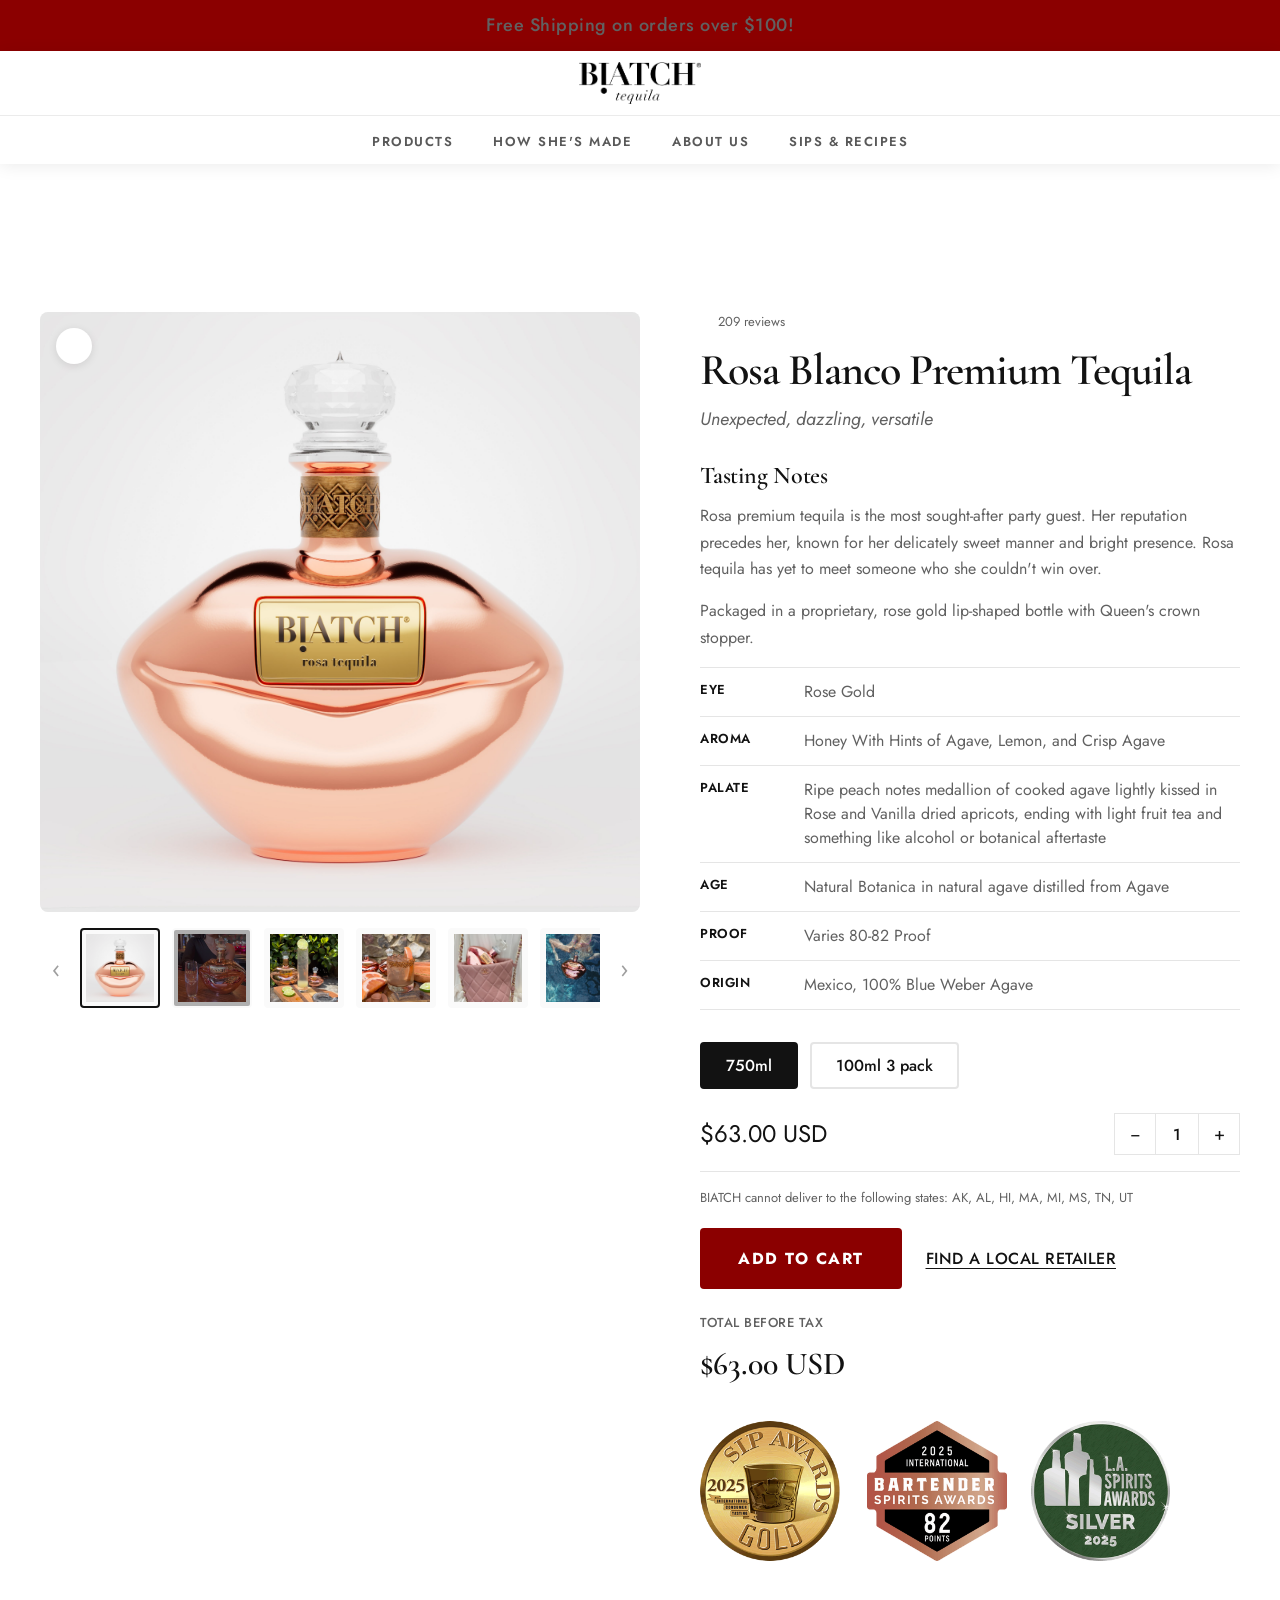
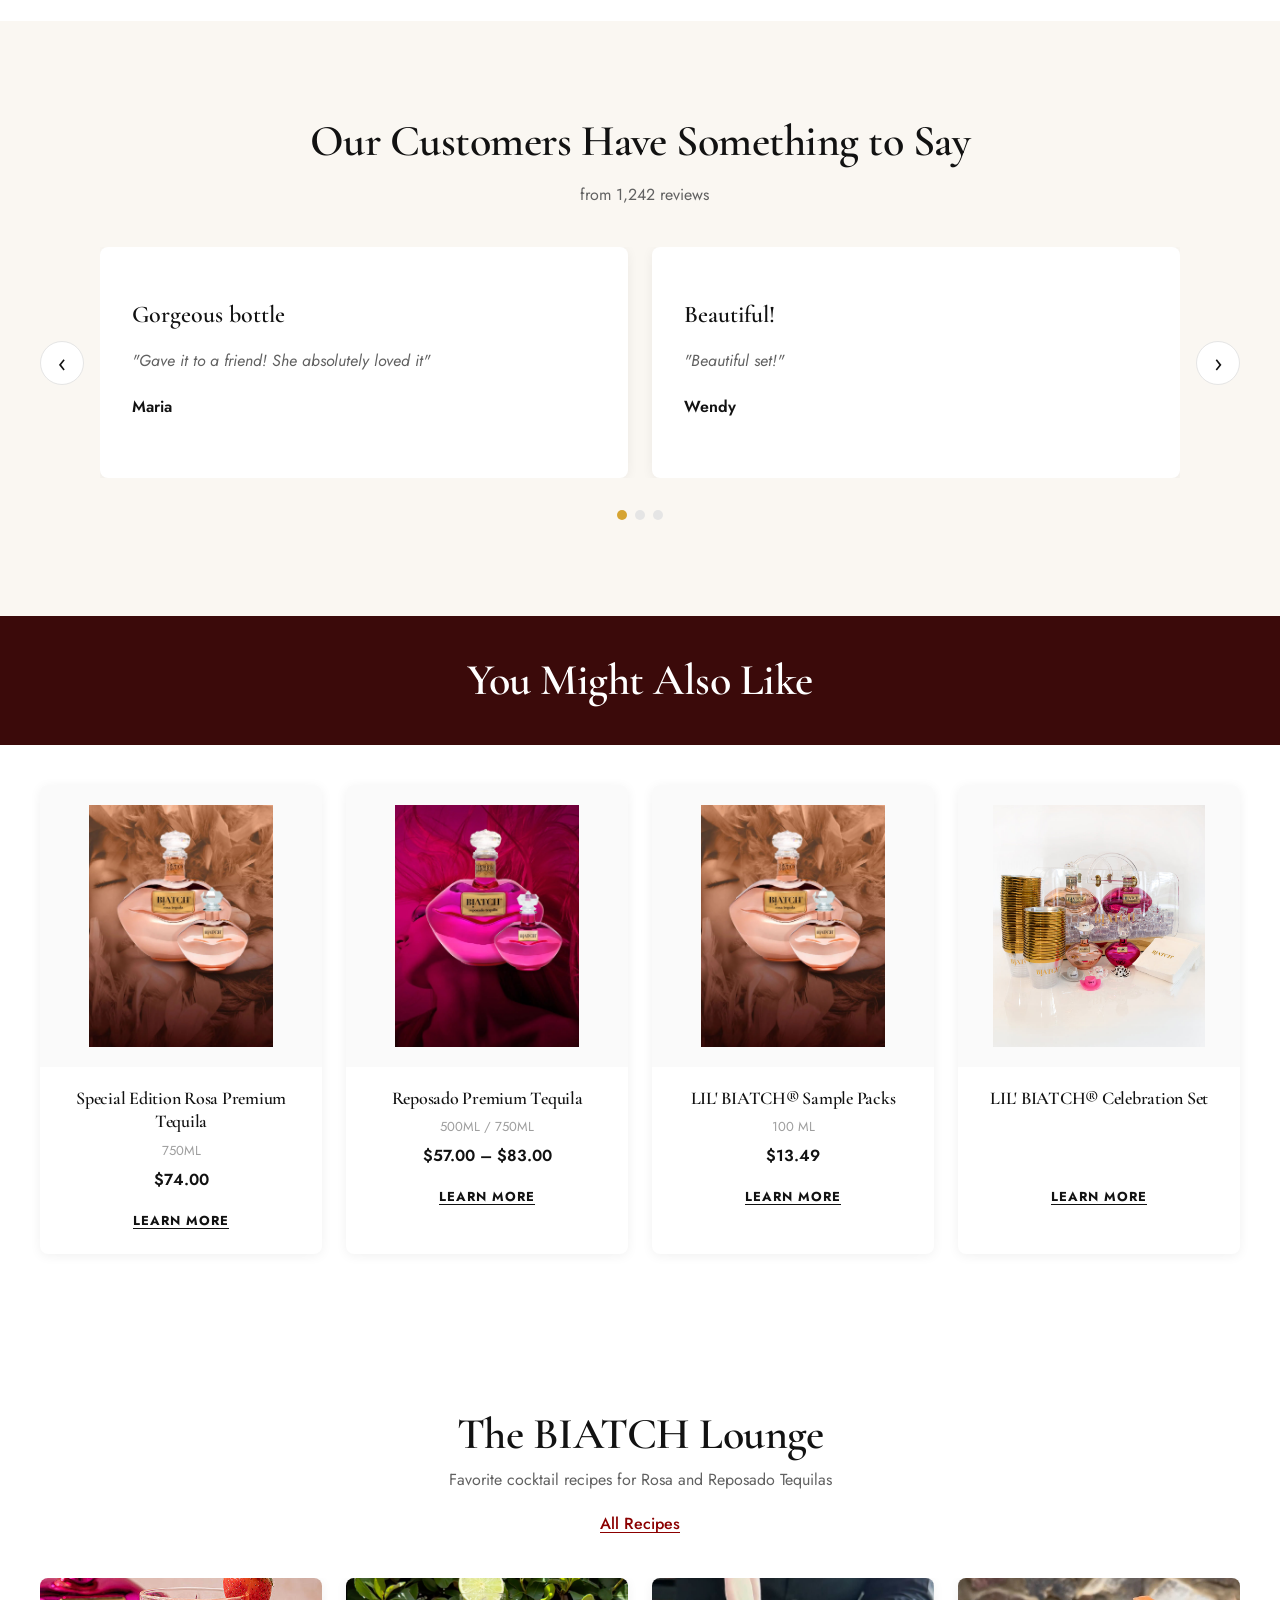
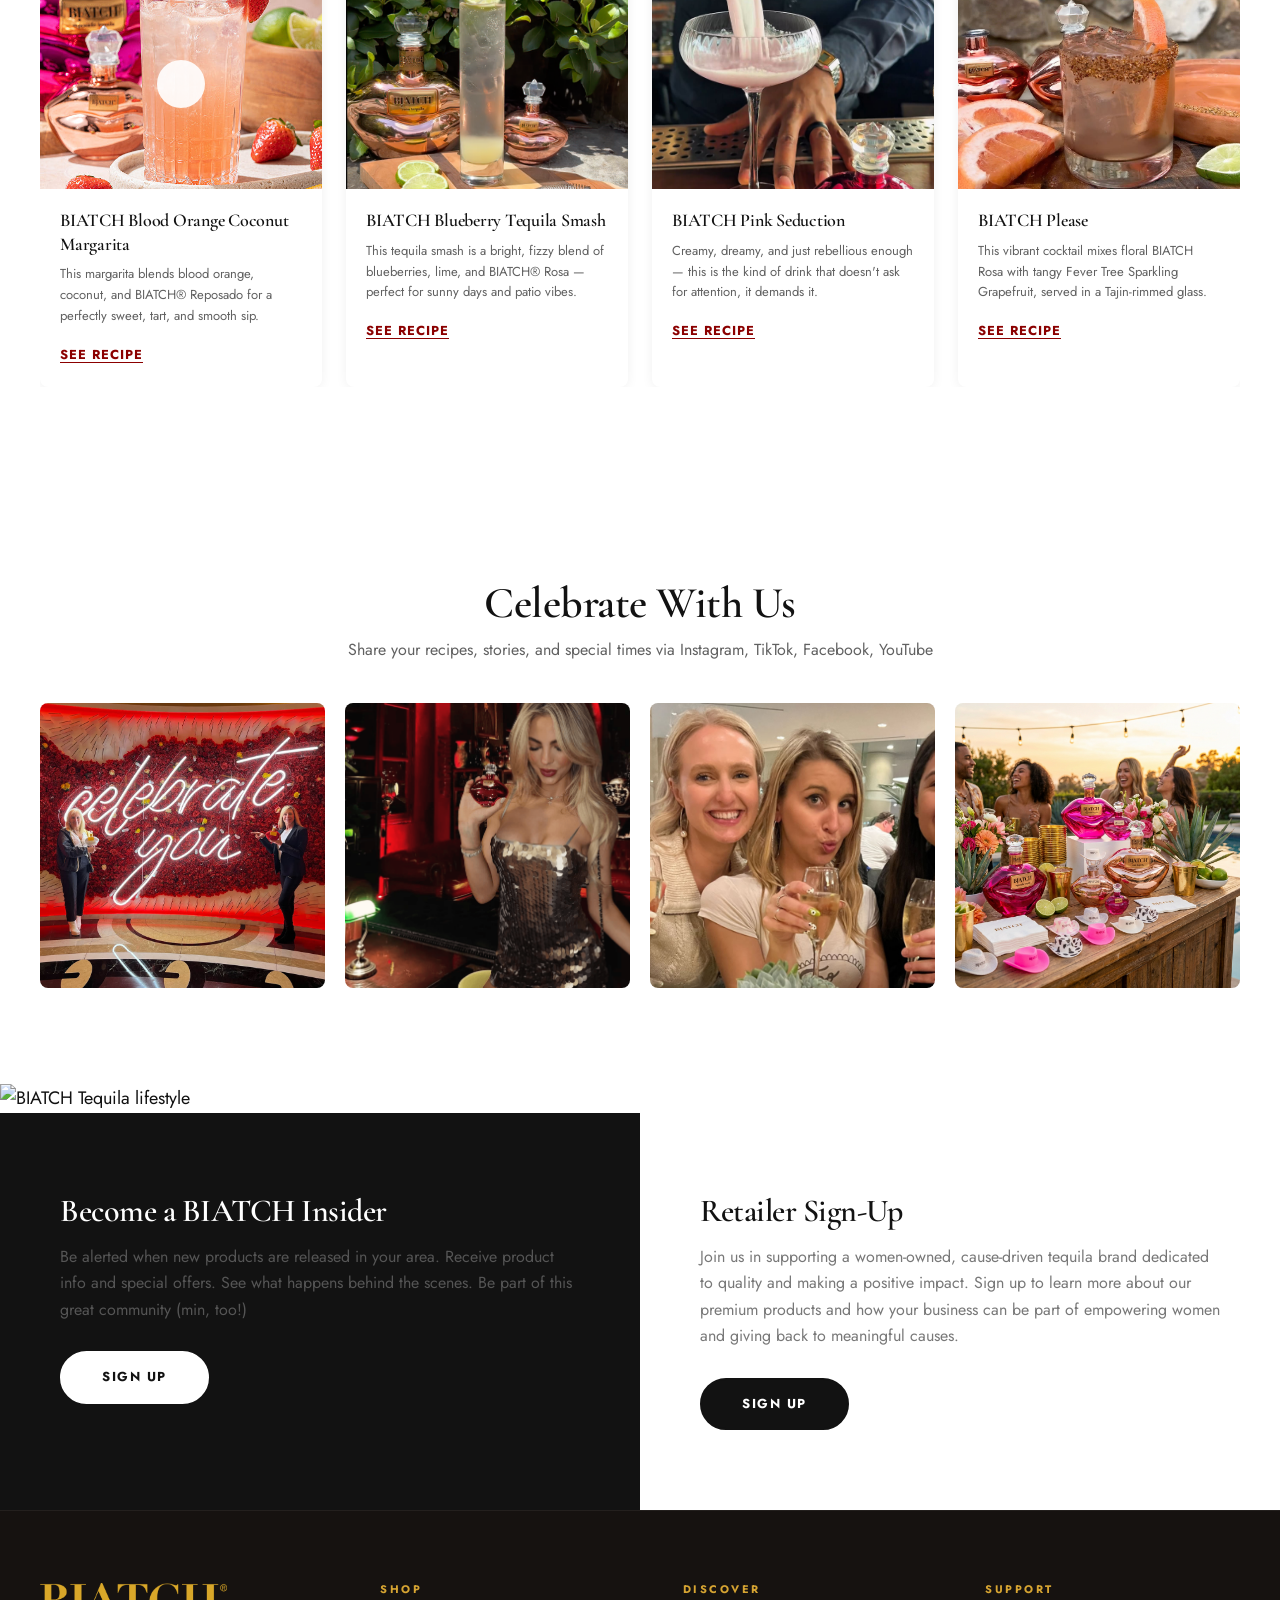
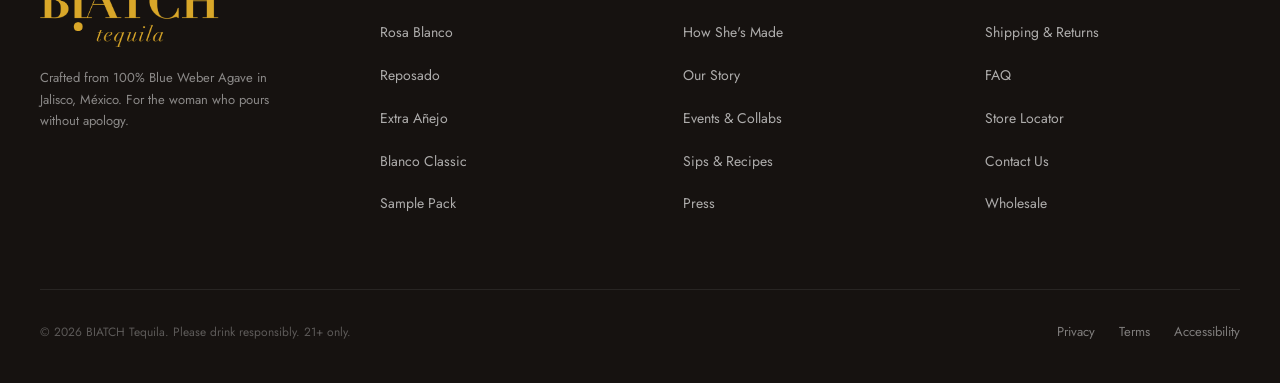
==== product-rosa.html @ 8732d5b3 "New feedbacks" ====
<!DOCTYPE html>
<html lang="en">

<head>
  <meta charset="UTF-8" />
  <meta name="viewport" content="width=device-width, initial-scale=1.0" />
  <meta name="description"
    content="Rosa Blanco Premium Tequila — Unexpected, dazzling, versatile. 100% Blue Weber Agave from Jalisco, México." />
  <title>Rosa Blanco Premium Tequila | BIATCH Tequila</title>
  <link rel="icon" type="image/png" href="images/favicon.png" />

  <!-- Google Fonts -->
  <link rel="preconnect" href="https://fonts.googleapis.com" />
  <link rel="preconnect" href="https://fonts.gstatic.com" crossorigin />
  <link
    href="https://fonts.googleapis.com/css2?family=Cormorant+Garamond:ital,wght@0,300;0,400;0,500;0,600;1,300;1,400;1,500;1,600&family=Jost:wght@300;400;500;600;700&display=swap"
    rel="stylesheet" />

  <!-- Phosphor Icons -->
  <script src="https://unpkg.com/@phosphor-icons/web@2.1.1"></script>

  <!-- Styles -->
  <link rel="stylesheet" href="style.css" />
  <link rel="stylesheet" href="responsive.css" />
</head>

<body>

  <!-- ============================================================
       ANNOUNCEMENT BAR
  ============================================================ -->
  <div class="announcement-bar">
    <div class="container">
      <p class="announcement-bar__text">Free Shipping on orders over $100!</p>
    </div>
  </div>

  <!-- ============================================================
       HEADER
  ============================================================ -->
  <header class="site-header site-header--solid" id="siteHeader">
    <div class="header__top">
      <div class="container header__top-inner">
        <button class="header__menu-toggle" id="menuToggle" aria-label="Open navigation menu" aria-expanded="false"
          aria-controls="mobileNav">
          <i class="ph ph-list"></i>
        </button>
        <div class="header__social">
          <a href="#" class="header__social-link" aria-label="Facebook"><i class="ph ph-facebook-logo"></i></a>
          <a href="#" class="header__social-link" aria-label="Instagram"><i class="ph ph-instagram-logo"></i></a>
          <a href="#" class="header__social-link" aria-label="TikTok"><i class="ph ph-tiktok-logo"></i></a>
        </div>
        <a href="index.html" class="header__logo" aria-label="BIATCH Tequila Home">
          <img src="images/biatch-logo (1).png" alt="BIATCH Tequila" class="header__logo-img" />
        </a>
        <div class="header__actions">
          <button class="header__action-btn" id="searchBtn" aria-label="Open search"><i
              class="ph ph-magnifying-glass"></i></button>
          <button class="header__action-btn" aria-label="My Account"><i class="ph ph-user"></i></button>
          <button class="header__action-btn header__cart-btn" id="cartBtn" aria-label="Open cart">
            <i class="ph ph-shopping-bag"></i>
            <span class="header__cart-count" data-count="0" aria-label="0 items in cart"></span>
          </button>
        </div>
      </div>
    </div>
    <div class="header__nav-row">
      <div class="container">
        <nav class="header__nav" id="desktopNav" aria-label="Main navigation">
          <ul class="header__nav-list">
            <li class="header__nav-item"><a href="#" class="header__nav-link">Products</a></li>
            <li class="header__nav-item"><a href="#" class="header__nav-link">How She's Made</a></li>
            <li class="header__nav-item"><a href="#" class="header__nav-link">About Us</a></li>
            <li class="header__nav-item"><a href="#" class="header__nav-link">Sips &amp; Recipes</a></li>
          </ul>
        </nav>
      </div>
    </div>
  </header>

  <!-- Mobile Navigation -->
  <div class="mobile-nav" id="mobileNav" aria-hidden="true" role="dialog" aria-label="Mobile navigation">
    <div class="mobile-nav__header">
      <img src="images/biatch-logo (1).png" alt="BIATCH Tequila" class="mobile-nav__logo" />
      <button class="mobile-nav__close" id="mobileNavClose" aria-label="Close navigation menu">
        <i class="ph ph-x"></i>
      </button>
    </div>
    <ul class="mobile-nav__list">
      <li><a href="#" class="mobile-nav__link">Shop</a></li>
      <li><a href="#" class="mobile-nav__link">Our Story</a></li>
      <li><a href="#" class="mobile-nav__link">Recipes</a></li>
      <li><a href="#" class="mobile-nav__link">Events</a></li>
      <li><a href="#" class="mobile-nav__link">Press</a></li>
    </ul>
    <div class="mobile-nav__footer">
      <a href="#" class="btn btn--gold">Join the Club</a>
    </div>
  </div>
  <div class="nav-backdrop" id="navBackdrop" aria-hidden="true"></div>

  <main id="main-content">

    <!-- ============================================================
         SECTION 1 — PRODUCT HERO
    ============================================================ -->
    <section class="pdp-hero">
      <div class="container pdp-hero__inner">

        <!-- Left: Product Images -->
        <div class="pdp-hero__gallery">
          <div class="pdp-hero__main-image">
            <button class="pdp-hero__zoom-btn" id="pdpZoomBtn" aria-label="Zoom image">
              <i class="ph ph-magnifying-glass-plus"></i>
            </button>
            <img src="images/BIatch_750_reg_Rosa_Render3000x3000.jpg" alt="Rosa Blanco Premium Tequila bottle"
              class="pdp-hero__img" id="pdpMainImg" />
            <video src="" class="pdp-hero__video" id="pdpMainVideo" muted loop playsinline
              style="display:none;"></video>
          </div>
          <div class="pdp-hero__thumbs-wrap">
            <button class="pdp-hero__thumb-arrow pdp-hero__thumb-arrow--prev" id="thumbPrev"
              aria-label="Previous thumbnails">&#8249;</button>
            <div class="pdp-hero__thumbs" id="pdpThumbs">
              <button class="pdp-hero__thumb pdp-hero__thumb--active" data-type="image"
                data-img="images/BIatch_750_reg_Rosa_Render3000x3000.jpg" aria-label="View main bottle image">
                <img src="images/BIatch_750_reg_Rosa_Render3000x3000.jpg" alt="Rosa Blanco bottle" />
              </button>
              <button class="pdp-hero__thumb" data-type="video"
                data-video="images/3541600bed5b4f48b6d812b581222458.HD-1080p-2.5Mbps-38419037.mp4"
                data-img="images/df522bf48c5c4d339bd6c8f862271073.thumbnail.0000000000.jpg"
                aria-label="Play product video">
                <img src="images/3541600bed5b4f48b6d812b581222458.thumbnail.0000000000.jpg" alt="Rosa Blanco video" />
                <span class="pdp-hero__thumb-play"><i class="ph-fill ph-play"></i></span>
              </button>
              <button class="pdp-hero__thumb" data-type="image" data-img="images/SexyBIATCH.png"
                aria-label="View lifestyle image">
                <img src="images/SexyBIATCH.png" alt="Rosa Blanco lifestyle" />
              </button>
              <button class="pdp-hero__thumb" data-type="image" data-img="images/BIATCHplease.png"
                aria-label="View cocktail image">
                <img src="images/BIATCHplease.png" alt="Rosa Blanco cocktail" />
              </button>
              <button class="pdp-hero__thumb" data-type="image" data-img="images/5_RosaInPurse.jpg"
                aria-label="View Rosa in purse image">
                <img src="images/5_RosaInPurse.jpg" alt="Rosa Blanco in purse" />
              </button>
              <button class="pdp-hero__thumb" data-type="image" data-img="images/4_RosaInPool.jpg"
                aria-label="View Rosa in pool image">
                <img src="images/4_RosaInPool.jpg" alt="Rosa Blanco poolside" />
              </button>
            </div>
            <button class="pdp-hero__thumb-arrow pdp-hero__thumb-arrow--next" id="thumbNext"
              aria-label="Next thumbnails">&#8250;</button>
          </div>
        </div>

        <!-- Right: Product Info -->
        <div class="pdp-hero__info">
          <div class="pdp-hero__rating">
            <div class="pdp-hero__stars" aria-label="4.8 out of 5 stars">
              <i class="ph-fill ph-star"></i><i class="ph-fill ph-star"></i><i class="ph-fill ph-star"></i><i
                class="ph-fill ph-star"></i><i class="ph-fill ph-star-half"></i>
            </div>
            <span class="pdp-hero__review-count">209 reviews</span>
          </div>

          <h1 class="pdp-hero__title">Rosa Blanco Premium Tequila</h1>
          <p class="pdp-hero__tagline">Unexpected, dazzling, versatile</p>

          <div class="pdp-hero__tasting">
            <h3 class="pdp-hero__tasting-title">Tasting Notes</h3>
            <p class="pdp-hero__tasting-desc">Rosa premium tequila is the most sought-after party guest. Her reputation
              precedes her, known for her delicately sweet manner and bright presence. Rosa tequila has yet to meet
              someone who she couldn't win over.</p>
            <p class="pdp-hero__tasting-desc">Packaged in a proprietary, rose gold lip-shaped bottle with Queen's crown
              stopper.</p>

            <dl class="pdp-hero__notes">
              <div class="pdp-hero__note-row">
                <dt>EYE</dt>
                <dd>Rose Gold</dd>
              </div>
              <div class="pdp-hero__note-row">
                <dt>AROMA</dt>
                <dd>Honey With Hints of Agave, Lemon, and Crisp Agave</dd>
              </div>
              <div class="pdp-hero__note-row">
                <dt>PALATE</dt>
                <dd>Ripe peach notes medallion of cooked agave lightly kissed in Rose and Vanilla dried apricots, ending
                  with light fruit tea and something like alcohol or botanical aftertaste</dd>
              </div>
              <div class="pdp-hero__note-row">
                <dt>AGE</dt>
                <dd>Natural Botanica in natural agave distilled from Agave</dd>
              </div>
              <div class="pdp-hero__note-row">
                <dt>PROOF</dt>
                <dd>Varies 80-82 Proof</dd>
              </div>
              <div class="pdp-hero__note-row">
                <dt>ORIGIN</dt>
                <dd>Mexico, 100% Blue Weber Agave</dd>
              </div>
            </dl>
          </div>

          <!-- Size Selector -->
          <div class="pdp-hero__variants">
            <button class="pdp-hero__variant pdp-hero__variant--active" data-price="63.00"
              data-size="750ml">750ml</button>
            <button class="pdp-hero__variant" data-price="46.00" data-size="100ml 3 pack">100ml 3 pack</button>
          </div>

          <!-- Price + Quantity Row -->
          <div class="pdp-hero__price-row">
            <span class="pdp-hero__price-value" id="pdpPrice">$63.00 USD</span>
            <div class="pdp-hero__qty">
              <button class="pdp-hero__qty-btn" id="qtyMinus" aria-label="Decrease quantity">&minus;</button>
              <input type="number" class="pdp-hero__qty-input" id="qtyInput" value="1" min="1" max="99"
                aria-label="Quantity" />
              <button class="pdp-hero__qty-btn" id="qtyPlus" aria-label="Increase quantity">&plus;</button>
            </div>
          </div>

          <!-- Shipping Notice -->
          <p class="pdp-hero__shipping-note">BIATCH cannot deliver to the following states: AK, AL, HI, MA, MI, MS, TN,
            UT</p>

          <!-- Actions -->
          <div class="pdp-hero__actions">
            <a href="#" class="btn pdp-hero__add-to-cart">ADD TO CART</a>
            <a href="#" class="pdp-hero__find-retailer">FIND A LOCAL RETAILER</a>
          </div>

          <!-- Total -->
          <div class="pdp-hero__total">
            <span class="pdp-hero__total-label">TOTAL BEFORE TAX</span>
            <span class="pdp-hero__total-value" id="pdpTotal">$63.00 USD</span>
          </div>

          <!-- Awards -->
          <div class="pdp-hero__awards">
            <div class="pdp-hero__award">
              <img src="images/tmGold_medium.png" alt="SIP Awards Gold 2025" class="pdp-hero__award-img" />
            </div>
            <div class="pdp-hero__award">
              <img src="images/Rosa_BSA_82points_2025_medium.png" alt="Bartender Spirits Awards 82 Points 2025"
                class="pdp-hero__award-img" />
            </div>
            <div class="pdp-hero__award">
              <img src="images/LA-spirit-awards-2025-silver_medium.png" alt="LA Spirits Silver 2025"
                class="pdp-hero__award-img" />
            </div>
          </div>

        </div>

      </div>
    </section>

    <!-- ============================================================
         SECTION 3 — CUSTOMER REVIEWS (PRODUCT PAGE)
    ============================================================ -->
    <section class="section pdp-reviews" aria-label="Customer Reviews">
      <div class="container">
        <div class="pdp-reviews__head reveal">
          <h2 class="pdp-reviews__heading">Our Customers Have Something to Say</h2>
          <div class="pdp-reviews__agg">
            <div class="pdp-reviews__stars" aria-label="4.8 out of 5 stars">
              <i class="ph-fill ph-star"></i><i class="ph-fill ph-star"></i><i class="ph-fill ph-star"></i><i
                class="ph-fill ph-star"></i><i class="ph-fill ph-star-half"></i>
            </div>
            <span class="pdp-reviews__agg-from">from 1,242 reviews</span>
            <i class="ph-fill ph-check-circle pdp-reviews__check"></i>
          </div>
        </div>

        <div class="pdp-reviews__carousel">
          <button class="pdp-reviews__arrow pdp-reviews__arrow--prev" id="pdpReviewPrev"
            aria-label="Previous review">&#8249;</button>
          <div class="pdp-reviews__viewport">
            <div class="pdp-reviews__track" id="pdpReviewTrack">

              <blockquote class="pdp-review-card">
                <div class="pdp-review-card__stars" aria-label="5 stars">
                  <i class="ph-fill ph-star"></i><i class="ph-fill ph-star"></i><i class="ph-fill ph-star"></i><i
                    class="ph-fill ph-star"></i><i class="ph-fill ph-star"></i>
                </div>
                <p class="pdp-review-card__title">Gorgeous bottle</p>
                <p class="pdp-review-card__text">"Gave it to a friend! She absolutely loved it"</p>
                <footer class="pdp-review-card__footer">
                  <span class="pdp-review-card__author">Maria</span>
                </footer>
              </blockquote>

              <blockquote class="pdp-review-card">
                <div class="pdp-review-card__stars" aria-label="5 stars">
                  <i class="ph-fill ph-star"></i><i class="ph-fill ph-star"></i><i class="ph-fill ph-star"></i><i
                    class="ph-fill ph-star"></i><i class="ph-fill ph-star"></i>
                </div>
                <p class="pdp-review-card__title">Beautiful!</p>
                <p class="pdp-review-card__text">"Beautiful set!"</p>
                <footer class="pdp-review-card__footer">
                  <span class="pdp-review-card__author">Wendy</span>
                </footer>
              </blockquote>

              <blockquote class="pdp-review-card">
                <div class="pdp-review-card__stars" aria-label="5 stars">
                  <i class="ph-fill ph-star"></i><i class="ph-fill ph-star"></i><i class="ph-fill ph-star"></i><i
                    class="ph-fill ph-star"></i><i class="ph-fill ph-star"></i>
                </div>
                <p class="pdp-review-card__title">Absolutely smooth and divine</p>
                <p class="pdp-review-card__text">"The Rosa Blanco is genuinely the smoothest blanco I've ever tasted. No
                  burn, no harshness — just pure agave perfection."</p>
                <footer class="pdp-review-card__footer">
                  <span class="pdp-review-card__author">Ashley M.</span>
                </footer>
              </blockquote>

              <blockquote class="pdp-review-card">
                <div class="pdp-review-card__stars" aria-label="5 stars">
                  <i class="ph-fill ph-star"></i><i class="ph-fill ph-star"></i><i class="ph-fill ph-star"></i><i
                    class="ph-fill ph-star"></i><i class="ph-fill ph-star"></i>
                </div>
                <p class="pdp-review-card__title">Best gifting idea ever</p>
                <p class="pdp-review-card__text">"Bought the sample pack as a gift for my girlfriend — she ordered three
                  more the next day."</p>
                <footer class="pdp-review-card__footer">
                  <span class="pdp-review-card__author">Sarah K.</span>
                </footer>
              </blockquote>

            </div>
          </div>
          <button class="pdp-reviews__arrow pdp-reviews__arrow--next" id="pdpReviewNext"
            aria-label="Next review">&#8250;</button>
        </div>

        <div class="pdp-reviews__dots" id="pdpReviewDots"></div>
      </div>
    </section>

    <!-- ============================================================
         SECTION 4 — YOU MIGHT ALSO LIKE
    ============================================================ -->
    <section class="pdp-related">
      <div class="pdp-related__banner">
        <h2 class="pdp-related__heading">You Might Also Like</h2>
      </div>
      <div class="container pdp-related__grid">

        <article class="pdp-related__card reveal">
          <div class="pdp-related__card-img-wrap">
            <img src="images/RosaNoWords_800h.jpg" alt="Special Edition Rosa Premium Tequila"
              class="pdp-related__card-img" />
          </div>
          <div class="pdp-related__card-body">
            <h3 class="pdp-related__card-name">Special Edition Rosa Premium Tequila</h3>
            <p class="pdp-related__card-size">750ML</p>
            <p class="pdp-related__card-price">$74.00</p>
            <a href="#" class="pdp-related__card-link">LEARN MORE</a>
          </div>
        </article>

        <article class="pdp-related__card reveal">
          <div class="pdp-related__card-img-wrap">
            <img src="images/ReposadoNoWords_800h.jpg" alt="Reposado Premium Tequila" class="pdp-related__card-img" />
          </div>
          <div class="pdp-related__card-body">
            <h3 class="pdp-related__card-name">Reposado Premium Tequila</h3>
            <p class="pdp-related__card-size">500ML / 750ML</p>
            <p class="pdp-related__card-price">$57.00 &ndash; $83.00</p>
            <a href="#" class="pdp-related__card-link">LEARN MORE</a>
          </div>
        </article>

        <article class="pdp-related__card reveal">
          <div class="pdp-related__card-img-wrap">
            <img src="images/RosaNoWords_800h.jpg" alt="LIL' BIATCH Sample Packs" class="pdp-related__card-img" />
          </div>
          <div class="pdp-related__card-body">
            <h3 class="pdp-related__card-name">LIL' BIATCH&reg; Sample Packs</h3>
            <p class="pdp-related__card-size">100 ML</p>
            <p class="pdp-related__card-price">$13.49</p>
            <a href="#" class="pdp-related__card-link">LEARN MORE</a>
          </div>
        </article>

        <article class="pdp-related__card reveal">
          <div class="pdp-related__card-img-wrap">
            <img src="images/PartyStarterBundleWithIceBucket.jpg" alt="LIL' BIATCH Celebration Set"
              class="pdp-related__card-img" />
          </div>
          <div class="pdp-related__card-body">
            <h3 class="pdp-related__card-name">LIL' BIATCH&reg; Celebration Set</h3>
            <p class="pdp-related__card-size">&nbsp;</p>
            <p class="pdp-related__card-price">&nbsp;</p>
            <a href="#" class="pdp-related__card-link">LEARN MORE</a>
          </div>
        </article>

      </div>
    </section>

    <!-- ============================================================
         SECTION 5 — THE BIATCH LOUNGE (RECIPES)
    ============================================================ -->
    <section class="section pdp-lounge" aria-label="The BIATCH Lounge">
      <div class="container">
        <div class="pdp-lounge__header">
          <h2 class="pdp-lounge__heading">The BIATCH Lounge</h2>
          <p class="pdp-lounge__sub">Favorite cocktail recipes for Rosa and Reposado Tequilas</p>
          <a href="#" class="pdp-lounge__all-link">All Recipes</a>
        </div>

        <div class="pdp-lounge__scroll-area">
          <div class="pdp-lounge__track" id="pdpRecipeTrack">

            <article class="pdp-lounge__card reveal">
              <div class="pdp-lounge__card-media">
                <img src="images/IMG_7468_1.jpg" alt="BIATCH Blood Orange Coconut Margarita"
                  class="pdp-lounge__card-img" />
                <button class="pdp-lounge__play-btn" aria-label="Play video"><i class="ph-fill ph-play"></i></button>
              </div>
              <div class="pdp-lounge__card-info">
                <h3 class="pdp-lounge__card-name">BIATCH Blood Orange Coconut Margarita</h3>
                <p class="pdp-lounge__card-desc">This margarita blends blood orange, coconut, and BIATCH&reg; Reposado
                  for a perfectly sweet, tart, and smooth sip.</p>
                <a href="#" class="pdp-lounge__card-link">SEE RECIPE</a>
              </div>
            </article>

            <article class="pdp-lounge__card reveal">
              <div class="pdp-lounge__card-media">
                <img src="images/SexyBIATCH.png" alt="BIATCH Blueberry Tequila Smash" class="pdp-lounge__card-img" />
              </div>
              <div class="pdp-lounge__card-info">
                <h3 class="pdp-lounge__card-name">BIATCH Blueberry Tequila Smash</h3>
                <p class="pdp-lounge__card-desc">This tequila smash is a bright, fizzy blend of blueberries, lime, and
                  BIATCH&reg; Rosa &mdash; perfect for sunny days and patio vibes.</p>
                <a href="#" class="pdp-lounge__card-link">SEE RECIPE</a>
              </div>
            </article>

            <article class="pdp-lounge__card reveal">
              <div class="pdp-lounge__card-media">
                <img src="images/BIATCH_Pink_Seduction.jpg" alt="BIATCH Pink Seduction" class="pdp-lounge__card-img" />
              </div>
              <div class="pdp-lounge__card-info">
                <h3 class="pdp-lounge__card-name">BIATCH Pink Seduction</h3>
                <p class="pdp-lounge__card-desc">Creamy, dreamy, and just rebellious enough &mdash; this is the kind of
                  drink that doesn't ask for attention, it demands it.</p>
                <a href="#" class="pdp-lounge__card-link">SEE RECIPE</a>
              </div>
            </article>

            <article class="pdp-lounge__card reveal">
              <div class="pdp-lounge__card-media">
                <img src="images/BIATCHplease.jpg" alt="BIATCH Please" class="pdp-lounge__card-img" />
              </div>
              <div class="pdp-lounge__card-info">
                <h3 class="pdp-lounge__card-name">BIATCH Please</h3>
                <p class="pdp-lounge__card-desc">This vibrant cocktail mixes floral BIATCH Rosa with tangy Fever Tree
                  Sparkling Grapefruit, served in a Tajin-rimmed glass.</p>
                <a href="#" class="pdp-lounge__card-link">SEE RECIPE</a>
              </div>
            </article>

          </div>
        </div>
      </div>
    </section>

    <!-- ============================================================
         SECTION 6 — CELEBRATE WITH US (UGC)
    ============================================================ -->
    <section class="section pdp-ugc" aria-label="Celebrate With Us">
      <div class="container">
        <div class="pdp-ugc__header reveal">
          <h2 class="pdp-ugc__heading">Celebrate With Us</h2>
          <p class="pdp-ugc__sub">Share your recipes, stories, and special times via Instagram, TikTok, Facebook,
            YouTube</p>
        </div>
        <div class="pdp-ugc__grid">
          <div class="pdp-ugc__item reveal">
            <img src="images/C9zuwM6PZG0GFLs8ikkamUuMdbA.jpg" alt="Community photo" class="pdp-ugc__img" />
            <div class="pdp-ugc__overlay"><i class="ph ph-instagram-logo"></i></div>
          </div>
          <div class="pdp-ugc__item reveal">
            <img src="images/6ARWlMQQJznwbT6R52zhlr4B2E.png" alt="Community photo" class="pdp-ugc__img" />
            <div class="pdp-ugc__overlay"><i class="ph ph-instagram-logo"></i></div>
          </div>
          <div class="pdp-ugc__item reveal">
            <img src="images/RWf8pfGa0bV0mJmiq4ZkP1kc794.jpg" alt="Community photo" class="pdp-ugc__img" />
            <div class="pdp-ugc__overlay"><i class="ph ph-tiktok-logo"></i></div>
          </div>
          <div class="pdp-ugc__item reveal">
            <img src="images/freepik__create-a-banner-lifestyle-image-using-this-same-pr__70862.png"
              alt="Community photo" class="pdp-ugc__img" />
            <div class="pdp-ugc__overlay"><i class="ph ph-facebook-logo"></i></div>
          </div>
        </div>
      </div>
    </section>

    <!-- ============================================================
         SECTION 7 — LIFESTYLE BANNER
    ============================================================ -->
    <section class="pdp-lifestyle" aria-label="Lifestyle">
      <div class="pdp-lifestyle__banner">
        <img src="images/freepik__create-a-banner-lifestyle-image-using-this-same-pr__70863.png"
          alt="BIATCH Tequila lifestyle" class="pdp-lifestyle__img" />
      </div>
    </section>

    <!-- ============================================================
         SECTION 8 — EMAIL CAPTURE (INSIDER + RETAILER)
    ============================================================ -->
    <section class="section pdp-signup" aria-label="Sign Up">
      <div class="pdp-signup__split">

        <div class="pdp-signup__panel pdp-signup__panel--insider">
          <h2 class="pdp-signup__heading">Become a BIATCH Insider</h2>
          <p class="pdp-signup__body">Be alerted when new products are released in your area. Receive product info and
            special offers. See what happens behind the scenes. Be part of this great community (min, too!)</p>
          <a href="#" class="btn pdp-signup__btn pdp-signup__btn--dark">SIGN UP</a>
        </div>

        <div class="pdp-signup__panel pdp-signup__panel--retailer">
          <h2 class="pdp-signup__heading">Retailer Sign-Up</h2>
          <p class="pdp-signup__body">Join us in supporting a women-owned, cause-driven tequila brand dedicated to
            quality and making a positive impact. Sign up to learn more about our premium products and how your business
            can be part of empowering women and giving back to meaningful causes.</p>
          <a href="#" class="btn pdp-signup__btn pdp-signup__btn--dark">SIGN UP</a>
        </div>

      </div>
    </section>

  </main>

  <!-- ============================================================
       FOOTER
  ============================================================ -->
  <footer class="site-footer" id="siteFooter" aria-label="Site footer">
    <div class="container footer__inner">
      <div class="footer__top">
        <div class="footer__brand">
          <a href="index.html" class="footer__logo-link" aria-label="BIATCH Tequila Home">
            <img src="images/biatch-logo (1).png" alt="BIATCH Tequila" class="footer__logo-img" />
          </a>
          <p class="footer__tagline">Crafted from 100% Blue Weber Agave in Jalisco, M&eacute;xico. For the woman who
            pours without apology.</p>
          <div class="footer__social">
            <a href="#" class="footer__social-link" aria-label="Facebook"><i class="ph ph-facebook-logo"></i></a>
            <a href="#" class="footer__social-link" aria-label="Instagram"><i class="ph ph-instagram-logo"></i></a>
            <a href="#" class="footer__social-link" aria-label="TikTok"><i class="ph ph-tiktok-logo"></i></a>
            <a href="#" class="footer__social-link" aria-label="YouTube"><i class="ph ph-youtube-logo"></i></a>
          </div>
        </div>
        <nav class="footer__nav" aria-label="Footer navigation">
          <div class="footer__nav-col">
            <h4 class="footer__nav-heading">Shop</h4>
            <ul class="footer__nav-list">
              <li><a href="#" class="footer__nav-link">Rosa Blanco</a></li>
              <li><a href="#" class="footer__nav-link">Reposado</a></li>
              <li><a href="#" class="footer__nav-link">Extra A&ntilde;ejo</a></li>
              <li><a href="#" class="footer__nav-link">Blanco Classic</a></li>
              <li><a href="#" class="footer__nav-link">Sample Pack</a></li>
            </ul>
          </div>
          <div class="footer__nav-col">
            <h4 class="footer__nav-heading">Discover</h4>
            <ul class="footer__nav-list">
              <li><a href="#" class="footer__nav-link">How She's Made</a></li>
              <li><a href="#" class="footer__nav-link">Our Story</a></li>
              <li><a href="#" class="footer__nav-link">Events &amp; Collabs</a></li>
              <li><a href="#" class="footer__nav-link">Sips &amp; Recipes</a></li>
              <li><a href="#" class="footer__nav-link">Press</a></li>
            </ul>
          </div>
          <div class="footer__nav-col">
            <h4 class="footer__nav-heading">Support</h4>
            <ul class="footer__nav-list">
              <li><a href="#" class="footer__nav-link">Shipping &amp; Returns</a></li>
              <li><a href="#" class="footer__nav-link">FAQ</a></li>
              <li><a href="#" class="footer__nav-link">Store Locator</a></li>
              <li><a href="#" class="footer__nav-link">Contact Us</a></li>
              <li><a href="#" class="footer__nav-link">Wholesale</a></li>
            </ul>
          </div>
        </nav>
      </div>
      <div class="footer__bottom">
        <p class="footer__legal">&copy; 2026 BIATCH Tequila. Please drink responsibly. 21+ only.</p>
        <div class="footer__policies">
          <a href="#" class="footer__policy-link">Privacy</a>
          <a href="#" class="footer__policy-link">Terms</a>
          <a href="#" class="footer__policy-link">Accessibility</a>
        </div>
      </div>
    </div>
  </footer>

  <!-- Search Drawer -->
  <div class="search-drawer" id="searchDrawer" aria-hidden="true" role="dialog" aria-modal="true" aria-label="Search">
    <div class="search-drawer__backdrop" id="searchBackdrop"></div>
    <div class="search-drawer__panel">
      <button class="search-drawer__close" id="searchClose" aria-label="Close search"><i class="ph ph-x"></i></button>
      <div class="search-drawer__inner">
        <form class="search-drawer__form" id="searchForm" role="search" novalidate>
          <p class="search-drawer__label">What are you looking for?</p>
          <div class="search-drawer__field">
            <i class="ph ph-magnifying-glass search-drawer__icon" aria-hidden="true"></i>
            <input type="search" id="searchInput" class="search-drawer__input"
              placeholder="Search tequila, gifts, cocktails..." autocomplete="off" />
            <button type="submit" class="btn btn--gold">Search</button>
          </div>
        </form>
      </div>
    </div>
  </div>

  <!-- Cart Drawer -->
  <div class="cart-drawer" id="cartDrawer" aria-hidden="true" role="dialog" aria-modal="true"
    aria-label="Shopping cart">
    <div class="cart-drawer__backdrop" id="cartBackdrop"></div>
    <div class="cart-drawer__panel">
      <div class="cart-drawer__head">
        <div class="cart-drawer__head-left">
          <h2 class="cart-drawer__title">Your Cart</h2>
          <span class="cart-drawer__count" id="cartCount">0 items</span>
        </div>
        <button class="cart-drawer__close" id="cartClose" aria-label="Close cart"><i class="ph ph-x"></i></button>
      </div>
      <div class="cart-drawer__body" id="cartBody">
        <div class="cart-drawer__empty">
          <div class="cart-drawer__empty-icon-wrap"><i class="ph ph-wine cart-drawer__empty-icon"
              aria-hidden="true"></i></div>
          <p class="cart-drawer__empty-title">Your cart is empty</p>
          <p class="cart-drawer__empty-sub">Discover your next bold pour.</p>
          <a href="#" class="btn btn--gold cart-drawer__empty-btn">Shop the Collection</a>
        </div>
      </div>
      <div class="cart-drawer__foot">
        <div class="cart-drawer__subtotal">
          <span class="cart-drawer__subtotal-label">Subtotal</span>
          <span class="cart-drawer__subtotal-value" id="cartSubtotal">$0.00</span>
        </div>
        <a href="#" class="btn cart-drawer__checkout">Proceed to Checkout</a>
        <p class="cart-drawer__free-ship"><i class="ph-fill ph-seal-check" aria-hidden="true"></i> Free shipping on
          orders over $75</p>
      </div>
    </div>
  </div>

  <script src="script.js"></script>
  <script src="product.js"></script>
</body>

</html>
---- style.css ----
/* ============================================================
   BIATCH TEQUILA — STYLE.CSS
   Master stylesheet. No inline CSS. No margin for spacing.
   Only px units for font sizes & spacing.
   All layout via display: flex + gap + padding.
   ============================================================ */

/* ============================================================
   :ROOT — DESIGN TOKENS
   ============================================================ */
:root {

  /* — COLORS — */
  --color-white: #FFFFFF;
  --color-black: #121212;
  --color-black-soft: #222222;
  --color-gold: #D6A432;
  --color-gold-light: #F0C96A;
  --color-pink-light: #FFC3B7;
  --color-pink-mid: #FF7579;
  --color-pink-bright: #FFB6ED;
  --color-blush: #FAF7F2;
  --color-gray-50: #FAFAFA;
  --color-gray-100: #F5F5F5;
  --color-gray-200: #E5E5E5;
  --color-gray-400: #9E9E9E;
  --color-gray-600: #616161;
  --color-overlay: rgba(18, 18, 18, 0.50);
  --color-overlay-deep: rgba(18, 18, 18, 0.72);

  /* — FONT FAMILIES — */
  --font-heading: 'Cormorant Garamond', Georgia, 'Times New Roman', serif;
  --font-body: 'Jost', 'Helvetica Neue', Helvetica, Arial, sans-serif;

  /* — HEADING FONT SIZES (H1 → H6) — */
  --font-size-h1: 88px;
  --font-size-h2: 48px;
  --font-size-h3: 44px;
  --font-size-h4: 32px;
  --font-size-h5: 24px;
  --font-size-h6: 18px;

  /* — BODY & UI FONT SIZES — */
  --font-size-body: 18px;
  --font-size-body-sm: 16px;
  --font-size-caption: 13px;
  --font-size-eyebrow: 11px;
  --font-size-label: 12px;
  --font-size-btn: 13px;

  /* — FONT WEIGHTS — */
  --weight-thin: 100;
  --weight-extralight: 200;
  --weight-light: 300;
  --weight-regular: 400;
  --weight-medium: 500;
  --weight-semibold: 600;
  --weight-bold: 700;
  --weight-extrabold: 800;
  --weight-black: 900;

  /* — BORDER RADIUS — */
  --radius-none: 0px;
  --radius-xs: 2px;
  --radius-sm: 4px;
  --radius-md: 8px;
  --radius-lg: 16px;
  --radius-xl: 24px;
  --radius-full: 9999px;

  /* — GAP SCALE — */
  --gap-4: 4px;
  --gap-8: 8px;
  --gap-12: 12px;
  --gap-16: 16px;
  --gap-20: 20px;
  --gap-24: 24px;
  --gap-32: 32px;
  --gap-40: 40px;
  --gap-48: 48px;
  --gap-56: 56px;
  --gap-64: 64px;
  --gap-80: 80px;
  --gap-96: 96px;
  --gap-120: 120px;

  /* — SECTION PADDING — */
  --section-pad-y: 96px;
  --section-pad-y-sm: 64px;

  /* — CONTAINER — */
  --container-max: 1280px;
  --container-gutter: 40px;

  /* — HEADER HEIGHT — */
  --header-h: 108px;

  /* — TEXT TRANSFORMS — */
  --text-upper: uppercase;
  --text-capitalize: capitalize;
  --text-none: none;

  /* — TRANSITIONS — */
  --trans-fast: 150ms ease;
  --trans-base: 250ms ease;
  --trans-slow: 300ms ease;

  /* — Z-INDEX — */
  --z-base: 1;
  --z-above: 10;
  --z-header: 100;
  --z-overlay: 150;
  --z-modal: 200;
}

/* ============================================================
   RESET & BASE
   ============================================================ */
*,
*::before,
*::after {
  box-sizing: border-box;
  margin: 0;
  padding: 0;
}

html {
  font-size: var(--font-size-body);
  scroll-behavior: smooth;
  scroll-padding-top: var(--header-h);
  -webkit-text-size-adjust: 100%;
}

body {
  font-family: var(--font-body);
  font-size: var(--font-size-body);
  font-weight: var(--weight-regular);
  line-height: 1.6;
  color: var(--color-black);
  background-color: var(--color-white);
  -webkit-font-smoothing: antialiased;
  -moz-osx-font-smoothing: grayscale;
  overflow-x: hidden;
}

img,
video {
  display: block;
  max-width: 100%;
  height: auto;
}

a {
  color: inherit;
  text-decoration: var(--text-none);
}

ul,
ol {
  list-style: none;
}

button {
  cursor: pointer;
  border: none;
  background: transparent;
  font-family: var(--font-body);
}

input,
textarea,
select {
  font-family: var(--font-body);
  font-size: var(--font-size-body-sm);
}

blockquote {
  quotes: none;
}

/* ============================================================
   TYPOGRAPHY — BASE
   ============================================================ */
h1,
.h1 {
  font-family: var(--font-heading);
  font-size: var(--font-size-h1);
  font-weight: var(--weight-bold);
  line-height: 1.05;
  letter-spacing: -1px;
}

h2,
.h2 {
  font-family: var(--font-heading);
  font-size: var(--font-size-h2);
  font-weight: var(--weight-bold);
  line-height: 1.1;
  letter-spacing: -0.5px;
}

h3,
.h3 {
  font-family: var(--font-heading);
  font-size: var(--font-size-h3);
  font-weight: var(--weight-bold);
  line-height: 1.2;
  letter-spacing: -0.25px;
}

h4,
.h4 {
  font-family: var(--font-heading);
  font-size: var(--font-size-h4);
  font-weight: var(--weight-semibold);
  line-height: 1.25;
}

h5,
.h5 {
  font-family: var(--font-body);
  font-size: var(--font-size-h5);
  font-weight: var(--weight-semibold);
  line-height: 1.3;
}

h6,
.h6 {
  font-family: var(--font-body);
  font-size: var(--font-size-h6);
  font-weight: var(--weight-semibold);
  line-height: 1.4;
}

p {
  font-size: var(--font-size-body);
  line-height: 1.7;
  color: var(--color-gray-600);
}

/* ============================================================
   UTILITIES
   ============================================================ */

/* Container */
.container {
  width: 100%;
  max-width: var(--container-max);
  padding-left: var(--container-gutter);
  padding-right: var(--container-gutter);
  margin-left: auto;
  margin-right: auto;
}

/* Eyebrow */
.eyebrow {
  display: block;
  font-family: var(--font-body);
  font-size: var(--font-size-eyebrow);
  font-weight: var(--weight-semibold);
  letter-spacing: 3px;
  text-transform: var(--text-upper);
  color: var(--color-gold);
}

.eyebrow--light {
  color: rgba(255, 255, 255, 0.65);
}

.eyebrow--gold {
  color: var(--color-gold);
}

/* Section wrapper */
.section {
  width: 100%;
}

/* Section Header */
.section__header {
  display: flex;
  flex-direction: column;
  gap: var(--gap-12);
  padding-bottom: var(--gap-48);
}

.section__header--centered {
  align-items: center;
  text-align: center;
}

.section__heading {
  font-family: var(--font-heading);
  font-size: var(--font-size-h2);
  font-weight: var(--weight-bold);
  line-height: 1.1;
  letter-spacing: -0.5px;
  color: var(--color-black);
}

.section__heading--light {
  color: var(--color-black);
}

.section__subtext {
  font-size: var(--font-size-body);
  color: var(--color-gray-600);
  max-width: 560px;
  line-height: 1.7;
}

.section__subtext--light {
  color: rgba(255, 255, 255, 0.65);
}

.section__subtext--wide {
  max-width: 780px;
}

.story__collection-link {
  font-family: var(--font-body);
  font-size: var(--font-size-body);
  color: var(--color-black);
  text-decoration: underline;
  text-underline-offset: 4px;
  font-weight: var(--weight-regular);
  margin-top: 8px;
  display: inline-block;
  transition: color 0.2s ease;
}

.story__collection-link:hover {
  color: var(--color-gold);
}

/* Scroll reveal animation */
.reveal {
  opacity: 0;
  transform: translateY(28px);
  transition: opacity 400ms ease, transform 400ms ease;
}

.reveal.is-visible {
  opacity: 1;
  transform: translateY(0);
}

/* ============================================================
   BUTTONS
   ============================================================ */
.btn {
  display: inline-flex;
  align-items: center;
  justify-content: center;
  gap: var(--gap-8);
  width: fit-content;
  font-family: var(--font-body);
  font-size: var(--font-size-btn);
  font-weight: var(--weight-bold);
  letter-spacing: 2px;
  text-transform: var(--text-upper);
  padding: 16px 32px;
  min-height: 48px;
  border-radius: var(--radius-none);
  border: 2px solid transparent;
  cursor: pointer;
  transition: background-color var(--trans-base), color var(--trans-base), border-color var(--trans-base);
  white-space: nowrap;
}

/* Primary: white bg, black text */
.btn--primary {
  background-color: var(--color-white);
  color: var(--color-black);
  border-color: var(--color-white);
}

.btn--primary:hover,
.btn--primary:focus-visible {
  background-color: transparent;
  color: var(--color-white);
}

/* Dark: black bg, white text */
.btn--dark {
  background-color: var(--color-black);
  color: var(--color-white);
  border-color: var(--color-black);
}

.btn--dark:hover,
.btn--dark:focus-visible {
  background-color: var(--color-black-soft);
}

/* Gold: gold bg, black text */
.btn--gold {
  background-color: var(--color-gold);
  color: var(--color-black);
  border-color: var(--color-gold);
}

.btn--gold:hover,
.btn--gold:focus-visible {
  background-color: var(--color-gold-light);
  border-color: var(--color-gold-light);
}

/* Gold Primary: gold bg, white text — brand guideline CTA */
.btn--gold-primary {
  background-color: var(--color-gold);
  color: var(--color-white);
  border-color: var(--color-gold);
}

.btn--gold-primary:hover,
.btn--gold-primary:focus-visible {
  background-color: var(--color-gold-light);
  border-color: var(--color-gold-light);
  color: var(--color-white);
}

/* Outline white: transparent bg, white border */
.btn--outline-white {
  background-color: transparent;
  color: var(--color-white);
  border-color: var(--color-white);
}

.btn--outline-white:hover,
.btn--outline-white:focus-visible {
  background-color: var(--color-white);
  color: var(--color-black);
}

/* Focus visible - accessibility */
.btn:focus-visible {
  outline: 2px solid var(--color-gold);
  outline-offset: 3px;
}

/* ============================================================
   HEADER
   ============================================================ */
.site-header {
  position: sticky;
  top: 0;
  left: 0;
  width: 100%;
  z-index: var(--z-header);
  background-color: var(--color-white);
  box-shadow: 0 2px 16px rgba(0, 0, 0, 0.08);
  transition: box-shadow var(--trans-base);
}

.site-header--scrolled,
.site-header--solid {
  background-color: var(--color-white);
  box-shadow: 0 2px 16px rgba(0, 0, 0, 0.08);
}

/* ---- Top Row ---- */
.header__top {
  border-bottom: 1px solid rgba(0, 0, 0, 0.08);
  transition: border-color var(--trans-base);
}


.header__top-inner {
  height: 64px;
  display: flex;
  align-items: center;
  justify-content: space-between;
}

/* Social Icons (left) */
.header__social {
  display: flex;
  align-items: center;
  gap: var(--gap-16);
  flex: 1;
}

.header__social-link {
  display: flex;
  align-items: center;
  justify-content: center;
  color: rgba(18, 18, 18, 0.65);
  font-size: 18px;
  transition: color var(--trans-fast);
}

.header__social-link:hover {
  color: var(--color-black);
}

/* Logo (center) */
.header__logo {
  display: flex;
  align-items: center;
  flex-shrink: 0;
  z-index: var(--z-above);
}

.header__logo-img {
  height: 42px;
  width: auto;
  object-fit: contain;
  filter: brightness(0);
}

/* Header Actions (right) */
.header__actions {
  display: flex;
  align-items: center;
  gap: var(--gap-4);
  flex: 1;
  justify-content: flex-end;
}

.header__action-btn {
  display: flex;
  align-items: center;
  justify-content: center;
  width: 44px;
  height: 44px;
  color: rgba(18, 18, 18, 0.65);
  font-size: 20px;
  border-radius: var(--radius-none);
  transition: color var(--trans-fast);
  position: relative;
}

.header__action-btn:hover {
  color: var(--color-black);
}

.header__action-btn:focus-visible {
  outline: 2px solid var(--color-gold);
  outline-offset: 2px;
}


.header__cart-count {
  position: absolute;
  top: 8px;
  right: 8px;
  width: 16px;
  height: 16px;
  background-color: var(--color-gold);
  color: var(--color-black);
  font-size: 9px;
  font-weight: var(--weight-bold);
  border-radius: var(--radius-full);
  display: flex;
  align-items: center;
  justify-content: center;
  line-height: 1;
}

.header__cart-count:empty,
.header__cart-count[data-count="0"] {
  display: none;
}

/* Mobile menu toggle — hidden on desktop */
.header__menu-toggle {
  display: none;
  align-items: center;
  justify-content: center;
  width: 44px;
  height: 44px;
  color: var(--color-black);
  font-size: 24px;
  flex-shrink: 0;
  transition: color var(--trans-fast);
}

/* ---- Nav Row ---- */
.header__nav-row {
  padding: 0;
}

.header__nav {
  display: flex;
  justify-content: center;
  padding: 10px 0;
}

.header__nav-list {
  display: flex;
  gap: var(--gap-40);
}

.header__nav-link {
  font-family: var(--font-body);
  font-size: var(--font-size-caption);
  font-weight: var(--weight-semibold);
  letter-spacing: 1.5px;
  text-transform: var(--text-upper);
  color: rgba(18, 18, 18, 0.70);
  transition: color var(--trans-fast);
}

.header__nav-link:hover {
  color: var(--color-black);
}

/* ============================================================
   MOBILE NAV
   ============================================================ */
.mobile-nav {
  position: fixed;
  top: 0;
  left: 0;
  width: 300px;
  height: 100%;
  background-color: var(--color-blush);
  z-index: var(--z-modal);
  display: flex;
  flex-direction: column;
  transform: translateX(-100%);
  transition: transform var(--trans-slow);
  overflow-y: auto;
  border-right: 1px solid var(--color-gray-200);
}

.mobile-nav.is-open {
  transform: translateX(0);
}

.mobile-nav__header {
  display: flex;
  align-items: center;
  justify-content: space-between;
  padding: var(--gap-24) var(--gap-24);
  border-bottom: 1px solid rgba(0, 0, 0, 0.08);
}

.mobile-nav__logo {
  height: 32px;
  width: auto;
  object-fit: contain;
}

.mobile-nav__close {
  width: 44px;
  height: 44px;
  display: flex;
  align-items: center;
  justify-content: center;
  color: var(--color-gray-400);
  font-size: 22px;
  transition: color var(--trans-fast);
}

.mobile-nav__close:hover {
  color: var(--color-black);
}

.mobile-nav__list {
  display: flex;
  flex-direction: column;
  padding: var(--gap-32) var(--gap-24);
  gap: var(--gap-4);
  flex: 1;
}

.mobile-nav__link {
  display: block;
  font-size: var(--font-size-h5);
  font-weight: var(--weight-medium);
  color: var(--color-black);
  padding: var(--gap-12) 0;
  border-bottom: 1px solid rgba(0, 0, 0, 0.06);
  transition: color var(--trans-fast);
  letter-spacing: 0.02em;
}

.mobile-nav__link:hover {
  color: var(--color-gold);
}

.mobile-nav__footer {
  padding: var(--gap-24);
  border-top: 1px solid rgba(0, 0, 0, 0.06);
}

.nav-backdrop {
  position: fixed;
  inset: 0;
  background-color: rgba(0, 0, 0, 0.55);
  z-index: var(--z-overlay);
  opacity: 0;
  visibility: hidden;
  transition: opacity var(--trans-slow), visibility var(--trans-slow);
}

.nav-backdrop.is-visible {
  opacity: 1;
  visibility: visible;
}

/* ============================================================
   SECTION 1 — HERO
   ============================================================ */
.hero {
  position: relative;
  width: 100%;
  height: 100vh;
  min-height: 600px;
  overflow: hidden;
}

/* Carousel wrapper */
.hero__carousel {
  position: relative;
  width: 100%;
  height: 100%;
}

/* Individual slide */
.hero__slide {
  position: absolute;
  inset: 0;
  display: flex;
  align-items: center;
  opacity: 0;
  visibility: hidden;
  transition: opacity 0.8s ease, visibility 0.8s ease;
}

.hero__slide--active {
  opacity: 1;
  visibility: visible;
  z-index: 1;
}

.hero__bg {
  position: absolute;
  inset: 0;
}

.hero__bg-img {
  width: 100%;
  height: 100%;
  object-fit: cover;
  object-position: center;
}

.hero__content {
  position: relative;
  z-index: var(--z-base);
  display: flex;
  flex-direction: column;
  gap: 0;
}




.hero__heading {
  font-family: var(--font-heading);
  font-size: var(--font-size-h1);
  font-weight: var(--weight-bold);
  color: var(--color-white);
  line-height: 1.0;
  letter-spacing: -2px;
}

.hero__subtext {
  font-size: var(--font-size-body);
  color: rgba(255, 255, 255, 0.70);
  max-width: 440px;
  line-height: 1.6;
}

/* Carousel dots */
.hero__dots {
  position: absolute;
  bottom: 25px;
  left: 50%;
  transform: translateX(-50%);
  display: flex;
  gap: 10px;
  z-index: 5;
}

.hero__dot {
  width: 10px;
  height: 10px;
  border-radius: var(--radius-full);
  background-color: rgba(255, 255, 255, 0.40);
  border: none;
  cursor: pointer;
  transition: background-color var(--trans-fast), transform var(--trans-fast);
}

.hero__dot--active {
  background-color: var(--color-white);
  transform: scale(1.2);
}

.hero__scroll-cue {
  display: none;
}

@keyframes scrollBounce {

  0%,
  100% {
    transform: translateX(-50%) translateY(0);
  }

  50% {
    transform: translateX(-50%) translateY(8px);
  }
}

/* ============================================================
   TRUST BADGES BAR
   ============================================================ */
.trust-bar {
  background-color: #F5EDD8;
  padding: 18px 0;
  border-top: 1px solid rgba(180, 140, 60, 0.15);
  border-bottom: 1px solid rgba(180, 140, 60, 0.15);
}

.trust-bar__inner {
  display: flex;
  align-items: center;
  justify-content: center;
  gap: var(--gap-24);
}

/* Desktop: tracks invisible, items flow as flat list */
.trust-bar__track {
  display: contents;
}

/* Hide second duplicate track on desktop */
.trust-bar__track+.trust-bar__track {
  display: none;
}

.trust-bar__item {
  display: flex;
  align-items: center;
  gap: 10px;
}

.trust-bar__icon {
  font-size: 20px;
  color: #9A6F2E;
  flex-shrink: 0;
}

.trust-bar__text {
  font-family: var(--font-body);
  font-size: 14px;
  font-weight: var(--weight-semibold);
  letter-spacing: 1.4px;
  text-transform: uppercase;
  color: #7A5520;
}

.trust-bar__divider {
  font-size: 18px;
  color: rgba(154, 111, 46, 0.45);
  line-height: 1;
  flex-shrink: 0;
}

/* ============================================================
   BRAND INTRO
   ============================================================ */
.brand-intro {
  background-color: var(--color-white);
  padding: var(--section-pad-y) 0;
  text-align: center;
  position: relative;
  overflow: hidden;
}

.brand-intro__bg-letter {
  position: absolute;
  top: 50%;
  left: 50%;
  transform: translate(-50%, -50%);
  font-family: var(--font-heading);
  font-size: clamp(210px, 27vw, 360px);
  line-height: 1;
  color: transparent;
  -webkit-text-stroke: 1px rgba(184, 134, 9, 0.07);
  pointer-events: none;
  user-select: none;
  letter-spacing: -0.05em;
  z-index: 0;
}

.brand-intro__inner {
  display: flex;
  flex-direction: column;
  align-items: center;
  max-width: 800px;
  position: relative;
  z-index: 1;
}

.brand-intro__eyebrow {
  letter-spacing: 4px;
  color: var(--color-gray-600);
  margin-bottom: 14px;
}

.brand-intro__rule {
  width: 1px;
  height: 36px;
  background-color: var(--color-gold);
  margin-bottom: 20px;
  opacity: 0.6;
}

.brand-intro__heading {
  font-family: var(--font-heading);
  font-size: var(--font-size-h2);
  font-weight: var(--weight-regular);
  color: var(--color-black);
  line-height: 1.15;
  margin-bottom: 20px;
}

.brand-intro__heading em {
  font-style: italic;
  color: var(--color-gold);
}

.brand-intro__body {
  font-size: var(--font-size-body);
  color: var(--color-gray-600);
  line-height: 1.9;
  max-width: 650px;
  margin-bottom: 24px;
}

.brand-intro__link {
  font-family: var(--font-body);
  font-size: var(--font-size-caption);
  font-weight: var(--weight-semibold);
  letter-spacing: 2.5px;
  text-transform: uppercase;
  color: var(--color-gold);
  text-decoration: none;
  border-bottom: 1px solid transparent;
  transition: border-color 0.2s ease;
}

.brand-intro__link:hover {
  border-bottom-color: var(--color-gold);
}

/* ============================================================
   SECTION 2 — PRODUCT EXPLORE
   ============================================================ */
.product-explore {
  background-color: #FAF7F2;
  padding-top: var(--section-pad-y);
  padding-bottom: var(--section-pad-y);
}

.product-explore__header {
  display: flex;
  align-items: flex-end;
  justify-content: space-between;
  margin-bottom: 36px;
}

.product-explore__nav {
  display: flex;
  gap: 10px;
  padding-bottom: 4px;
}

.product-explore__arrow {
  width: 42px;
  height: 42px;
  border: 1px solid rgba(28, 20, 16, 0.15);
  background: #FFFFFF;
  color: #1C1410;
  font-size: 22px;
  line-height: 1;
  cursor: pointer;
  display: flex;
  align-items: center;
  justify-content: center;
  transition: background 0.2s ease, color 0.2s ease, border-color 0.2s ease;
}

.product-explore__arrow:hover {
  background: #1C1410;
  color: #FFFFFF;
  border-color: #1C1410;
}

.product-explore__scroll-area {
  width: 100%;
  /* no overflow:hidden so card shadows aren't clipped */
}

.product-explore__track {
  display: flex;
  gap: var(--gap-24);
  overflow-x: auto;
  scroll-snap-type: x mandatory;
  -webkit-overflow-scrolling: touch;
  scrollbar-width: none;
  padding: 8px 4px 20px;
  margin: -8px -4px -20px;
}

.product-explore__track::-webkit-scrollbar {
  display: none;
}

/* ── Card flip container ── */
.product-card {
  flex: 0 0 248px;
  scroll-snap-align: start;
  cursor: pointer;
  perspective: 1000px;
  border: 1px solid rgba(28, 20, 16, 0.10);
  box-shadow: 0 2px 12px rgba(28, 20, 16, 0.07);
  transition: box-shadow 0.3s ease, border-color 0.3s ease;
}

.product-card:hover {
  box-shadow: 0 8px 40px rgba(28, 20, 16, 0.10);
  border-color: rgba(184, 134, 11, 0.25);
}

/* ── Inner flip element ── */
.product-card__inner {
  position: relative;
  width: 100%;
  transform-style: preserve-3d;
  transition: transform 620ms cubic-bezier(0.25, 0.46, 0.45, 0.94);
}

/* Desktop hover flip */
@media (hover: hover) {
  .product-card:hover .product-card__inner {
    transform: rotateY(180deg);
  }
}

/* Touch/JS tap flip */
.product-card.is-flipped .product-card__inner {
  transform: rotateY(180deg);
}

/* ── Front & Back shared ── */
.product-card__front,
.product-card__back {
  backface-visibility: hidden;
  -webkit-backface-visibility: hidden;
  width: 100%;
}

/* ── Front face ── */
.product-card__front {
  display: flex;
  flex-direction: column;
  background: #FFFFFF;
}

.product-card__image-wrap {
  position: relative;
  overflow: hidden;
  background: #F5F0E8;
}

.product-card__image {
  width: 100%;
  height: 260px;
  object-fit: cover;
  object-position: center;
  display: block;
}

.product-card__badge {
  position: absolute;
  top: 14px;
  left: 14px;
  font-family: var(--font-body);
  font-size: 10px;
  font-weight: var(--weight-bold);
  letter-spacing: 1.5px;
  text-transform: uppercase;
  padding: 5px 10px;
  z-index: 2;
}

.product-card__badge--rose {
  background-color: #9B1D3A;
  color: #FFFFFF;
}

.product-card__badge--gold {
  background-color: #B8860B;
  color: #FFFFFF;
}

.product-card__body {
  display: flex;
  flex-direction: column;
  gap: 5px;
  padding: 18px 18px 22px;
  background: #FFFFFF;
}

.product-card__name {
  font-family: var(--font-heading);
  font-size: 21px;
  font-weight: 400;
  color: #1C1410;
  line-height: 1.2;
}

.product-card__desc {
  font-family: var(--font-body);
  font-size: 11px;
  color: #8A7968;
  text-transform: uppercase;
  letter-spacing: 0.1em;
  line-height: 1.4;
  margin: 0;
}

.product-card__price {
  font-family: var(--font-body);
  font-size: 14px;
  font-weight: 600;
  color: #B8860B;
  display: block;
  margin-top: 8px;
}

/* ── Flip hint icon on front ── */
.product-card__flip-hint {
  position: absolute;
  bottom: 12px;
  right: 12px;
  width: 30px;
  height: 30px;
  border-radius: var(--radius-full);
  background: rgba(255, 255, 255, 0.85);
  border: none;
  cursor: pointer;
  display: flex;
  align-items: center;
  justify-content: center;
  font-size: 16px;
  color: #1C1410;
  z-index: 2;
  transition: background 0.2s ease;
}

.product-card__flip-hint:hover {
  background: #FFFFFF;
}

/* ── Front Add to Cart button ── */
.product-card__front-cart-btn {
  display: block;
  margin-top: 10px;
  padding: 14px 28px;
  background: var(--color-gold);
  color: #FFFFFF;
  font-family: var(--font-body);
  font-size: 11px;
  font-weight: 700;
  letter-spacing: 2px;
  text-transform: uppercase;
  text-align: center;
  text-decoration: none;
  transition: background 0.2s ease;
}

.product-card__front-cart-btn:hover {
  background: #9A7209;
}

/* ── Back face ── */
.product-card__back {
  position: absolute;
  inset: 0;
  transform: rotateY(180deg);
  background: #FAF7F2;
  border: 1px solid rgba(184, 134, 11, 0.2);
  padding: 24px 20px 20px;
  display: flex;
  flex-direction: column;
  overflow: hidden;
}

.product-card__back .product-card__tasting-label {
  flex-shrink: 0;
}

.product-card__back .product-card__notes {
  overflow-y: auto;
  flex: 1;
  min-height: 0;
  padding-right: 4px;
}

/* Close button */
.product-card__close-btn {
  position: absolute;
  top: 10px;
  right: 10px;
  width: 28px;
  height: 28px;
  border-radius: var(--radius-full);
  border: 1px solid rgba(28, 20, 16, 0.15);
  background: transparent;
  color: #1C1410;
  font-size: 14px;
  cursor: pointer;
  display: flex;
  align-items: center;
  justify-content: center;
  z-index: 2;
  transition: background 0.2s ease;
}

.product-card__close-btn:hover {
  background: rgba(28, 20, 16, 0.05);
}

/* Back title */
.product-card__back-title {
  font-family: var(--font-heading);
  font-size: 20px;
  font-weight: 400;
  color: #1C1410;
  text-align: center;
  line-height: 1.25;
  margin: 0 0 4px;
}

.product-card__back-size {
  font-family: var(--font-body);
  font-size: 11px;
  letter-spacing: 1px;
  text-transform: uppercase;
  color: #8A7968;
  text-align: center;
  display: block;
  margin-bottom: 16px;
}

.product-card__tasting-label {
  font-family: var(--font-body);
  font-size: 10px;
  font-weight: 700;
  letter-spacing: 3px;
  text-transform: uppercase;
  color: #B8860B;
  display: block;
  margin-bottom: 18px;
}

.product-card__notes {
  display: flex;
  flex-direction: column;
  gap: 0;
  margin: 0 0 20px;
  flex: 1;
}

.product-card__notes dt {
  font-family: var(--font-body);
  font-size: 11px;
  font-weight: 700;
  text-transform: uppercase;
  letter-spacing: 0.5px;
  color: #1C1410;
  margin-bottom: 2px;
  padding-top: 8px;
  border-top: 1px solid rgba(28, 20, 16, 0.1);
}

.product-card__notes dt:first-child {
  border-top: none;
  padding-top: 0;
}

.product-card__notes dd {
  font-family: var(--font-body);
  font-size: 13px;
  color: #8A7968;
  line-height: 1.5;
  margin: 0;
  padding-bottom: 8px;
}

/* Back cart button — fixed at bottom */
.product-card__back-link {
  display: block;
  background-color: #B8860B;
  color: #FFFFFF;
  font-family: var(--font-body);
  font-size: 11px;
  font-weight: 700;
  letter-spacing: 2px;
  text-transform: uppercase;
  text-align: center;
  text-decoration: none;
  padding: 14px 16px;
  transition: background 0.2s ease;
  margin-top: auto;
  flex-shrink: 0;
}

.product-card__back-link:hover {
  background-color: #9A6F09;
}

/* (legacy cart-btn removed — replaced by front-cart-btn and back-link) */

/* Pagination Dots */
.product-explore__dots {
  display: flex;
  align-items: center;
  justify-content: center;
  gap: var(--gap-8);
  padding-top: var(--gap-32);
}

.dot {
  width: 8px;
  height: 8px;
  border-radius: var(--radius-full);
  background-color: var(--color-gray-200);
  transition: background-color var(--trans-base), width var(--trans-base);
}

.dot--active {
  background-color: var(--color-black);
  width: 24px;
}

/* ============================================================
   SECTION 3 — BRAND MANIFESTO
   ============================================================ */
.manifesto {
  position: relative;
  overflow: hidden;
  padding-top: var(--section-pad-y);
  padding-bottom: var(--section-pad-y);
}

.manifesto__bg-video {
  position: absolute;
  inset: 0;
  width: 100%;
  height: 100%;
  object-fit: cover;
  object-position: center;
  z-index: 0;
}

.manifesto__overlay {
  position: absolute;
  inset: 0;
  background-color: rgba(18, 18, 18, 0.68);
  z-index: 1;
}

.manifesto__inner {
  position: relative;
  z-index: 2;
  display: flex;
  flex-direction: column;
  align-items: flex-start;
  gap: var(--gap-32);
}

.manifesto__heading {
  font-family: var(--font-heading);
  font-size: var(--font-size-h2);
  font-weight: var(--weight-bold);
  color: var(--color-white);
  line-height: 1.08;
  letter-spacing: -1px;
  max-width: 780px;
}

.manifesto__body {
  font-size: var(--font-size-body);
  color: rgba(255, 255, 255, 0.60);
  max-width: 560px;
  line-height: 1.7;
}

/* ============================================================
   SECTION 4 — HOW SHE'S MADE (CRAFT)
   ============================================================ */
.craft {
  background-color: #ffffff;
  padding-top: var(--section-pad-y);
  padding-bottom: var(--section-pad-y);
}

.craft__inner {
  display: flex;
  align-items: center;
  gap: 80px;
}

/* Left — image with gold corner brackets */
.craft__visual {
  flex: 0 0 460px;
}

.craft__frame {
  position: relative;
  display: inline-block;
  width: 100%;
}

.craft__frame::before,
.craft__frame::after {
  content: '';
  position: absolute;
  width: 52px;
  height: 52px;
  z-index: 2;
}

.craft__frame::before {
  top: -14px;
  left: -14px;
  border-top: 2px solid var(--color-gold);
  border-left: 2px solid var(--color-gold);
}

.craft__frame::after {
  bottom: -14px;
  right: -14px;
  border-bottom: 2px solid var(--color-gold);
  border-right: 2px solid var(--color-gold);
}

.craft__image {
  width: 100%;
  height: 580px;
  object-fit: cover;
  object-position: center;
  display: block;
  display: block;
}

/* Right — content */
.craft__content {
  flex: 1;
  display: flex;
  flex-direction: column;
  gap: 24px;
}

.craft__rule {
  width: 36px;
  height: 2px;
  background-color: var(--color-gold);
  margin-top: -8px;
}

.craft__heading {
  font-family: var(--font-heading);
  font-size: var(--font-size-h2);
  font-weight: var(--weight-regular);
  color: var(--color-black);
  line-height: 1.15;
}

.craft__body {
  font-size: var(--font-size-body);
  color: var(--color-gray-600);
  line-height: 1.8;
}

/* Stats */
.craft__stats {
  display: flex;
  gap: 48px;
  padding-top: 4px;
}

.craft__stat {
  display: flex;
  flex-direction: column;
  gap: 5px;
}

.craft__stat-num {
  font-family: var(--font-heading);
  font-size: 36px;
  font-weight: var(--weight-regular);
  color: var(--color-gold);
  line-height: 1;
}

.craft__stat-label {
  font-family: var(--font-body);
  font-size: 11px;
  font-weight: var(--weight-semibold);
  color: var(--color-gray-600);
  text-transform: uppercase;
  letter-spacing: 1px;
}

/* Divider */
.craft__divider {
  border: none;
  border-top: 1px solid rgba(28, 20, 16, 0.12);
  margin: 0;
}

/* Award badges */
.craft__badges {
  display: flex;
  align-items: center;
  gap: 16px;
  flex-wrap: wrap;
}

.craft__badge {
  width: 72px;
  height: 72px;
  object-fit: contain;
  opacity: 0.85;
  transition: opacity 0.2s ease;
}

.craft__badge:hover {
  opacity: 1;
}

/* ============================================================
   BRAND STORY — Tabbed Section
   ============================================================ */
.brand-story {
  background-color: #FFFFFF;
  padding-top: var(--section-pad-y);
  padding-bottom: var(--section-pad-y);
}

/* Tab Navigation */
.brand-story__tabs {
  display: flex;
  gap: 0;
  border-bottom: 1px solid rgba(28, 20, 16, 0.12);
  margin-bottom: 48px;
}

.brand-story__tab {
  font-family: var(--font-body);
  font-size: 12px;
  font-weight: 700;
  letter-spacing: 2px;
  text-transform: uppercase;
  color: #8A7968;
  background: none;
  border: none;
  border-bottom: 2px solid transparent;
  padding: 14px 28px;
  cursor: pointer;
  transition: color 0.2s ease, border-color 0.2s ease;
}

.brand-story__tab:hover {
  color: #1C1410;
}

.brand-story__tab--active {
  color: #1C1410;
  border-bottom-color: var(--color-gold);
}

/* Panels */
.brand-story__panel[hidden] {
  display: none;
}

.brand-story__layout {
  display: flex;
  align-items: center;
  gap: 60px;
  max-width: 100%;
  overflow: hidden;
}

/* Media */
.brand-story__media {
  flex: 0 0 42%;
  min-width: 0;
  padding: 14px;
}

.brand-story__video,
.brand-story__img {
  width: 100%;
  height: 480px;
  object-fit: cover;
  object-position: center;
  display: block;
}

/* Content */
.brand-story__content {
  flex: 1;
  min-width: 0;
  display: flex;
  flex-direction: column;
  gap: 24px;
}

.brand-story__heading {
  font-family: var(--font-heading);
  font-size: var(--font-size-h2);
  font-weight: var(--weight-regular);
  color: var(--color-black);
  line-height: 1.15;
}

.brand-story__body {
  font-size: var(--font-size-body);
  color: var(--color-gray-600);
  line-height: 1.8;
}

.brand-story__cta {
  font-family: var(--font-body);
  font-size: 13px;
  font-weight: 600;
  color: var(--color-gold);
  text-decoration: underline;
  text-underline-offset: 3px;
}

.brand-story__cta:hover {
  color: #9A6F09;
}

/* Quote */
.brand-story__quote {
  border-left: 3px solid var(--color-gold);
  padding-left: 20px;
  margin: 8px 0 0;
}

.brand-story__quote p {
  font-family: var(--font-heading);
  font-size: 18px;
  font-style: italic;
  color: var(--color-black);
  line-height: 1.6;
  margin: 0 0 8px;
}

.brand-story__quote cite {
  font-family: var(--font-body);
  font-size: 11px;
  font-weight: 700;
  letter-spacing: 1.5px;
  text-transform: uppercase;
  color: var(--color-gold);
  font-style: normal;
}

/* Awards Carousel */
.awards-carousel {
  display: flex;
  align-items: center;
  gap: 12px;
  max-width: 100%;
  overflow: hidden;
}

.awards-carousel__arrow {
  flex-shrink: 0;
  width: 36px;
  height: 36px;
  border: 1px solid rgba(28, 20, 16, 0.15);
  background: transparent;
  font-size: 20px;
  color: #1C1410;
  cursor: pointer;
  display: flex;
  align-items: center;
  justify-content: center;
  transition: background 0.2s ease;
}

.awards-carousel__arrow:hover {
  background: rgba(28, 20, 16, 0.05);
}

.awards-carousel__track {
  display: flex;
  align-items: center;
  gap: 20px;
  overflow-x: auto;
  flex: 1;
  scroll-behavior: smooth;
  -ms-overflow-style: none;
  scrollbar-width: none;
}

.awards-carousel__track::-webkit-scrollbar {
  display: none;
}

.awards-carousel__badge {
  width: 90px;
  height: 90px;
  object-fit: contain;
  flex-shrink: 0;
  opacity: 0.9;
  transition: opacity 0.2s ease;
}

.awards-carousel__badge:hover {
  opacity: 1;
}

/* ============================================================
   CURATED COLLECTIONS
   ============================================================ */
.curated {
  background-color: var(--color-white);
  padding-top: var(--section-pad-y);
  padding-bottom: 0;
}

.curated__header {
  margin-bottom: 36px;
}

.curated__panels {
  display: grid;
  grid-template-columns: 1fr 1fr;
  width: 100%;
}

.curated__panel {
  position: relative;
  overflow: hidden;
  cursor: pointer;
}

.curated__panel-img {
  width: 100%;
  height: 560px;
  object-fit: cover;
  object-position: center;
  display: block;
  transition: transform 0.6s ease;
}

.curated__panel:hover .curated__panel-img {
  transform: scale(1.04);
}

.curated__panel-overlay {
  position: absolute;
  inset: 0;
  background: linear-gradient(to top, rgba(10, 6, 4, 0.85) 0%, rgba(10, 6, 4, 0.35) 55%, rgba(10, 6, 4, 0.1) 100%);
}

.curated__panel-content {
  position: absolute;
  bottom: 0;
  left: 0;
  right: 0;
  padding: 48px 52px;
  display: flex;
  flex-direction: column;
  gap: 12px;
}

.curated__panel-eyebrow {
  font-family: var(--font-body);
  font-size: 10px;
  font-weight: var(--weight-bold);
  letter-spacing: 3px;
  text-transform: uppercase;
  color: #FFFFFF;
}

.curated__panel-heading {
  font-family: var(--font-heading);
  font-size: clamp(2rem, 3.2vw, 3rem);
  font-weight: var(--weight-regular);
  color: var(--color-white);
  line-height: 1.1;
  margin: 0;
}

.curated__panel-sub {
  font-family: var(--font-body);
  font-size: 15px;
  color: rgba(255, 255, 255, 0.75);
  margin: 0 0 0px;
}

.curated__panel-btn {
  display: inline-block;
  font-family: var(--font-body);
  font-size: 11px;
  font-weight: var(--weight-bold);
  letter-spacing: 2px;
  text-transform: uppercase;
  text-decoration: none;
  padding: 14px 28px;
  width: fit-content;
  transition: background 0.2s ease, color 0.2s ease;
}

.curated__panel-btn--solid {
  background-color: var(--color-gold);
  color: var(--color-white);
}

.curated__panel-btn--solid:hover {
  background-color: #9A6F09;
}

.curated__panel-btn--outline {
  background-color: transparent;
  color: var(--color-white);
  border: 1px solid rgba(255, 255, 255, 0.7);
}

.curated__panel-btn--outline:hover {
  background-color: var(--color-white);
  color: var(--color-black);
  border-color: var(--color-white);
}

/* ============================================================
   SECTION 5 — ABOUT US / STORY
   ============================================================ */
.story {
  padding-top: var(--section-pad-y);
}

.story-block {
  width: 100%;
  padding-top: var(--gap-80);
  padding-bottom: var(--gap-80);
}

.story-block--tinted {
  background-color: var(--color-white);
}

.story-block__inner {
  display: flex;
  align-items: center;
  gap: var(--gap-80);
}

.story-block--right .story-block__inner {
  flex-direction: row-reverse;
}

.story-block__visual {
  flex: 0 0 480px;
  overflow: hidden;
}

.story-block__image {
  width: 100%;
  height: 560px;
  object-fit: cover;
  object-position: center;
  display: block;
}

.story-block__content {
  flex: 1;
  display: flex;
  flex-direction: column;
  gap: var(--gap-20);
}

.story-block__heading {
  font-family: var(--font-heading);
  font-size: var(--font-size-h3);
  font-weight: var(--weight-bold);
  color: var(--color-black);
  line-height: 1.15;
  letter-spacing: -0.25px;
}

.story-block__body {
  font-size: var(--font-size-body);
  color: var(--color-gray-600);
  line-height: 1.75;
}

.story-block__quote {
  border-left: 3px solid var(--color-gold);
  padding-left: var(--gap-20);
  display: flex;
  flex-direction: column;
  gap: var(--gap-8);
}

.story-block__quote p {
  font-family: var(--font-heading);
  font-size: var(--font-size-h5);
  font-style: italic;
  color: var(--color-black);
  line-height: 1.5;
}

.story-block__quote cite {
  font-family: var(--font-body);
  font-size: var(--font-size-caption);
  font-style: normal;
  font-weight: var(--weight-semibold);
  letter-spacing: 1.5px;
  text-transform: var(--text-upper);
  color: var(--color-gold);
}

/* Story Video Block */
.story-video {
  padding-top: var(--gap-40);
  padding-bottom: var(--gap-40);
  background-color: var(--color-black-soft);
}

.story-video__frame {
  position: relative;
  overflow: hidden;
  cursor: pointer;
}

.story-video__poster {
  width: 100%;
  height: 520px;
  object-fit: cover;
  object-position: center;
  display: block;
  opacity: 0.7;
  transition: opacity var(--trans-base);
}

.story-video__frame:hover .story-video__poster {
  opacity: 0.5;
}

.story-video__play {
  position: absolute;
  top: 50%;
  left: 50%;
  transform: translate(-50%, -50%);
  color: var(--color-white);
  font-size: 72px;
  transition: transform var(--trans-base), color var(--trans-base);
  line-height: 1;
}

.story-video__frame:hover .story-video__play {
  transform: translate(-50%, -50%) scale(1.1);
  color: var(--color-gold);
}

/* ============================================================
   SECTION 6 — LIFESTYLE / COLLECTION
   ============================================================ */
.lifestyle {
  background-color: var(--color-white);
  padding-top: var(--section-pad-y);
  padding-bottom: var(--section-pad-y);
}

.lifestyle__grid {
  display: grid;
  grid-template-columns: 1fr 1fr;
  gap: var(--gap-16);
}

.lifestyle__stack {
  display: flex;
  flex-direction: column;
  gap: var(--gap-16);
}

.lifestyle__item {
  position: relative;
  overflow: hidden;
  cursor: pointer;
}

.lifestyle__item--large {
  height: 600px;
}

.lifestyle__stack .lifestyle__item {
  height: 290px;
}

.lifestyle__img {
  width: 100%;
  height: 100%;
  object-fit: cover;
  object-position: center;
  display: block;
  transition: transform var(--trans-slow);
}

.lifestyle__item:hover .lifestyle__img {
  transform: scale(1.04);
}

.lifestyle__overlay {
  position: absolute;
  inset: 0;
  background: linear-gradient(to top, rgba(18, 18, 18, 0.72) 0%, transparent 55%);
  display: flex;
  flex-direction: column;
  align-items: flex-start;
  justify-content: flex-end;
  gap: var(--gap-12);
  padding: var(--gap-24);
  opacity: 0;
  transition: opacity var(--trans-base);
}

.lifestyle__item:hover .lifestyle__overlay {
  opacity: 1;
}

.lifestyle__label {
  font-size: var(--font-size-caption);
  font-weight: var(--weight-bold);
  letter-spacing: 2px;
  text-transform: var(--text-upper);
  color: var(--color-white);
}

/* ============================================================
   SECTION 7 — EVENTS & COLLABS
   ============================================================ */
.events {
  background-color: var(--color-blush);
  padding-top: var(--section-pad-y);
  padding-bottom: var(--section-pad-y);
}

/* Header */
.events__header {
  margin-bottom: 40px;
  display: flex;
  flex-direction: column;
  gap: 16px;
}

.events__subtitle {
  font-size: var(--font-size-body);
  color: var(--color-gray-600);
  line-height: 1.6;
  max-width: 520px;
}

/* Bento Grid — featured left, 2 stacked right */
.events__grid {
  display: grid;
  grid-template-columns: 1.2fr 1fr;
  grid-template-rows: 1fr 1fr;
  gap: var(--gap-16);
}

.events__card {
  position: relative;
  overflow: hidden;
  cursor: pointer;
  border-radius: 4px;
}

.events__card--featured {
  grid-row: span 2;
}

.events__card-img {
  width: 100%;
  height: 100%;
  min-height: 280px;
  object-fit: cover;
  object-position: center;
  display: block;
  transition: transform 0.6s ease;
}

.events__card--featured .events__card-img {
  min-height: 100%;
}

.events__card:hover .events__card-img {
  transform: scale(1.03);
}

.events__card-info {
  position: absolute;
  bottom: 0;
  left: 0;
  right: 0;
  padding: var(--gap-24);
  background: linear-gradient(to top, rgba(18, 18, 18, 0.90) 0%, transparent 100%);
  display: flex;
  flex-direction: column;
  gap: var(--gap-4);
}

.events__card-tag {
  font-family: var(--font-body);
  font-size: 10px;
  font-weight: var(--weight-bold);
  letter-spacing: 2px;
  text-transform: uppercase;
  color: var(--color-white);
  background-color: var(--color-gold);
  padding: 5px 12px;
  display: inline-block;
  width: fit-content;
  margin-bottom: 4px;
}

.events__card-title {
  font-family: var(--font-heading);
  font-size: 22px;
  font-weight: 400;
  color: var(--color-white);
  line-height: 1.2;
}

.events__card-date {
  font-family: var(--font-body);
  font-size: 12px;
  color: rgba(255, 255, 255, 0.65);
  line-height: 1.4;
}

/* CTA */
.events__cta {
  text-align: center;
  margin-top: 40px;
}

/* ============================================================
   SECTION 8 — RECIPES: BIATCH LOUNGE
   ============================================================ */
.recipes {
  background-color: var(--color-white);
  padding-top: var(--section-pad-y);
  padding-bottom: var(--section-pad-y);
}

.recipes__header {
  display: flex;
  flex-direction: column;
  gap: 16px;
  margin-bottom: 40px;
}

.recipes__header .craft__rule {
  margin-top: -8px;
}

.recipes__subtitle {
  font-size: var(--font-size-body);
  color: var(--color-gray-600);
  line-height: 1.6;
  max-width: 520px;
}

.recipes__nav {
  display: flex;
  gap: 10px;
  padding-bottom: 4px;
}

.recipes__nav--centered {
  justify-content: center;
  margin-top: 32px;
}

.recipes__arrow {
  width: 42px;
  height: 42px;
  border: 1px solid rgba(28, 20, 16, 0.15);
  background: #FFFFFF;
  color: #1C1410;
  font-size: 22px;
  line-height: 1;
  cursor: pointer;
  display: flex;
  align-items: center;
  justify-content: center;
  transition: background 0.2s ease, color 0.2s ease, border-color 0.2s ease;
}

.recipes__arrow:hover {
  background: #1C1410;
  color: #FFFFFF;
  border-color: #1C1410;
}

.recipes__scroll-area {
  width: 100%;
}

.recipes__track {
  display: flex;
  gap: var(--gap-24);
  overflow-x: auto;
  scroll-snap-type: x mandatory;
  -webkit-overflow-scrolling: touch;
  scrollbar-width: none;
  padding: 4px 4px 20px;
  margin: -4px -4px -20px;
}

.recipes__track::-webkit-scrollbar {
  display: none;
}

.recipe-card {
  flex: 0 0 calc(25% - 18px);
  min-width: 260px;
  background-color: var(--color-white);
  border: 1px solid var(--color-gray-200);
  scroll-snap-align: start;
  display: flex;
  flex-direction: column;
  cursor: pointer;
  transition: box-shadow var(--trans-base);
}

.recipe-card:hover {
  box-shadow: 0 8px 32px rgba(18, 18, 18, 0.10);
}

.recipe-card__media {
  position: relative;
  overflow: hidden;
}

.recipe-card__play-btn {
  position: absolute;
  top: 50%;
  left: 50%;
  transform: translate(-50%, -50%);
  z-index: 2;
  width: 56px;
  height: 56px;
  border-radius: var(--radius-full);
  background: rgba(0, 0, 0, 0.45);
  border: 2px solid rgba(255, 255, 255, 0.7);
  display: flex;
  align-items: center;
  justify-content: center;
  color: #FFFFFF;
  font-size: 22px;
  pointer-events: none;
  transition: background 0.2s ease;
}

.recipe-card:hover .recipe-card__play-btn {
  background: rgba(0, 0, 0, 0.65);
}

.recipe-card__img {
  width: 100%;
  height: 280px;
  object-fit: cover;
  object-position: center;
  display: block;
  transition: transform var(--trans-slow);
}

.recipe-card:hover .recipe-card__img {
  transform: scale(1.04);
}

.recipe-card__info {
  display: flex;
  flex-direction: column;
  gap: var(--gap-8);
  padding: 20px;
}

.recipe-card__tag {
  display: inline-block;
  font-size: 10px;
  font-weight: var(--weight-bold);
  letter-spacing: 1.5px;
  text-transform: uppercase;
  padding: 4px 10px;
  border-radius: 2px;
  width: fit-content;
}

.recipe-card__tag--signature {
  background-color: #FDE8E8;
  color: #C0392B;
}

.recipe-card__tag--classic {
  background-color: #FDE8E8;
  color: #C0392B;
}

.recipe-card__tag--dark {
  background-color: #2C1A0E;
  color: var(--color-gold);
}

.recipe-card__tag--garden {
  background-color: #E8F5E9;
  color: #2E7D32;
}

.recipe-card__name {
  font-family: var(--font-heading);
  font-size: var(--font-size-h6);
  font-weight: var(--weight-bold);
  color: var(--color-black);
  line-height: 1.3;
}

.recipe-card__desc {
  font-size: var(--font-size-caption);
  color: var(--color-gray-600);
  line-height: 1.5;
}

.recipe-card__divider {
  border: none;
  border-top: 1px solid var(--color-gray-200);
  margin: 4px 0;
}

.recipe-card__meta {
  display: flex;
  align-items: center;
  justify-content: space-between;
}

.recipe-card__meta-item {
  display: flex;
  align-items: center;
  gap: 5px;
  font-size: var(--font-size-caption);
  color: var(--color-gray-600);
}

.recipe-card__meta-item i {
  font-size: 14px;
  color: var(--color-gold);
}

/* ============================================================
   RECIPE MODAL
   ============================================================ */
.recipe-modal {
  position: fixed;
  inset: 0;
  z-index: var(--z-modal);
  display: flex;
  align-items: center;
  justify-content: center;
  opacity: 0;
  visibility: hidden;
  transition: opacity var(--trans-slow), visibility var(--trans-slow);
}

.recipe-modal.is-open {
  opacity: 1;
  visibility: visible;
}

.recipe-modal__backdrop {
  position: absolute;
  inset: 0;
  background-color: rgba(0, 0, 0, 0.80);
}

.recipe-modal__panel {
  position: relative;
  z-index: var(--z-base);
  background-color: var(--color-white);
  width: 90%;
  max-width: 480px;
  max-height: 88vh;
  overflow-y: auto;
  transform: translateY(24px);
  transition: transform var(--trans-slow);
}

.recipe-modal.is-open .recipe-modal__panel {
  transform: translateY(0);
}

.recipe-modal__video-wrap {
  width: 100%;
  background: #000;
  border-radius: 8px 8px 0 0;
  overflow: hidden;
}

.recipe-modal__video {
  width: 100%;
  max-height: 320px;
  object-fit: cover;
  display: block;
}

.recipe-modal__close {
  position: absolute;
  top: 16px;
  right: 16px;
  z-index: var(--z-above);
  width: 36px;
  height: 36px;
  display: flex;
  align-items: center;
  justify-content: center;
  color: var(--color-gray-400);
  font-size: 18px;
  transition: color var(--trans-fast);
}

.recipe-modal__close:hover {
  color: var(--color-black);
}

.recipe-modal__body {
  display: flex;
  flex-direction: column;
  padding: 40px;
  gap: 28px;
}

/* Tag / eyebrow */
.recipe-modal__tag {
  font-family: var(--font-body);
  font-size: 10px;
  font-weight: var(--weight-bold);
  letter-spacing: 2.5px;
  text-transform: uppercase;
  color: var(--color-gold);
}

/* Title */
.recipe-modal__title {
  font-family: var(--font-heading);
  font-size: 38px;
  font-weight: var(--weight-regular);
  color: var(--color-black);
  line-height: 1.1;
  margin-top: -12px;
}

/* Meta: spirit · time · serving */
.recipe-modal__meta {
  font-family: var(--font-body);
  font-size: 11px;
  font-weight: var(--weight-semibold);
  letter-spacing: 1.5px;
  text-transform: uppercase;
  color: var(--color-gray-400);
  margin-top: -16px;
}

/* Ingredients / Method section */
.recipe-modal__section {
  display: flex;
  flex-direction: column;
  gap: 0;
}

.recipe-modal__section-label {
  font-family: var(--font-body);
  font-size: 10px;
  font-weight: var(--weight-bold);
  letter-spacing: 2.5px;
  text-transform: uppercase;
  color: var(--color-gold);
  margin-bottom: 10px;
}

.recipe-modal__rule {
  border: none;
  border-top: 1px solid rgba(28, 20, 16, 0.12);
  margin: 0 0 4px;
}

/* Ingredient list */
.recipe-modal__list {
  list-style: none;
  margin: 0;
  padding: 0;
}

.recipe-modal__list li {
  font-family: var(--font-body);
  font-size: 14px;
  color: var(--color-gray-600);
  padding: 10px 0;
  border-bottom: 1px solid rgba(28, 20, 16, 0.07);
  line-height: 1.4;
}

/* Method steps */
.recipe-modal__steps {
  list-style: none;
  margin: 0;
  padding: 0;
  counter-reset: step;
}

.recipe-modal__steps li {
  counter-increment: step;
  display: flex;
  gap: 16px;
  align-items: flex-start;
  padding: 10px 0;
  border-bottom: 1px solid rgba(28, 20, 16, 0.07);
  font-family: var(--font-body);
  font-size: 14px;
  color: var(--color-gray-600);
  line-height: 1.5;
}

.recipe-modal__steps li::before {
  content: counter(step);
  font-family: var(--font-body);
  font-size: 12px;
  font-weight: var(--weight-semibold);
  color: var(--color-gold);
  min-width: 16px;
  padding-top: 1px;
  flex-shrink: 0;
}

/* ============================================================
   SECTION 9 — REVIEWS
   ============================================================ */
/* Reviews — Judge.me style */
.reviews {
  background-color: var(--color-blush);
  padding-top: var(--section-pad-y);
  padding-bottom: var(--section-pad-y);
}

/* Centered heading */
.reviews__head {
  text-align: center;
  margin-bottom: 44px;
}

.reviews__head .section__heading {
  margin-bottom: 18px;
}

/* Aggregate star row */
.reviews__agg {
  display: inline-flex;
  align-items: center;
  justify-content: center;
  gap: 10px;
}

.reviews__agg-stars {
  display: flex;
  gap: 4px;
  color: var(--color-gold);
  font-size: 22px;
}

.reviews__agg-from {
  font-family: var(--font-body);
  font-size: 14px;
  color: var(--color-black-soft);
}

.reviews__agg-check {
  color: var(--color-gold);
  font-size: 20px;
}

/* Carousel wrapper */
.reviews__carousel {
  display: flex;
  align-items: center;
  gap: 14px;
  margin-bottom: 24px;
}

.reviews__viewport {
  flex: 1;
  overflow: hidden;
}

/* Track */
.reviews__track {
  display: flex;
  gap: 20px;
  overflow-x: auto;
  scroll-snap-type: x mandatory;
  -webkit-overflow-scrolling: touch;
  scrollbar-width: none;
  padding: 4px 2px 8px;
  margin: -4px -2px -8px;
}

.reviews__track::-webkit-scrollbar {
  display: none;
}

/* Arrow buttons */
.reviews__arrow {
  width: 42px;
  height: 42px;
  flex-shrink: 0;
  border: 1px solid rgba(28, 20, 16, 0.15);
  background: #FFFFFF;
  color: #1C1410;
  font-size: 22px;
  line-height: 1;
  cursor: pointer;
  display: flex;
  align-items: center;
  justify-content: center;
  transition: background 0.2s ease, color 0.2s ease, border-color 0.2s ease;
}

.reviews__arrow:hover {
  background: #1C1410;
  color: #FFFFFF;
  border-color: #1C1410;
}

/* Individual card */
.review-card {
  flex: 0 0 calc(33.333% - 14px);
  min-width: 260px;
  background-color: var(--color-white);
  border: 1px solid rgba(28, 20, 16, 0.08);
  border-radius: 4px;
  padding: 26px 22px 22px;
  display: flex;
  flex-direction: column;
  gap: 10px;
  scroll-snap-align: start;
  transition: box-shadow 0.25s ease, transform 0.25s ease;
}

.review-card:hover {
  box-shadow: 0 8px 28px rgba(18, 18, 18, 0.08);
  transform: translateY(-2px);
}

.review-card__stars {
  display: flex;
  gap: 3px;
  color: var(--color-gold);
  font-size: 15px;
}

.review-card__title {
  font-family: var(--font-heading);
  font-size: 17px;
  font-weight: var(--weight-semibold);
  color: var(--color-black);
  line-height: 1.3;
  margin: 0;
}

.review-card__text {
  font-size: 14px;
  color: var(--color-black-soft);
  line-height: 1.7;
  font-style: italic;
  flex: 1;
  margin: 0;
  display: -webkit-box;
  -webkit-line-clamp: 4;
  line-clamp: 4;
  -webkit-box-orient: vertical;
  overflow: hidden;
}

.review-card__footer {
  display: flex;
  align-items: center;
  gap: 12px;
  border-top: 1px solid rgba(28, 20, 16, 0.08);
  padding-top: 14px;
  margin-top: auto;
}

.review-card__avatar {
  width: 36px;
  height: 36px;
  border-radius: 50%;
  background-color: rgba(214, 164, 50, 0.12);
  color: var(--color-gold);
  font-size: 14px;
  font-weight: var(--weight-bold);
  font-family: var(--font-heading);
  border: 1px solid rgba(214, 164, 50, 0.25);
  display: flex;
  align-items: center;
  justify-content: center;
  flex-shrink: 0;
}

.review-card__author-wrap {
  display: flex;
  flex-direction: column;
  gap: 3px;
}

.review-card__author {
  font-size: 13px;
  font-weight: var(--weight-bold);
  color: var(--color-black);
}

.review-card__meta {
  font-size: 11px;
  color: var(--color-gray-400);
  display: flex;
  align-items: center;
  gap: 5px;
}

.review-card__vdot {
  width: 6px;
  height: 6px;
  border-radius: 50%;
  background-color: var(--color-gold);
  flex-shrink: 0;
  display: inline-block;
}

/* Pagination dots */
.reviews__dots {
  display: flex;
  justify-content: center;
  gap: 8px;
}

.reviews__dot {
  width: 7px;
  height: 7px;
  border-radius: 50%;
  background-color: rgba(28, 20, 16, 0.18);
  cursor: pointer;
  transition: background-color 0.2s, transform 0.2s;
  display: inline-block;
}

.reviews__dot--active {
  background-color: var(--color-gold);
  transform: scale(1.25);
}

/* Judge.me trust bar */
.reviews__jm-bar {
  display: flex;
  align-items: center;
  justify-content: space-between;
  border-top: 1px solid rgba(28, 20, 16, 0.1);
  padding-top: 32px;
  margin-bottom: 32px;
  gap: 28px;
  flex-wrap: wrap;
}

.reviews__jm-left {
  display: flex;
  align-items: center;
  gap: 12px;
  flex-wrap: wrap;
}

.reviews__jm-stars {
  display: flex;
  gap: 3px;
  color: var(--color-gold);
  font-size: 14px;
}

.reviews__jm-txt {
  font-size: 13px;
  font-weight: var(--weight-semibold);
  color: var(--color-black);
}

.reviews__jm-powered {
  font-size: 12px;
  color: var(--color-gray-400);
}

.reviews__jm-powered strong {
  color: var(--color-black-soft);
}

.reviews__jm-medals {
  display: flex;
  gap: 10px;
  flex-wrap: wrap;
  align-items: center;
}

.reviews__jm-medal {
  display: flex;
  flex-direction: column;
  align-items: center;
  justify-content: center;
  gap: 3px;
  width: 66px;
  height: 66px;
  border-radius: 50%;
  border: 1.5px solid rgba(28, 20, 16, 0.15);
  text-align: center;
  padding: 6px;
  font-size: 7px;
  font-weight: var(--weight-bold);
  letter-spacing: 0.4px;
  text-transform: uppercase;
  color: var(--color-black-soft);
  line-height: 1.25;
  transition: border-color 0.2s, color 0.2s;
}

.reviews__jm-medal:hover {
  border-color: var(--color-gold);
  color: var(--color-gold);
}

.reviews__jm-medal i {
  font-size: 16px;
  color: var(--color-gold);
  display: block;
}

.reviews__jm-medal-num {
  font-family: var(--font-heading);
  font-size: 14px;
  font-weight: var(--weight-bold);
  color: var(--color-gold);
  line-height: 1;
}

/* Write a review CTA */
.reviews__cta {
  text-align: center;
}

/* ============================================================
   SECTION 10 — PRESS & RECOGNITION
   ============================================================ */
.press {
  background-color: var(--color-gray-100);
  padding-top: var(--section-pad-y-sm);
  padding-bottom: var(--section-pad-y-sm);
}

.press__strip {
  display: flex;
  align-items: center;
  justify-content: space-between;
  gap: var(--gap-32);
  flex-wrap: wrap;
  border-top: 1px solid var(--color-gray-200);
  padding-top: var(--gap-48);
}

.press__logo-item {
  display: flex;
  align-items: center;
  opacity: 0.45;
  transition: opacity var(--trans-base);
  flex: 1;
  justify-content: center;
  min-width: 120px;
}

.press__logo-item:hover {
  opacity: 0.85;
}

.press__logo-img {
  height: 36px;
  width: auto;
  object-fit: contain;
  filter: grayscale(100%);
}

/* ============================================================
   SECTION 11 — EMAIL CAPTURE
   ============================================================ */
.email-capture {
  background-color: var(--color-black);
}

.email-capture__split {
  display: flex;
  width: 100%;
}

.email-capture__panel {
  flex: 1;
  display: flex;
  flex-direction: column;
  gap: var(--gap-24);
  padding: var(--section-pad-y) var(--gap-80);
}

.email-capture__panel--retailer {
  background-color: var(--color-black-soft);
}

.email-capture__heading {
  font-family: var(--font-heading);
  font-size: var(--font-size-h2);
  font-weight: var(--weight-bold);
  color: var(--color-white);
  line-height: 1.1;
  letter-spacing: -0.5px;
}

.email-capture__body {
  font-size: var(--font-size-body);
  color: rgba(255, 255, 255, 0.60);
  line-height: 1.7;
  max-width: 400px;
}

.email-capture__divider {
  width: 1px;
  background-color: rgba(255, 255, 255, 0.08);
  flex-shrink: 0;
}

.email-capture__form {
  display: flex;
  flex-direction: column;
  gap: var(--gap-12);
}

.email-capture__field {
  display: flex;
  gap: var(--gap-8);
}

.email-capture__input {
  flex: 1;
  height: 55px;
  background-color: rgba(255, 255, 255, 0.08);
  border: 1px solid rgba(255, 255, 255, 0.15);
  color: var(--color-white);
  font-size: var(--font-size-body-sm);
  padding: 0 var(--gap-16);
  border-radius: var(--radius-none);
  outline: none;
  transition: border-color var(--trans-base);
  min-width: 0;
}

.email-capture__input::placeholder {
  color: rgba(255, 255, 255, 0.35);
}

.email-capture__input:focus {
  border-color: var(--color-gold);
}

.email-capture__note {
  font-size: var(--font-size-caption);
  color: rgba(255, 255, 255, 0.30);
  line-height: 1.5;
}

/* ============================================================
   FOOTER
   ============================================================ */
.site-footer {
  background-color: #161210;
  border-top: 1px solid rgba(255, 255, 255, 0.06);
}

.footer__inner {
  display: flex;
  flex-direction: column;
  gap: 72px;
  padding-top: 72px;
  padding-bottom: 40px;
}

.footer__top {
  display: flex;
  gap: var(--gap-80);
  align-items: flex-start;
}

.footer__brand {
  display: flex;
  flex-direction: column;
  gap: var(--gap-20);
  flex: 0 0 260px;
}

.footer__logo-link {
  display: inline-flex;
  text-decoration: none;
}

.footer__logo-img {
  height: 64px;
  width: auto;
  object-fit: contain;
}

.footer__tagline {
  font-size: 13px;
  font-weight: var(--weight-regular);
  color: rgba(255, 255, 255, 0.50);
  line-height: 1.65;
}

.footer__social {
  display: flex;
  gap: var(--gap-4);
}

.footer__social-link {
  width: 36px;
  height: 36px;
  display: flex;
  align-items: center;
  justify-content: center;
  color: rgba(255, 255, 255, 0.45);
  font-size: 19px;
  transition: color var(--trans-fast);
}

.footer__social-link:hover {
  color: var(--color-gold);
}

.footer__nav {
  display: flex;
  flex: 1;
  gap: var(--gap-48);
}

.footer__nav-col {
  display: flex;
  flex-direction: column;
  gap: var(--gap-20);
  flex: 1;
}

.footer__nav-heading {
  font-family: var(--font-body);
  font-size: 11px;
  font-weight: var(--weight-bold);
  letter-spacing: 2.5px;
  text-transform: uppercase;
  color: var(--color-gold);
}

.footer__nav-list {
  display: flex;
  flex-direction: column;
  gap: 14px;
}

.footer__nav-link {
  font-size: 14px;
  color: rgba(255, 255, 255, 0.65);
  transition: color var(--trans-fast);
  line-height: 1.3;
}

.footer__nav-link:hover {
  color: var(--color-white);
}

.footer__bottom {
  display: flex;
  align-items: center;
  justify-content: space-between;
  gap: var(--gap-24);
  border-top: 1px solid rgba(255, 255, 255, 0.08);
  padding-top: var(--gap-32);
  flex-wrap: wrap;
}

.footer__legal {
  font-size: 12px;
  color: rgba(255, 255, 255, 0.30);
  line-height: 1.6;
}

.footer__policies {
  display: flex;
  gap: var(--gap-24);
  flex-wrap: wrap;
}

.footer__policy-link {
  font-size: 13px;
  color: rgba(255, 255, 255, 0.45);
  text-decoration: none;
  transition: color var(--trans-fast);
}

.footer__policy-link:hover {
  color: var(--color-white);
}

/* ============================================================
   BODY LOCK (when modal / nav is open)
   ============================================================ */
body.is-locked {
  overflow: hidden;
}

/* ============================================================
   SEARCH DRAWER
   ============================================================ */
.search-drawer {
  position: fixed;
  top: 0;
  left: 0;
  width: 100%;
  z-index: var(--z-modal);
  visibility: hidden;
}

.search-drawer.is-open {
  visibility: visible;
}

.search-drawer__backdrop {
  position: fixed;
  inset: 0;
  background-color: rgba(0, 0, 0, 0.60);
  opacity: 0;
  transition: opacity var(--trans-slow);
}

.search-drawer.is-open .search-drawer__backdrop {
  opacity: 1;
}

.search-drawer__panel {
  position: relative;
  background-color: var(--color-blush);
  width: 100%;
  padding: var(--gap-80) var(--container-gutter);
  padding-top: calc(var(--header-h) + var(--gap-48));
  border-bottom: 1px solid var(--color-gray-200);
  transform: translateY(-100%);
  transition: transform var(--trans-slow);
}

.search-drawer.is-open .search-drawer__panel {
  transform: translateY(0);
}

.search-drawer__close {
  position: absolute;
  top: var(--gap-20);
  right: var(--gap-24);
  width: 44px;
  height: 44px;
  display: flex;
  align-items: center;
  justify-content: center;
  color: var(--color-gray-400);
  font-size: 22px;
  transition: color var(--trans-fast);
}

.search-drawer__close:hover {
  color: var(--color-black);
}

.search-drawer__inner {
  display: flex;
  flex-direction: column;
  gap: var(--gap-32);
  max-width: 760px;
  width: 100%;
}

.search-drawer__label {
  font-family: var(--font-heading);
  font-size: var(--font-size-h4);
  font-weight: var(--weight-regular);
  color: var(--color-black);
  line-height: 1.2;
}

.search-drawer__form {
  display: flex;
  flex-direction: column;
  gap: var(--gap-20);
}

.search-drawer__field {
  display: flex;
  align-items: center;
  gap: var(--gap-16);
  border-bottom: 1.5px solid var(--color-gray-200);
  padding-bottom: var(--gap-16);
  transition: border-color var(--trans-base);
}

.search-drawer__field:focus-within {
  border-color: var(--color-gold);
}

.search-drawer__icon {
  color: var(--color-gray-400);
  font-size: 24px;
  flex-shrink: 0;
  transition: color var(--trans-fast);
}

.search-drawer__field:focus-within .search-drawer__icon {
  color: var(--color-gold);
}

.search-drawer__input {
  flex: 1;
  background: transparent;
  border: none;
  outline: none;
  font-family: var(--font-body);
  font-size: var(--font-size-h5);
  font-weight: var(--weight-light);
  color: var(--color-black);
  min-width: 0;
}

.search-drawer__input::placeholder {
  color: var(--color-gray-400);
}

.search-drawer__popular {
  display: flex;
  flex-direction: column;
  gap: var(--gap-16);
}

.search-drawer__popular-label {
  font-size: var(--font-size-eyebrow);
  font-weight: var(--weight-semibold);
  letter-spacing: 2.5px;
  text-transform: var(--text-upper);
  color: var(--color-gray-400);
}

.search-drawer__tags {
  display: flex;
  flex-wrap: wrap;
  gap: var(--gap-8);
}

.search-drawer__tag {
  display: inline-flex;
  align-items: center;
  height: 34px;
  padding: 0 16px;
  border: 1px solid var(--color-gray-200);
  color: var(--color-gray-600);
  font-size: var(--font-size-caption);
  font-weight: var(--weight-medium);
  letter-spacing: 0.5px;
  border-radius: 2px;
  background-color: var(--color-white);
  transition: border-color var(--trans-fast), color var(--trans-fast), background-color var(--trans-fast);
}

.search-drawer__tag:hover {
  border-color: var(--color-gold);
  color: var(--color-gold);
  background-color: rgba(214, 164, 50, 0.06);
}

/* Featured / Trending Products in Search */
.search-drawer__featured {
  display: flex;
  flex-direction: column;
  gap: var(--gap-16);
  padding-top: var(--gap-8);
  border-top: 1px solid var(--color-gray-200);
}

.search-drawer__featured-label {
  font-size: var(--font-size-eyebrow);
  font-weight: var(--weight-semibold);
  letter-spacing: 2.5px;
  text-transform: var(--text-upper);
  color: var(--color-gray-400);
}

.search-drawer__featured-grid {
  display: grid;
  grid-template-columns: repeat(4, 1fr);
  gap: var(--gap-16);
}

.search-drawer__featured-card {
  display: flex;
  flex-direction: column;
  gap: 8px;
  text-decoration: none;
  transition: transform var(--trans-fast);
}

.search-drawer__featured-card:hover {
  transform: translateY(-4px);
}

.search-drawer__featured-img {
  aspect-ratio: 1 / 1;
  background-color: var(--color-white);
  border-radius: var(--radius-sm);
  overflow: hidden;
  display: flex;
  align-items: center;
  justify-content: center;
  padding: 12px;
}

.search-drawer__featured-img img {
  width: 100%;
  height: 100%;
  object-fit: contain;
}

.search-drawer__featured-name {
  font-family: var(--font-heading);
  font-size: var(--font-size-body-sm);
  font-weight: var(--weight-medium);
  color: var(--color-black);
  line-height: 1.3;
}

.search-drawer__featured-price {
  font-size: var(--font-size-caption);
  color: var(--color-gray-600);
  font-weight: var(--weight-regular);
}

/* ============================================================
   CART DRAWER
   ============================================================ */
.cart-drawer {
  position: fixed;
  inset: 0;
  z-index: var(--z-modal);
  visibility: hidden;
  display: flex;
  justify-content: flex-end;
}

.cart-drawer.is-open {
  visibility: visible;
}

.cart-drawer__backdrop {
  position: absolute;
  inset: 0;
  background-color: rgba(0, 0, 0, 0.60);
  opacity: 0;
  transition: opacity var(--trans-slow);
}

.cart-drawer.is-open .cart-drawer__backdrop {
  opacity: 1;
}

.cart-drawer__panel {
  position: relative;
  width: 400px;
  height: 100%;
  background-color: var(--color-white);
  display: flex;
  flex-direction: column;
  transform: translateX(100%);
  transition: transform var(--trans-slow);
  overflow: hidden;
  border-left: 1px solid var(--color-gray-200);
}

.cart-drawer__panel::before {
  content: '';
  display: block;
  height: 3px;
  background: linear-gradient(90deg, var(--color-gold), var(--color-gold-light));
  flex-shrink: 0;
}

.cart-drawer.is-open .cart-drawer__panel {
  transform: translateX(0);
}

/* Cart Head */
.cart-drawer__head {
  display: flex;
  align-items: center;
  justify-content: space-between;
  padding: 20px 24px;
  border-bottom: 1px solid var(--color-gray-200);
  flex-shrink: 0;
}

.cart-drawer__head-left {
  display: flex;
  flex-direction: column;
  gap: 3px;
}

.cart-drawer__title {
  font-family: var(--font-heading);
  font-size: 20px;
  font-weight: var(--weight-bold);
  color: var(--color-black);
  line-height: 1;
}

.cart-drawer__count {
  font-family: var(--font-body);
  font-size: 11px;
  font-weight: var(--weight-medium);
  letter-spacing: 1px;
  text-transform: uppercase;
  color: var(--color-gray-400);
}

.cart-drawer__close {
  width: 36px;
  height: 36px;
  display: flex;
  align-items: center;
  justify-content: center;
  color: var(--color-gray-400);
  font-size: 18px;
  border: 1px solid var(--color-gray-200);
  transition: color var(--trans-fast), border-color var(--trans-fast);
}

.cart-drawer__close:hover {
  color: var(--color-black);
  border-color: var(--color-gray-400);
}

/* Cart Body */
.cart-drawer__body {
  flex: 1;
  overflow-y: auto;
  display: flex;
  flex-direction: column;
  background-color: var(--color-blush);
}

/* Empty State */
.cart-drawer__empty {
  flex: 1;
  display: flex;
  flex-direction: column;
  align-items: center;
  justify-content: center;
  gap: var(--gap-12);
  padding: var(--gap-48) var(--gap-24);
  text-align: center;
}

.cart-drawer__empty-icon-wrap {
  width: 80px;
  height: 80px;
  border-radius: 50%;
  background-color: rgba(214, 164, 50, 0.10);
  border: 1px solid rgba(214, 164, 50, 0.25);
  display: flex;
  align-items: center;
  justify-content: center;
  margin-bottom: 8px;
}

.cart-drawer__empty-icon {
  width: 44px;
  height: 44px;
  object-fit: contain;
}

.cart-drawer__empty-title {
  font-family: var(--font-heading);
  font-size: var(--font-size-h5);
  font-weight: var(--weight-bold);
  color: var(--color-black);
  line-height: 1.2;
}

.cart-drawer__empty-sub {
  font-size: var(--font-size-body-sm);
  color: var(--color-gray-400);
  line-height: 1.5;
}

.cart-drawer__empty-btn {
  margin-top: 8px;
}

/* Cart Footer */
.cart-drawer__foot {
  border-top: 1px solid var(--color-gray-200);
  padding: 20px 24px;
  display: flex;
  flex-direction: column;
  gap: var(--gap-16);
  flex-shrink: 0;
  background-color: var(--color-white);
}

.cart-drawer__subtotal {
  display: flex;
  align-items: center;
  justify-content: space-between;
  padding-bottom: 16px;
  border-bottom: 1px solid var(--color-gray-200);
}

.cart-drawer__subtotal-label {
  font-size: 12px;
  font-weight: var(--weight-semibold);
  letter-spacing: 1.5px;
  text-transform: uppercase;
  color: var(--color-gray-400);
}

.cart-drawer__subtotal-value {
  font-family: var(--font-heading);
  font-size: var(--font-size-h5);
  font-weight: var(--weight-bold);
  color: var(--color-black);
}

.cart-drawer__checkout {
  width: 100%;
  justify-content: center;
  background-color: var(--color-gold);
  color: var(--color-black);
  border-color: var(--color-gold);
  font-weight: var(--weight-bold);
  letter-spacing: 2px;
}

.cart-drawer__checkout:hover {
  background-color: var(--color-gold-light);
  border-color: var(--color-gold-light);
}

.cart-drawer__free-ship {
  display: flex;
  align-items: center;
  justify-content: center;
  gap: var(--gap-6);
  font-size: 12px;
  color: var(--color-gray-600);
  line-height: 1;
}

.cart-drawer__free-ship i {
  font-size: 15px;
  color: var(--color-gold);
}

/* ============================================================
   CART POPUP (timed notification)
   ============================================================ */
/* Age Verification Gate */
.age-gate {
  position: fixed;
  inset: 0;
  z-index: 99999;
  display: flex;
  align-items: center;
  justify-content: center;
  padding: 24px;
}

.age-gate.is-hidden {
  display: none;
}

.age-gate__backdrop {
  position: absolute;
  inset: 0;
  background-color: rgba(0, 0, 0, 0.65);
}

.age-gate__panel {
  position: relative;
  background-color: var(--color-white);
  max-width: 420px;
  width: 100%;
  padding: 48px 40px;
  text-align: center;
  display: flex;
  flex-direction: column;
  align-items: center;
  gap: 16px;
}

.age-gate__logo {
  height: 72px;
  width: auto;
  object-fit: contain;
  margin-bottom: 8px;
}

.age-gate__title {
  font-family: var(--font-heading);
  font-size: var(--font-size-h4);
  font-weight: var(--weight-bold);
  color: var(--color-black);
  line-height: 1.2;
}

.age-gate__text {
  font-family: var(--font-body);
  font-size: var(--font-size-body);
  color: var(--color-gray-600);
  line-height: 1.5;
  max-width: 280px;
}

.age-gate__buttons {
  display: flex;
  gap: 16px;
  width: 100%;
  margin-top: 8px;
}

.age-gate__btn {
  flex: 1;
  height: 48px;
  font-family: var(--font-body);
  font-size: var(--font-size-body);
  font-weight: var(--weight-medium);
  border: 1px solid var(--color-gray-200);
  cursor: pointer;
  transition: background-color var(--trans-fast), border-color var(--trans-fast), color var(--trans-fast);
  background-color: var(--color-white);
  color: var(--color-black);
}

.age-gate__btn:hover {
  border-color: var(--color-black);
}

.age-gate__btn--yes:hover {
  background-color: var(--color-black);
  color: var(--color-white);
}

.age-gate__legal {
  font-size: var(--font-size-caption);
  color: var(--color-gray-400);
  line-height: 1.5;
  margin-top: 8px;
}

.age-gate__legal a {
  color: var(--color-gray-600);
  text-decoration: underline;
  transition: color var(--trans-fast);
}

.age-gate__legal a:hover {
  color: var(--color-black);
}

/* ============================================================
   RESPONSIVE — MOBILE HEADER (≤768px)
   ============================================================ */
@media (max-width: 768px) {

  :root {
    --header-h: 64px;
  }

  /* Hide desktop-only rows */
  .header__social {
    display: none !important;
  }

  .header__nav-row {
    display: none !important;
  }

  /* Top bar: hamburger left | logo center (absolute) | icons right */
  .header__top {
    border-bottom: none;
  }

  .header__top-inner {
    position: relative;
    height: 64px;
    display: flex;
    align-items: center;
    justify-content: space-between;
    padding: 0 16px;
  }

  /* Hamburger — show on mobile */
  .header__menu-toggle {
    display: flex;
    flex: 0 0 auto;
    width: 36px;
    height: 36px;
    font-size: 24px;
    color: var(--color-black);
  }

  /* Logo — centered absolutely so it doesn't depend on siblings */
  .header__logo {
    position: absolute;
    left: 50%;
    transform: translateX(-50%);
    z-index: 1;
  }

  .header__logo-img {
    height: 38px;
  }

  /* Actions — flex-end, no stretching, all 3 icons always visible */
  .header__actions {
    flex: 0 0 auto;
    display: flex !important;
    align-items: center;
    gap: 0;
  }

  .header__actions .header__action-btn {
    display: flex !important;
    width: 36px;
    height: 36px;
    font-size: 20px;
    color: var(--color-black);
  }

  /* ── Recipe modal on mobile ── */
  .recipe-modal {
    align-items: flex-start;
    padding: 16px;
    overflow-y: auto;
  }

  .recipe-modal__panel {
    width: 100%;
    max-width: 100%;
    max-height: none;
    margin: auto;
  }

  .recipe-modal__body {
    padding: 28px 20px 36px;
    gap: 20px;
  }

  .recipe-modal__title {
    font-size: 30px;
    margin-top: -8px;
  }

  .recipe-modal__meta {
    font-size: 10px;
    margin-top: -12px;
  }

  .recipe-modal__list li,
  .recipe-modal__steps li {
    font-size: 13px;
    padding: 9px 0;
  }

  /* ── Events & Collabs on mobile ── */

  /* Header: heading left, explore link drops below */
  .events__section-header {
    flex-direction: column;
    align-items: flex-start;
    gap: 14px;
    margin-bottom: 12px;
  }

  /* Events — stack on mobile */
  .events__grid {
    grid-template-columns: 1fr;
    grid-template-rows: auto;
  }

  .events__card--featured {
    grid-row: span 1;
  }

  .events__card-img {
    height: 240px;
    min-height: 240px;
  }

  .events__card-title {
    font-size: 18px;
  }

  .events__cta {
    margin-top: 28px;
  }

  /* ── Founder section image height on mobile ── */
  .founder .story-block__image {
    height: 420px;
  }

  /* ── Curated Collections — stack on mobile ── */
  .curated__panels {
    grid-template-columns: 1fr;
  }

  .curated__panel-img {
    height: 380px;
  }

  .curated__panel-content {
    padding: 32px 28px;
    gap: 10px;
  }

  .curated__panel-heading {
    font-size: 2rem;
  }

  .curated__panel-sub {
    font-size: 14px;
  }

  /* ── How She's Made — center align stats & badges only ── */
  .craft__stats {
    justify-content: center;
  }

  .craft__stat {
    align-items: center;
    text-align: center;
  }

  .craft__badges {
    justify-content: center;
  }

  /* ── How She's Made — stack on mobile ── */
  .craft__inner {
    flex-direction: column;
    gap: 40px;
  }

  .craft__visual {
    flex: 0 0 auto;
    width: 100%;
  }

  .craft__image {
    height: 320px;
  }

  .craft__content {
    gap: 20px;
  }

  .craft__heading {
    font-size: 36px;
  }

  .craft__body {
    font-size: var(--font-size-body-sm);
  }

  .craft__stats {
    gap: 28px;
  }

  .craft__badges {
    display: flex;
    flex-wrap: wrap;
    justify-content: center;
    gap: 10px;
  }

  .craft__badge {
    width: 62px;
    height: 62px;
  }

  /* ── Brand Story tabbed section on mobile ── */
  .brand-story__tabs {
    overflow-x: auto;
    -webkit-overflow-scrolling: touch;
    gap: 0;
  }

  .brand-story__tab {
    font-size: 11px;
    padding: 12px 16px;
    white-space: nowrap;
  }

  .brand-story__tabs {
    margin-bottom: 28px;
  }

  .brand-story__layout {
    flex-direction: column;
    gap: 20px;
  }

  .brand-story__media {
    flex: 0 0 auto;
    width: 100%;
    padding: 16px;
    box-sizing: border-box;
  }

  .brand-story__media .craft__frame {
    margin: 0;
    width: 100%;
    overflow: visible;
  }

  .brand-story__media .craft__frame::before,
  .brand-story__media .craft__frame::after {
    width: 36px;
    height: 36px;
  }

  .brand-story__media .craft__frame::before {
    top: -10px;
    left: -10px;
  }

  .brand-story__media .craft__frame::after {
    bottom: -10px;
    right: -10px;
  }

  .brand-story__video,
  .brand-story__img {
    height: auto;
    width: 100%;
  }

  .brand-story__content {
    gap: 16px;
    overflow: hidden;
    min-width: 0;
    width: 100%;
    word-wrap: break-word;
  }

  .brand-story__heading {
    font-size: 26px;
  }

  .brand-story__body {
    font-size: var(--font-size-body-sm);
    line-height: 1.7;
  }

  .brand-story .craft__divider {
    width: 100%;
  }

  .brand-story .craft__stats {
    gap: 12px;
    justify-content: space-between;
    flex-wrap: nowrap;
    width: 100%;
  }

  .brand-story .craft__stat {
    text-align: center;
    align-items: center;
  }

  .brand-story .craft__stat-num {
    font-size: 32px;
  }

  .brand-story .craft__stat-label {
    font-size: 11px;
  }

  .brand-story .awards-carousel {
    overflow: hidden;
    width: 100%;
  }

  .brand-story .awards-carousel__arrow {
    width: 28px;
    height: 28px;
    font-size: 16px;
    flex-shrink: 0;
  }

  .brand-story .awards-carousel__track {
    flex-wrap: nowrap;
    gap: 14px;
    overflow-x: auto;
    overflow-y: hidden;
    -webkit-overflow-scrolling: touch;
  }

  .brand-story .awards-carousel__badge {
    width: 70px;
    height: 70px;
    flex-shrink: 0;
  }

  /* ── Product cards on mobile ── */
  .product-card {
    flex: 0 0 72vw;
    max-width: 280px;
  }

  .product-card__image {
    height: 220px;
  }

  .product-card__front-cart-btn {
    font-size: 10px;
    letter-spacing: 1.5px;
    padding: 12px 10px;
    white-space: nowrap;
  }

  .product-card__back-link {
    font-size: 10px;
    letter-spacing: 1.5px;
    padding: 12px 10px;
    white-space: nowrap;
  }

  /* ── Trust bar ticker on mobile ── */
  .trust-bar {
    padding: 14px 0;
  }

  .trust-bar__inner {
    overflow: hidden;
    justify-content: flex-start;
    gap: 0;
    width: 100%;
  }

  .trust-bar__track {
    display: flex;
    align-items: center;
    gap: var(--gap-24);
    white-space: nowrap;
    flex-shrink: 0;
    padding-right: var(--gap-24);
    animation: trust-ticker 18s linear infinite;
  }

  .trust-bar__track+.trust-bar__track {
    display: flex;
    /* show duplicate for seamless loop */
  }

  @keyframes trust-ticker {
    from {
      transform: translateX(0);
    }

    to {
      transform: translateX(-100%);
    }
  }

  /* Cart badge */
  .header__cart-count {
    font-size: 9px;
    width: 16px;
    height: 16px;
    top: 4px;
    right: 2px;
  }

  /* ── Reviews ── */
  .reviews__carousel {
    gap: 8px;
  }

  .reviews__arrow {
    width: 36px;
    height: 36px;
    font-size: 20px;
  }

  .review-card {
    flex: 0 0 calc(100% - 4px);
  }

  .reviews__jm-bar {
    flex-direction: column;
    align-items: flex-start;
    gap: 20px;
  }

  .reviews__jm-medals {
    gap: 8px;
  }

  .reviews__jm-medal {
    width: 56px;
    height: 56px;
    font-size: 6.5px;
  }

  .reviews__jm-medal i {
    font-size: 13px;
  }

  .reviews__jm-medal-num {
    font-size: 12px;
  }
}

/* ============================================================
   PRODUCT DETAIL PAGE (PDP) STYLES
   ============================================================ */

/* — Announcement Bar — */
.announcement-bar {
  background-color: #8B0000;
  color: var(--color-white);
  text-align: center;
  padding: 10px 0;
  font-family: var(--font-body);
  font-size: var(--font-size-caption);
  font-weight: var(--weight-medium);
  letter-spacing: 0.5px;
}

.announcement-bar__text {
  margin: 0;
}

/* — PDP Hero — */
.pdp-hero {
  padding-top: calc(var(--header-h) + 40px);
  padding-bottom: 60px;
}

.pdp-hero__inner {
  display: flex;
  gap: 60px;
  align-items: flex-start;
}

/* Gallery */
.pdp-hero__gallery {
  flex: 0 0 50%;
  max-width: 50%;
  display: flex;
  flex-direction: column;
  gap: 16px;
}

.pdp-hero__main-image {
  position: relative;
  background: var(--color-gray-50);
  border-radius: var(--radius-md);
  display: flex;
  align-items: center;
  justify-content: center;
  aspect-ratio: 1/1;
  overflow: hidden;
}

.pdp-hero__zoom-btn {
  position: absolute;
  top: 16px;
  left: 16px;
  z-index: 2;
  width: 36px;
  height: 36px;
  background: var(--color-white);
  border: none;
  border-radius: var(--radius-full);
  font-size: 18px;
  color: var(--color-black);
  display: flex;
  align-items: center;
  justify-content: center;
  box-shadow: 0 2px 8px rgba(0, 0, 0, 0.1);
  pointer-events: none;
}

.pdp-hero__main-image {
  cursor: zoom-in;
}

.pdp-hero__main-image--zoomed {
  cursor: zoom-out;
}

.pdp-hero__img {
  max-width: 100%;
  max-height: 100%;
  object-fit: contain;
  transition: transform 0.4s ease;
  transform-origin: center center;
}

.pdp-hero__video {
  width: 100%;
  height: 100%;
  object-fit: cover;
  border-radius: var(--radius-md);
}

.pdp-hero__main-image:hover .pdp-hero__img {
  transform: scale(1.6);
}

.pdp-hero__main-image--zoomed .pdp-hero__img {
  transform: scale(1);
}

/* Thumbs with arrows */
.pdp-hero__thumbs-wrap {
  display: flex;
  align-items: center;
  justify-content: center;
  gap: 8px;
}

.pdp-hero__thumb-arrow {
  flex-shrink: 0;
  width: 32px;
  height: 32px;
  border: none;
  background: transparent;
  font-size: 24px;
  color: var(--color-gray-400);
  cursor: pointer;
  display: flex;
  align-items: center;
  justify-content: center;
  transition: color 0.2s ease;
}

.pdp-hero__thumb-arrow:hover {
  color: var(--color-black);
}

.pdp-hero__thumbs {
  display: flex;
  gap: 12px;
  overflow-x: auto;
  scrollbar-width: none;
}

.pdp-hero__thumbs::-webkit-scrollbar {
  display: none;
}

.pdp-hero__thumb {
  position: relative;
  flex: 0 0 80px;
  width: 80px;
  height: 80px;
  border: 2px solid transparent;
  border-radius: var(--radius-sm);
  overflow: hidden;
  cursor: pointer;
  background: var(--color-gray-50);
  padding: 4px;
  transition: border-color 0.2s ease;
}

.pdp-hero__thumb--active,
.pdp-hero__thumb:hover {
  border-color: var(--color-black);
}

.pdp-hero__thumb img {
  width: 100%;
  height: 100%;
  object-fit: cover;
}

.pdp-hero__thumb-play {
  position: absolute;
  inset: 0;
  display: flex;
  align-items: center;
  justify-content: center;
  background: rgba(0, 0, 0, 0.3);
  color: var(--color-white);
  font-size: 18px;
  pointer-events: none;
}

/* Product Info */
.pdp-hero__info {
  flex: 1;
  min-width: 0;
}

.pdp-hero__rating {
  display: flex;
  align-items: center;
  gap: 10px;
  margin-bottom: 12px;
}

.pdp-hero__stars {
  display: flex;
  gap: 2px;
  color: var(--color-gold);
  font-size: 18px;
}

.pdp-hero__review-count {
  font-family: var(--font-body);
  font-size: var(--font-size-caption);
  color: var(--color-gray-600);
}

.pdp-hero__title {
  font-family: var(--font-heading);
  font-size: var(--font-size-h3);
  font-weight: var(--weight-semibold);
  color: var(--color-black);
  line-height: 1.15;
  margin-bottom: 8px;
}

.pdp-hero__tagline {
  font-family: var(--font-body);
  font-size: var(--font-size-body);
  color: var(--color-gray-600);
  font-style: italic;
  margin-bottom: 28px;
}

/* Tasting Notes */
.pdp-hero__tasting {
  margin-bottom: 32px;
}

.pdp-hero__tasting-title {
  font-family: var(--font-heading);
  font-size: var(--font-size-h5);
  font-weight: var(--weight-semibold);
  color: var(--color-black);
  margin-bottom: 12px;
}

.pdp-hero__tasting-desc {
  font-family: var(--font-body);
  font-size: var(--font-size-body-sm);
  color: var(--color-gray-600);
  line-height: 1.65;
  margin-bottom: 16px;
}

.pdp-hero__notes {
  display: flex;
  flex-direction: column;
  gap: 0;
  border-top: 1px solid var(--color-gray-200);
}

.pdp-hero__note-row {
  display: flex;
  padding: 12px 0;
  border-bottom: 1px solid var(--color-gray-200);
  gap: 24px;
}

.pdp-hero__note-row dt {
  flex: 0 0 80px;
  font-family: var(--font-body);
  font-size: var(--font-size-caption);
  font-weight: var(--weight-semibold);
  color: var(--color-black);
  letter-spacing: 0.5px;
  text-transform: uppercase;
}

.pdp-hero__note-row dd {
  flex: 1;
  font-family: var(--font-body);
  font-size: var(--font-size-body-sm);
  color: var(--color-gray-600);
  line-height: 1.5;
}

/* Variants */
.pdp-hero__variants {
  display: flex;
  gap: 12px;
  margin-bottom: 24px;
}

.pdp-hero__variant {
  padding: 10px 24px;
  border: 2px solid var(--color-gray-200);
  border-radius: var(--radius-sm);
  background: var(--color-white);
  font-family: var(--font-body);
  font-size: var(--font-size-body-sm);
  font-weight: var(--weight-medium);
  color: var(--color-black);
  cursor: pointer;
  transition: all 0.2s ease;
}

.pdp-hero__variant--active,
.pdp-hero__variant:hover {
  border-color: var(--color-black);
  background: var(--color-black);
  color: var(--color-white);
}

/* Price + Quantity Row */
.pdp-hero__price-row {
  display: flex;
  align-items: center;
  justify-content: space-between;
  margin-bottom: 16px;
  padding-bottom: 16px;
  border-bottom: 1px solid var(--color-gray-200);
}

.pdp-hero__price-value {
  font-family: var(--font-body);
  font-size: var(--font-size-h5);
  font-weight: var(--weight-regular);
  color: var(--color-black);
}

.pdp-hero__qty {
  display: flex;
  align-items: center;
  border: 1px solid var(--color-gray-200);
}

.pdp-hero__qty-btn {
  width: 40px;
  height: 40px;
  background: var(--color-white);
  border: none;
  font-size: 18px;
  color: var(--color-black);
  cursor: pointer;
  display: flex;
  align-items: center;
  justify-content: center;
  transition: background 0.2s ease;
}

.pdp-hero__qty-btn:hover {
  background: var(--color-gray-100);
}

.pdp-hero__qty-input {
  width: 44px;
  height: 40px;
  text-align: center;
  border: none;
  border-left: 1px solid var(--color-gray-200);
  border-right: 1px solid var(--color-gray-200);
  font-family: var(--font-body);
  font-size: var(--font-size-body-sm);
  font-weight: var(--weight-medium);
  color: var(--color-black);
  -moz-appearance: textfield;
  appearance: textfield;
}

.pdp-hero__qty-input::-webkit-outer-spin-button,
.pdp-hero__qty-input::-webkit-inner-spin-button {
  -webkit-appearance: none;
  margin: 0;
}

/* Shipping Notice */
.pdp-hero__shipping-note {
  font-family: var(--font-body);
  font-size: var(--font-size-caption);
  color: var(--color-gray-600);
  margin-bottom: 20px;
  line-height: 1.5;
}

/* Actions */
.pdp-hero__actions {
  display: flex;
  align-items: center;
  gap: 24px;
  margin-bottom: 24px;
}

.pdp-hero__add-to-cart {
  background: #8B0000;
  color: var(--color-white);
  text-align: center;
  padding: 16px 36px;
  font-family: var(--font-body);
  font-size: var(--font-size-body-sm);
  font-weight: var(--weight-bold);
  letter-spacing: 1.5px;
  text-transform: uppercase;
  border-radius: var(--radius-sm);
  text-decoration: none;
  transition: background 0.2s ease;
}

.pdp-hero__add-to-cart:hover {
  background: #6B0000;
}

.pdp-hero__find-retailer {
  font-family: var(--font-body);
  font-size: var(--font-size-body-sm);
  font-weight: var(--weight-medium);
  color: var(--color-black);
  text-decoration: underline;
  text-underline-offset: 4px;
  text-transform: uppercase;
  letter-spacing: 0.5px;
  transition: color 0.2s ease;
}

.pdp-hero__find-retailer:hover {
  color: var(--color-gold);
}

/* Total */
.pdp-hero__total {
  margin-bottom: 8px;
}

.pdp-hero__total-label {
  display: block;
  font-family: var(--font-body);
  font-size: var(--font-size-caption);
  font-weight: var(--weight-medium);
  color: var(--color-gray-600);
  text-transform: uppercase;
  letter-spacing: 0.5px;
  margin-bottom: 4px;
}

.pdp-hero__total-value {
  font-family: var(--font-heading);
  font-size: var(--font-size-h4);
  font-weight: var(--weight-semibold);
  color: var(--color-black);
}

/* Awards inside hero */
.pdp-hero__awards {
  display: flex;
  align-items: center;
  gap: 24px;
  margin-top: 32px;
}

.pdp-hero__award-img {
  max-height: 140px;
  width: auto;
  object-fit: contain;
}

/* — PDP Awards — */
.pdp-awards {
  padding: 40px 0 60px;
}

.pdp-awards__inner {
  display: flex;
  flex-direction: column;
  align-items: center;
  gap: 40px;
}

.pdp-awards__badge-img {
  max-height: 160px;
  width: auto;
  object-fit: contain;
}

/* — PDP Reviews — */
.pdp-reviews {
  background-color: var(--color-blush);
  padding-top: var(--section-pad-y);
  padding-bottom: var(--section-pad-y);
}

.pdp-reviews__head {
  text-align: center;
  margin-bottom: 40px;
}

.pdp-reviews__heading {
  font-family: var(--font-heading);
  font-size: var(--font-size-h3);
  font-weight: var(--weight-semibold);
  color: var(--color-black);
  margin-bottom: 16px;
}

.pdp-reviews__agg {
  display: flex;
  align-items: center;
  justify-content: center;
  gap: 10px;
}

.pdp-reviews__stars {
  display: flex;
  gap: 2px;
  color: var(--color-gold);
  font-size: 22px;
}

.pdp-reviews__agg-from {
  font-family: var(--font-body);
  font-size: var(--font-size-body-sm);
  color: var(--color-gray-600);
}

.pdp-reviews__check {
  color: #4caf50;
  font-size: 18px;
}

/* Review Carousel */
.pdp-reviews__carousel {
  display: flex;
  align-items: center;
  gap: 16px;
  margin-bottom: 32px;
}

.pdp-reviews__arrow {
  flex-shrink: 0;
  width: 44px;
  height: 44px;
  border-radius: var(--radius-full);
  border: 1px solid var(--color-gray-200);
  background: var(--color-white);
  font-size: 24px;
  color: var(--color-black);
  cursor: pointer;
  display: flex;
  align-items: center;
  justify-content: center;
  transition: all 0.2s ease;
}

.pdp-reviews__arrow:hover {
  background: var(--color-black);
  color: var(--color-white);
  border-color: var(--color-black);
}

.pdp-reviews__viewport {
  flex: 1;
  overflow: hidden;
}

.pdp-reviews__track {
  display: flex;
  gap: 24px;
  transition: transform 0.4s ease;
}

.pdp-review-card {
  flex: 0 0 calc(50% - 12px);
  background: var(--color-white);
  border-radius: var(--radius-md);
  padding: 32px;
  box-shadow: 0 2px 12px rgba(0, 0, 0, 0.06);
}

.pdp-review-card__stars {
  display: flex;
  gap: 2px;
  color: var(--color-gold);
  font-size: 18px;
  margin-bottom: 16px;
}

.pdp-review-card__title {
  font-family: var(--font-heading);
  font-size: var(--font-size-h5);
  font-weight: var(--weight-semibold);
  color: var(--color-black);
  margin-bottom: 12px;
}

.pdp-review-card__text {
  font-family: var(--font-body);
  font-size: var(--font-size-body-sm);
  color: var(--color-gray-600);
  line-height: 1.65;
  font-style: italic;
  margin-bottom: 20px;
}

.pdp-review-card__footer {
  display: flex;
  align-items: center;
  gap: 10px;
}

.pdp-review-card__author {
  font-family: var(--font-body);
  font-size: var(--font-size-body-sm);
  font-weight: var(--weight-semibold);
  color: var(--color-black);
}

/* Review Dots */
.pdp-reviews__dots {
  display: flex;
  justify-content: center;
  gap: 8px;
}

.pdp-reviews__dots .dot {
  width: 10px;
  height: 10px;
  border-radius: var(--radius-full);
  background: var(--color-gray-200);
  border: none;
  cursor: pointer;
  transition: background 0.2s ease;
}

.pdp-reviews__dots .dot--active {
  background: var(--color-gold);
}

/* — PDP Related Products — */
.pdp-related {
  padding-bottom: 60px;
}

.pdp-related__banner {
  background: #3B0A0A;
  padding: 40px 0;
  text-align: center;
  margin-bottom: 40px;
}

.pdp-related__heading {
  font-family: var(--font-heading);
  font-size: var(--font-size-h3);
  font-weight: var(--weight-semibold);
  color: var(--color-white);
  margin: 0;
}

.pdp-related__grid {
  display: grid;
  grid-template-columns: repeat(4, 1fr);
  gap: 24px;
}

.pdp-related__card {
  background: var(--color-white);
  border-radius: var(--radius-md);
  overflow: hidden;
  box-shadow: 0 2px 12px rgba(0, 0, 0, 0.06);
  transition: transform 0.3s ease, box-shadow 0.3s ease;
}

.pdp-related__card:hover {
  transform: translateY(-4px);
  box-shadow: 0 8px 24px rgba(0, 0, 0, 0.12);
}

.pdp-related__card-img-wrap {
  aspect-ratio: 1/1;
  background: var(--color-gray-50);
  display: flex;
  align-items: center;
  justify-content: center;
  padding: 20px;
  overflow: hidden;
}

.pdp-related__card-img {
  max-width: 100%;
  max-height: 100%;
  object-fit: contain;
  transition: transform 0.3s ease;
}

.pdp-related__card:hover .pdp-related__card-img {
  transform: scale(1.05);
}

.pdp-related__card-body {
  padding: 20px;
  text-align: center;
}

.pdp-related__card-name {
  font-family: var(--font-heading);
  font-size: var(--font-size-h6);
  font-weight: var(--weight-semibold);
  color: var(--color-black);
  margin-bottom: 6px;
  line-height: 1.3;
}

.pdp-related__card-size {
  font-family: var(--font-body);
  font-size: var(--font-size-caption);
  color: var(--color-gray-400);
  margin-bottom: 4px;
}

.pdp-related__card-price {
  font-family: var(--font-body);
  font-size: var(--font-size-body-sm);
  font-weight: var(--weight-semibold);
  color: var(--color-black);
  margin-bottom: 12px;
}

.pdp-related__card-link {
  font-family: var(--font-body);
  font-size: var(--font-size-caption);
  font-weight: var(--weight-bold);
  letter-spacing: 1px;
  text-transform: uppercase;
  color: var(--color-black);
  text-decoration: underline;
  text-underline-offset: 3px;
  transition: color 0.2s ease;
}

.pdp-related__card-link:hover {
  color: var(--color-gold);
}

/* — PDP Lounge (Recipes) — */
.pdp-lounge {
  padding-top: var(--section-pad-y);
  padding-bottom: var(--section-pad-y);
}

.pdp-lounge__header {
  text-align: center;
  margin-bottom: 40px;
}

.pdp-lounge__heading {
  font-family: var(--font-heading);
  font-size: var(--font-size-h3);
  font-weight: var(--weight-semibold);
  color: var(--color-black);
  margin-bottom: 8px;
}

.pdp-lounge__sub {
  font-family: var(--font-body);
  font-size: var(--font-size-body-sm);
  color: var(--color-gray-600);
  margin-bottom: 16px;
}

.pdp-lounge__all-link {
  font-family: var(--font-body);
  font-size: var(--font-size-body-sm);
  color: #8B0000;
  text-decoration: underline;
  text-underline-offset: 3px;
  font-weight: var(--weight-medium);
}

.pdp-lounge__all-link:hover {
  color: var(--color-gold);
}

.pdp-lounge__scroll-area {
  overflow-x: auto;
  -webkit-overflow-scrolling: touch;
  scrollbar-width: none;
}

.pdp-lounge__scroll-area::-webkit-scrollbar {
  display: none;
}

.pdp-lounge__track {
  display: flex;
  gap: 24px;
}

.pdp-lounge__card {
  flex: 0 0 calc(25% - 18px);
  min-width: 260px;
  background: var(--color-white);
  border-radius: var(--radius-md);
  overflow: hidden;
  box-shadow: 0 2px 12px rgba(0, 0, 0, 0.06);
  transition: transform 0.3s ease, box-shadow 0.3s ease;
}

.pdp-lounge__card:hover {
  transform: translateY(-4px);
  box-shadow: 0 8px 24px rgba(0, 0, 0, 0.12);
}

.pdp-lounge__card-media {
  position: relative;
  aspect-ratio: 4/3;
  overflow: hidden;
}

.pdp-lounge__card-img {
  width: 100%;
  height: 100%;
  object-fit: cover;
}

.pdp-lounge__play-btn {
  position: absolute;
  top: 50%;
  left: 50%;
  transform: translate(-50%, -50%);
  width: 48px;
  height: 48px;
  border-radius: var(--radius-full);
  background: rgba(255, 255, 255, 0.9);
  border: none;
  cursor: pointer;
  display: flex;
  align-items: center;
  justify-content: center;
  font-size: 20px;
  color: var(--color-black);
  transition: background 0.2s ease;
}

.pdp-lounge__play-btn:hover {
  background: var(--color-white);
}

.pdp-lounge__card-info {
  padding: 20px;
}

.pdp-lounge__card-name {
  font-family: var(--font-heading);
  font-size: var(--font-size-h6);
  font-weight: var(--weight-semibold);
  color: var(--color-black);
  margin-bottom: 8px;
  line-height: 1.3;
}

.pdp-lounge__card-desc {
  font-family: var(--font-body);
  font-size: var(--font-size-caption);
  color: var(--color-gray-600);
  line-height: 1.6;
  margin-bottom: 12px;
}

.pdp-lounge__card-link {
  font-family: var(--font-body);
  font-size: var(--font-size-caption);
  font-weight: var(--weight-bold);
  letter-spacing: 1px;
  text-transform: uppercase;
  color: #8B0000;
  text-decoration: underline;
  text-underline-offset: 3px;
}

.pdp-lounge__card-link:hover {
  color: var(--color-gold);
}

/* — PDP UGC (Celebrate With Us) — */
.pdp-ugc {
  padding-top: var(--section-pad-y);
  padding-bottom: var(--section-pad-y);
}

.pdp-ugc__header {
  text-align: center;
  margin-bottom: 40px;
}

.pdp-ugc__heading {
  font-family: var(--font-heading);
  font-size: var(--font-size-h3);
  font-weight: var(--weight-semibold);
  color: var(--color-black);
  margin-bottom: 8px;
}

.pdp-ugc__sub {
  font-family: var(--font-body);
  font-size: var(--font-size-body-sm);
  color: var(--color-gray-600);
}

.pdp-ugc__grid {
  display: grid;
  grid-template-columns: repeat(4, 1fr);
  gap: 20px;
}

.pdp-ugc__item {
  position: relative;
  aspect-ratio: 1/1;
  border-radius: var(--radius-md);
  overflow: hidden;
  cursor: pointer;
}

.pdp-ugc__img {
  width: 100%;
  height: 100%;
  object-fit: cover;
  transition: transform 0.4s ease;
}

.pdp-ugc__overlay {
  position: absolute;
  inset: 0;
  background: rgba(0, 0, 0, 0.3);
  display: flex;
  align-items: center;
  justify-content: center;
  opacity: 0;
  transition: opacity 0.3s ease;
}

.pdp-ugc__overlay i {
  color: var(--color-white);
  font-size: 32px;
}

.pdp-ugc__item:hover .pdp-ugc__img {
  transform: scale(1.08);
}

.pdp-ugc__item:hover .pdp-ugc__overlay {
  opacity: 1;
}

/* — PDP Lifestyle Banner — */
.pdp-lifestyle {
  width: 100%;
}

.pdp-lifestyle__banner {
  width: 100%;
  max-height: 500px;
  overflow: hidden;
}

.pdp-lifestyle__img {
  width: 100%;
  height: 100%;
  object-fit: cover;
}

/* — PDP Signup (Insider + Retailer) — */
.pdp-signup {
  padding: 0;
}

.pdp-signup__split {
  display: flex;
}

.pdp-signup__panel {
  flex: 1;
  padding: 80px 60px;
}

.pdp-signup__panel--insider {
  background: var(--color-black);
  color: var(--color-white);
}

.pdp-signup__panel--retailer {
  background: var(--color-white);
  color: var(--color-black);
}

.pdp-signup__heading {
  font-family: var(--font-heading);
  font-size: var(--font-size-h4);
  font-weight: var(--weight-semibold);
  margin-bottom: 16px;
}

.pdp-signup__body {
  font-family: var(--font-body);
  font-size: var(--font-size-body-sm);
  line-height: 1.65;
  margin-bottom: 28px;
  opacity: 0.85;
}

.pdp-signup__btn {
  display: inline-block;
  padding: 14px 40px;
  font-family: var(--font-body);
  font-size: var(--font-size-btn);
  font-weight: var(--weight-bold);
  letter-spacing: 1.5px;
  text-transform: uppercase;
  text-decoration: none;
  border-radius: var(--radius-full);
  transition: all 0.2s ease;
}

.pdp-signup__panel--insider .pdp-signup__btn--dark {
  background: var(--color-white);
  color: var(--color-black);
  border: 2px solid var(--color-white);
}

.pdp-signup__panel--insider .pdp-signup__btn--dark:hover {
  background: transparent;
  color: var(--color-white);
}

.pdp-signup__panel--retailer .pdp-signup__btn--dark {
  background: var(--color-black);
  color: var(--color-white);
  border: 2px solid var(--color-black);
}

.pdp-signup__panel--retailer .pdp-signup__btn--dark:hover {
  background: transparent;
  color: var(--color-black);
}
---- responsive.css ----
/* ============================================================
   BIATCH TEQUILA — RESPONSIVE.CSS
   Breakpoints: Tablet (max 1024px) | Mobile (max 768px) | Small (max 480px)
   Mobile-first responsive overrides.
   All font size and spacing variables are re-scoped per breakpoint.
   ============================================================ */

/* ============================================================
   TABLET — max-width: 1024px
   ============================================================ */
@media (max-width: 1024px) {

  /* — Redefine font-size tokens — */
  :root {
    --font-size-h1: 64px;
    --font-size-h2: 48px;
    --font-size-h3: 36px;
    --font-size-h4: 28px;
    --font-size-h5: 22px;
    --font-size-h6: 17px;
    --font-size-body: 17px;

    --section-pad-y: 72px;
    --section-pad-y-sm: 48px;
    --container-gutter: 32px;
    --gap-80: 56px;
    --gap-96: 72px;
    --gap-120: 88px;
  }

  /* Header: hide desktop nav row, show mobile toggle */
  .header__nav-row {
    display: none;
  }

  .header__menu-toggle {
    display: flex;
  }

  :root {
    --header-h: 64px;
  }

  .header__top-inner {
    height: 64px;
  }

  /* Hide social icons on tablet to save space */
  .header__social {
    display: none;
  }

  .header__actions {
    flex: unset;
  }

  /* Hero */
  .hero__heading {
    font-size: var(--font-size-h1);
  }

  /* Product cards */
  .product-card {
    flex: 0 0 260px;
  }

  .product-card__image {
    height: 320px;
  }

  /* Manifesto */
  .manifesto__heading {
    font-size: var(--font-size-h2);
  }

  /* Mission */
  .mission__inner {
    gap: var(--gap-48);
  }

  .mission__visual {
    flex: 0 0 380px;
  }

  .mission__image {
    height: 480px;
  }

  /* Story blocks */
  .story-block__inner {
    gap: var(--gap-48);
  }

  .story-block__visual {
    flex: 0 0 360px;
  }

  .story-block__image {
    height: 480px;
  }

  .story-block__heading {
    font-size: var(--font-size-h3);
  }

  /* Lifestyle */
  .lifestyle__item--large {
    height: 480px;
  }

  .lifestyle__stack .lifestyle__item {
    height: 232px;
  }

  /* Events grid */
  .events__card-img {
    height: 280px;
  }

  .events__card--large .events__card-img {
    height: 380px;
  }

  .events__card--wide .events__card-img {
    height: 220px;
  }

  /* Recipes */
  .recipes__grid {
    grid-template-columns: repeat(2, 1fr);
  }

  /* Reviews */
  .reviews__grid {
    grid-template-columns: repeat(2, 1fr);
  }

  /* Email Capture */
  .email-capture__panel {
    padding: var(--section-pad-y) var(--gap-48);
  }

  .email-capture__heading {
    font-size: var(--font-size-h2);
  }

  /* Footer */
  .footer__top {
    gap: var(--gap-48);
    flex-wrap: wrap;
  }

  .footer__brand {
    flex: 0 0 100%;
  }

  .footer__nav {
    flex: 0 0 100%;
    gap: var(--gap-32);
  }

  /* Press */
  .press__logo-item {
    min-width: 100px;
  }

  /* ---- PDP Tablet ---- */
  .pdp-hero__inner {
    gap: 40px;
  }

  .pdp-related__grid {
    grid-template-columns: repeat(2, 1fr);
  }

  .pdp-lounge__card {
    flex: 0 0 calc(33.333% - 16px);
  }

  .pdp-ugc__grid {
    grid-template-columns: repeat(2, 1fr);
  }
}

/* ============================================================
   MOBILE — max-width: 768px
   ============================================================ */
@media (max-width: 768px) {

  /* — Redefine font-size tokens — */
  :root {
    --font-size-h1: 48px;
    --font-size-h2: 36px;
    --font-size-h3: 28px;
    --font-size-h4: 24px;
    --font-size-h5: 20px;
    --font-size-h6: 16px;
    --font-size-body: 16px;
    --font-size-body-sm: 15px;

    --section-pad-y: 56px;
    --section-pad-y-sm: 40px;
    --container-gutter: 20px;

    --gap-48: 40px;
    --gap-56: 44px;
    --gap-64: 48px;
    --gap-80: 48px;
    --gap-96: 56px;
    --gap-120: 72px;
  }

  /* ---- Header ---- */
  .header__top-inner {
    gap: var(--gap-16);
  }

  /* On mobile: hide search + account, keep cart + menu toggle */
  .header__action-btn:not(.header__cart-btn):not(.header__menu-toggle) {
    display: none;
  }

  .header__logo-img {
    height: 34px;
  }

  /* ---- Trust Bar ---- */
  .trust-bar__divider {
    display: none;
  }

  .trust-bar__inner {
    gap: var(--gap-16);
    justify-content: center;
  }

  .trust-bar__text {
    font-size: 12px;
    letter-spacing: 1px;
  }

  .trust-bar__icon {
    font-size: 17px;
  }

  /* ---- Hero ---- */
  .hero__slide {
    align-items: flex-end;
    padding-bottom: 60px;
  }

  .hero__content {
    gap: var(--gap-12);
    align-items: flex-start;
    text-align: left;
  }

  .hero__heading {
    font-size: var(--font-size-h1);
    letter-spacing: -1px;
  }

  .hero__subtext {
    font-size: var(--font-size-body);
    max-width: 320px;
  }

  .hero__scroll-cue {
    bottom: 24px;
  }

  /* ---- Product Explore ---- */
  .product-explore {
    padding-top: var(--section-pad-y);
    padding-bottom: var(--section-pad-y);
  }

  .product-card {
    flex: 0 0 240px;
  }

  .product-card__image {
    height: 280px;
  }

  /* ---- Manifesto ---- */
  .manifesto__inner {
    gap: var(--gap-24);
  }

  .manifesto__heading {
    font-size: var(--font-size-h2);
    letter-spacing: -0.5px;
  }

  .manifesto__body {
    font-size: var(--font-size-body);
  }

  /* ---- Mission ---- */
  .mission__inner {
    flex-direction: column;
    gap: var(--gap-40);
  }

  .mission__visual {
    flex: none;
    width: 100%;
  }

  .mission__image {
    height: 360px;
  }

  .mission__heading {
    font-size: var(--font-size-h2);
  }

  .mission__content {
    order: 1;
  }

  .mission__visual {
    order: 2;
  }

  /* ---- Story Blocks ---- */
  .story-block {
    padding-top: var(--gap-56);
    padding-bottom: var(--gap-56);
  }

  .story-block__inner {
    flex-direction: column;
    gap: var(--gap-32);
  }

  .story-block--right .story-block__inner {
    flex-direction: column;
  }

  .story-block__visual {
    flex: none;
    width: 100%;
  }

  .story-block__image {
    height: 300px;
  }

  .story-block__heading {
    font-size: var(--font-size-h3);
  }

  .story-block__body {
    font-size: var(--font-size-body);
  }

  /* Story video */
  .story-video__poster {
    height: 220px;
  }

  .story-video__play {
    font-size: 52px;
  }

  /* ---- Lifestyle ---- */
  .lifestyle__grid {
    grid-template-columns: 1fr;
  }

  .lifestyle__item--large {
    height: 380px;
  }

  .lifestyle__stack {
    flex-direction: row;
  }

  .lifestyle__stack .lifestyle__item {
    flex: 1;
    height: 200px;
  }

  /* Always show overlay on mobile (no hover) */
  .lifestyle__overlay {
    opacity: 1;
  }

  /* ---- Events ---- */
  .events__grid {
    grid-template-columns: 1fr;
  }

  .events__card--large,
  .events__card--wide {
    grid-column: span 1;
  }

  .events__card-img {
    height: 260px;
  }

  .events__card--large .events__card-img {
    height: 300px;
  }

  .events__card--wide .events__card-img {
    height: 220px;
  }

  /* ---- Recipes ---- */
  .recipes__grid {
    grid-template-columns: repeat(2, 1fr);
    gap: var(--gap-16);
  }

  .recipe-card__img {
    height: 240px;
  }

  /* Show play icon always on mobile */
  .recipe-card__play {
    opacity: 1;
    background-color: rgba(18, 18, 18, 0.30);
  }

  /* ---- Recipe Modal ---- */
  .recipe-modal__panel {
    width: 100%;
    max-width: 100%;
    max-height: 100vh;
    height: 100%;
    overflow-y: auto;
  }

  .recipe-modal__poster {
    height: 220px;
  }

  .recipe-modal__body {
    padding: var(--gap-24);
    gap: var(--gap-24);
  }

  .recipe-modal__cols {
    flex-direction: column;
    gap: var(--gap-24);
  }

  /* ---- Reviews ---- */
  .reviews__grid {
    grid-template-columns: 1fr;
    gap: var(--gap-16);
  }

  .reviews__dots {
    margin-bottom: 24px;
  }

  .reviews__head {
    margin-bottom: 28px;
  }

  /* ---- Press ---- */
  .press__strip {
    gap: var(--gap-20);
  }

  .press__logo-item {
    flex: 0 0 calc(33.333% - var(--gap-20));
    min-width: 80px;
  }

  /* ---- Email Capture ---- */
  .email-capture__split {
    flex-direction: column;
  }

  .email-capture__divider {
    width: 100%;
    height: 1px;
  }

  .email-capture__panel {
    padding: var(--gap-48) var(--container-gutter);
  }

  .email-capture__heading {
    font-size: var(--font-size-h2);
  }

  .email-capture__form {
    width: 100%;
  }

  .email-capture__field {
    flex-direction: column;
    gap: var(--gap-12);
    width: 100%;
  }

  .email-capture__input {
    width: 100%;
    height: 52px;
    font-size: 16px;
    padding: 12px 24px;
  }

  .email-capture__field .btn {
    width: 100%;
    height: 52px;
    padding: 0 24px;
  }

  /* ---- Footer ---- */
  .footer__top {
    flex-direction: column;
    gap: var(--gap-40);
  }

  .footer__brand {
    flex: none;
  }

  .footer__nav {
    flex-wrap: wrap;
    gap: var(--gap-32);
  }

  .footer__nav-col {
    flex: 0 0 calc(50% - var(--gap-32));
  }

  .footer__bottom {
    flex-direction: column;
    align-items: flex-start;
    gap: var(--gap-16);
  }

  /* ---- Section Header ---- */
  .section__header {
    padding-bottom: var(--gap-32);
  }

  .section__heading {
    font-size: var(--font-size-h2);
  }

  /* ---- Search Drawer ---- */
  .search-drawer__panel {
    padding: var(--gap-56) var(--container-gutter);
    padding-top: calc(var(--header-h) + var(--gap-32));
  }

  .search-drawer__label {
    font-size: var(--font-size-h4);
  }

  /* ---- Cart Drawer — full width on mobile ---- */
  .cart-drawer__panel {
    width: 100%;
  }

  /* ---- Cart Popup ---- */
  .cart-popup {
    width: calc(100% - 32px);
    left: 16px;
    right: 16px;
    bottom: 16px;
  }

  /* ---- PDP Mobile ---- */
  .pdp-hero {
    padding-top: 24px;
    padding-bottom: 40px;
  }

  .pdp-hero__inner {
    flex-direction: column;
    gap: 32px;
  }

  .pdp-hero__gallery {
    flex: none;
    max-width: 100%;
  }

  .pdp-hero__main-image {
    padding: 20px;
    aspect-ratio: auto;
  }

  .pdp-hero__img {
    max-height: 360px;
  }

  .pdp-hero__title {
    font-size: var(--font-size-h4);
  }

  .pdp-hero__actions {
    flex-direction: column;
  }

  .pdp-hero__variants {
    flex-wrap: wrap;
  }

  .pdp-awards__inner {
    gap: 32px;
  }

  .pdp-awards__badge-img {
    max-height: 120px;
  }

  .pdp-reviews__heading {
    font-size: var(--font-size-h4);
  }

  .pdp-review-card {
    flex: 0 0 calc(100% - 4px);
  }

  .pdp-review-card {
    padding: 24px;
  }

  .pdp-related__grid {
    grid-template-columns: repeat(2, 1fr);
    gap: 16px;
  }

  .pdp-related__banner {
    padding: 28px 0;
  }

  .pdp-related__heading {
    font-size: var(--font-size-h4);
  }

  .pdp-related__card-body {
    padding: 14px;
  }

  .pdp-lounge__card {
    flex: 0 0 calc(75% - 12px);
    min-width: 220px;
  }

  .pdp-ugc__grid {
    grid-template-columns: repeat(2, 1fr);
    gap: 12px;
  }

  .pdp-ugc__heading {
    font-size: var(--font-size-h4);
  }

  .pdp-lifestyle__banner {
    max-height: 300px;
  }

  .pdp-signup__split {
    flex-direction: column;
  }

  .pdp-signup__panel {
    padding: 48px 24px;
  }

  .pdp-signup__heading {
    font-size: var(--font-size-h5);
  }
}

/* ---- Search Drawer ---- */
.search-drawer__panel {
  padding: var(--gap-64) var(--container-gutter);
  padding-top: calc(var(--header-h) + var(--gap-32));
}

.search-drawer__label {
  font-size: var(--font-size-h5);
}

.search-drawer__featured-grid {
  grid-template-columns: repeat(2, 1fr);
  gap: var(--gap-12);
}

/* ---- Cart Drawer ---- */
.cart-drawer__panel {
  width: 360px;
}

/* ---- Cart Popup ---- */
.cart-popup {
  width: 280px;
  bottom: 16px;
  right: 16px;
}

/* ============================================================
   SMALL MOBILE — max-width: 480px
   ============================================================ */
@media (max-width: 480px) {

  /* — Redefine critical font-size tokens — */
  :root {
    --font-size-h1: 40px;
    --font-size-h2: 30px;
    --font-size-h3: 24px;
    --font-size-h4: 20px;
    --font-size-h5: 18px;
    --font-size-body: 15px;
    --font-size-body-sm: 14px;

    --section-pad-y: 44px;
    --container-gutter: 16px;
  }

  /* Hero */
  .hero__heading {
    font-size: var(--font-size-h1);
    letter-spacing: -0.5px;
  }

  .hero__subtext {
    max-width: 100%;
  }

  /* Recipes: single column on very small screens */
  .recipes__grid {
    grid-template-columns: 1fr;
  }

  .recipe-card__img {
    height: 280px;
  }

  /* Product cards */
  .product-card {
    flex: 0 0 220px;
  }

  .product-card__image {
    height: 260px;
  }

  /* Reviews */
  .review-card {
    padding: var(--gap-24);
  }

  /* Email capture */
  .email-capture__panel {
    padding: var(--gap-40) var(--container-gutter);
  }

  /* Footer nav: single column */
  .footer__nav-col {
    flex: 0 0 100%;
  }

  /* Press logos: 2 per row */
  .press__logo-item {
    flex: 0 0 calc(50% - var(--gap-20));
  }

  /* Brand Intro heading stays 36px on small screens */
  .brand-intro__heading {
    font-size: 36px;
  }

  /* Story block images shorter */
  .story-block__image {
    height: 240px;
  }

  .story-video__poster {
    height: 180px;
  }

  /* Manifesto */
  .manifesto__inner {
    align-items: flex-start;
  }

  /* Lifestyle stack back to column */
  .lifestyle__stack {
    flex-direction: column;
  }

  .lifestyle__stack .lifestyle__item {
    height: 220px;
  }

  /* Cart drawer full width on small mobile */
  .cart-drawer__panel {
    width: 100%;
  }

  /* Search drawer compact */
  .search-drawer__input {
    font-size: var(--font-size-body);
  }

  /* Popup full-width on small screens */
  .cart-popup {
    width: calc(100% - 32px);
    left: 16px;
    right: 16px;
    bottom: 16px;
  }
}
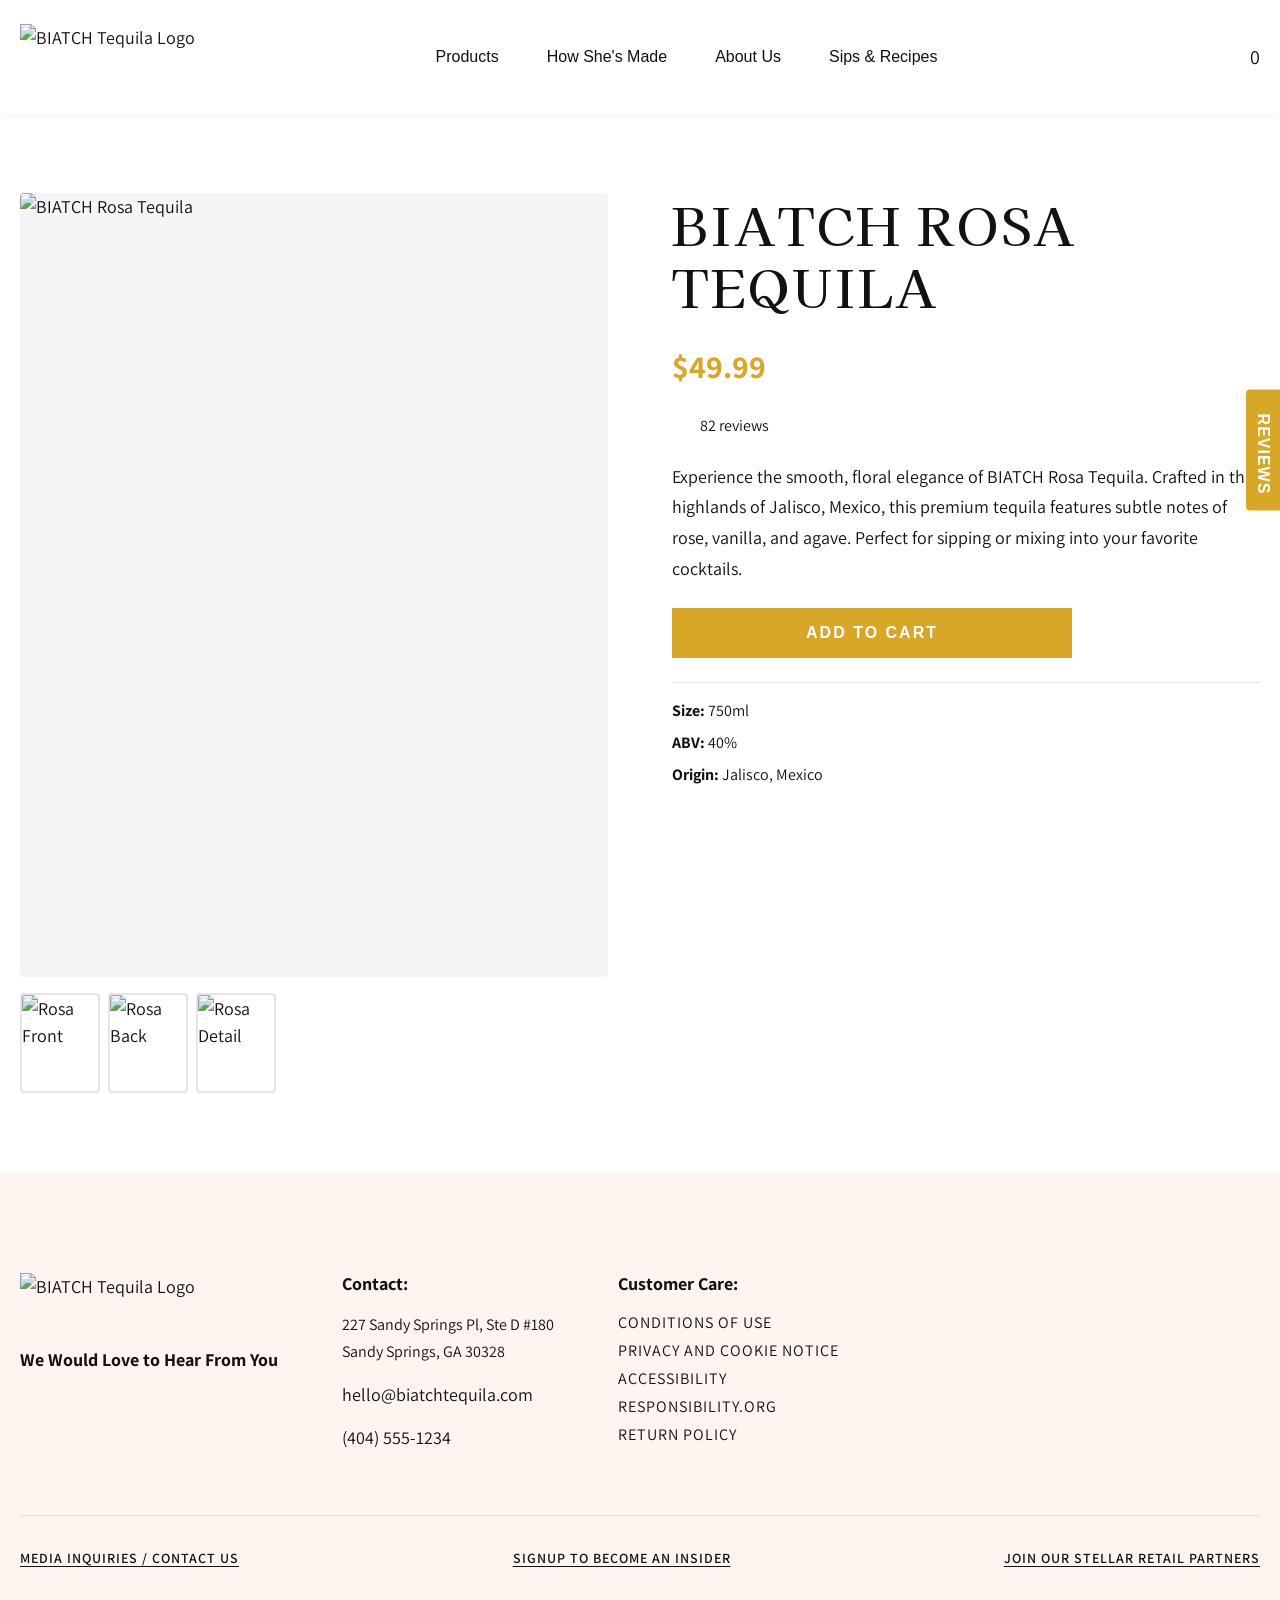
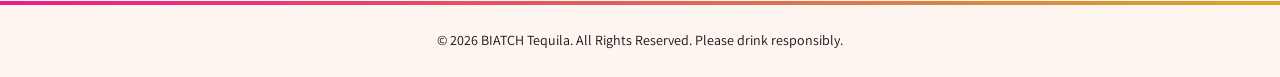
==== commit 864ee44f: "New Correction" ====
--- a/product-rosa.html
+++ b/product-rosa.html
@@ -1,663 +1,168 @@
 <!DOCTYPE html>
 <html lang="en">
+<head>
+  <meta charset="UTF-8">
+  <meta name="viewport" content="width=device-width, initial-scale=1.0">
+  <meta name="description" content="BIATCH Rosa Tequila — A smooth, floral premium tequila made for women, by women.">
+  <title>BIATCH Rosa Tequila — Premium Pink Tequila</title>
 
-<head>
-  <meta charset="UTF-8" />
-  <meta name="viewport" content="width=device-width, initial-scale=1.0" />
-  <meta name="description"
-    content="Rosa Blanco Premium Tequila — Unexpected, dazzling, versatile. 100% Blue Weber Agave from Jalisco, México." />
-  <title>Rosa Blanco Premium Tequila | BIATCH Tequila</title>
-  <link rel="icon" type="image/png" href="images/favicon.png" />
+  <!-- Favicon -->
+  <link rel="icon" type="image/png" href="images/favicon.png">
 
   <!-- Google Fonts -->
-  <link rel="preconnect" href="https://fonts.googleapis.com" />
-  <link rel="preconnect" href="https://fonts.gstatic.com" crossorigin />
-  <link
-    href="https://fonts.googleapis.com/css2?family=Cormorant+Garamond:ital,wght@0,300;0,400;0,500;0,600;1,300;1,400;1,500;1,600&family=Jost:wght@300;400;500;600;700&display=swap"
-    rel="stylesheet" />
+  <link rel="preconnect" href="https://fonts.googleapis.com">
+  <link rel="preconnect" href="https://fonts.gstatic.com" crossorigin>
+  <link href="https://fonts.googleapis.com/css2?family=Assistant:wght@300;400;500;600;700&family=Playfair+Display:ital,wght@0,400;0,700;1,400;1,700&family=Kaisei+Tokumin:wght@400;500;700&display=swap" rel="stylesheet">
 
   <!-- Phosphor Icons -->
-  <script src="https://unpkg.com/@phosphor-icons/web@2.1.1"></script>
+  <script src="https://unpkg.com/@phosphor-icons/web"></script>
 
-  <!-- Styles -->
-  <link rel="stylesheet" href="style.css" />
-  <link rel="stylesheet" href="responsive.css" />
+  <!-- Stylesheets -->
+  <link rel="stylesheet" href="style.css">
+  <link rel="stylesheet" href="product.css">
+  <link rel="stylesheet" href="responsive.css">
 </head>
-
 <body>
 
-  <!-- ============================================================
-       ANNOUNCEMENT BAR
-  ============================================================ -->
-  <div class="announcement-bar">
-    <div class="container">
-      <p class="announcement-bar__text">Free Shipping on orders over $100!</p>
-    </div>
-  </div>
-
-  <!-- ============================================================
-       HEADER
-  ============================================================ -->
-  <header class="site-header site-header--solid" id="siteHeader">
-    <div class="header__top">
-      <div class="container header__top-inner">
-        <button class="header__menu-toggle" id="menuToggle" aria-label="Open navigation menu" aria-expanded="false"
-          aria-controls="mobileNav">
+  <!-- HEADER (Same as index) -->
+  <header class="site-header">
+    <div class="header-container">
+      <a href="index.html" class="header-logo">
+        <img src="https://placehold.co/180x50/D8A728/FFFFFF?text=BIATCH+Tequila" alt="BIATCH Tequila Logo">
+      </a>
+      <nav class="header-nav">
+        <a href="index.html#products">Products</a>
+        <a href="index.html#mission">How She's Made</a>
+        <a href="index.html#founder">About Us</a>
+        <a href="index.html#recipes">Sips &amp; Recipes</a>
+      </nav>
+      <div class="header-icons">
+        <button class="hamburger-btn" aria-label="Open Menu">
           <i class="ph ph-list"></i>
         </button>
-        <div class="header__social">
-          <a href="#" class="header__social-link" aria-label="Facebook"><i class="ph ph-facebook-logo"></i></a>
-          <a href="#" class="header__social-link" aria-label="Instagram"><i class="ph ph-instagram-logo"></i></a>
-          <a href="#" class="header__social-link" aria-label="TikTok"><i class="ph ph-tiktok-logo"></i></a>
-        </div>
-        <a href="index.html" class="header__logo" aria-label="BIATCH Tequila Home">
-          <img src="images/biatch-logo (1).png" alt="BIATCH Tequila" class="header__logo-img" />
+        <button aria-label="Search">
+          <i class="ph ph-magnifying-glass"></i>
+        </button>
+        <a href="#" aria-label="Account">
+          <i class="ph ph-user"></i>
         </a>
-        <div class="header__actions">
-          <button class="header__action-btn" id="searchBtn" aria-label="Open search"><i
-              class="ph ph-magnifying-glass"></i></button>
-          <button class="header__action-btn" aria-label="My Account"><i class="ph ph-user"></i></button>
-          <button class="header__action-btn header__cart-btn" id="cartBtn" aria-label="Open cart">
-            <i class="ph ph-shopping-bag"></i>
-            <span class="header__cart-count" data-count="0" aria-label="0 items in cart"></span>
-          </button>
-        </div>
-      </div>
-    </div>
-    <div class="header__nav-row">
-      <div class="container">
-        <nav class="header__nav" id="desktopNav" aria-label="Main navigation">
-          <ul class="header__nav-list">
-            <li class="header__nav-item"><a href="#" class="header__nav-link">Products</a></li>
-            <li class="header__nav-item"><a href="#" class="header__nav-link">How She's Made</a></li>
-            <li class="header__nav-item"><a href="#" class="header__nav-link">About Us</a></li>
-            <li class="header__nav-item"><a href="#" class="header__nav-link">Sips &amp; Recipes</a></li>
-          </ul>
-        </nav>
+        <a href="#" aria-label="Cart">
+          <i class="ph ph-bag"></i>
+          <span class="cart-count">0</span>
+        </a>
       </div>
     </div>
   </header>
 
-  <!-- Mobile Navigation -->
-  <div class="mobile-nav" id="mobileNav" aria-hidden="true" role="dialog" aria-label="Mobile navigation">
-    <div class="mobile-nav__header">
-      <img src="images/biatch-logo (1).png" alt="BIATCH Tequila" class="mobile-nav__logo" />
-      <button class="mobile-nav__close" id="mobileNavClose" aria-label="Close navigation menu">
-        <i class="ph ph-x"></i>
-      </button>
+  <div class="drawer-overlay"></div>
+  <nav class="mobile-drawer">
+    <div class="drawer-header">
+      <img src="https://placehold.co/140x40/D8A728/FFFFFF?text=BIATCH" alt="BIATCH Logo">
+      <button class="drawer-close" aria-label="Close Menu"><i class="ph ph-x"></i></button>
     </div>
-    <ul class="mobile-nav__list">
-      <li><a href="#" class="mobile-nav__link">Shop</a></li>
-      <li><a href="#" class="mobile-nav__link">Our Story</a></li>
-      <li><a href="#" class="mobile-nav__link">Recipes</a></li>
-      <li><a href="#" class="mobile-nav__link">Events</a></li>
-      <li><a href="#" class="mobile-nav__link">Press</a></li>
-    </ul>
-    <div class="mobile-nav__footer">
-      <a href="#" class="btn btn--gold">Join the Club</a>
+    <div class="drawer-social">
+      <a href="#" aria-label="Facebook"><i class="ph ph-facebook-logo"></i></a>
+      <a href="#" aria-label="Instagram"><i class="ph ph-instagram-logo"></i></a>
+      <a href="#" aria-label="TikTok"><i class="ph ph-tiktok-logo"></i></a>
+      <a href="#" aria-label="YouTube"><i class="ph ph-youtube-logo"></i></a>
     </div>
-  </div>
-  <div class="nav-backdrop" id="navBackdrop" aria-hidden="true"></div>
+    <div class="drawer-nav">
+      <a href="index.html#products">Products</a>
+      <a href="index.html#mission">How She's Made</a>
+      <a href="index.html#founder">About Us</a>
+      <a href="index.html#recipes">Sips &amp; Recipes</a>
+    </div>
+  </nav>
 
-  <main id="main-content">
-
-    <!-- ============================================================
-         SECTION 1 — PRODUCT HERO
-    ============================================================ -->
-    <section class="pdp-hero">
-      <div class="container pdp-hero__inner">
-
-        <!-- Left: Product Images -->
-        <div class="pdp-hero__gallery">
-          <div class="pdp-hero__main-image">
-            <button class="pdp-hero__zoom-btn" id="pdpZoomBtn" aria-label="Zoom image">
-              <i class="ph ph-magnifying-glass-plus"></i>
-            </button>
-            <img src="images/BIatch_750_reg_Rosa_Render3000x3000.jpg" alt="Rosa Blanco Premium Tequila bottle"
-              class="pdp-hero__img" id="pdpMainImg" />
-            <video src="" class="pdp-hero__video" id="pdpMainVideo" muted loop playsinline
-              style="display:none;"></video>
+  <!-- PRODUCT DETAIL PAGE -->
+  <section class="product-detail-section">
+    <div class="container">
+      <div class="product-detail-grid">
+        <!-- Product Images -->
+        <div class="product-detail-images">
+          <div class="product-main-image">
+            <img src="https://placehold.co/600x800/F0F0F0/999999?text=Rosa+Tequila+Main" alt="BIATCH Rosa Tequila">
           </div>
-          <div class="pdp-hero__thumbs-wrap">
-            <button class="pdp-hero__thumb-arrow pdp-hero__thumb-arrow--prev" id="thumbPrev"
-              aria-label="Previous thumbnails">&#8249;</button>
-            <div class="pdp-hero__thumbs" id="pdpThumbs">
-              <button class="pdp-hero__thumb pdp-hero__thumb--active" data-type="image"
-                data-img="images/BIatch_750_reg_Rosa_Render3000x3000.jpg" aria-label="View main bottle image">
-                <img src="images/BIatch_750_reg_Rosa_Render3000x3000.jpg" alt="Rosa Blanco bottle" />
-              </button>
-              <button class="pdp-hero__thumb" data-type="video"
-                data-video="images/3541600bed5b4f48b6d812b581222458.HD-1080p-2.5Mbps-38419037.mp4"
-                data-img="images/df522bf48c5c4d339bd6c8f862271073.thumbnail.0000000000.jpg"
-                aria-label="Play product video">
-                <img src="images/3541600bed5b4f48b6d812b581222458.thumbnail.0000000000.jpg" alt="Rosa Blanco video" />
-                <span class="pdp-hero__thumb-play"><i class="ph-fill ph-play"></i></span>
-              </button>
-              <button class="pdp-hero__thumb" data-type="image" data-img="images/SexyBIATCH.png"
-                aria-label="View lifestyle image">
-                <img src="images/SexyBIATCH.png" alt="Rosa Blanco lifestyle" />
-              </button>
-              <button class="pdp-hero__thumb" data-type="image" data-img="images/BIATCHplease.png"
-                aria-label="View cocktail image">
-                <img src="images/BIATCHplease.png" alt="Rosa Blanco cocktail" />
-              </button>
-              <button class="pdp-hero__thumb" data-type="image" data-img="images/5_RosaInPurse.jpg"
-                aria-label="View Rosa in purse image">
-                <img src="images/5_RosaInPurse.jpg" alt="Rosa Blanco in purse" />
-              </button>
-              <button class="pdp-hero__thumb" data-type="image" data-img="images/4_RosaInPool.jpg"
-                aria-label="View Rosa in pool image">
-                <img src="images/4_RosaInPool.jpg" alt="Rosa Blanco poolside" />
-              </button>
-            </div>
-            <button class="pdp-hero__thumb-arrow pdp-hero__thumb-arrow--next" id="thumbNext"
-              aria-label="Next thumbnails">&#8250;</button>
+          <div class="product-thumbnails">
+            <img src="https://placehold.co/120x160/F0F0F0/999999?text=Front" alt="Rosa Front">
+            <img src="https://placehold.co/120x160/F0F0F0/999999?text=Back" alt="Rosa Back">
+            <img src="https://placehold.co/120x160/F0F0F0/999999?text=Detail" alt="Rosa Detail">
           </div>
         </div>
 
-        <!-- Right: Product Info -->
-        <div class="pdp-hero__info">
-          <div class="pdp-hero__rating">
-            <div class="pdp-hero__stars" aria-label="4.8 out of 5 stars">
-              <i class="ph-fill ph-star"></i><i class="ph-fill ph-star"></i><i class="ph-fill ph-star"></i><i
-                class="ph-fill ph-star"></i><i class="ph-fill ph-star-half"></i>
-            </div>
-            <span class="pdp-hero__review-count">209 reviews</span>
+        <!-- Product Info -->
+        <div class="product-detail-info">
+          <h1>BIATCH Rosa Tequila</h1>
+          <p class="product-detail-price">$49.99</p>
+          <div class="product-detail-rating">
+            <span class="review-star"><i class="ph-fill ph-star"></i></span>
+            <span class="review-star"><i class="ph-fill ph-star"></i></span>
+            <span class="review-star"><i class="ph-fill ph-star"></i></span>
+            <span class="review-star"><i class="ph-fill ph-star"></i></span>
+            <span class="review-star"><i class="ph-fill ph-star-half"></i></span>
+            <span>82 reviews</span>
           </div>
-
-          <h1 class="pdp-hero__title">Rosa Blanco Premium Tequila</h1>
-          <p class="pdp-hero__tagline">Unexpected, dazzling, versatile</p>
-
-          <div class="pdp-hero__tasting">
-            <h3 class="pdp-hero__tasting-title">Tasting Notes</h3>
-            <p class="pdp-hero__tasting-desc">Rosa premium tequila is the most sought-after party guest. Her reputation
-              precedes her, known for her delicately sweet manner and bright presence. Rosa tequila has yet to meet
-              someone who she couldn't win over.</p>
-            <p class="pdp-hero__tasting-desc">Packaged in a proprietary, rose gold lip-shaped bottle with Queen's crown
-              stopper.</p>
-
-            <dl class="pdp-hero__notes">
-              <div class="pdp-hero__note-row">
-                <dt>EYE</dt>
-                <dd>Rose Gold</dd>
-              </div>
-              <div class="pdp-hero__note-row">
-                <dt>AROMA</dt>
-                <dd>Honey With Hints of Agave, Lemon, and Crisp Agave</dd>
-              </div>
-              <div class="pdp-hero__note-row">
-                <dt>PALATE</dt>
-                <dd>Ripe peach notes medallion of cooked agave lightly kissed in Rose and Vanilla dried apricots, ending
-                  with light fruit tea and something like alcohol or botanical aftertaste</dd>
-              </div>
-              <div class="pdp-hero__note-row">
-                <dt>AGE</dt>
-                <dd>Natural Botanica in natural agave distilled from Agave</dd>
-              </div>
-              <div class="pdp-hero__note-row">
-                <dt>PROOF</dt>
-                <dd>Varies 80-82 Proof</dd>
-              </div>
-              <div class="pdp-hero__note-row">
-                <dt>ORIGIN</dt>
-                <dd>Mexico, 100% Blue Weber Agave</dd>
-              </div>
-            </dl>
+          <p class="product-detail-description">Experience the smooth, floral elegance of BIATCH Rosa Tequila. Crafted in the highlands of Jalisco, Mexico, this premium tequila features subtle notes of rose, vanilla, and agave. Perfect for sipping or mixing into your favorite cocktails.</p>
+          <div class="product-detail-actions">
+            <button class="btn-primary">ADD TO CART</button>
           </div>
-
-          <!-- Size Selector -->
-          <div class="pdp-hero__variants">
-            <button class="pdp-hero__variant pdp-hero__variant--active" data-price="63.00"
-              data-size="750ml">750ml</button>
-            <button class="pdp-hero__variant" data-price="46.00" data-size="100ml 3 pack">100ml 3 pack</button>
-          </div>
-
-          <!-- Price + Quantity Row -->
-          <div class="pdp-hero__price-row">
-            <span class="pdp-hero__price-value" id="pdpPrice">$63.00 USD</span>
-            <div class="pdp-hero__qty">
-              <button class="pdp-hero__qty-btn" id="qtyMinus" aria-label="Decrease quantity">&minus;</button>
-              <input type="number" class="pdp-hero__qty-input" id="qtyInput" value="1" min="1" max="99"
-                aria-label="Quantity" />
-              <button class="pdp-hero__qty-btn" id="qtyPlus" aria-label="Increase quantity">&plus;</button>
-            </div>
-          </div>
-
-          <!-- Shipping Notice -->
-          <p class="pdp-hero__shipping-note">BIATCH cannot deliver to the following states: AK, AL, HI, MA, MI, MS, TN,
-            UT</p>
-
-          <!-- Actions -->
-          <div class="pdp-hero__actions">
-            <a href="#" class="btn pdp-hero__add-to-cart">ADD TO CART</a>
-            <a href="#" class="pdp-hero__find-retailer">FIND A LOCAL RETAILER</a>
-          </div>
-
-          <!-- Total -->
-          <div class="pdp-hero__total">
-            <span class="pdp-hero__total-label">TOTAL BEFORE TAX</span>
-            <span class="pdp-hero__total-value" id="pdpTotal">$63.00 USD</span>
-          </div>
-
-          <!-- Awards -->
-          <div class="pdp-hero__awards">
-            <div class="pdp-hero__award">
-              <img src="images/tmGold_medium.png" alt="SIP Awards Gold 2025" class="pdp-hero__award-img" />
-            </div>
-            <div class="pdp-hero__award">
-              <img src="images/Rosa_BSA_82points_2025_medium.png" alt="Bartender Spirits Awards 82 Points 2025"
-                class="pdp-hero__award-img" />
-            </div>
-            <div class="pdp-hero__award">
-              <img src="images/LA-spirit-awards-2025-silver_medium.png" alt="LA Spirits Silver 2025"
-                class="pdp-hero__award-img" />
-            </div>
-          </div>
-
-        </div>
-
-      </div>
-    </section>
-
-    <!-- ============================================================
-         SECTION 3 — CUSTOMER REVIEWS (PRODUCT PAGE)
-    ============================================================ -->
-    <section class="section pdp-reviews" aria-label="Customer Reviews">
-      <div class="container">
-        <div class="pdp-reviews__head reveal">
-          <h2 class="pdp-reviews__heading">Our Customers Have Something to Say</h2>
-          <div class="pdp-reviews__agg">
-            <div class="pdp-reviews__stars" aria-label="4.8 out of 5 stars">
-              <i class="ph-fill ph-star"></i><i class="ph-fill ph-star"></i><i class="ph-fill ph-star"></i><i
-                class="ph-fill ph-star"></i><i class="ph-fill ph-star-half"></i>
-            </div>
-            <span class="pdp-reviews__agg-from">from 1,242 reviews</span>
-            <i class="ph-fill ph-check-circle pdp-reviews__check"></i>
-          </div>
-        </div>
-
-        <div class="pdp-reviews__carousel">
-          <button class="pdp-reviews__arrow pdp-reviews__arrow--prev" id="pdpReviewPrev"
-            aria-label="Previous review">&#8249;</button>
-          <div class="pdp-reviews__viewport">
-            <div class="pdp-reviews__track" id="pdpReviewTrack">
-
-              <blockquote class="pdp-review-card">
-                <div class="pdp-review-card__stars" aria-label="5 stars">
-                  <i class="ph-fill ph-star"></i><i class="ph-fill ph-star"></i><i class="ph-fill ph-star"></i><i
-                    class="ph-fill ph-star"></i><i class="ph-fill ph-star"></i>
-                </div>
-                <p class="pdp-review-card__title">Gorgeous bottle</p>
-                <p class="pdp-review-card__text">"Gave it to a friend! She absolutely loved it"</p>
-                <footer class="pdp-review-card__footer">
-                  <span class="pdp-review-card__author">Maria</span>
-                </footer>
-              </blockquote>
-
-              <blockquote class="pdp-review-card">
-                <div class="pdp-review-card__stars" aria-label="5 stars">
-                  <i class="ph-fill ph-star"></i><i class="ph-fill ph-star"></i><i class="ph-fill ph-star"></i><i
-                    class="ph-fill ph-star"></i><i class="ph-fill ph-star"></i>
-                </div>
-                <p class="pdp-review-card__title">Beautiful!</p>
-                <p class="pdp-review-card__text">"Beautiful set!"</p>
-                <footer class="pdp-review-card__footer">
-                  <span class="pdp-review-card__author">Wendy</span>
-                </footer>
-              </blockquote>
-
-              <blockquote class="pdp-review-card">
-                <div class="pdp-review-card__stars" aria-label="5 stars">
-                  <i class="ph-fill ph-star"></i><i class="ph-fill ph-star"></i><i class="ph-fill ph-star"></i><i
-                    class="ph-fill ph-star"></i><i class="ph-fill ph-star"></i>
-                </div>
-                <p class="pdp-review-card__title">Absolutely smooth and divine</p>
-                <p class="pdp-review-card__text">"The Rosa Blanco is genuinely the smoothest blanco I've ever tasted. No
-                  burn, no harshness — just pure agave perfection."</p>
-                <footer class="pdp-review-card__footer">
-                  <span class="pdp-review-card__author">Ashley M.</span>
-                </footer>
-              </blockquote>
-
-              <blockquote class="pdp-review-card">
-                <div class="pdp-review-card__stars" aria-label="5 stars">
-                  <i class="ph-fill ph-star"></i><i class="ph-fill ph-star"></i><i class="ph-fill ph-star"></i><i
-                    class="ph-fill ph-star"></i><i class="ph-fill ph-star"></i>
-                </div>
-                <p class="pdp-review-card__title">Best gifting idea ever</p>
-                <p class="pdp-review-card__text">"Bought the sample pack as a gift for my girlfriend — she ordered three
-                  more the next day."</p>
-                <footer class="pdp-review-card__footer">
-                  <span class="pdp-review-card__author">Sarah K.</span>
-                </footer>
-              </blockquote>
-
-            </div>
-          </div>
-          <button class="pdp-reviews__arrow pdp-reviews__arrow--next" id="pdpReviewNext"
-            aria-label="Next review">&#8250;</button>
-        </div>
-
-        <div class="pdp-reviews__dots" id="pdpReviewDots"></div>
-      </div>
-    </section>
-
-    <!-- ============================================================
-         SECTION 4 — YOU MIGHT ALSO LIKE
-    ============================================================ -->
-    <section class="pdp-related">
-      <div class="pdp-related__banner">
-        <h2 class="pdp-related__heading">You Might Also Like</h2>
-      </div>
-      <div class="container pdp-related__grid">
-
-        <article class="pdp-related__card reveal">
-          <div class="pdp-related__card-img-wrap">
-            <img src="images/RosaNoWords_800h.jpg" alt="Special Edition Rosa Premium Tequila"
-              class="pdp-related__card-img" />
-          </div>
-          <div class="pdp-related__card-body">
-            <h3 class="pdp-related__card-name">Special Edition Rosa Premium Tequila</h3>
-            <p class="pdp-related__card-size">750ML</p>
-            <p class="pdp-related__card-price">$74.00</p>
-            <a href="#" class="pdp-related__card-link">LEARN MORE</a>
-          </div>
-        </article>
-
-        <article class="pdp-related__card reveal">
-          <div class="pdp-related__card-img-wrap">
-            <img src="images/ReposadoNoWords_800h.jpg" alt="Reposado Premium Tequila" class="pdp-related__card-img" />
-          </div>
-          <div class="pdp-related__card-body">
-            <h3 class="pdp-related__card-name">Reposado Premium Tequila</h3>
-            <p class="pdp-related__card-size">500ML / 750ML</p>
-            <p class="pdp-related__card-price">$57.00 &ndash; $83.00</p>
-            <a href="#" class="pdp-related__card-link">LEARN MORE</a>
-          </div>
-        </article>
-
-        <article class="pdp-related__card reveal">
-          <div class="pdp-related__card-img-wrap">
-            <img src="images/RosaNoWords_800h.jpg" alt="LIL' BIATCH Sample Packs" class="pdp-related__card-img" />
-          </div>
-          <div class="pdp-related__card-body">
-            <h3 class="pdp-related__card-name">LIL' BIATCH&reg; Sample Packs</h3>
-            <p class="pdp-related__card-size">100 ML</p>
-            <p class="pdp-related__card-price">$13.49</p>
-            <a href="#" class="pdp-related__card-link">LEARN MORE</a>
-          </div>
-        </article>
-
-        <article class="pdp-related__card reveal">
-          <div class="pdp-related__card-img-wrap">
-            <img src="images/PartyStarterBundleWithIceBucket.jpg" alt="LIL' BIATCH Celebration Set"
-              class="pdp-related__card-img" />
-          </div>
-          <div class="pdp-related__card-body">
-            <h3 class="pdp-related__card-name">LIL' BIATCH&reg; Celebration Set</h3>
-            <p class="pdp-related__card-size">&nbsp;</p>
-            <p class="pdp-related__card-price">&nbsp;</p>
-            <a href="#" class="pdp-related__card-link">LEARN MORE</a>
-          </div>
-        </article>
-
-      </div>
-    </section>
-
-    <!-- ============================================================
-         SECTION 5 — THE BIATCH LOUNGE (RECIPES)
-    ============================================================ -->
-    <section class="section pdp-lounge" aria-label="The BIATCH Lounge">
-      <div class="container">
-        <div class="pdp-lounge__header">
-          <h2 class="pdp-lounge__heading">The BIATCH Lounge</h2>
-          <p class="pdp-lounge__sub">Favorite cocktail recipes for Rosa and Reposado Tequilas</p>
-          <a href="#" class="pdp-lounge__all-link">All Recipes</a>
-        </div>
-
-        <div class="pdp-lounge__scroll-area">
-          <div class="pdp-lounge__track" id="pdpRecipeTrack">
-
-            <article class="pdp-lounge__card reveal">
-              <div class="pdp-lounge__card-media">
-                <img src="images/IMG_7468_1.jpg" alt="BIATCH Blood Orange Coconut Margarita"
-                  class="pdp-lounge__card-img" />
-                <button class="pdp-lounge__play-btn" aria-label="Play video"><i class="ph-fill ph-play"></i></button>
-              </div>
-              <div class="pdp-lounge__card-info">
-                <h3 class="pdp-lounge__card-name">BIATCH Blood Orange Coconut Margarita</h3>
-                <p class="pdp-lounge__card-desc">This margarita blends blood orange, coconut, and BIATCH&reg; Reposado
-                  for a perfectly sweet, tart, and smooth sip.</p>
-                <a href="#" class="pdp-lounge__card-link">SEE RECIPE</a>
-              </div>
-            </article>
-
-            <article class="pdp-lounge__card reveal">
-              <div class="pdp-lounge__card-media">
-                <img src="images/SexyBIATCH.png" alt="BIATCH Blueberry Tequila Smash" class="pdp-lounge__card-img" />
-              </div>
-              <div class="pdp-lounge__card-info">
-                <h3 class="pdp-lounge__card-name">BIATCH Blueberry Tequila Smash</h3>
-                <p class="pdp-lounge__card-desc">This tequila smash is a bright, fizzy blend of blueberries, lime, and
-                  BIATCH&reg; Rosa &mdash; perfect for sunny days and patio vibes.</p>
-                <a href="#" class="pdp-lounge__card-link">SEE RECIPE</a>
-              </div>
-            </article>
-
-            <article class="pdp-lounge__card reveal">
-              <div class="pdp-lounge__card-media">
-                <img src="images/BIATCH_Pink_Seduction.jpg" alt="BIATCH Pink Seduction" class="pdp-lounge__card-img" />
-              </div>
-              <div class="pdp-lounge__card-info">
-                <h3 class="pdp-lounge__card-name">BIATCH Pink Seduction</h3>
-                <p class="pdp-lounge__card-desc">Creamy, dreamy, and just rebellious enough &mdash; this is the kind of
-                  drink that doesn't ask for attention, it demands it.</p>
-                <a href="#" class="pdp-lounge__card-link">SEE RECIPE</a>
-              </div>
-            </article>
-
-            <article class="pdp-lounge__card reveal">
-              <div class="pdp-lounge__card-media">
-                <img src="images/BIATCHplease.jpg" alt="BIATCH Please" class="pdp-lounge__card-img" />
-              </div>
-              <div class="pdp-lounge__card-info">
-                <h3 class="pdp-lounge__card-name">BIATCH Please</h3>
-                <p class="pdp-lounge__card-desc">This vibrant cocktail mixes floral BIATCH Rosa with tangy Fever Tree
-                  Sparkling Grapefruit, served in a Tajin-rimmed glass.</p>
-                <a href="#" class="pdp-lounge__card-link">SEE RECIPE</a>
-              </div>
-            </article>
-
+          <div class="product-detail-meta">
+            <p><strong>Size:</strong> 750ml</p>
+            <p><strong>ABV:</strong> 40%</p>
+            <p><strong>Origin:</strong> Jalisco, Mexico</p>
           </div>
         </div>
       </div>
-    </section>
+    </div>
+  </section>
 
-    <!-- ============================================================
-         SECTION 6 — CELEBRATE WITH US (UGC)
-    ============================================================ -->
-    <section class="section pdp-ugc" aria-label="Celebrate With Us">
-      <div class="container">
-        <div class="pdp-ugc__header reveal">
-          <h2 class="pdp-ugc__heading">Celebrate With Us</h2>
-          <p class="pdp-ugc__sub">Share your recipes, stories, and special times via Instagram, TikTok, Facebook,
-            YouTube</p>
+  <footer class="site-footer">
+    <div class="footer-container">
+      <div class="footer-main">
+        <div class="footer-col">
+          <img class="footer-logo" src="https://placehold.co/180x50/D8A728/FFFFFF?text=BIATCH+Tequila" alt="BIATCH Tequila Logo">
+          <h5>We Would Love to Hear From You</h5>
+          <div class="footer-social">
+            <a href="#" aria-label="Facebook"><i class="ph ph-facebook-logo"></i></a>
+            <a href="#" aria-label="Instagram"><i class="ph ph-instagram-logo"></i></a>
+            <a href="#" aria-label="YouTube"><i class="ph ph-youtube-logo"></i></a>
+            <a href="#" aria-label="TikTok"><i class="ph ph-tiktok-logo"></i></a>
+          </div>
         </div>
-        <div class="pdp-ugc__grid">
-          <div class="pdp-ugc__item reveal">
-            <img src="images/C9zuwM6PZG0GFLs8ikkamUuMdbA.jpg" alt="Community photo" class="pdp-ugc__img" />
-            <div class="pdp-ugc__overlay"><i class="ph ph-instagram-logo"></i></div>
-          </div>
-          <div class="pdp-ugc__item reveal">
-            <img src="images/6ARWlMQQJznwbT6R52zhlr4B2E.png" alt="Community photo" class="pdp-ugc__img" />
-            <div class="pdp-ugc__overlay"><i class="ph ph-instagram-logo"></i></div>
-          </div>
-          <div class="pdp-ugc__item reveal">
-            <img src="images/RWf8pfGa0bV0mJmiq4ZkP1kc794.jpg" alt="Community photo" class="pdp-ugc__img" />
-            <div class="pdp-ugc__overlay"><i class="ph ph-tiktok-logo"></i></div>
-          </div>
-          <div class="pdp-ugc__item reveal">
-            <img src="images/freepik__create-a-banner-lifestyle-image-using-this-same-pr__70862.png"
-              alt="Community photo" class="pdp-ugc__img" />
-            <div class="pdp-ugc__overlay"><i class="ph ph-facebook-logo"></i></div>
+        <div class="footer-col">
+          <h5>Contact:</h5>
+          <address>227 Sandy Springs Pl, Ste D #180<br>Sandy Springs, GA 30328</address>
+          <a href="mailto:hello@biatchtequila.com" class="footer-link">hello@biatchtequila.com</a>
+          <a href="tel:+14045551234" class="footer-link">(404) 555-1234</a>
+        </div>
+        <div class="footer-col">
+          <h5>Customer Care:</h5>
+          <div class="footer-links-list">
+            <a href="#">CONDITIONS OF USE</a>
+            <a href="#">PRIVACY AND COOKIE NOTICE</a>
+            <a href="#">ACCESSIBILITY</a>
+            <a href="#">RESPONSIBILITY.ORG</a>
+            <a href="#">RETURN POLICY</a>
           </div>
         </div>
       </div>
-    </section>
-
-    <!-- ============================================================
-         SECTION 7 — LIFESTYLE BANNER
-    ============================================================ -->
-    <section class="pdp-lifestyle" aria-label="Lifestyle">
-      <div class="pdp-lifestyle__banner">
-        <img src="images/freepik__create-a-banner-lifestyle-image-using-this-same-pr__70863.png"
-          alt="BIATCH Tequila lifestyle" class="pdp-lifestyle__img" />
+      <div class="footer-bottom-row">
+        <a href="#">MEDIA INQUIRIES / CONTACT US</a>
+        <a href="#">SIGNUP TO BECOME AN INSIDER</a>
+        <a href="#">JOIN OUR STELLAR RETAIL PARTNERS</a>
       </div>
-    </section>
-
-    <!-- ============================================================
-         SECTION 8 — EMAIL CAPTURE (INSIDER + RETAILER)
-    ============================================================ -->
-    <section class="section pdp-signup" aria-label="Sign Up">
-      <div class="pdp-signup__split">
-
-        <div class="pdp-signup__panel pdp-signup__panel--insider">
-          <h2 class="pdp-signup__heading">Become a BIATCH Insider</h2>
-          <p class="pdp-signup__body">Be alerted when new products are released in your area. Receive product info and
-            special offers. See what happens behind the scenes. Be part of this great community (min, too!)</p>
-          <a href="#" class="btn pdp-signup__btn pdp-signup__btn--dark">SIGN UP</a>
-        </div>
-
-        <div class="pdp-signup__panel pdp-signup__panel--retailer">
-          <h2 class="pdp-signup__heading">Retailer Sign-Up</h2>
-          <p class="pdp-signup__body">Join us in supporting a women-owned, cause-driven tequila brand dedicated to
-            quality and making a positive impact. Sign up to learn more about our premium products and how your business
-            can be part of empowering women and giving back to meaningful causes.</p>
-          <a href="#" class="btn pdp-signup__btn pdp-signup__btn--dark">SIGN UP</a>
-        </div>
-
-      </div>
-    </section>
-
-  </main>
-
-  <!-- ============================================================
-       FOOTER
-  ============================================================ -->
-  <footer class="site-footer" id="siteFooter" aria-label="Site footer">
-    <div class="container footer__inner">
-      <div class="footer__top">
-        <div class="footer__brand">
-          <a href="index.html" class="footer__logo-link" aria-label="BIATCH Tequila Home">
-            <img src="images/biatch-logo (1).png" alt="BIATCH Tequila" class="footer__logo-img" />
-          </a>
-          <p class="footer__tagline">Crafted from 100% Blue Weber Agave in Jalisco, M&eacute;xico. For the woman who
-            pours without apology.</p>
-          <div class="footer__social">
-            <a href="#" class="footer__social-link" aria-label="Facebook"><i class="ph ph-facebook-logo"></i></a>
-            <a href="#" class="footer__social-link" aria-label="Instagram"><i class="ph ph-instagram-logo"></i></a>
-            <a href="#" class="footer__social-link" aria-label="TikTok"><i class="ph ph-tiktok-logo"></i></a>
-            <a href="#" class="footer__social-link" aria-label="YouTube"><i class="ph ph-youtube-logo"></i></a>
-          </div>
-        </div>
-        <nav class="footer__nav" aria-label="Footer navigation">
-          <div class="footer__nav-col">
-            <h4 class="footer__nav-heading">Shop</h4>
-            <ul class="footer__nav-list">
-              <li><a href="#" class="footer__nav-link">Rosa Blanco</a></li>
-              <li><a href="#" class="footer__nav-link">Reposado</a></li>
-              <li><a href="#" class="footer__nav-link">Extra A&ntilde;ejo</a></li>
-              <li><a href="#" class="footer__nav-link">Blanco Classic</a></li>
-              <li><a href="#" class="footer__nav-link">Sample Pack</a></li>
-            </ul>
-          </div>
-          <div class="footer__nav-col">
-            <h4 class="footer__nav-heading">Discover</h4>
-            <ul class="footer__nav-list">
-              <li><a href="#" class="footer__nav-link">How She's Made</a></li>
-              <li><a href="#" class="footer__nav-link">Our Story</a></li>
-              <li><a href="#" class="footer__nav-link">Events &amp; Collabs</a></li>
-              <li><a href="#" class="footer__nav-link">Sips &amp; Recipes</a></li>
-              <li><a href="#" class="footer__nav-link">Press</a></li>
-            </ul>
-          </div>
-          <div class="footer__nav-col">
-            <h4 class="footer__nav-heading">Support</h4>
-            <ul class="footer__nav-list">
-              <li><a href="#" class="footer__nav-link">Shipping &amp; Returns</a></li>
-              <li><a href="#" class="footer__nav-link">FAQ</a></li>
-              <li><a href="#" class="footer__nav-link">Store Locator</a></li>
-              <li><a href="#" class="footer__nav-link">Contact Us</a></li>
-              <li><a href="#" class="footer__nav-link">Wholesale</a></li>
-            </ul>
-          </div>
-        </nav>
-      </div>
-      <div class="footer__bottom">
-        <p class="footer__legal">&copy; 2026 BIATCH Tequila. Please drink responsibly. 21+ only.</p>
-        <div class="footer__policies">
-          <a href="#" class="footer__policy-link">Privacy</a>
-          <a href="#" class="footer__policy-link">Terms</a>
-          <a href="#" class="footer__policy-link">Accessibility</a>
-        </div>
-      </div>
+    </div>
+    <div class="footer-gradient"></div>
+    <div class="footer-copyright">
+      <p>&copy; 2026 BIATCH Tequila. All Rights Reserved. Please drink responsibly.</p>
     </div>
   </footer>
 
-  <!-- Search Drawer -->
-  <div class="search-drawer" id="searchDrawer" aria-hidden="true" role="dialog" aria-modal="true" aria-label="Search">
-    <div class="search-drawer__backdrop" id="searchBackdrop"></div>
-    <div class="search-drawer__panel">
-      <button class="search-drawer__close" id="searchClose" aria-label="Close search"><i class="ph ph-x"></i></button>
-      <div class="search-drawer__inner">
-        <form class="search-drawer__form" id="searchForm" role="search" novalidate>
-          <p class="search-drawer__label">What are you looking for?</p>
-          <div class="search-drawer__field">
-            <i class="ph ph-magnifying-glass search-drawer__icon" aria-hidden="true"></i>
-            <input type="search" id="searchInput" class="search-drawer__input"
-              placeholder="Search tequila, gifts, cocktails..." autocomplete="off" />
-            <button type="submit" class="btn btn--gold">Search</button>
-          </div>
-        </form>
-      </div>
-    </div>
-  </div>
-
-  <!-- Cart Drawer -->
-  <div class="cart-drawer" id="cartDrawer" aria-hidden="true" role="dialog" aria-modal="true"
-    aria-label="Shopping cart">
-    <div class="cart-drawer__backdrop" id="cartBackdrop"></div>
-    <div class="cart-drawer__panel">
-      <div class="cart-drawer__head">
-        <div class="cart-drawer__head-left">
-          <h2 class="cart-drawer__title">Your Cart</h2>
-          <span class="cart-drawer__count" id="cartCount">0 items</span>
-        </div>
-        <button class="cart-drawer__close" id="cartClose" aria-label="Close cart"><i class="ph ph-x"></i></button>
-      </div>
-      <div class="cart-drawer__body" id="cartBody">
-        <div class="cart-drawer__empty">
-          <div class="cart-drawer__empty-icon-wrap"><i class="ph ph-wine cart-drawer__empty-icon"
-              aria-hidden="true"></i></div>
-          <p class="cart-drawer__empty-title">Your cart is empty</p>
-          <p class="cart-drawer__empty-sub">Discover your next bold pour.</p>
-          <a href="#" class="btn btn--gold cart-drawer__empty-btn">Shop the Collection</a>
-        </div>
-      </div>
-      <div class="cart-drawer__foot">
-        <div class="cart-drawer__subtotal">
-          <span class="cart-drawer__subtotal-label">Subtotal</span>
-          <span class="cart-drawer__subtotal-value" id="cartSubtotal">$0.00</span>
-        </div>
-        <a href="#" class="btn cart-drawer__checkout">Proceed to Checkout</a>
-        <p class="cart-drawer__free-ship"><i class="ph-fill ph-seal-check" aria-hidden="true"></i> Free shipping on
-          orders over $75</p>
-      </div>
-    </div>
-  </div>
+  <button class="floating-reviews-tab" aria-label="Open reviews">
+    <i class="ph-fill ph-star"></i>
+    Reviews
+  </button>
 
   <script src="script.js"></script>
-  <script src="product.js"></script>
 </body>
-
-</html>+</html>
--- a/style.css
+++ b/style.css
@@ -1,121 +1,115 @@
-/* ============================================================
-   BIATCH TEQUILA — STYLE.CSS
-   Master stylesheet. No inline CSS. No margin for spacing.
-   Only px units for font sizes & spacing.
-   All layout via display: flex + gap + padding.
-   ============================================================ */
-
-/* ============================================================
-   :ROOT — DESIGN TOKENS
-   ============================================================ */
+/* ============================================
+   BIATCH TEQUILA — MAIN STYLESHEET
+   ============================================ */
+
+/* ── ROOT VARIABLES ── */
 :root {
-
-  /* — COLORS — */
-  --color-white: #FFFFFF;
-  --color-black: #121212;
-  --color-black-soft: #222222;
-  --color-gold: #D6A432;
-  --color-gold-light: #F0C96A;
-  --color-pink-light: #FFC3B7;
-  --color-pink-mid: #FF7579;
-  --color-pink-bright: #FFB6ED;
-  --color-blush: #FAF7F2;
-  --color-gray-50: #FAFAFA;
-  --color-gray-100: #F5F5F5;
-  --color-gray-200: #E5E5E5;
-  --color-gray-400: #9E9E9E;
-  --color-gray-600: #616161;
-  --color-overlay: rgba(18, 18, 18, 0.50);
-  --color-overlay-deep: rgba(18, 18, 18, 0.72);
-
-  /* — FONT FAMILIES — */
-  --font-heading: 'Cormorant Garamond', Georgia, 'Times New Roman', serif;
-  --font-body: 'Jost', 'Helvetica Neue', Helvetica, Arial, sans-serif;
-
-  /* — HEADING FONT SIZES (H1 → H6) — */
-  --font-size-h1: 88px;
-  --font-size-h2: 48px;
-  --font-size-h3: 44px;
-  --font-size-h4: 32px;
-  --font-size-h5: 24px;
+  /* Colors */
+  --color-primary-gold: #D8A728;
+  --color-primary-gold-hover: #C4961F;
+  --color-bg-blush: #FFF5F0;
+  --color-bg-white: #FFFFFF;
+  --color-text-dark: #121212;
+  --color-text-muted: #121212;
+  --color-text-light: #999999;
+  --color-hot-pink: #E91E8C;
+  --color-gradient-pink-gold: linear-gradient(90deg, #E91E8C, #D8A728);
+  --color-review-green: #108474;
+  --color-sold-out: #AAAAAA;
+  --color-overlay: rgba(0, 0, 0, 0.45);
+  --color-border-light: #E5E5E5;
+  --color-card-bg: #F5F5F5;
+
+  /* Typography — Font Families */
+  --font-body: 'Assistant', sans-serif;
+  --font-heading-elegant: 'Didot', 'Playfair Display', 'Georgia', serif;
+  --font-heading-serif: 'Kaisei Tokumin', serif;
+  --font-product: 'Helvetica Neue', Helvetica, Arial, sans-serif;
+  --font-accent: 'Helvetica Neue', Helvetica, Arial, sans-serif;
+
+  /* Typography — Font Sizes (Desktop) */
+  --font-size-h1: 52px;
+  --font-size-h2: 42px;
+  --font-size-h3: 32px;
+  --font-size-h4: 24px;
+  --font-size-h5: 20px;
   --font-size-h6: 18px;
-
-  /* — BODY & UI FONT SIZES — */
+  --font-size-body-xl: 22px;
+  --font-size-body-lg: 20px;
   --font-size-body: 18px;
   --font-size-body-sm: 16px;
-  --font-size-caption: 13px;
-  --font-size-eyebrow: 11px;
-  --font-size-label: 12px;
-  --font-size-btn: 13px;
-
-  /* — FONT WEIGHTS — */
-  --weight-thin: 100;
-  --weight-extralight: 200;
-  --weight-light: 300;
-  --weight-regular: 400;
-  --weight-medium: 500;
-  --weight-semibold: 600;
-  --weight-bold: 700;
-  --weight-extrabold: 800;
-  --weight-black: 900;
-
-  /* — BORDER RADIUS — */
-  --radius-none: 0px;
-  --radius-xs: 2px;
+  --font-size-body-xs: 14px;
+  --font-size-body-xxs: 12px;
+
+  /* Typography — Font Weights */
+  --font-weight-light: 300;
+  --font-weight-regular: 400;
+  --font-weight-medium: 500;
+  --font-weight-semibold: 600;
+  --font-weight-bold: 700;
+
+  /* Typography — Text Transform */
+  --text-uppercase: uppercase;
+  --text-capitalize: capitalize;
+  --text-none: none;
+  --text-italic: italic;
+
+  /* Typography — Letter Spacing */
+  --letter-spacing-tight: 0.5px;
+  --letter-spacing-normal: 1px;
+  --letter-spacing-wide: 2px;
+  --letter-spacing-extra-wide: 3px;
+
+  /* Typography — Line Heights */
+  --line-height-tight: 1.2;
+  --line-height-normal: 1.5;
+  --line-height-relaxed: 1.7;
+  --line-height-loose: 1.9;
+
+  /* Layout */
+  --container-width: 1320px;
+  --container-narrow: 900px;
+  --gutter-width: 20px;
+
+  /* Spacing */
+  --spacing-xs: 4px;
+  --spacing-sm: 8px;
+  --spacing-md: 16px;
+  --spacing-lg: 24px;
+  --spacing-xl: 32px;
+  --spacing-2xl: 48px;
+  --spacing-3xl: 64px;
+  --spacing-4xl: 80px;
+  --spacing-5xl: 100px;
+  --spacing-6xl: 120px;
+
+  /* Border Radius */
+  --radius-none: 0;
   --radius-sm: 4px;
   --radius-md: 8px;
-  --radius-lg: 16px;
-  --radius-xl: 24px;
-  --radius-full: 9999px;
-
-  /* — GAP SCALE — */
-  --gap-4: 4px;
-  --gap-8: 8px;
-  --gap-12: 12px;
-  --gap-16: 16px;
-  --gap-20: 20px;
-  --gap-24: 24px;
-  --gap-32: 32px;
-  --gap-40: 40px;
-  --gap-48: 48px;
-  --gap-56: 56px;
-  --gap-64: 64px;
-  --gap-80: 80px;
-  --gap-96: 96px;
-  --gap-120: 120px;
-
-  /* — SECTION PADDING — */
-  --section-pad-y: 96px;
-  --section-pad-y-sm: 64px;
-
-  /* — CONTAINER — */
-  --container-max: 1280px;
-  --container-gutter: 40px;
-
-  /* — HEADER HEIGHT — */
-  --header-h: 108px;
-
-  /* — TEXT TRANSFORMS — */
-  --text-upper: uppercase;
-  --text-capitalize: capitalize;
-  --text-none: none;
-
-  /* — TRANSITIONS — */
-  --trans-fast: 150ms ease;
-  --trans-base: 250ms ease;
-  --trans-slow: 300ms ease;
-
-  /* — Z-INDEX — */
-  --z-base: 1;
-  --z-above: 10;
-  --z-header: 100;
-  --z-overlay: 150;
-  --z-modal: 200;
-}
-
-/* ============================================================
-   RESET & BASE
-   ============================================================ */
+  --radius-lg: 12px;
+  --radius-xl: 20px;
+  --radius-full: 50%;
+
+  /* Transitions */
+  --transition-fast: 0.2s ease;
+  --transition-normal: 0.3s ease;
+  --transition-slow: 0.5s ease;
+
+  /* Shadows */
+  --shadow-sm: 0 2px 8px rgba(0, 0, 0, 0.06);
+  --shadow-md: 0 4px 16px rgba(0, 0, 0, 0.1);
+  --shadow-lg: 0 8px 32px rgba(0, 0, 0, 0.12);
+
+  /* Z-Index */
+  --z-header: 1000;
+  --z-drawer: 1100;
+  --z-overlay: 1050;
+  --z-floating: 900;
+  --z-slider-arrows: 10;
+}
+
+/* ── RESET & BASE ── */
 *,
 *::before,
 *::after {
@@ -125,34 +119,30 @@
 }
 
 html {
-  font-size: var(--font-size-body);
   scroll-behavior: smooth;
-  scroll-padding-top: var(--header-h);
-  -webkit-text-size-adjust: 100%;
 }
 
 body {
   font-family: var(--font-body);
   font-size: var(--font-size-body);
-  font-weight: var(--weight-regular);
-  line-height: 1.6;
-  color: var(--color-black);
-  background-color: var(--color-white);
+  font-weight: var(--font-weight-regular);
+  line-height: var(--line-height-normal);
+  color: var(--color-text-dark);
+  background-color: var(--color-bg-white);
   -webkit-font-smoothing: antialiased;
   -moz-osx-font-smoothing: grayscale;
-  overflow-x: hidden;
-}
-
-img,
-video {
-  display: block;
+}
+
+img {
   max-width: 100%;
   height: auto;
+  display: block;
 }
 
 a {
+  text-decoration: none;
   color: inherit;
-  text-decoration: var(--text-none);
+  transition: color var(--transition-fast);
 }
 
 ul,
@@ -161,5034 +151,1805 @@
 }
 
 button {
+  border: none;
+  background: none;
   cursor: pointer;
-  border: none;
-  background: transparent;
-  font-family: var(--font-body);
+  font-family: inherit;
 }
 
 input,
 textarea,
 select {
+  font-family: inherit;
+  font-size: inherit;
+}
+
+/* ADA: Visible focus outlines for keyboard navigation (WCAG 2.4.7) */
+a:focus-visible,
+button:focus-visible,
+input:focus-visible,
+select:focus-visible,
+textarea:focus-visible {
+  outline: 2px solid var(--color-primary-gold);
+  outline-offset: 2px;
+}
+
+/* ADA: Skip to content link (WCAG 2.4.1) */
+.skip-to-content {
+  position: absolute;
+  top: -100px;
+  left: var(--spacing-md);
+  background-color: var(--color-primary-gold);
+  color: var(--color-bg-white);
+  padding: var(--spacing-sm) var(--spacing-md);
+  font-size: var(--font-size-body-sm);
+  font-weight: var(--font-weight-bold);
+  z-index: 9999;
+  transition: top var(--transition-fast);
+}
+
+.skip-to-content:focus {
+  top: var(--spacing-sm);
+}
+
+/* ── TYPOGRAPHY ── */
+h1,
+h2,
+h3,
+h4,
+h5,
+h6 {
+  font-family: var(--font-heading-serif);
+  font-style: normal;
+  font-weight: var(--font-weight-medium);
+  line-height: var(--line-height-tight);
+}
+
+h1 {
+  font-size: var(--font-size-h1);
+}
+
+h2 {
+  font-size: var(--font-size-h2);
+}
+
+h3 {
+  font-size: var(--font-size-h3);
+}
+
+h4 {
+  font-size: var(--font-size-h4);
+}
+
+h5 {
+  font-size: var(--font-size-h5);
+}
+
+h6 {
+  font-size: var(--font-size-h6);
+}
+
+/* ── EYEBROW ── */
+.eyebrow {
   font-family: var(--font-body);
+  font-size: 12px;
+  font-weight: var(--font-weight-semibold);
+  letter-spacing: 3px;
+  text-transform: uppercase;
+  color: var(--color-gold);
+  display: block;
+  padding-bottom: 2px;
+}
+
+/* ── SECTION HEADER GROUP ── */
+.section-header {
+  display: flex;
+  flex-direction: column;
+  gap: 2px;
+
+}
+
+.section-header.center {
+  align-items: center;
+  text-align: center;
+}
+
+/* ── LAYOUT UTILITIES ── */
+.container {
+  width: 100%;
+  max-width: var(--container-width);
+  padding-left: var(--gutter-width);
+  padding-right: var(--gutter-width);
+  display: flex;
+  flex-direction: column;
+}
+
+.container-narrow {
+  width: 100%;
+  max-width: var(--container-narrow);
+  padding-left: var(--gutter-width);
+  padding-right: var(--gutter-width);
+  display: flex;
+  flex-direction: column;
+}
+
+section {
+  display: flex;
+  flex-direction: column;
+  align-items: center;
+  width: 100%;
+}
+
+/* ── BUTTONS ── */
+.btn-primary {
+  display: inline-flex;
+  align-items: center;
+  justify-content: center;
+  background-color: var(--color-primary-gold);
+  color: var(--color-bg-white);
+  font-family: var(--font-product);
   font-size: var(--font-size-body-sm);
-}
-
-blockquote {
-  quotes: none;
-}
-
-/* ============================================================
-   TYPOGRAPHY — BASE
-   ============================================================ */
-h1,
-.h1 {
-  font-family: var(--font-heading);
-  font-size: var(--font-size-h1);
-  font-weight: var(--weight-bold);
-  line-height: 1.05;
-  letter-spacing: -1px;
-}
-
-h2,
-.h2 {
-  font-family: var(--font-heading);
-  font-size: var(--font-size-h2);
-  font-weight: var(--weight-bold);
-  line-height: 1.1;
-  letter-spacing: -0.5px;
-}
-
-h3,
-.h3 {
-  font-family: var(--font-heading);
-  font-size: var(--font-size-h3);
-  font-weight: var(--weight-bold);
-  line-height: 1.2;
-  letter-spacing: -0.25px;
-}
-
-h4,
-.h4 {
-  font-family: var(--font-heading);
-  font-size: var(--font-size-h4);
-  font-weight: var(--weight-semibold);
-  line-height: 1.25;
-}
-
-h5,
-.h5 {
-  font-family: var(--font-body);
-  font-size: var(--font-size-h5);
-  font-weight: var(--weight-semibold);
-  line-height: 1.3;
-}
-
-h6,
-.h6 {
-  font-family: var(--font-body);
-  font-size: var(--font-size-h6);
-  font-weight: var(--weight-semibold);
-  line-height: 1.4;
-}
-
-p {
+  font-weight: var(--font-weight-bold);
+  text-transform: var(--text-uppercase);
+  letter-spacing: var(--letter-spacing-wide);
+  padding: var(--spacing-md) var(--spacing-xl);
+  border-radius: var(--radius-none);
+  transition: background-color var(--transition-fast);
+  cursor: pointer;
+  border: none;
+  width: 100%;
+  gap: var(--spacing-sm);
+}
+
+.btn-primary:hover {
+  background-color: var(--color-primary-gold-hover);
+}
+
+.btn-primary.sold-out {
+  background-color: var(--color-sold-out);
+  cursor: not-allowed;
+}
+
+.btn-link {
+  font-family: var(--font-accent);
   font-size: var(--font-size-body);
-  line-height: 1.7;
-  color: var(--color-gray-600);
-}
-
-/* ============================================================
-   UTILITIES
-   ============================================================ */
-
-/* Container */
-.container {
-  width: 100%;
-  max-width: var(--container-max);
-  padding-left: var(--container-gutter);
-  padding-right: var(--container-gutter);
-  margin-left: auto;
-  margin-right: auto;
-}
-
-/* Eyebrow */
-.eyebrow {
-  display: block;
-  font-family: var(--font-body);
-  font-size: var(--font-size-eyebrow);
-  font-weight: var(--weight-semibold);
-  letter-spacing: 3px;
-  text-transform: var(--text-upper);
-  color: var(--color-gold);
-}
-
-.eyebrow--light {
-  color: rgba(255, 255, 255, 0.65);
-}
-
-.eyebrow--gold {
-  color: var(--color-gold);
-}
-
-/* Section wrapper */
-.section {
-  width: 100%;
-}
-
-/* Section Header */
-.section__header {
-  display: flex;
-  flex-direction: column;
-  gap: var(--gap-12);
-  padding-bottom: var(--gap-48);
-}
-
-.section__header--centered {
-  align-items: center;
-  text-align: center;
-}
-
-.section__heading {
-  font-family: var(--font-heading);
-  font-size: var(--font-size-h2);
-  font-weight: var(--weight-bold);
-  line-height: 1.1;
-  letter-spacing: -0.5px;
-  color: var(--color-black);
-}
-
-.section__heading--light {
-  color: var(--color-black);
-}
-
-.section__subtext {
-  font-size: var(--font-size-body);
-  color: var(--color-gray-600);
-  max-width: 560px;
-  line-height: 1.7;
-}
-
-.section__subtext--light {
-  color: rgba(255, 255, 255, 0.65);
-}
-
-.section__subtext--wide {
-  max-width: 780px;
-}
-
-.story__collection-link {
-  font-family: var(--font-body);
-  font-size: var(--font-size-body);
-  color: var(--color-black);
+  font-weight: var(--font-weight-light);
+  color: var(--color-text-dark);
   text-decoration: underline;
   text-underline-offset: 4px;
-  font-weight: var(--weight-regular);
-  margin-top: 8px;
-  display: inline-block;
-  transition: color 0.2s ease;
-}
-
-.story__collection-link:hover {
-  color: var(--color-gold);
-}
-
-/* Scroll reveal animation */
-.reveal {
-  opacity: 0;
-  transform: translateY(28px);
-  transition: opacity 400ms ease, transform 400ms ease;
-}
-
-.reveal.is-visible {
-  opacity: 1;
-  transform: translateY(0);
-}
-
-/* ============================================================
-   BUTTONS
-   ============================================================ */
-.btn {
-  display: inline-flex;
-  align-items: center;
-  justify-content: center;
-  gap: var(--gap-8);
-  width: fit-content;
-  font-family: var(--font-body);
-  font-size: var(--font-size-btn);
-  font-weight: var(--weight-bold);
-  letter-spacing: 2px;
-  text-transform: var(--text-upper);
-  padding: 16px 32px;
-  min-height: 48px;
-  border-radius: var(--radius-none);
-  border: 2px solid transparent;
+  transition: color var(--transition-fast);
+  background: none;
+  border: none;
   cursor: pointer;
-  transition: background-color var(--trans-base), color var(--trans-base), border-color var(--trans-base);
-  white-space: nowrap;
-}
-
-/* Primary: white bg, black text */
-.btn--primary {
-  background-color: var(--color-white);
-  color: var(--color-black);
-  border-color: var(--color-white);
-}
-
-.btn--primary:hover,
-.btn--primary:focus-visible {
-  background-color: transparent;
-  color: var(--color-white);
-}
-
-/* Dark: black bg, white text */
-.btn--dark {
-  background-color: var(--color-black);
-  color: var(--color-white);
-  border-color: var(--color-black);
-}
-
-.btn--dark:hover,
-.btn--dark:focus-visible {
-  background-color: var(--color-black-soft);
-}
-
-/* Gold: gold bg, black text */
-.btn--gold {
-  background-color: var(--color-gold);
-  color: var(--color-black);
-  border-color: var(--color-gold);
-}
-
-.btn--gold:hover,
-.btn--gold:focus-visible {
-  background-color: var(--color-gold-light);
-  border-color: var(--color-gold-light);
-}
-
-/* Gold Primary: gold bg, white text — brand guideline CTA */
-.btn--gold-primary {
-  background-color: var(--color-gold);
-  color: var(--color-white);
-  border-color: var(--color-gold);
-}
-
-.btn--gold-primary:hover,
-.btn--gold-primary:focus-visible {
-  background-color: var(--color-gold-light);
-  border-color: var(--color-gold-light);
-  color: var(--color-white);
-}
-
-/* Outline white: transparent bg, white border */
-.btn--outline-white {
-  background-color: transparent;
-  color: var(--color-white);
-  border-color: var(--color-white);
-}
-
-.btn--outline-white:hover,
-.btn--outline-white:focus-visible {
-  background-color: var(--color-white);
-  color: var(--color-black);
-}
-
-/* Focus visible - accessibility */
-.btn:focus-visible {
-  outline: 2px solid var(--color-gold);
-  outline-offset: 3px;
-}
-
-/* ============================================================
-   HEADER
-   ============================================================ */
+}
+
+.btn-link:hover {
+  color: var(--color-primary-gold);
+}
+
+/* ── GRADIENT DIVIDER ── */
+.gradient-divider {
+  width: 100%;
+  height: 5px;
+  background: var(--color-gradient-pink-gold);
+}
+
+/* ============================================
+   HEADER / NAVIGATION
+   ============================================ */
 .site-header {
   position: sticky;
   top: 0;
   left: 0;
   width: 100%;
+  background-color: var(--color-bg-white);
   z-index: var(--z-header);
-  background-color: var(--color-white);
-  box-shadow: 0 2px 16px rgba(0, 0, 0, 0.08);
-  transition: box-shadow var(--trans-base);
-}
-
-.site-header--scrolled,
-.site-header--solid {
-  background-color: var(--color-white);
-  box-shadow: 0 2px 16px rgba(0, 0, 0, 0.08);
-}
-
-/* ---- Top Row ---- */
-.header__top {
-  border-bottom: 1px solid rgba(0, 0, 0, 0.08);
-  transition: border-color var(--trans-base);
-}
-
-
-.header__top-inner {
-  height: 64px;
-  display: flex;
+  display: flex;
+  flex-direction: column;
+  align-items: center;
+}
+
+.header-container {
+  width: 100%;
+  max-width: var(--container-width);
+  padding: var(--spacing-lg) var(--gutter-width);
+  display: flex;
+  flex-direction: row;
   align-items: center;
   justify-content: space-between;
 }
 
-/* Social Icons (left) */
-.header__social {
-  display: flex;
-  align-items: center;
-  gap: var(--gap-16);
-  flex: 1;
-}
-
-.header__social-link {
-  display: flex;
-  align-items: center;
-  justify-content: center;
-  color: rgba(18, 18, 18, 0.65);
-  font-size: 18px;
-  transition: color var(--trans-fast);
-}
-
-.header__social-link:hover {
-  color: var(--color-black);
-}
-
-/* Logo (center) */
-.header__logo {
-  display: flex;
-  align-items: center;
+/* Gradient bar under header */
+.header-gradient-bar {
+  width: 100%;
+  height: 4px;
+  background: var(--color-gradient-pink-gold);
+}
+
+.header-logo {
+  display: flex;
+  flex-direction: column;
+  align-items: center;
+  gap: 2px;
   flex-shrink: 0;
-  z-index: var(--z-above);
-}
-
-.header__logo-img {
-  height: 42px;
+}
+
+.header-logo img {
+  height: 65px;
   width: auto;
-  object-fit: contain;
-  filter: brightness(0);
-}
-
-/* Header Actions (right) */
-.header__actions {
-  display: flex;
-  align-items: center;
-  gap: var(--gap-4);
-  flex: 1;
-  justify-content: flex-end;
-}
-
-.header__action-btn {
-  display: flex;
-  align-items: center;
-  justify-content: center;
-  width: 44px;
-  height: 44px;
-  color: rgba(18, 18, 18, 0.65);
-  font-size: 20px;
-  border-radius: var(--radius-none);
-  transition: color var(--trans-fast);
+}
+
+/* Hamburger — hidden on desktop */
+.hamburger-btn {
+  display: none;
+  font-size: 24px;
+  color: var(--color-text-dark);
+  flex-shrink: 0;
+}
+
+.header-nav {
+  display: flex;
+  flex-direction: row;
+  align-items: center;
+  gap: var(--spacing-2xl);
+}
+
+.header-nav a {
+  font-family: var(--font-product);
+  font-size: var(--font-size-body-sm);
+  font-weight: var(--font-weight-medium);
+  color: var(--color-text-dark);
+  transition: color var(--transition-fast);
   position: relative;
-}
-
-.header__action-btn:hover {
-  color: var(--color-black);
-}
-
-.header__action-btn:focus-visible {
-  outline: 2px solid var(--color-gold);
-  outline-offset: 2px;
-}
-
-
-.header__cart-count {
+  white-space: nowrap;
+}
+
+.header-nav a::after {
+  content: '';
   position: absolute;
-  top: 8px;
-  right: 8px;
-  width: 16px;
-  height: 16px;
-  background-color: var(--color-gold);
-  color: var(--color-black);
-  font-size: 9px;
-  font-weight: var(--weight-bold);
-  border-radius: var(--radius-full);
-  display: flex;
-  align-items: center;
-  justify-content: center;
-  line-height: 1;
-}
-
-.header__cart-count:empty,
-.header__cart-count[data-count="0"] {
-  display: none;
-}
-
-/* Mobile menu toggle — hidden on desktop */
-.header__menu-toggle {
-  display: none;
-  align-items: center;
-  justify-content: center;
-  width: 44px;
-  height: 44px;
-  color: var(--color-black);
-  font-size: 24px;
-  flex-shrink: 0;
-  transition: color var(--trans-fast);
-}
-
-/* ---- Nav Row ---- */
-.header__nav-row {
-  padding: 0;
-}
-
-.header__nav {
-  display: flex;
-  justify-content: center;
-  padding: 10px 0;
-}
-
-.header__nav-list {
-  display: flex;
-  gap: var(--gap-40);
-}
-
-.header__nav-link {
-  font-family: var(--font-body);
-  font-size: var(--font-size-caption);
-  font-weight: var(--weight-semibold);
-  letter-spacing: 1.5px;
-  text-transform: var(--text-upper);
-  color: rgba(18, 18, 18, 0.70);
-  transition: color var(--trans-fast);
-}
-
-.header__nav-link:hover {
-  color: var(--color-black);
-}
-
-/* ============================================================
-   MOBILE NAV
-   ============================================================ */
-.mobile-nav {
+  bottom: -4px;
+  left: 0;
+  width: 0;
+  height: 2px;
+  background-color: var(--color-primary-gold);
+  transition: width var(--transition-normal);
+}
+
+.header-nav a:hover::after,
+.header-nav a.active::after {
+  width: 100%;
+}
+
+.header-nav a:hover {
+  color: var(--color-primary-gold);
+}
+
+.header-icons {
+  display: flex;
+  flex-direction: row;
+  align-items: center;
+  gap: var(--spacing-lg);
+}
+
+.header-icons button,
+.header-icons a {
+  display: flex;
+  align-items: center;
+  justify-content: center;
+  color: var(--color-text-dark);
+  font-size: var(--font-size-h5);
+  transition: color var(--transition-fast);
+  position: relative;
+}
+
+.header-icons button:hover,
+.header-icons a:hover {
+  color: var(--color-primary-gold);
+}
+
+/* Account link — hidden on mobile via responsive.css */
+.header-account-link {
+  display: flex;
+}
+
+/* Mobile Drawer */
+.mobile-drawer {
+  position: fixed;
+  top: 0;
+  left: -100%;
+  width: 320px;
+  height: 100vh;
+  background-color: var(--color-bg-white);
+  z-index: var(--z-drawer);
+  display: flex;
+  flex-direction: column;
+  padding: var(--spacing-xl);
+  gap: var(--spacing-lg);
+  transition: left var(--transition-normal);
+  box-shadow: var(--shadow-lg);
+  overflow-y: auto;
+}
+
+.mobile-drawer.open {
+  left: 0;
+}
+
+.drawer-header {
+  display: flex;
+  flex-direction: row;
+  align-items: center;
+  justify-content: space-between;
+}
+
+.drawer-close {
+  font-size: var(--font-size-h4);
+  color: var(--color-text-dark);
+}
+
+.drawer-social {
+  display: flex;
+  flex-direction: row;
+  gap: var(--spacing-md);
+  padding-bottom: var(--spacing-md);
+  border-bottom: 1px solid var(--color-border-light);
+}
+
+.drawer-social a {
+  font-size: var(--font-size-h5);
+  color: var(--color-text-dark);
+  transition: color var(--transition-fast);
+}
+
+.drawer-social a:hover {
+  color: var(--color-primary-gold);
+}
+
+.drawer-nav {
+  display: flex;
+  flex-direction: column;
+  gap: var(--spacing-lg);
+}
+
+.drawer-nav a {
+  font-family: var(--font-product);
+  font-size: var(--font-size-body-lg);
+  font-weight: var(--font-weight-medium);
+  text-transform: var(--text-uppercase);
+  letter-spacing: var(--letter-spacing-normal);
+  color: var(--color-text-dark);
+}
+
+.drawer-nav a:hover {
+  color: var(--color-primary-gold);
+}
+
+.drawer-overlay {
   position: fixed;
   top: 0;
   left: 0;
-  width: 300px;
+  width: 100%;
   height: 100%;
-  background-color: var(--color-blush);
-  z-index: var(--z-modal);
-  display: flex;
-  flex-direction: column;
-  transform: translateX(-100%);
-  transition: transform var(--trans-slow);
-  overflow-y: auto;
-  border-right: 1px solid var(--color-gray-200);
-}
-
-.mobile-nav.is-open {
-  transform: translateX(0);
-}
-
-.mobile-nav__header {
-  display: flex;
-  align-items: center;
-  justify-content: space-between;
-  padding: var(--gap-24) var(--gap-24);
-  border-bottom: 1px solid rgba(0, 0, 0, 0.08);
-}
-
-.mobile-nav__logo {
-  height: 32px;
+  background-color: rgba(0, 0, 0, 0.5);
+  z-index: var(--z-overlay);
+  display: none;
+}
+
+.drawer-overlay.open {
+  display: block;
+}
+
+/* ============================================
+   SECTION 1: HERO SLIDESHOW
+   ============================================ */
+.hero-section {
+  width: 100%;
+  position: relative;
+  overflow: hidden;
+  background-color: var(--color-bg-blush);
+}
+
+.hero-slideshow {
+  width: 100%;
+  position: relative;
+  display: flex;
+  flex-direction: column;
+}
+
+.hero-slides-wrapper {
+  width: 100%;
+  display: flex;
+  flex-direction: row;
+  transition: transform var(--transition-slow);
+}
+
+.hero-slide {
+  min-width: 100%;
+  width: 100%;
+  position: relative;
+  display: flex;
+  flex-direction: row;
+  align-items: center;
+}
+
+.hero-slide img {
+  width: 100%;
+  height: auto;
+  object-fit: cover;
+}
+
+.hero-slide-content {
+  position: absolute;
+  top: 0;
+  left: 0;
+  width: 100%;
+  height: 100%;
+  display: flex;
+  flex-direction: column;
+  align-items: flex-end;
+  justify-content: center;
+  padding: var(--spacing-4xl);
+  gap: var(--spacing-lg);
+}
+
+.hero-slide-content h1 {
+  font-size: var(--font-size-h1);
+  color: var(--color-text-dark);
+  max-width: 500px;
+  text-align: right;
+  line-height: var(--line-height-tight);
+}
+
+.hero-slide-content .btn-primary {
   width: auto;
-  object-fit: contain;
-}
-
-.mobile-nav__close {
+}
+
+.hero-slide-2 .hero-slide-content {
+  align-items: flex-start;
+  justify-content: center;
+  padding-left: 55%;
+}
+
+.hero-slide-2 .hero-slide-content h1 {
+  text-align: left;
+  text-transform: var(--text-uppercase);
+  font-size: var(--font-size-h2);
+}
+
+.hero-slide-2 .hero-slide-content h1 em {
+  text-transform: var(--text-none);
+  font-size: var(--font-size-h1);
+  display: block;
+}
+
+.hero-slide-2 .hero-slide-content p {
+  font-size: var(--font-size-body-lg);
+  color: var(--color-text-muted);
+}
+
+/* Hero Controls */
+.hero-controls {
+  position: absolute;
+  bottom: var(--spacing-xl);
+  left: 0;
+  width: 100%;
+  display: flex;
+  flex-direction: row;
+  align-items: center;
+  justify-content: center;
+  gap: var(--spacing-md);
+  z-index: 5;
+}
+
+.hero-dot {
+  width: 12px;
+  height: 12px;
+  border-radius: var(--radius-full);
+  background-color: rgba(0, 0, 0, 0.2);
+  cursor: pointer;
+  transition: background-color var(--transition-fast);
+  border: none;
+}
+
+.hero-dot.active {
+  background-color: var(--color-primary-gold);
+}
+
+.hero-arrow {
+  position: absolute;
+  top: 50%;
+  transform: translateY(-50%);
+  background-color: rgba(255, 255, 255, 0.8);
+  color: var(--color-text-dark);
   width: 44px;
   height: 44px;
-  display: flex;
-  align-items: center;
-  justify-content: center;
-  color: var(--color-gray-400);
-  font-size: 22px;
-  transition: color var(--trans-fast);
-}
-
-.mobile-nav__close:hover {
-  color: var(--color-black);
-}
-
-.mobile-nav__list {
-  display: flex;
-  flex-direction: column;
-  padding: var(--gap-32) var(--gap-24);
-  gap: var(--gap-4);
+  border-radius: var(--radius-full);
+  display: flex;
+  align-items: center;
+  justify-content: center;
+  font-size: var(--font-size-h5);
+  cursor: pointer;
+  z-index: 5;
+  transition: background-color var(--transition-fast);
+  border: none;
+}
+
+.hero-arrow:hover {
+  background-color: var(--color-bg-white);
+}
+
+.hero-arrow-prev {
+  left: var(--spacing-lg);
+}
+
+.hero-arrow-next {
+  right: var(--spacing-lg);
+}
+
+.hero-pause {
+  background-color: rgba(255, 255, 255, 0.8);
+  color: var(--color-text-dark);
+  width: 36px;
+  height: 36px;
+  border-radius: var(--radius-full);
+  display: flex;
+  align-items: center;
+  justify-content: center;
+  font-size: var(--font-size-body);
+  cursor: pointer;
+  transition: background-color var(--transition-fast);
+  border: none;
+}
+
+.hero-pause:hover {
+  background-color: var(--color-bg-white);
+}
+
+/* ============================================
+   SECTION 2: FEATURED PRODUCT COLLECTION
+   ============================================ */
+.products-section {
+  background-color: var(--color-bg-blush);
+  padding: var(--spacing-5xl) 0;
+}
+
+.products-section .container {
+  align-items: center;
+  gap: var(--spacing-2xl);
+}
+
+.products-section .section-heading {
+  text-align: center;
+}
+
+.products-grid {
+  display: flex;
+  flex-direction: row;
+  gap: var(--spacing-lg);
+  width: 100%;
+}
+
+.product-card {
   flex: 1;
-}
-
-.mobile-nav__link {
-  display: block;
-  font-size: var(--font-size-h5);
-  font-weight: var(--weight-medium);
-  color: var(--color-black);
-  padding: var(--gap-12) 0;
-  border-bottom: 1px solid rgba(0, 0, 0, 0.06);
-  transition: color var(--trans-fast);
-  letter-spacing: 0.02em;
-}
-
-.mobile-nav__link:hover {
-  color: var(--color-gold);
-}
-
-.mobile-nav__footer {
-  padding: var(--gap-24);
-  border-top: 1px solid rgba(0, 0, 0, 0.06);
-}
-
-.nav-backdrop {
-  position: fixed;
-  inset: 0;
-  background-color: rgba(0, 0, 0, 0.55);
-  z-index: var(--z-overlay);
-  opacity: 0;
-  visibility: hidden;
-  transition: opacity var(--trans-slow), visibility var(--trans-slow);
-}
-
-.nav-backdrop.is-visible {
-  opacity: 1;
-  visibility: visible;
-}
-
-/* ============================================================
-   SECTION 1 — HERO
-   ============================================================ */
-.hero {
+  display: flex;
+  flex-direction: column;
+  gap: var(--spacing-md);
+  background-color: var(--color-bg-white);
   position: relative;
-  width: 100%;
-  height: 100vh;
-  min-height: 600px;
+}
+
+.product-card-image {
+  position: relative;
+  width: 100%;
+  aspect-ratio: 3 / 4;
   overflow: hidden;
-}
-
-/* Carousel wrapper */
-.hero__carousel {
+  background-color: var(--color-card-bg);
+  perspective: 1000px;
+}
+
+.product-card-image-inner {
+  width: 100%;
+  height: 100%;
   position: relative;
+  transition: transform 0.6s ease;
+  transform-style: preserve-3d;
+}
+
+.product-card:hover .product-card-image-inner {
+  transform: rotateY(180deg);
+}
+
+.product-card-front,
+.product-card-back {
+  position: absolute;
   width: 100%;
   height: 100%;
-}
-
-/* Individual slide */
-.hero__slide {
-  position: absolute;
-  inset: 0;
-  display: flex;
-  align-items: center;
-  opacity: 0;
-  visibility: hidden;
-  transition: opacity 0.8s ease, visibility 0.8s ease;
-}
-
-.hero__slide--active {
-  opacity: 1;
-  visibility: visible;
-  z-index: 1;
-}
-
-.hero__bg {
-  position: absolute;
-  inset: 0;
-}
-
-.hero__bg-img {
+  backface-visibility: hidden;
+  display: flex;
+  align-items: center;
+  justify-content: center;
+}
+
+.product-card-back {
+  transform: rotateY(180deg);
+}
+
+.product-card-front img,
+.product-card-back img {
   width: 100%;
   height: 100%;
   object-fit: cover;
-  object-position: center;
-}
-
-.hero__content {
-  position: relative;
-  z-index: var(--z-base);
-  display: flex;
-  flex-direction: column;
+}
+
+/* ── TASTING NOTES (flip back) ── */
+.tasting-notes {
+  background: #ffffff;
+  flex-direction: column;
+  align-items: flex-start;
+  justify-content: flex-start;
+  padding: var(--spacing-lg) var(--spacing-md);
+  overflow-y: auto;
+}
+
+.tasting-close {
+  position: absolute;
+  top: var(--spacing-sm);
+  right: var(--spacing-sm);
+  width: 28px;
+  height: 28px;
+  background: none;
+  border: 1px solid var(--color-border-light);
+  border-radius: 50%;
+  display: flex;
+  align-items: center;
+  justify-content: center;
+  cursor: pointer;
+  font-size: 14px;
+  color: var(--color-text-dark);
+}
+
+.tasting-title {
+  font-family: var(--font-body);
+  font-size: 13px;
+  font-weight: var(--font-weight-semibold);
+  letter-spacing: 2px;
+  text-transform: uppercase;
+  color: var(--color-text-dark);
+  padding-bottom: var(--spacing-md);
+  border-bottom: 1px solid var(--color-border-light);
+  width: 100%;
+}
+
+.tasting-grid {
+  display: flex;
+  flex-direction: column;
+  width: 100%;
   gap: 0;
 }
 
-
-
-
-.hero__heading {
-  font-family: var(--font-heading);
-  font-size: var(--font-size-h1);
-  font-weight: var(--weight-bold);
-  color: var(--color-white);
-  line-height: 1.0;
-  letter-spacing: -2px;
-}
-
-.hero__subtext {
+.tasting-item {
+  display: flex;
+  flex-direction: column;
+  gap: 2px;
+  padding: var(--spacing-sm) 0;
+  border-bottom: 1px solid var(--color-border-light);
+}
+
+.tasting-item:last-child {
+  border-bottom: none;
+}
+
+.tasting-label {
+  font-family: var(--font-body);
+  font-size: 11px;
+  font-weight: var(--font-weight-bold);
+  letter-spacing: 1.5px;
+  text-transform: uppercase;
+  color: var(--color-text-dark);
+}
+
+.tasting-value {
+  font-family: var(--font-body);
+  font-size: 13px;
+  font-weight: var(--font-weight-regular);
+  color: var(--color-text-dark);
+  line-height: var(--line-height-normal);
+}
+
+.product-card-subtitle {
+  font-family: var(--font-body);
+  font-size: 12px;
+  font-weight: var(--font-weight-regular);
+  letter-spacing: 1px;
+  text-transform: uppercase;
+  color: var(--color-text-muted);
+}
+
+.product-flip-icon {
+  position: absolute;
+  top: var(--spacing-sm);
+  left: var(--spacing-sm);
+  width: 32px;
+  height: 32px;
+  background-color: rgba(255, 255, 255, 0.85);
+  border-radius: var(--radius-full);
+  display: none;
+  align-items: center;
+  justify-content: center;
   font-size: var(--font-size-body);
-  color: rgba(255, 255, 255, 0.70);
-  max-width: 440px;
-  line-height: 1.6;
-}
-
-/* Carousel dots */
-.hero__dots {
-  position: absolute;
-  bottom: 25px;
-  left: 50%;
-  transform: translateX(-50%);
-  display: flex;
-  gap: 10px;
-  z-index: 5;
-}
-
-.hero__dot {
+  color: var(--color-text-dark);
+  z-index: 2;
+  cursor: pointer;
+}
+
+.product-card-info {
+  display: flex;
+  flex-direction: column;
+  align-items: center;
+  gap: var(--spacing-sm);
+  padding: 0 var(--spacing-md);
+}
+
+.product-card-title {
+  font-family: var(--font-product);
+  font-size: var(--font-size-body-sm);
+  font-weight: var(--font-weight-bold);
+  text-transform: var(--text-uppercase);
+  letter-spacing: var(--letter-spacing-wide);
+  text-align: center;
+}
+
+.product-card-price {
+  font-family: var(--font-body);
+  font-size: var(--font-size-body);
+  color: var(--color-text-muted);
+}
+
+.product-card-action {
+  padding: 0 var(--spacing-md) var(--spacing-md);
+  width: 100%;
+}
+
+/* Mobile slider controls for products */
+.slider-controls {
+  display: none;
+  flex-direction: row;
+  align-items: center;
+  justify-content: center;
+  gap: var(--spacing-md);
+}
+
+.slider-dot {
   width: 10px;
   height: 10px;
   border-radius: var(--radius-full);
-  background-color: rgba(255, 255, 255, 0.40);
+  background-color: rgba(0, 0, 0, 0.2);
+  cursor: pointer;
   border: none;
+  transition: background-color var(--transition-fast);
+}
+
+.slider-dot.active {
+  background-color: var(--color-primary-gold);
+}
+
+.slider-arrow {
+  width: 40px;
+  height: 40px;
+  border-radius: var(--radius-full);
+  background-color: rgba(255, 255, 255, 0.9);
+  display: flex;
+  align-items: center;
+  justify-content: center;
+  font-size: var(--font-size-body);
+  color: var(--color-text-dark);
   cursor: pointer;
-  transition: background-color var(--trans-fast), transform var(--trans-fast);
-}
-
-.hero__dot--active {
-  background-color: var(--color-white);
-  transform: scale(1.2);
-}
-
-.hero__scroll-cue {
+  border: 1px solid var(--color-border-light);
+  transition: background-color var(--transition-fast);
+}
+
+.slider-arrow:hover {
+  background-color: var(--color-bg-white);
+}
+
+/* ============================================
+   SECTION 3: PREMIUM TEQUILAS RICH TEXT
+   ============================================ */
+.richtext-section {
+  background-color: var(--color-bg-blush);
+  padding: var(--spacing-4xl) 0;
+}
+
+.richtext-section .container-narrow {
+  align-items: center;
+  gap: var(--spacing-lg);
+  text-align: center;
+}
+
+.richtext-section h2 {}
+
+.richtext-section p {
+  max-width: 700px;
+  color: var(--color-text-muted);
+  line-height: var(--line-height-relaxed);
+  text-align: center;
+}
+
+/* ============================================
+   SECTION 4: PASSIONATE MISSION
+   ============================================ */
+.mission-section {
+  background-color: var(--color-bg-blush);
+  padding: var(--spacing-5xl) 0;
+}
+
+.mission-section .container {
+  gap: var(--spacing-3xl);
+}
+
+.mission-content {
+  display: flex;
+  flex-direction: row;
+  gap: var(--spacing-3xl);
+  width: 100%;
+}
+
+.mission-text {
+  flex: 1;
+  display: flex;
+  flex-direction: column;
+  gap: var(--spacing-lg);
+  justify-content: center;
+}
+
+.mission-text h2 {}
+
+.mission-text h4 {
+  font-family: var(--font-product);
+  text-transform: var(--text-uppercase);
+  letter-spacing: var(--letter-spacing-wide);
+}
+
+.mission-text p {
+  color: var(--color-text-dark);
+  line-height: var(--line-height-relaxed);
+}
+
+.mission-stats {
+  display: flex;
+  flex-direction: row;
+  gap: var(--spacing-xl);
+  padding-top: var(--spacing-lg);
+}
+
+.mission-stat {
+  display: flex;
+  flex-direction: column;
+  align-items: center;
+  gap: var(--spacing-xs);
+}
+
+.mission-stat .stat-number {
+  font-size: var(--font-size-h3);
+  color: var(--color-primary-gold);
+}
+
+.mission-stat .stat-label {
+  font-size: var(--font-size-body-xs);
+  color: var(--color-text-dark);
+  text-transform: var(--text-uppercase);
+  letter-spacing: var(--letter-spacing-normal);
+  text-align: center;
+  font-weight: var(--font-weight-semibold);
+}
+
+.mission-images {
+  flex: 1;
+  display: flex;
+  flex-direction: column;
+  gap: var(--spacing-md);
+  overflow: hidden;
+}
+
+.mission-video {
+  width: 100%;
+  border-radius: var(--radius-sm);
+  overflow: hidden;
+}
+
+.mission-images .img-large {
+  width: 100%;
+  aspect-ratio: 16 / 10;
+  object-fit: cover;
+  border-radius: var(--radius-sm);
+}
+
+.mission-images-row {
+  display: flex;
+  flex-direction: row;
+  gap: var(--spacing-md);
+}
+
+.mission-images-row img {
+  flex: 1;
+  min-width: 0;
+  aspect-ratio: 1;
+  object-fit: cover;
+  border-radius: var(--radius-sm);
+}
+
+/* Awards Badge Slider */
+.awards-slider {
+  display: flex;
+  flex-direction: row;
+  align-items: center;
+  justify-content: center;
+  gap: var(--spacing-3xl);
+  padding: var(--spacing-2xl) 0;
+  width: 100%;
+  overflow-x: auto;
+}
+
+.awards-slider::-webkit-scrollbar {
   display: none;
 }
 
-@keyframes scrollBounce {
-
-  0%,
-  100% {
-    transform: translateX(-50%) translateY(0);
-  }
-
-  50% {
-    transform: translateX(-50%) translateY(8px);
-  }
-}
-
-/* ============================================================
-   TRUST BADGES BAR
-   ============================================================ */
-.trust-bar {
-  background-color: #F5EDD8;
-  padding: 18px 0;
-  border-top: 1px solid rgba(180, 140, 60, 0.15);
-  border-bottom: 1px solid rgba(180, 140, 60, 0.15);
-}
-
-.trust-bar__inner {
-  display: flex;
-  align-items: center;
-  justify-content: center;
-  gap: var(--gap-24);
-}
-
-/* Desktop: tracks invisible, items flow as flat list */
-.trust-bar__track {
-  display: contents;
-}
-
-/* Hide second duplicate track on desktop */
-.trust-bar__track+.trust-bar__track {
-  display: none;
-}
-
-.trust-bar__item {
-  display: flex;
-  align-items: center;
-  gap: 10px;
-}
-
-.trust-bar__icon {
-  font-size: 20px;
-  color: #9A6F2E;
+.awards-slider img {
+  height: 80px;
+  width: auto;
   flex-shrink: 0;
 }
 
-.trust-bar__text {
-  font-family: var(--font-body);
-  font-size: 14px;
-  font-weight: var(--weight-semibold);
-  letter-spacing: 1.4px;
-  text-transform: uppercase;
-  color: #7A5520;
-}
-
-.trust-bar__divider {
-  font-size: 18px;
-  color: rgba(154, 111, 46, 0.45);
-  line-height: 1;
-  flex-shrink: 0;
-}
-
-/* ============================================================
-   BRAND INTRO
-   ============================================================ */
-.brand-intro {
-  background-color: var(--color-white);
-  padding: var(--section-pad-y) 0;
+/* ============================================
+   SECTION 5: STYLISH UPGRADES & PREMIUM PAIRINGS
+   ============================================ */
+.multicolumn-section {
+  background-color: var(--color-bg-blush);
+  padding: var(--spacing-5xl) 0;
+}
+
+.multicolumn-section .container {
+  gap: var(--spacing-lg);
+}
+
+.multicolumn-grid {
+  display: flex;
+  flex-direction: row;
+  gap: var(--spacing-lg);
+  width: 100%;
+}
+
+.multicolumn-card {
+  flex: 1;
+  display: flex;
+  flex-direction: column;
+  gap: var(--spacing-md);
+  position: relative;
+}
+
+.multicolumn-card-image {
+  width: 100%;
+  aspect-ratio: 4 / 5;
+  overflow: hidden;
+  position: relative;
+}
+
+.multicolumn-card-image img {
+  width: 100%;
+  height: 100%;
+  object-fit: cover;
+  transition: transform var(--transition-slow);
+}
+
+.multicolumn-card:hover .multicolumn-card-image img {
+  transform: scale(1.03);
+}
+
+.multicolumn-card-content {
+  display: flex;
+  flex-direction: column;
+  align-items: center;
+  gap: var(--spacing-sm);
   text-align: center;
+}
+
+.multicolumn-card-content .subtitle {
+  font-size: var(--font-size-body-sm);
+  color: var(--color-text-muted);
+}
+
+.multicolumn-card-content h3 {
+  text-transform: var(--text-uppercase);
+  letter-spacing: var(--letter-spacing-wide);
+}
+
+/* ============================================
+   SECTION 6: SIGHTINGS IN THE WILD
+   ============================================ */
+.sightings-section {
+  background-color: var(--color-bg-blush);
+  padding: var(--spacing-5xl) 0;
+}
+
+.sightings-section .container {
+  gap: var(--spacing-2xl);
+  align-items: center;
+}
+
+.sightings-section .section-heading {
+  text-align: center;
+}
+
+.sightings-grid {
+  display: grid;
+  grid-template-columns: repeat(4, 1fr);
+  grid-template-rows: repeat(4, 120px);
+  gap: var(--spacing-md);
+  width: 100%;
+}
+
+.sightings-item {
   position: relative;
   overflow: hidden;
-}
-
-.brand-intro__bg-letter {
-  position: absolute;
-  top: 50%;
-  left: 50%;
-  transform: translate(-50%, -50%);
-  font-family: var(--font-heading);
-  font-size: clamp(210px, 27vw, 360px);
-  line-height: 1;
-  color: transparent;
-  -webkit-text-stroke: 1px rgba(184, 134, 9, 0.07);
-  pointer-events: none;
-  user-select: none;
-  letter-spacing: -0.05em;
-  z-index: 0;
-}
-
-.brand-intro__inner {
-  display: flex;
-  flex-direction: column;
-  align-items: center;
-  max-width: 800px;
-  position: relative;
-  z-index: 1;
-}
-
-.brand-intro__eyebrow {
-  letter-spacing: 4px;
-  color: var(--color-gray-600);
-  margin-bottom: 14px;
-}
-
-.brand-intro__rule {
-  width: 1px;
-  height: 36px;
-  background-color: var(--color-gold);
-  margin-bottom: 20px;
-  opacity: 0.6;
-}
-
-.brand-intro__heading {
-  font-family: var(--font-heading);
-  font-size: var(--font-size-h2);
-  font-weight: var(--weight-regular);
-  color: var(--color-black);
-  line-height: 1.15;
-  margin-bottom: 20px;
-}
-
-.brand-intro__heading em {
-  font-style: italic;
-  color: var(--color-gold);
-}
-
-.brand-intro__body {
-  font-size: var(--font-size-body);
-  color: var(--color-gray-600);
-  line-height: 1.9;
-  max-width: 650px;
-  margin-bottom: 24px;
-}
-
-.brand-intro__link {
-  font-family: var(--font-body);
-  font-size: var(--font-size-caption);
-  font-weight: var(--weight-semibold);
-  letter-spacing: 2.5px;
-  text-transform: uppercase;
-  color: var(--color-gold);
-  text-decoration: none;
-  border-bottom: 1px solid transparent;
-  transition: border-color 0.2s ease;
-}
-
-.brand-intro__link:hover {
-  border-bottom-color: var(--color-gold);
-}
-
-/* ============================================================
-   SECTION 2 — PRODUCT EXPLORE
-   ============================================================ */
-.product-explore {
-  background-color: #FAF7F2;
-  padding-top: var(--section-pad-y);
-  padding-bottom: var(--section-pad-y);
-}
-
-.product-explore__header {
-  display: flex;
-  align-items: flex-end;
-  justify-content: space-between;
-  margin-bottom: 36px;
-}
-
-.product-explore__nav {
-  display: flex;
-  gap: 10px;
-  padding-bottom: 4px;
-}
-
-.product-explore__arrow {
-  width: 42px;
-  height: 42px;
-  border: 1px solid rgba(28, 20, 16, 0.15);
-  background: #FFFFFF;
-  color: #1C1410;
-  font-size: 22px;
-  line-height: 1;
+  border-radius: var(--radius-sm);
   cursor: pointer;
-  display: flex;
-  align-items: center;
-  justify-content: center;
-  transition: background 0.2s ease, color 0.2s ease, border-color 0.2s ease;
-}
-
-.product-explore__arrow:hover {
-  background: #1C1410;
-  color: #FFFFFF;
-  border-color: #1C1410;
-}
-
-.product-explore__scroll-area {
-  width: 100%;
-  /* no overflow:hidden so card shadows aren't clipped */
-}
-
-.product-explore__track {
-  display: flex;
-  gap: var(--gap-24);
-  overflow-x: auto;
-  scroll-snap-type: x mandatory;
-  -webkit-overflow-scrolling: touch;
-  scrollbar-width: none;
-  padding: 8px 4px 20px;
-  margin: -8px -4px -20px;
-}
-
-.product-explore__track::-webkit-scrollbar {
-  display: none;
-}
-
-/* ── Card flip container ── */
-.product-card {
-  flex: 0 0 248px;
-  scroll-snap-align: start;
-  cursor: pointer;
-  perspective: 1000px;
-  border: 1px solid rgba(28, 20, 16, 0.10);
-  box-shadow: 0 2px 12px rgba(28, 20, 16, 0.07);
-  transition: box-shadow 0.3s ease, border-color 0.3s ease;
-}
-
-.product-card:hover {
-  box-shadow: 0 8px 40px rgba(28, 20, 16, 0.10);
-  border-color: rgba(184, 134, 11, 0.25);
-}
-
-/* ── Inner flip element ── */
-.product-card__inner {
-  position: relative;
-  width: 100%;
-  transform-style: preserve-3d;
-  transition: transform 620ms cubic-bezier(0.25, 0.46, 0.45, 0.94);
-}
-
-/* Desktop hover flip */
-@media (hover: hover) {
-  .product-card:hover .product-card__inner {
-    transform: rotateY(180deg);
-  }
-}
-
-/* Touch/JS tap flip */
-.product-card.is-flipped .product-card__inner {
-  transform: rotateY(180deg);
-}
-
-/* ── Front & Back shared ── */
-.product-card__front,
-.product-card__back {
-  backface-visibility: hidden;
-  -webkit-backface-visibility: hidden;
-  width: 100%;
-}
-
-/* ── Front face ── */
-.product-card__front {
-  display: flex;
-  flex-direction: column;
-  background: #FFFFFF;
-}
-
-.product-card__image-wrap {
-  position: relative;
-  overflow: hidden;
-  background: #F5F0E8;
-}
-
-.product-card__image {
-  width: 100%;
-  height: 260px;
-  object-fit: cover;
-  object-position: center;
-  display: block;
-}
-
-.product-card__badge {
-  position: absolute;
-  top: 14px;
-  left: 14px;
-  font-family: var(--font-body);
-  font-size: 10px;
-  font-weight: var(--weight-bold);
-  letter-spacing: 1.5px;
-  text-transform: uppercase;
-  padding: 5px 10px;
-  z-index: 2;
-}
-
-.product-card__badge--rose {
-  background-color: #9B1D3A;
-  color: #FFFFFF;
-}
-
-.product-card__badge--gold {
-  background-color: #B8860B;
-  color: #FFFFFF;
-}
-
-.product-card__body {
-  display: flex;
-  flex-direction: column;
-  gap: 5px;
-  padding: 18px 18px 22px;
-  background: #FFFFFF;
-}
-
-.product-card__name {
-  font-family: var(--font-heading);
-  font-size: 21px;
-  font-weight: 400;
-  color: #1C1410;
-  line-height: 1.2;
-}
-
-.product-card__desc {
-  font-family: var(--font-body);
-  font-size: 11px;
-  color: #8A7968;
-  text-transform: uppercase;
-  letter-spacing: 0.1em;
-  line-height: 1.4;
-  margin: 0;
-}
-
-.product-card__price {
-  font-family: var(--font-body);
-  font-size: 14px;
-  font-weight: 600;
-  color: #B8860B;
-  display: block;
-  margin-top: 8px;
-}
-
-/* ── Flip hint icon on front ── */
-.product-card__flip-hint {
-  position: absolute;
-  bottom: 12px;
-  right: 12px;
-  width: 30px;
-  height: 30px;
-  border-radius: var(--radius-full);
-  background: rgba(255, 255, 255, 0.85);
-  border: none;
-  cursor: pointer;
-  display: flex;
-  align-items: center;
-  justify-content: center;
-  font-size: 16px;
-  color: #1C1410;
-  z-index: 2;
-  transition: background 0.2s ease;
-}
-
-.product-card__flip-hint:hover {
-  background: #FFFFFF;
-}
-
-/* ── Front Add to Cart button ── */
-.product-card__front-cart-btn {
-  display: block;
-  margin-top: 10px;
-  padding: 14px 28px;
-  background: var(--color-gold);
-  color: #FFFFFF;
-  font-family: var(--font-body);
-  font-size: 11px;
-  font-weight: 700;
-  letter-spacing: 2px;
-  text-transform: uppercase;
-  text-align: center;
-  text-decoration: none;
-  transition: background 0.2s ease;
-}
-
-.product-card__front-cart-btn:hover {
-  background: #9A7209;
-}
-
-/* ── Back face ── */
-.product-card__back {
-  position: absolute;
-  inset: 0;
-  transform: rotateY(180deg);
-  background: #FAF7F2;
-  border: 1px solid rgba(184, 134, 11, 0.2);
-  padding: 24px 20px 20px;
-  display: flex;
-  flex-direction: column;
-  overflow: hidden;
-}
-
-.product-card__back .product-card__tasting-label {
-  flex-shrink: 0;
-}
-
-.product-card__back .product-card__notes {
-  overflow-y: auto;
-  flex: 1;
-  min-height: 0;
-  padding-right: 4px;
-}
-
-/* Close button */
-.product-card__close-btn {
-  position: absolute;
-  top: 10px;
-  right: 10px;
-  width: 28px;
-  height: 28px;
-  border-radius: var(--radius-full);
-  border: 1px solid rgba(28, 20, 16, 0.15);
-  background: transparent;
-  color: #1C1410;
-  font-size: 14px;
-  cursor: pointer;
-  display: flex;
-  align-items: center;
-  justify-content: center;
-  z-index: 2;
-  transition: background 0.2s ease;
-}
-
-.product-card__close-btn:hover {
-  background: rgba(28, 20, 16, 0.05);
-}
-
-/* Back title */
-.product-card__back-title {
-  font-family: var(--font-heading);
-  font-size: 20px;
-  font-weight: 400;
-  color: #1C1410;
-  text-align: center;
-  line-height: 1.25;
-  margin: 0 0 4px;
-}
-
-.product-card__back-size {
-  font-family: var(--font-body);
-  font-size: 11px;
-  letter-spacing: 1px;
-  text-transform: uppercase;
-  color: #8A7968;
-  text-align: center;
-  display: block;
-  margin-bottom: 16px;
-}
-
-.product-card__tasting-label {
-  font-family: var(--font-body);
-  font-size: 10px;
-  font-weight: 700;
-  letter-spacing: 3px;
-  text-transform: uppercase;
-  color: #B8860B;
-  display: block;
-  margin-bottom: 18px;
-}
-
-.product-card__notes {
-  display: flex;
-  flex-direction: column;
-  gap: 0;
-  margin: 0 0 20px;
-  flex: 1;
-}
-
-.product-card__notes dt {
-  font-family: var(--font-body);
-  font-size: 11px;
-  font-weight: 700;
-  text-transform: uppercase;
-  letter-spacing: 0.5px;
-  color: #1C1410;
-  margin-bottom: 2px;
-  padding-top: 8px;
-  border-top: 1px solid rgba(28, 20, 16, 0.1);
-}
-
-.product-card__notes dt:first-child {
-  border-top: none;
-  padding-top: 0;
-}
-
-.product-card__notes dd {
-  font-family: var(--font-body);
-  font-size: 13px;
-  color: #8A7968;
-  line-height: 1.5;
-  margin: 0;
-  padding-bottom: 8px;
-}
-
-/* Back cart button — fixed at bottom */
-.product-card__back-link {
-  display: block;
-  background-color: #B8860B;
-  color: #FFFFFF;
-  font-family: var(--font-body);
-  font-size: 11px;
-  font-weight: 700;
-  letter-spacing: 2px;
-  text-transform: uppercase;
-  text-align: center;
-  text-decoration: none;
-  padding: 14px 16px;
-  transition: background 0.2s ease;
-  margin-top: auto;
-  flex-shrink: 0;
-}
-
-.product-card__back-link:hover {
-  background-color: #9A6F09;
-}
-
-/* (legacy cart-btn removed — replaced by front-cart-btn and back-link) */
-
-/* Pagination Dots */
-.product-explore__dots {
-  display: flex;
-  align-items: center;
-  justify-content: center;
-  gap: var(--gap-8);
-  padding-top: var(--gap-32);
-}
-
-.dot {
-  width: 8px;
-  height: 8px;
-  border-radius: var(--radius-full);
-  background-color: var(--color-gray-200);
-  transition: background-color var(--trans-base), width var(--trans-base);
-}
-
-.dot--active {
-  background-color: var(--color-black);
-  width: 24px;
-}
-
-/* ============================================================
-   SECTION 3 — BRAND MANIFESTO
-   ============================================================ */
-.manifesto {
-  position: relative;
-  overflow: hidden;
-  padding-top: var(--section-pad-y);
-  padding-bottom: var(--section-pad-y);
-}
-
-.manifesto__bg-video {
-  position: absolute;
-  inset: 0;
+}
+
+.sightings-item img {
   width: 100%;
   height: 100%;
   object-fit: cover;
-  object-position: center;
-  z-index: 0;
-}
-
-.manifesto__overlay {
-  position: absolute;
-  inset: 0;
-  background-color: rgba(18, 18, 18, 0.68);
-  z-index: 1;
-}
-
-.manifesto__inner {
-  position: relative;
-  z-index: 2;
-  display: flex;
-  flex-direction: column;
-  align-items: flex-start;
-  gap: var(--gap-32);
-}
-
-.manifesto__heading {
-  font-family: var(--font-heading);
-  font-size: var(--font-size-h2);
-  font-weight: var(--weight-bold);
-  color: var(--color-white);
-  line-height: 1.08;
-  letter-spacing: -1px;
-  max-width: 780px;
-}
-
-.manifesto__body {
-  font-size: var(--font-size-body);
-  color: rgba(255, 255, 255, 0.60);
-  max-width: 560px;
-  line-height: 1.7;
-}
-
-/* ============================================================
-   SECTION 4 — HOW SHE'S MADE (CRAFT)
-   ============================================================ */
-.craft {
-  background-color: #ffffff;
-  padding-top: var(--section-pad-y);
-  padding-bottom: var(--section-pad-y);
-}
-
-.craft__inner {
-  display: flex;
-  align-items: center;
-  gap: 80px;
-}
-
-/* Left — image with gold corner brackets */
-.craft__visual {
-  flex: 0 0 460px;
-}
-
-.craft__frame {
-  position: relative;
-  display: inline-block;
-  width: 100%;
-}
-
-.craft__frame::before,
-.craft__frame::after {
-  content: '';
-  position: absolute;
-  width: 52px;
-  height: 52px;
-  z-index: 2;
-}
-
-.craft__frame::before {
-  top: -14px;
-  left: -14px;
-  border-top: 2px solid var(--color-gold);
-  border-left: 2px solid var(--color-gold);
-}
-
-.craft__frame::after {
-  bottom: -14px;
-  right: -14px;
-  border-bottom: 2px solid var(--color-gold);
-  border-right: 2px solid var(--color-gold);
-}
-
-.craft__image {
-  width: 100%;
-  height: 580px;
-  object-fit: cover;
-  object-position: center;
-  display: block;
-  display: block;
-}
-
-/* Right — content */
-.craft__content {
-  flex: 1;
-  display: flex;
-  flex-direction: column;
-  gap: 24px;
-}
-
-.craft__rule {
-  width: 36px;
-  height: 2px;
-  background-color: var(--color-gold);
-  margin-top: -8px;
-}
-
-.craft__heading {
-  font-family: var(--font-heading);
-  font-size: var(--font-size-h2);
-  font-weight: var(--weight-regular);
-  color: var(--color-black);
-  line-height: 1.15;
-}
-
-.craft__body {
-  font-size: var(--font-size-body);
-  color: var(--color-gray-600);
-  line-height: 1.8;
-}
-
-/* Stats */
-.craft__stats {
-  display: flex;
-  gap: 48px;
-  padding-top: 4px;
-}
-
-.craft__stat {
-  display: flex;
-  flex-direction: column;
-  gap: 5px;
-}
-
-.craft__stat-num {
-  font-family: var(--font-heading);
-  font-size: 36px;
-  font-weight: var(--weight-regular);
-  color: var(--color-gold);
-  line-height: 1;
-}
-
-.craft__stat-label {
-  font-family: var(--font-body);
-  font-size: 11px;
-  font-weight: var(--weight-semibold);
-  color: var(--color-gray-600);
-  text-transform: uppercase;
-  letter-spacing: 1px;
-}
-
-/* Divider */
-.craft__divider {
-  border: none;
-  border-top: 1px solid rgba(28, 20, 16, 0.12);
-  margin: 0;
-}
-
-/* Award badges */
-.craft__badges {
-  display: flex;
-  align-items: center;
-  gap: 16px;
-  flex-wrap: wrap;
-}
-
-.craft__badge {
-  width: 72px;
-  height: 72px;
-  object-fit: contain;
-  opacity: 0.85;
-  transition: opacity 0.2s ease;
-}
-
-.craft__badge:hover {
-  opacity: 1;
-}
-
-/* ============================================================
-   BRAND STORY — Tabbed Section
-   ============================================================ */
-.brand-story {
-  background-color: #FFFFFF;
-  padding-top: var(--section-pad-y);
-  padding-bottom: var(--section-pad-y);
-}
-
-/* Tab Navigation */
-.brand-story__tabs {
-  display: flex;
-  gap: 0;
-  border-bottom: 1px solid rgba(28, 20, 16, 0.12);
-  margin-bottom: 48px;
-}
-
-.brand-story__tab {
-  font-family: var(--font-body);
-  font-size: 12px;
-  font-weight: 700;
-  letter-spacing: 2px;
-  text-transform: uppercase;
-  color: #8A7968;
-  background: none;
-  border: none;
-  border-bottom: 2px solid transparent;
-  padding: 14px 28px;
-  cursor: pointer;
-  transition: color 0.2s ease, border-color 0.2s ease;
-}
-
-.brand-story__tab:hover {
-  color: #1C1410;
-}
-
-.brand-story__tab--active {
-  color: #1C1410;
-  border-bottom-color: var(--color-gold);
-}
-
-/* Panels */
-.brand-story__panel[hidden] {
-  display: none;
-}
-
-.brand-story__layout {
-  display: flex;
-  align-items: center;
-  gap: 60px;
-  max-width: 100%;
-  overflow: hidden;
-}
-
-/* Media */
-.brand-story__media {
-  flex: 0 0 42%;
-  min-width: 0;
-  padding: 14px;
-}
-
-.brand-story__video,
-.brand-story__img {
-  width: 100%;
-  height: 480px;
-  object-fit: cover;
-  object-position: center;
-  display: block;
-}
-
-/* Content */
-.brand-story__content {
-  flex: 1;
-  min-width: 0;
-  display: flex;
-  flex-direction: column;
-  gap: 24px;
-}
-
-.brand-story__heading {
-  font-family: var(--font-heading);
-  font-size: var(--font-size-h2);
-  font-weight: var(--weight-regular);
-  color: var(--color-black);
-  line-height: 1.15;
-}
-
-.brand-story__body {
-  font-size: var(--font-size-body);
-  color: var(--color-gray-600);
-  line-height: 1.8;
-}
-
-.brand-story__cta {
-  font-family: var(--font-body);
-  font-size: 13px;
-  font-weight: 600;
-  color: var(--color-gold);
-  text-decoration: underline;
-  text-underline-offset: 3px;
-}
-
-.brand-story__cta:hover {
-  color: #9A6F09;
-}
-
-/* Quote */
-.brand-story__quote {
-  border-left: 3px solid var(--color-gold);
-  padding-left: 20px;
-  margin: 8px 0 0;
-}
-
-.brand-story__quote p {
-  font-family: var(--font-heading);
-  font-size: 18px;
-  font-style: italic;
-  color: var(--color-black);
-  line-height: 1.6;
-  margin: 0 0 8px;
-}
-
-.brand-story__quote cite {
-  font-family: var(--font-body);
-  font-size: 11px;
-  font-weight: 700;
-  letter-spacing: 1.5px;
-  text-transform: uppercase;
-  color: var(--color-gold);
-  font-style: normal;
-}
-
-/* Awards Carousel */
-.awards-carousel {
-  display: flex;
-  align-items: center;
-  gap: 12px;
-  max-width: 100%;
-  overflow: hidden;
-}
-
-.awards-carousel__arrow {
-  flex-shrink: 0;
-  width: 36px;
-  height: 36px;
-  border: 1px solid rgba(28, 20, 16, 0.15);
-  background: transparent;
-  font-size: 20px;
-  color: #1C1410;
-  cursor: pointer;
-  display: flex;
-  align-items: center;
-  justify-content: center;
-  transition: background 0.2s ease;
-}
-
-.awards-carousel__arrow:hover {
-  background: rgba(28, 20, 16, 0.05);
-}
-
-.awards-carousel__track {
-  display: flex;
-  align-items: center;
-  gap: 20px;
-  overflow-x: auto;
-  flex: 1;
-  scroll-behavior: smooth;
-  -ms-overflow-style: none;
-  scrollbar-width: none;
-}
-
-.awards-carousel__track::-webkit-scrollbar {
-  display: none;
-}
-
-.awards-carousel__badge {
-  width: 90px;
-  height: 90px;
-  object-fit: contain;
-  flex-shrink: 0;
-  opacity: 0.9;
-  transition: opacity 0.2s ease;
-}
-
-.awards-carousel__badge:hover {
-  opacity: 1;
-}
-
-/* ============================================================
-   CURATED COLLECTIONS
-   ============================================================ */
-.curated {
-  background-color: var(--color-white);
-  padding-top: var(--section-pad-y);
-  padding-bottom: 0;
-}
-
-.curated__header {
-  margin-bottom: 36px;
-}
-
-.curated__panels {
-  display: grid;
-  grid-template-columns: 1fr 1fr;
-  width: 100%;
-}
-
-.curated__panel {
-  position: relative;
-  overflow: hidden;
-  cursor: pointer;
-}
-
-.curated__panel-img {
-  width: 100%;
-  height: 560px;
-  object-fit: cover;
-  object-position: center;
-  display: block;
-  transition: transform 0.6s ease;
-}
-
-.curated__panel:hover .curated__panel-img {
-  transform: scale(1.04);
-}
-
-.curated__panel-overlay {
-  position: absolute;
-  inset: 0;
-  background: linear-gradient(to top, rgba(10, 6, 4, 0.85) 0%, rgba(10, 6, 4, 0.35) 55%, rgba(10, 6, 4, 0.1) 100%);
-}
-
-.curated__panel-content {
+  transition: transform var(--transition-slow);
+}
+
+.sightings-item:hover img {
+  transform: scale(1.05);
+}
+
+.sightings-item:nth-child(1) {
+  grid-column: 1 / 3;
+  grid-row: 1 / 3;
+}
+
+.sightings-item:nth-child(2) {
+  grid-column: 3;
+  grid-row: 1 / 2;
+}
+
+.sightings-item:nth-child(3) {
+  grid-column: 4;
+  grid-row: 1 / 3;
+}
+
+.sightings-item:nth-child(4) {
+  grid-column: 3;
+  grid-row: 2 / 3;
+}
+
+.sightings-item:nth-child(5) {
+  grid-column: 1;
+  grid-row: 3 / 5;
+}
+
+.sightings-item:nth-child(6) {
+  grid-column: 2 / 4;
+  grid-row: 3 / 5;
+}
+
+.sightings-item:nth-child(7) {
+  grid-column: 4;
+  grid-row: 3 / 5;
+}
+
+.sightings-overlay {
   position: absolute;
   bottom: 0;
   left: 0;
-  right: 0;
-  padding: 48px 52px;
-  display: flex;
-  flex-direction: column;
-  gap: 12px;
-}
-
-.curated__panel-eyebrow {
-  font-family: var(--font-body);
-  font-size: 10px;
-  font-weight: var(--weight-bold);
-  letter-spacing: 3px;
-  text-transform: uppercase;
-  color: #FFFFFF;
-}
-
-.curated__panel-heading {
-  font-family: var(--font-heading);
-  font-size: clamp(2rem, 3.2vw, 3rem);
-  font-weight: var(--weight-regular);
-  color: var(--color-white);
-  line-height: 1.1;
-  margin: 0;
-}
-
-.curated__panel-sub {
-  font-family: var(--font-body);
-  font-size: 15px;
-  color: rgba(255, 255, 255, 0.75);
-  margin: 0 0 0px;
-}
-
-.curated__panel-btn {
-  display: inline-block;
-  font-family: var(--font-body);
-  font-size: 11px;
-  font-weight: var(--weight-bold);
-  letter-spacing: 2px;
-  text-transform: uppercase;
-  text-decoration: none;
-  padding: 14px 28px;
-  width: fit-content;
-  transition: background 0.2s ease, color 0.2s ease;
-}
-
-.curated__panel-btn--solid {
-  background-color: var(--color-gold);
-  color: var(--color-white);
-}
-
-.curated__panel-btn--solid:hover {
-  background-color: #9A6F09;
-}
-
-.curated__panel-btn--outline {
-  background-color: transparent;
-  color: var(--color-white);
-  border: 1px solid rgba(255, 255, 255, 0.7);
-}
-
-.curated__panel-btn--outline:hover {
-  background-color: var(--color-white);
-  color: var(--color-black);
-  border-color: var(--color-white);
-}
-
-/* ============================================================
-   SECTION 5 — ABOUT US / STORY
-   ============================================================ */
-.story {
-  padding-top: var(--section-pad-y);
-}
-
-.story-block {
-  width: 100%;
-  padding-top: var(--gap-80);
-  padding-bottom: var(--gap-80);
-}
-
-.story-block--tinted {
-  background-color: var(--color-white);
-}
-
-.story-block__inner {
-  display: flex;
-  align-items: center;
-  gap: var(--gap-80);
-}
-
-.story-block--right .story-block__inner {
-  flex-direction: row-reverse;
-}
-
-.story-block__visual {
-  flex: 0 0 480px;
+  width: 100%;
+  background: linear-gradient(transparent, rgba(0, 0, 0, 0.7));
+  padding: var(--spacing-lg) var(--spacing-md);
+  display: flex;
+  flex-direction: column;
+  gap: var(--spacing-xs);
+  transform: translateY(100%);
+  transition: transform var(--transition-normal);
+}
+
+.sightings-item:hover .sightings-overlay {
+  transform: translateY(0);
+}
+
+.sightings-item:last-child .sightings-overlay {
+  transform: translateY(0);
+}
+
+.sightings-overlay-stats {
+  display: flex;
+  flex-direction: row;
+  gap: var(--spacing-md);
+  color: rgba(255, 255, 255, 0.8);
+  font-size: var(--font-size-body-xs);
+}
+
+.sightings-overlay-stats span {
+  display: flex;
+  align-items: center;
+  gap: var(--spacing-xs);
+}
+
+.sightings-overlay-title {
+  color: var(--color-bg-white);
+  font-size: var(--font-size-body-sm);
+  font-weight: var(--font-weight-bold);
+}
+
+.sightings-footer {
+  display: flex;
+  flex-direction: column;
+  align-items: center;
+  gap: var(--spacing-sm);
+  text-align: center;
+}
+
+.sightings-footer .subtitle {
+  font-size: var(--font-size-body-sm);
+  color: var(--color-text-muted);
+}
+
+.sightings-footer h3 {
+  text-transform: var(--text-uppercase);
+  letter-spacing: var(--letter-spacing-wide);
+}
+
+/* Mobile sightings slider */
+.sightings-slider {
+  display: none;
+  width: 100%;
+}
+
+/* ============================================
+   SECTION 7: SIPS & RECIPES
+   ============================================ */
+.recipes-section {
+  background-color: var(--color-bg-blush);
+  padding: var(--spacing-5xl) 0;
+}
+
+.recipes-section .container {
+  gap: var(--spacing-2xl);
+  align-items: center;
+}
+
+.recipes-grid {
+  display: flex;
+  flex-direction: row;
+  gap: var(--spacing-lg);
+  width: 100%;
+}
+
+.recipe-card {
+  flex: 1;
+  display: flex;
+  flex-direction: column;
+  gap: var(--spacing-md);
+}
+
+.recipe-card-image {
+  width: 100%;
+  aspect-ratio: 4 / 5;
   overflow: hidden;
-}
-
-.story-block__image {
-  width: 100%;
-  height: 560px;
-  object-fit: cover;
-  object-position: center;
-  display: block;
-}
-
-.story-block__content {
-  flex: 1;
-  display: flex;
-  flex-direction: column;
-  gap: var(--gap-20);
-}
-
-.story-block__heading {
-  font-family: var(--font-heading);
-  font-size: var(--font-size-h3);
-  font-weight: var(--weight-bold);
-  color: var(--color-black);
-  line-height: 1.15;
-  letter-spacing: -0.25px;
-}
-
-.story-block__body {
-  font-size: var(--font-size-body);
-  color: var(--color-gray-600);
-  line-height: 1.75;
-}
-
-.story-block__quote {
-  border-left: 3px solid var(--color-gold);
-  padding-left: var(--gap-20);
-  display: flex;
-  flex-direction: column;
-  gap: var(--gap-8);
-}
-
-.story-block__quote p {
-  font-family: var(--font-heading);
-  font-size: var(--font-size-h5);
-  font-style: italic;
-  color: var(--color-black);
-  line-height: 1.5;
-}
-
-.story-block__quote cite {
-  font-family: var(--font-body);
-  font-size: var(--font-size-caption);
-  font-style: normal;
-  font-weight: var(--weight-semibold);
-  letter-spacing: 1.5px;
-  text-transform: var(--text-upper);
-  color: var(--color-gold);
-}
-
-/* Story Video Block */
-.story-video {
-  padding-top: var(--gap-40);
-  padding-bottom: var(--gap-40);
-  background-color: var(--color-black-soft);
-}
-
-.story-video__frame {
-  position: relative;
-  overflow: hidden;
-  cursor: pointer;
-}
-
-.story-video__poster {
-  width: 100%;
-  height: 520px;
-  object-fit: cover;
-  object-position: center;
-  display: block;
-  opacity: 0.7;
-  transition: opacity var(--trans-base);
-}
-
-.story-video__frame:hover .story-video__poster {
-  opacity: 0.5;
-}
-
-.story-video__play {
-  position: absolute;
-  top: 50%;
-  left: 50%;
-  transform: translate(-50%, -50%);
-  color: var(--color-white);
-  font-size: 72px;
-  transition: transform var(--trans-base), color var(--trans-base);
-  line-height: 1;
-}
-
-.story-video__frame:hover .story-video__play {
-  transform: translate(-50%, -50%) scale(1.1);
-  color: var(--color-gold);
-}
-
-/* ============================================================
-   SECTION 6 — LIFESTYLE / COLLECTION
-   ============================================================ */
-.lifestyle {
-  background-color: var(--color-white);
-  padding-top: var(--section-pad-y);
-  padding-bottom: var(--section-pad-y);
-}
-
-.lifestyle__grid {
-  display: grid;
-  grid-template-columns: 1fr 1fr;
-  gap: var(--gap-16);
-}
-
-.lifestyle__stack {
-  display: flex;
-  flex-direction: column;
-  gap: var(--gap-16);
-}
-
-.lifestyle__item {
-  position: relative;
-  overflow: hidden;
-  cursor: pointer;
-}
-
-.lifestyle__item--large {
-  height: 600px;
-}
-
-.lifestyle__stack .lifestyle__item {
-  height: 290px;
-}
-
-.lifestyle__img {
+  border-radius: var(--radius-sm);
+}
+
+.recipe-card-image img {
   width: 100%;
   height: 100%;
   object-fit: cover;
-  object-position: center;
-  display: block;
-  transition: transform var(--trans-slow);
-}
-
-.lifestyle__item:hover .lifestyle__img {
-  transform: scale(1.04);
-}
-
-.lifestyle__overlay {
-  position: absolute;
-  inset: 0;
-  background: linear-gradient(to top, rgba(18, 18, 18, 0.72) 0%, transparent 55%);
-  display: flex;
-  flex-direction: column;
-  align-items: flex-start;
-  justify-content: flex-end;
-  gap: var(--gap-12);
-  padding: var(--gap-24);
-  opacity: 0;
-  transition: opacity var(--trans-base);
-}
-
-.lifestyle__item:hover .lifestyle__overlay {
-  opacity: 1;
-}
-
-.lifestyle__label {
-  font-size: var(--font-size-caption);
-  font-weight: var(--weight-bold);
-  letter-spacing: 2px;
-  text-transform: var(--text-upper);
-  color: var(--color-white);
-}
-
-/* ============================================================
-   SECTION 7 — EVENTS & COLLABS
-   ============================================================ */
-.events {
-  background-color: var(--color-blush);
-  padding-top: var(--section-pad-y);
-  padding-bottom: var(--section-pad-y);
-}
-
-/* Header */
-.events__header {
-  margin-bottom: 40px;
-  display: flex;
-  flex-direction: column;
-  gap: 16px;
-}
-
-.events__subtitle {
+  transition: transform var(--transition-slow);
+}
+
+.recipe-card:hover .recipe-card-image img {
+  transform: scale(1.03);
+}
+
+.recipe-card-content {
+  display: flex;
+  flex-direction: column;
+  gap: var(--spacing-sm);
+}
+
+.recipe-card-content .label {
+  font-size: var(--font-size-body-xs);
+  color: var(--color-text-muted);
+  text-transform: var(--text-uppercase);
+  letter-spacing: var(--letter-spacing-normal);
+}
+
+.recipe-card-content h4 {
+  text-transform: var(--text-uppercase);
+  letter-spacing: var(--letter-spacing-wide);
+}
+
+.recipe-card-content p {
+  color: var(--color-text-muted);
+  font-size: var(--font-size-body-sm);
+  line-height: var(--line-height-relaxed);
+}
+
+.recipes-footer {
+  display: flex;
+  flex-direction: column;
+  align-items: center;
+  gap: var(--spacing-sm);
+  text-align: center;
+}
+
+.recipes-footer .subtitle {
+  font-size: var(--font-size-body-sm);
+  color: var(--color-text-muted);
+}
+
+.recipes-footer h3 {
+  text-transform: var(--text-uppercase);
+  letter-spacing: var(--letter-spacing-wide);
+}
+
+/* ============================================
+   SECTION 8: FOUNDER / ABOUT
+   ============================================ */
+.founder-section {
+  background-color: var(--color-bg-blush);
+  padding: 60px 0;
+}
+
+.founder-section .container {
+  gap: 0;
+}
+
+.founder-grid {
+  display: flex;
+  flex-direction: row;
+  gap: 0;
+  width: 100%;
+  align-items: stretch;
+  min-height: 380px;
+}
+
+.founder-brand {
+  flex: 0 0 300px;
+  display: flex;
+  flex-direction: column;
+  align-items: center;
+  justify-content: center;
+  gap: 20px;
+  padding: 40px 30px;
+  border-right: 2px solid var(--color-primary-gold);
+  text-align: center;
+}
+
+.founder-brand .brand-logo-img {
+  height: 80px;
+  width: auto;
+}
+
+.founder-brand h3 {
+  font-size: 20px;
+  line-height: 1.4;
+}
+
+.founder-bio {
+  flex: 1;
+  display: flex;
+  flex-direction: column;
+  gap: 14px;
+  justify-content: center;
+  padding: 40px 50px;
+}
+
+.founder-bio h3 {
+  font-size: 32px;
+}
+
+.founder-bio p {
+  color: var(--color-text-dark);
+  line-height: 1.7;
+  font-size: 16px;
+}
+
+.founder-bio-bottom {
+  display: flex;
+  flex-direction: row;
+  align-items: flex-end;
+  justify-content: space-between;
+  padding-top: 10px;
+}
+
+.founder-bio .certification-badge {
+  height: 90px;
+  width: auto;
+}
+
+.founder-photo {
+  flex: 0 0 340px;
+  display: flex;
+  align-items: stretch;
+}
+
+.founder-photo img {
+  width: 100%;
+  height: 100%;
+  object-fit: cover;
+}
+
+/* ============================================
+   SECTION 9: CUSTOMER REVIEWS
+   ============================================ */
+.reviews-section {
+  background-color: var(--color-bg-white);
+  padding: var(--spacing-5xl) 0;
+}
+
+.reviews-section .container {
+  gap: var(--spacing-2xl);
+  align-items: center;
+}
+
+.reviews-section .section-heading {
+  text-align: center;
+}
+
+/* Rating Summary — centered column */
+.reviews-rating {
+  display: flex;
+  flex-direction: column;
+  align-items: center;
+  gap: var(--spacing-sm);
+}
+
+.reviews-stars {
+  display: flex;
+  flex-direction: row;
+  gap: 2px;
+}
+
+.review-star {
+  width: 28px;
+  height: 28px;
+  background-color: var(--color-review-green);
+  display: flex;
+  align-items: center;
+  justify-content: center;
+  color: var(--color-bg-white);
+  font-size: var(--font-size-body-sm);
+}
+
+.reviews-rating-text {
+  font-size: var(--font-size-body-sm);
+  color: var(--color-text-dark);
+}
+
+.reviews-verified-icon {
+  color: var(--color-review-green);
   font-size: var(--font-size-body);
-  color: var(--color-gray-600);
-  line-height: 1.6;
-  max-width: 520px;
-}
-
-/* Bento Grid — featured left, 2 stacked right */
-.events__grid {
-  display: grid;
-  grid-template-columns: 1.2fr 1fr;
-  grid-template-rows: 1fr 1fr;
-  gap: var(--gap-16);
-}
-
-.events__card {
-  position: relative;
-  overflow: hidden;
-  cursor: pointer;
-  border-radius: 4px;
-}
-
-.events__card--featured {
-  grid-row: span 2;
-}
-
-.events__card-img {
-  width: 100%;
-  height: 100%;
-  min-height: 280px;
-  object-fit: cover;
-  object-position: center;
-  display: block;
-  transition: transform 0.6s ease;
-}
-
-.events__card--featured .events__card-img {
-  min-height: 100%;
-}
-
-.events__card:hover .events__card-img {
-  transform: scale(1.03);
-}
-
-.events__card-info {
-  position: absolute;
-  bottom: 0;
-  left: 0;
-  right: 0;
-  padding: var(--gap-24);
-  background: linear-gradient(to top, rgba(18, 18, 18, 0.90) 0%, transparent 100%);
-  display: flex;
-  flex-direction: column;
-  gap: var(--gap-4);
-}
-
-.events__card-tag {
-  font-family: var(--font-body);
-  font-size: 10px;
-  font-weight: var(--weight-bold);
-  letter-spacing: 2px;
-  text-transform: uppercase;
-  color: var(--color-white);
-  background-color: var(--color-gold);
-  padding: 5px 12px;
+}
+
+.reviews-judgeme-icon {
+  width: 18px;
+  height: 18px;
+  vertical-align: middle;
   display: inline-block;
-  width: fit-content;
-  margin-bottom: 4px;
-}
-
-.events__card-title {
-  font-family: var(--font-heading);
-  font-size: 22px;
-  font-weight: 400;
-  color: var(--color-white);
-  line-height: 1.2;
-}
-
-.events__card-date {
-  font-family: var(--font-body);
-  font-size: 12px;
-  color: rgba(255, 255, 255, 0.65);
-  line-height: 1.4;
-}
-
-/* CTA */
-.events__cta {
-  text-align: center;
-  margin-top: 40px;
-}
-
-/* ============================================================
-   SECTION 8 — RECIPES: BIATCH LOUNGE
-   ============================================================ */
-.recipes {
-  background-color: var(--color-white);
-  padding-top: var(--section-pad-y);
-  padding-bottom: var(--section-pad-y);
-}
-
-.recipes__header {
-  display: flex;
-  flex-direction: column;
-  gap: 16px;
-  margin-bottom: 40px;
-}
-
-.recipes__header .craft__rule {
-  margin-top: -8px;
-}
-
-.recipes__subtitle {
-  font-size: var(--font-size-body);
-  color: var(--color-gray-600);
-  line-height: 1.6;
-  max-width: 520px;
-}
-
-.recipes__nav {
-  display: flex;
-  gap: 10px;
-  padding-bottom: 4px;
-}
-
-.recipes__nav--centered {
-  justify-content: center;
-  margin-top: 32px;
-}
-
-.recipes__arrow {
-  width: 42px;
-  height: 42px;
-  border: 1px solid rgba(28, 20, 16, 0.15);
-  background: #FFFFFF;
-  color: #1C1410;
-  font-size: 22px;
-  line-height: 1;
-  cursor: pointer;
-  display: flex;
-  align-items: center;
-  justify-content: center;
-  transition: background 0.2s ease, color 0.2s ease, border-color 0.2s ease;
-}
-
-.recipes__arrow:hover {
-  background: #1C1410;
-  color: #FFFFFF;
-  border-color: #1C1410;
-}
-
-.recipes__scroll-area {
-  width: 100%;
-}
-
-.recipes__track {
-  display: flex;
-  gap: var(--gap-24);
-  overflow-x: auto;
-  scroll-snap-type: x mandatory;
-  -webkit-overflow-scrolling: touch;
-  scrollbar-width: none;
-  padding: 4px 4px 20px;
-  margin: -4px -4px -20px;
-}
-
-.recipes__track::-webkit-scrollbar {
-  display: none;
-}
-
-.recipe-card {
-  flex: 0 0 calc(25% - 18px);
-  min-width: 260px;
-  background-color: var(--color-white);
-  border: 1px solid var(--color-gray-200);
-  scroll-snap-align: start;
-  display: flex;
-  flex-direction: column;
-  cursor: pointer;
-  transition: box-shadow var(--trans-base);
-}
-
-.recipe-card:hover {
-  box-shadow: 0 8px 32px rgba(18, 18, 18, 0.10);
-}
-
-.recipe-card__media {
-  position: relative;
-  overflow: hidden;
-}
-
-.recipe-card__play-btn {
-  position: absolute;
-  top: 50%;
-  left: 50%;
-  transform: translate(-50%, -50%);
-  z-index: 2;
-  width: 56px;
-  height: 56px;
-  border-radius: var(--radius-full);
-  background: rgba(0, 0, 0, 0.45);
-  border: 2px solid rgba(255, 255, 255, 0.7);
-  display: flex;
-  align-items: center;
-  justify-content: center;
-  color: #FFFFFF;
-  font-size: 22px;
-  pointer-events: none;
-  transition: background 0.2s ease;
-}
-
-.recipe-card:hover .recipe-card__play-btn {
-  background: rgba(0, 0, 0, 0.65);
-}
-
-.recipe-card__img {
-  width: 100%;
-  height: 280px;
-  object-fit: cover;
-  object-position: center;
-  display: block;
-  transition: transform var(--trans-slow);
-}
-
-.recipe-card:hover .recipe-card__img {
-  transform: scale(1.04);
-}
-
-.recipe-card__info {
-  display: flex;
-  flex-direction: column;
-  gap: var(--gap-8);
-  padding: 20px;
-}
-
-.recipe-card__tag {
-  display: inline-block;
-  font-size: 10px;
-  font-weight: var(--weight-bold);
-  letter-spacing: 1.5px;
-  text-transform: uppercase;
-  padding: 4px 10px;
-  border-radius: 2px;
-  width: fit-content;
-}
-
-.recipe-card__tag--signature {
-  background-color: #FDE8E8;
-  color: #C0392B;
-}
-
-.recipe-card__tag--classic {
-  background-color: #FDE8E8;
-  color: #C0392B;
-}
-
-.recipe-card__tag--dark {
-  background-color: #2C1A0E;
-  color: var(--color-gold);
-}
-
-.recipe-card__tag--garden {
-  background-color: #E8F5E9;
-  color: #2E7D32;
-}
-
-.recipe-card__name {
-  font-family: var(--font-heading);
-  font-size: var(--font-size-h6);
-  font-weight: var(--weight-bold);
-  color: var(--color-black);
-  line-height: 1.3;
-}
-
-.recipe-card__desc {
-  font-size: var(--font-size-caption);
-  color: var(--color-gray-600);
-  line-height: 1.5;
-}
-
-.recipe-card__divider {
-  border: none;
-  border-top: 1px solid var(--color-gray-200);
-  margin: 4px 0;
-}
-
-.recipe-card__meta {
-  display: flex;
-  align-items: center;
-  justify-content: space-between;
-}
-
-.recipe-card__meta-item {
-  display: flex;
-  align-items: center;
-  gap: 5px;
-  font-size: var(--font-size-caption);
-  color: var(--color-gray-600);
-}
-
-.recipe-card__meta-item i {
-  font-size: 14px;
-  color: var(--color-gold);
-}
-
-/* ============================================================
-   RECIPE MODAL
-   ============================================================ */
-.recipe-modal {
-  position: fixed;
-  inset: 0;
-  z-index: var(--z-modal);
-  display: flex;
-  align-items: center;
-  justify-content: center;
-  opacity: 0;
-  visibility: hidden;
-  transition: opacity var(--trans-slow), visibility var(--trans-slow);
-}
-
-.recipe-modal.is-open {
-  opacity: 1;
-  visibility: visible;
-}
-
-.recipe-modal__backdrop {
-  position: absolute;
-  inset: 0;
-  background-color: rgba(0, 0, 0, 0.80);
-}
-
-.recipe-modal__panel {
-  position: relative;
-  z-index: var(--z-base);
-  background-color: var(--color-white);
-  width: 90%;
-  max-width: 480px;
-  max-height: 88vh;
-  overflow-y: auto;
-  transform: translateY(24px);
-  transition: transform var(--trans-slow);
-}
-
-.recipe-modal.is-open .recipe-modal__panel {
-  transform: translateY(0);
-}
-
-.recipe-modal__video-wrap {
-  width: 100%;
-  background: #000;
-  border-radius: 8px 8px 0 0;
-  overflow: hidden;
-}
-
-.recipe-modal__video {
-  width: 100%;
-  max-height: 320px;
-  object-fit: cover;
-  display: block;
-}
-
-.recipe-modal__close {
-  position: absolute;
-  top: 16px;
-  right: 16px;
-  z-index: var(--z-above);
-  width: 36px;
-  height: 36px;
-  display: flex;
-  align-items: center;
-  justify-content: center;
-  color: var(--color-gray-400);
-  font-size: 18px;
-  transition: color var(--trans-fast);
-}
-
-.recipe-modal__close:hover {
-  color: var(--color-black);
-}
-
-.recipe-modal__body {
-  display: flex;
-  flex-direction: column;
-  padding: 40px;
-  gap: 28px;
-}
-
-/* Tag / eyebrow */
-.recipe-modal__tag {
-  font-family: var(--font-body);
-  font-size: 10px;
-  font-weight: var(--weight-bold);
-  letter-spacing: 2.5px;
-  text-transform: uppercase;
-  color: var(--color-gold);
-}
-
-/* Title */
-.recipe-modal__title {
-  font-family: var(--font-heading);
-  font-size: 38px;
-  font-weight: var(--weight-regular);
-  color: var(--color-black);
-  line-height: 1.1;
-  margin-top: -12px;
-}
-
-/* Meta: spirit · time · serving */
-.recipe-modal__meta {
-  font-family: var(--font-body);
-  font-size: 11px;
-  font-weight: var(--weight-semibold);
-  letter-spacing: 1.5px;
-  text-transform: uppercase;
-  color: var(--color-gray-400);
-  margin-top: -16px;
-}
-
-/* Ingredients / Method section */
-.recipe-modal__section {
-  display: flex;
-  flex-direction: column;
-  gap: 0;
-}
-
-.recipe-modal__section-label {
-  font-family: var(--font-body);
-  font-size: 10px;
-  font-weight: var(--weight-bold);
-  letter-spacing: 2.5px;
-  text-transform: uppercase;
-  color: var(--color-gold);
-  margin-bottom: 10px;
-}
-
-.recipe-modal__rule {
-  border: none;
-  border-top: 1px solid rgba(28, 20, 16, 0.12);
-  margin: 0 0 4px;
-}
-
-/* Ingredient list */
-.recipe-modal__list {
-  list-style: none;
-  margin: 0;
-  padding: 0;
-}
-
-.recipe-modal__list li {
-  font-family: var(--font-body);
-  font-size: 14px;
-  color: var(--color-gray-600);
-  padding: 10px 0;
-  border-bottom: 1px solid rgba(28, 20, 16, 0.07);
-  line-height: 1.4;
-}
-
-/* Method steps */
-.recipe-modal__steps {
-  list-style: none;
-  margin: 0;
-  padding: 0;
-  counter-reset: step;
-}
-
-.recipe-modal__steps li {
-  counter-increment: step;
-  display: flex;
-  gap: 16px;
-  align-items: flex-start;
-  padding: 10px 0;
-  border-bottom: 1px solid rgba(28, 20, 16, 0.07);
-  font-family: var(--font-body);
-  font-size: 14px;
-  color: var(--color-gray-600);
-  line-height: 1.5;
-}
-
-.recipe-modal__steps li::before {
-  content: counter(step);
-  font-family: var(--font-body);
-  font-size: 12px;
-  font-weight: var(--weight-semibold);
-  color: var(--color-gold);
-  min-width: 16px;
-  padding-top: 1px;
-  flex-shrink: 0;
-}
-
-/* ============================================================
-   SECTION 9 — REVIEWS
-   ============================================================ */
-/* Reviews — Judge.me style */
-.reviews {
-  background-color: var(--color-blush);
-  padding-top: var(--section-pad-y);
-  padding-bottom: var(--section-pad-y);
-}
-
-/* Centered heading */
-.reviews__head {
-  text-align: center;
-  margin-bottom: 44px;
-}
-
-.reviews__head .section__heading {
-  margin-bottom: 18px;
-}
-
-/* Aggregate star row */
-.reviews__agg {
-  display: inline-flex;
-  align-items: center;
-  justify-content: center;
-  gap: 10px;
-}
-
-.reviews__agg-stars {
-  display: flex;
-  gap: 4px;
-  color: var(--color-gold);
-  font-size: 22px;
-}
-
-.reviews__agg-from {
-  font-family: var(--font-body);
-  font-size: 14px;
-  color: var(--color-black-soft);
-}
-
-.reviews__agg-check {
-  color: var(--color-gold);
-  font-size: 20px;
-}
-
-/* Carousel wrapper */
-.reviews__carousel {
-  display: flex;
-  align-items: center;
-  gap: 14px;
-  margin-bottom: 24px;
-}
-
-.reviews__viewport {
+}
+
+/* Reviews Carousel */
+.reviews-carousel {
+  display: flex;
+  flex-direction: row;
+  align-items: center;
+  gap: var(--spacing-lg);
+  width: 100%;
+}
+
+.reviews-carousel-wrapper {
   flex: 1;
   overflow: hidden;
-}
-
-/* Track */
-.reviews__track {
-  display: flex;
-  gap: 20px;
-  overflow-x: auto;
-  scroll-snap-type: x mandatory;
-  -webkit-overflow-scrolling: touch;
-  scrollbar-width: none;
-  padding: 4px 2px 8px;
-  margin: -4px -2px -8px;
-}
-
-.reviews__track::-webkit-scrollbar {
-  display: none;
-}
-
-/* Arrow buttons */
-.reviews__arrow {
-  width: 42px;
-  height: 42px;
+  min-width: 0;
+}
+
+.reviews-carousel-track {
+  display: flex;
+  flex-direction: row;
+  gap: var(--spacing-lg);
+  transition: transform var(--transition-normal);
+}
+
+.review-card {
+  width: calc(50% - var(--spacing-lg) / 2);
+  min-width: calc(50% - var(--spacing-lg) / 2);
+  max-width: calc(50% - var(--spacing-lg) / 2);
+  display: flex;
+  flex-direction: column;
+  gap: var(--spacing-sm);
+  padding: var(--spacing-xl) var(--spacing-2xl);
+  border: 1px solid var(--color-border-light);
+  border-radius: var(--radius-sm);
   flex-shrink: 0;
-  border: 1px solid rgba(28, 20, 16, 0.15);
-  background: #FFFFFF;
-  color: #1C1410;
-  font-size: 22px;
-  line-height: 1;
-  cursor: pointer;
-  display: flex;
-  align-items: center;
-  justify-content: center;
-  transition: background 0.2s ease, color 0.2s ease, border-color 0.2s ease;
-}
-
-.reviews__arrow:hover {
-  background: #1C1410;
-  color: #FFFFFF;
-  border-color: #1C1410;
-}
-
-/* Individual card */
-.review-card {
-  flex: 0 0 calc(33.333% - 14px);
-  min-width: 260px;
-  background-color: var(--color-white);
-  border: 1px solid rgba(28, 20, 16, 0.08);
-  border-radius: 4px;
-  padding: 26px 22px 22px;
-  display: flex;
-  flex-direction: column;
-  gap: 10px;
-  scroll-snap-align: start;
-  transition: box-shadow 0.25s ease, transform 0.25s ease;
-}
-
-.review-card:hover {
-  box-shadow: 0 8px 28px rgba(18, 18, 18, 0.08);
-  transform: translateY(-2px);
-}
-
-.review-card__stars {
-  display: flex;
-  gap: 3px;
-  color: var(--color-gold);
-  font-size: 15px;
-}
-
-.review-card__title {
-  font-family: var(--font-heading);
-  font-size: 17px;
-  font-weight: var(--weight-semibold);
-  color: var(--color-black);
-  line-height: 1.3;
-  margin: 0;
-}
-
-.review-card__text {
-  font-size: 14px;
-  color: var(--color-black-soft);
-  line-height: 1.7;
+  background-color: var(--color-bg-white);
+  box-sizing: border-box;
+}
+
+.review-card-stars {
+  display: flex;
+  flex-direction: row;
+  gap: 2px;
+}
+
+.review-card-stars .review-star {
+  width: 22px;
+  height: 22px;
+  font-size: var(--font-size-body-xxs);
+}
+
+.review-card h5 {
+  font-family: var(--font-body);
+  font-weight: var(--font-weight-bold);
+  font-size: var(--font-size-body);
+  line-height: var(--line-height-normal);
+  color: var(--color-text-dark);
+}
+
+.review-card p {
+  color: var(--color-text-dark);
+  font-size: var(--font-size-body-sm);
+  line-height: var(--line-height-relaxed);
   font-style: italic;
-  flex: 1;
-  margin: 0;
-  display: -webkit-box;
-  -webkit-line-clamp: 4;
-  line-clamp: 4;
-  -webkit-box-orient: vertical;
-  overflow: hidden;
-}
-
-.review-card__footer {
-  display: flex;
-  align-items: center;
-  gap: 12px;
-  border-top: 1px solid rgba(28, 20, 16, 0.08);
-  padding-top: 14px;
-  margin-top: auto;
-}
-
-.review-card__avatar {
+}
+
+.reviewer-info {
+  display: flex;
+  flex-direction: row;
+  align-items: center;
+  gap: var(--spacing-sm);
+}
+
+.reviewer-avatar {
   width: 36px;
   height: 36px;
   border-radius: 50%;
-  background-color: rgba(214, 164, 50, 0.12);
+  background-color: #e8e8e8;
+  display: flex;
+  align-items: center;
+  justify-content: center;
+  font-size: var(--font-size-body-xs);
+  font-weight: var(--font-weight-bold);
+  color: var(--color-text-dark);
+  flex-shrink: 0;
+}
+
+.review-card .reviewer-name {
+  font-size: var(--font-size-body-sm);
+  color: var(--color-text-dark);
+  font-weight: var(--font-weight-bold);
+}
+
+.reviews-carousel-arrow {
+  width: 44px;
+  height: 44px;
+  background-color: transparent;
+  border: none;
+  display: flex;
+  align-items: center;
+  justify-content: center;
+  font-size: var(--font-size-h4);
+  color: var(--color-text-dark);
+  cursor: pointer;
+  flex-shrink: 0;
+  transition: color var(--transition-fast);
+}
+
+.reviews-carousel-arrow:hover {
   color: var(--color-gold);
-  font-size: 14px;
-  font-weight: var(--weight-bold);
-  font-family: var(--font-heading);
-  border: 1px solid rgba(214, 164, 50, 0.25);
-  display: flex;
-  align-items: center;
-  justify-content: center;
-  flex-shrink: 0;
-}
-
-.review-card__author-wrap {
-  display: flex;
-  flex-direction: column;
-  gap: 3px;
-}
-
-.review-card__author {
-  font-size: 13px;
-  font-weight: var(--weight-bold);
-  color: var(--color-black);
-}
-
-.review-card__meta {
-  font-size: 11px;
-  color: var(--color-gray-400);
-  display: flex;
-  align-items: center;
-  gap: 5px;
-}
-
-.review-card__vdot {
-  width: 6px;
-  height: 6px;
-  border-radius: 50%;
-  background-color: var(--color-gold);
-  flex-shrink: 0;
-  display: inline-block;
-}
-
-/* Pagination dots */
-.reviews__dots {
-  display: flex;
-  justify-content: center;
-  gap: 8px;
-}
-
-.reviews__dot {
-  width: 7px;
-  height: 7px;
-  border-radius: 50%;
-  background-color: rgba(28, 20, 16, 0.18);
-  cursor: pointer;
-  transition: background-color 0.2s, transform 0.2s;
-  display: inline-block;
-}
-
-.reviews__dot--active {
-  background-color: var(--color-gold);
-  transform: scale(1.25);
-}
-
-/* Judge.me trust bar */
-.reviews__jm-bar {
-  display: flex;
-  align-items: center;
-  justify-content: space-between;
-  border-top: 1px solid rgba(28, 20, 16, 0.1);
-  padding-top: 32px;
-  margin-bottom: 32px;
-  gap: 28px;
-  flex-wrap: wrap;
-}
-
-.reviews__jm-left {
-  display: flex;
-  align-items: center;
-  gap: 12px;
-  flex-wrap: wrap;
-}
-
-.reviews__jm-stars {
-  display: flex;
-  gap: 3px;
-  color: var(--color-gold);
-  font-size: 14px;
-}
-
-.reviews__jm-txt {
-  font-size: 13px;
-  font-weight: var(--weight-semibold);
-  color: var(--color-black);
-}
-
-.reviews__jm-powered {
-  font-size: 12px;
-  color: var(--color-gray-400);
-}
-
-.reviews__jm-powered strong {
-  color: var(--color-black-soft);
-}
-
-.reviews__jm-medals {
-  display: flex;
-  gap: 10px;
-  flex-wrap: wrap;
-  align-items: center;
-}
-
-.reviews__jm-medal {
-  display: flex;
-  flex-direction: column;
-  align-items: center;
-  justify-content: center;
-  gap: 3px;
-  width: 66px;
-  height: 66px;
-  border-radius: 50%;
-  border: 1.5px solid rgba(28, 20, 16, 0.15);
-  text-align: center;
-  padding: 6px;
-  font-size: 7px;
-  font-weight: var(--weight-bold);
-  letter-spacing: 0.4px;
-  text-transform: uppercase;
-  color: var(--color-black-soft);
-  line-height: 1.25;
-  transition: border-color 0.2s, color 0.2s;
-}
-
-.reviews__jm-medal:hover {
-  border-color: var(--color-gold);
-  color: var(--color-gold);
-}
-
-.reviews__jm-medal i {
-  font-size: 16px;
-  color: var(--color-gold);
-  display: block;
-}
-
-.reviews__jm-medal-num {
-  font-family: var(--font-heading);
-  font-size: 14px;
-  font-weight: var(--weight-bold);
-  color: var(--color-gold);
-  line-height: 1;
-}
-
-/* Write a review CTA */
-.reviews__cta {
-  text-align: center;
-}
-
-/* ============================================================
-   SECTION 10 — PRESS & RECOGNITION
-   ============================================================ */
-.press {
-  background-color: var(--color-gray-100);
-  padding-top: var(--section-pad-y-sm);
-  padding-bottom: var(--section-pad-y-sm);
-}
-
-.press__strip {
-  display: flex;
-  align-items: center;
-  justify-content: space-between;
-  gap: var(--gap-32);
-  flex-wrap: wrap;
-  border-top: 1px solid var(--color-gray-200);
-  padding-top: var(--gap-48);
-}
-
-.press__logo-item {
-  display: flex;
-  align-items: center;
-  opacity: 0.45;
-  transition: opacity var(--trans-base);
+}
+
+/* Reviews Footer — horizontal layout on desktop */
+.reviews-footer {
+  display: flex;
+  flex-direction: row;
+  align-items: center;
+  justify-content: center;
+  gap: var(--spacing-3xl);
+  width: 100%;
+}
+
+.reviews-footer-left {
+  display: flex;
+  flex-direction: column;
+  align-items: flex-start;
+  gap: 4px;
+}
+
+.reviews-footer-stars {
+  display: flex;
+  flex-direction: row;
+  align-items: center;
+  gap: 2px;
+  color: var(--color-review-green);
+  font-size: var(--font-size-body-sm);
+}
+
+.reviews-footer .review-count {
+  font-size: var(--font-size-body-sm);
+  color: var(--color-review-green);
+  font-weight: var(--font-weight-bold);
+  display: inline;
+}
+
+.reviews-footer-stars .review-count {
+  padding-left: var(--spacing-sm);
+}
+
+.reviews-verified {
+  display: flex;
+  flex-direction: row;
+  align-items: center;
+  gap: var(--spacing-xs);
+  font-size: var(--font-size-body-xs);
+  color: var(--color-text-muted);
+}
+
+.reviews-verified .judgeme-logo {
+  height: 24px;
+  width: auto;
+}
+
+.reviews-badges {
+  display: flex;
+  flex-direction: row;
+  align-items: center;
+  overflow: hidden;
+}
+
+.reviews-badges-track {
+  display: flex;
+  flex-direction: row;
+  gap: var(--spacing-lg);
+  align-items: center;
+}
+
+.reviews-badges-group {
+  display: flex;
+  flex-direction: row;
+  gap: var(--spacing-lg);
+  align-items: center;
+}
+
+.reviews-badges img {
+  height: 64px;
+  width: 64px;
+  object-fit: contain;
+}
+
+/* ============================================
+   SECTION 10: FOOTER
+   ============================================ */
+.site-footer {
+  background-color: var(--color-bg-blush);
+  padding: var(--spacing-5xl) 0 0;
+  display: flex;
+  flex-direction: column;
+  align-items: center;
+}
+
+.footer-container {
+  width: 100%;
+  max-width: var(--container-width);
+  padding-left: var(--gutter-width);
+  padding-right: var(--gutter-width);
+  display: flex;
+  flex-direction: column;
+  gap: var(--spacing-3xl);
+}
+
+.footer-main {
+  display: flex;
+  flex-direction: row;
+  gap: var(--spacing-3xl);
+  width: 100%;
+}
+
+.footer-col {
+  display: flex;
+  flex-direction: column;
+  gap: var(--spacing-md);
+}
+
+.footer-col-brand {
   flex: 1;
-  justify-content: center;
-  min-width: 120px;
-}
-
-.press__logo-item:hover {
-  opacity: 0.85;
-}
-
-.press__logo-img {
-  height: 36px;
+  align-items: flex-start;
+}
+
+.footer-col-contact {
+  flex: 1;
+}
+
+.footer-col-care {
+  flex: 1;
+}
+
+.footer-col .footer-logo {
+  height: 60px;
   width: auto;
-  object-fit: contain;
-  filter: grayscale(100%);
-}
-
-/* ============================================================
-   SECTION 11 — EMAIL CAPTURE
-   ============================================================ */
-.email-capture {
-  background-color: var(--color-black);
-}
-
-.email-capture__split {
-  display: flex;
-  width: 100%;
-}
-
-.email-capture__panel {
-  flex: 1;
-  display: flex;
-  flex-direction: column;
-  gap: var(--gap-24);
-  padding: var(--section-pad-y) var(--gap-80);
-}
-
-.email-capture__panel--retailer {
-  background-color: var(--color-black-soft);
-}
-
-.email-capture__heading {
-  font-family: var(--font-heading);
-  font-size: var(--font-size-h2);
-  font-weight: var(--weight-bold);
-  color: var(--color-white);
-  line-height: 1.1;
-  letter-spacing: -0.5px;
-}
-
-.email-capture__body {
+}
+
+.footer-tagline {
+  font-family: var(--font-heading-serif);
+  font-style: italic;
+  font-weight: var(--font-weight-regular);
+  font-size: var(--font-size-h5);
+  color: var(--color-text-dark);
+  line-height: var(--line-height-tight);
+}
+
+.footer-col h5 {
+  font-family: var(--font-body);
+  font-weight: var(--font-weight-bold);
   font-size: var(--font-size-body);
-  color: rgba(255, 255, 255, 0.60);
-  line-height: 1.7;
-  max-width: 400px;
-}
-
-.email-capture__divider {
-  width: 1px;
-  background-color: rgba(255, 255, 255, 0.08);
-  flex-shrink: 0;
-}
-
-.email-capture__form {
-  display: flex;
-  flex-direction: column;
-  gap: var(--gap-12);
-}
-
-.email-capture__field {
-  display: flex;
-  gap: var(--gap-8);
-}
-
-.email-capture__input {
-  flex: 1;
-  height: 55px;
-  background-color: rgba(255, 255, 255, 0.08);
-  border: 1px solid rgba(255, 255, 255, 0.15);
-  color: var(--color-white);
-  font-size: var(--font-size-body-sm);
-  padding: 0 var(--gap-16);
-  border-radius: var(--radius-none);
-  outline: none;
-  transition: border-color var(--trans-base);
-  min-width: 0;
-}
-
-.email-capture__input::placeholder {
-  color: rgba(255, 255, 255, 0.35);
-}
-
-.email-capture__input:focus {
-  border-color: var(--color-gold);
-}
-
-.email-capture__note {
-  font-size: var(--font-size-caption);
-  color: rgba(255, 255, 255, 0.30);
-  line-height: 1.5;
-}
-
-/* ============================================================
-   FOOTER
-   ============================================================ */
-.site-footer {
-  background-color: #161210;
-  border-top: 1px solid rgba(255, 255, 255, 0.06);
-}
-
-.footer__inner {
-  display: flex;
-  flex-direction: column;
-  gap: 72px;
-  padding-top: 72px;
-  padding-bottom: 40px;
-}
-
-.footer__top {
-  display: flex;
-  gap: var(--gap-80);
-  align-items: flex-start;
-}
-
-.footer__brand {
-  display: flex;
-  flex-direction: column;
-  gap: var(--gap-20);
-  flex: 0 0 260px;
-}
-
-.footer__logo-link {
-  display: inline-flex;
-  text-decoration: none;
-}
-
-.footer__logo-img {
-  height: 64px;
-  width: auto;
-  object-fit: contain;
-}
-
-.footer__tagline {
-  font-size: 13px;
-  font-weight: var(--weight-regular);
-  color: rgba(255, 255, 255, 0.50);
-  line-height: 1.65;
-}
-
-.footer__social {
-  display: flex;
-  gap: var(--gap-4);
-}
-
-.footer__social-link {
+  color: var(--color-text-dark);
+}
+
+.footer-social {
+  display: flex;
+  flex-direction: row;
+  gap: var(--spacing-md);
+}
+
+.footer-social a {
   width: 36px;
   height: 36px;
   display: flex;
   align-items: center;
   justify-content: center;
-  color: rgba(255, 255, 255, 0.45);
-  font-size: 19px;
-  transition: color var(--trans-fast);
-}
-
-.footer__social-link:hover {
-  color: var(--color-gold);
-}
-
-.footer__nav {
-  display: flex;
-  flex: 1;
-  gap: var(--gap-48);
-}
-
-.footer__nav-col {
-  display: flex;
-  flex-direction: column;
-  gap: var(--gap-20);
-  flex: 1;
-}
-
-.footer__nav-heading {
-  font-family: var(--font-body);
-  font-size: 11px;
-  font-weight: var(--weight-bold);
-  letter-spacing: 2.5px;
+  font-size: 22px;
+  color: var(--color-text-dark);
+  transition: color var(--transition-fast);
+}
+
+.footer-social a:hover {
+  color: var(--color-primary-gold);
+}
+
+.footer-col address {
+  font-style: normal;
+  font-size: var(--font-size-body-sm);
+  color: var(--color-text-dark);
+  line-height: var(--line-height-relaxed);
+}
+
+.footer-contact-link {
+  font-size: var(--font-size-body-sm);
+  color: var(--color-text-dark);
+  font-weight: var(--font-weight-bold);
   text-transform: uppercase;
-  color: var(--color-gold);
-}
-
-.footer__nav-list {
-  display: flex;
-  flex-direction: column;
-  gap: 14px;
-}
-
-.footer__nav-link {
-  font-size: 14px;
-  color: rgba(255, 255, 255, 0.65);
-  transition: color var(--trans-fast);
-  line-height: 1.3;
-}
-
-.footer__nav-link:hover {
-  color: var(--color-white);
-}
-
-.footer__bottom {
-  display: flex;
-  align-items: center;
+  transition: color var(--transition-fast);
+}
+
+.footer-contact-link:hover {
+  color: var(--color-primary-gold);
+}
+
+.footer-links-list {
+  display: flex;
+  flex-direction: column;
+  gap: var(--spacing-xs);
+}
+
+.footer-links-list a {
+  font-size: var(--font-size-body-sm);
+  font-weight: var(--font-weight-regular);
+  text-transform: uppercase;
+  letter-spacing: var(--letter-spacing-normal);
+  color: var(--color-text-dark);
+  transition: color var(--transition-fast);
+}
+
+.footer-links-list a:hover {
+  color: var(--color-primary-gold);
+}
+
+/* Footer Bottom Row */
+.footer-bottom-row {
+  display: flex;
+  flex-direction: row;
   justify-content: space-between;
-  gap: var(--gap-24);
-  border-top: 1px solid rgba(255, 255, 255, 0.08);
-  padding-top: var(--gap-32);
-  flex-wrap: wrap;
-}
-
-.footer__legal {
-  font-size: 12px;
-  color: rgba(255, 255, 255, 0.30);
-  line-height: 1.6;
-}
-
-.footer__policies {
-  display: flex;
-  gap: var(--gap-24);
-  flex-wrap: wrap;
-}
-
-.footer__policy-link {
-  font-size: 13px;
-  color: rgba(255, 255, 255, 0.45);
-  text-decoration: none;
-  transition: color var(--trans-fast);
-}
-
-.footer__policy-link:hover {
-  color: var(--color-white);
-}
-
-/* ============================================================
-   BODY LOCK (when modal / nav is open)
-   ============================================================ */
-body.is-locked {
-  overflow: hidden;
-}
-
-/* ============================================================
-   SEARCH DRAWER
-   ============================================================ */
-.search-drawer {
-  position: fixed;
-  top: 0;
-  left: 0;
-  width: 100%;
-  z-index: var(--z-modal);
-  visibility: hidden;
-}
-
-.search-drawer.is-open {
-  visibility: visible;
-}
-
-.search-drawer__backdrop {
-  position: fixed;
-  inset: 0;
-  background-color: rgba(0, 0, 0, 0.60);
-  opacity: 0;
-  transition: opacity var(--trans-slow);
-}
-
-.search-drawer.is-open .search-drawer__backdrop {
-  opacity: 1;
-}
-
-.search-drawer__panel {
-  position: relative;
-  background-color: var(--color-blush);
-  width: 100%;
-  padding: var(--gap-80) var(--container-gutter);
-  padding-top: calc(var(--header-h) + var(--gap-48));
-  border-bottom: 1px solid var(--color-gray-200);
-  transform: translateY(-100%);
-  transition: transform var(--trans-slow);
-}
-
-.search-drawer.is-open .search-drawer__panel {
-  transform: translateY(0);
-}
-
-.search-drawer__close {
-  position: absolute;
-  top: var(--gap-20);
-  right: var(--gap-24);
-  width: 44px;
-  height: 44px;
-  display: flex;
-  align-items: center;
-  justify-content: center;
-  color: var(--color-gray-400);
-  font-size: 22px;
-  transition: color var(--trans-fast);
-}
-
-.search-drawer__close:hover {
-  color: var(--color-black);
-}
-
-.search-drawer__inner {
-  display: flex;
-  flex-direction: column;
-  gap: var(--gap-32);
-  max-width: 760px;
-  width: 100%;
-}
-
-.search-drawer__label {
-  font-family: var(--font-heading);
-  font-size: var(--font-size-h4);
-  font-weight: var(--weight-regular);
-  color: var(--color-black);
-  line-height: 1.2;
-}
-
-.search-drawer__form {
-  display: flex;
-  flex-direction: column;
-  gap: var(--gap-20);
-}
-
-.search-drawer__field {
-  display: flex;
-  align-items: center;
-  gap: var(--gap-16);
-  border-bottom: 1.5px solid var(--color-gray-200);
-  padding-bottom: var(--gap-16);
-  transition: border-color var(--trans-base);
-}
-
-.search-drawer__field:focus-within {
-  border-color: var(--color-gold);
-}
-
-.search-drawer__icon {
-  color: var(--color-gray-400);
-  font-size: 24px;
-  flex-shrink: 0;
-  transition: color var(--trans-fast);
-}
-
-.search-drawer__field:focus-within .search-drawer__icon {
-  color: var(--color-gold);
-}
-
-.search-drawer__input {
-  flex: 1;
-  background: transparent;
-  border: none;
-  outline: none;
-  font-family: var(--font-body);
-  font-size: var(--font-size-h5);
-  font-weight: var(--weight-light);
-  color: var(--color-black);
-  min-width: 0;
-}
-
-.search-drawer__input::placeholder {
-  color: var(--color-gray-400);
-}
-
-.search-drawer__popular {
-  display: flex;
-  flex-direction: column;
-  gap: var(--gap-16);
-}
-
-.search-drawer__popular-label {
-  font-size: var(--font-size-eyebrow);
-  font-weight: var(--weight-semibold);
-  letter-spacing: 2.5px;
-  text-transform: var(--text-upper);
-  color: var(--color-gray-400);
-}
-
-.search-drawer__tags {
-  display: flex;
-  flex-wrap: wrap;
-  gap: var(--gap-8);
-}
-
-.search-drawer__tag {
-  display: inline-flex;
-  align-items: center;
-  height: 34px;
-  padding: 0 16px;
-  border: 1px solid var(--color-gray-200);
-  color: var(--color-gray-600);
-  font-size: var(--font-size-caption);
-  font-weight: var(--weight-medium);
-  letter-spacing: 0.5px;
-  border-radius: 2px;
-  background-color: var(--color-white);
-  transition: border-color var(--trans-fast), color var(--trans-fast), background-color var(--trans-fast);
-}
-
-.search-drawer__tag:hover {
-  border-color: var(--color-gold);
-  color: var(--color-gold);
-  background-color: rgba(214, 164, 50, 0.06);
-}
-
-/* Featured / Trending Products in Search */
-.search-drawer__featured {
-  display: flex;
-  flex-direction: column;
-  gap: var(--gap-16);
-  padding-top: var(--gap-8);
-  border-top: 1px solid var(--color-gray-200);
-}
-
-.search-drawer__featured-label {
-  font-size: var(--font-size-eyebrow);
-  font-weight: var(--weight-semibold);
-  letter-spacing: 2.5px;
-  text-transform: var(--text-upper);
-  color: var(--color-gray-400);
-}
-
-.search-drawer__featured-grid {
-  display: grid;
-  grid-template-columns: repeat(4, 1fr);
-  gap: var(--gap-16);
-}
-
-.search-drawer__featured-card {
-  display: flex;
-  flex-direction: column;
-  gap: 8px;
-  text-decoration: none;
-  transition: transform var(--trans-fast);
-}
-
-.search-drawer__featured-card:hover {
-  transform: translateY(-4px);
-}
-
-.search-drawer__featured-img {
-  aspect-ratio: 1 / 1;
-  background-color: var(--color-white);
-  border-radius: var(--radius-sm);
-  overflow: hidden;
-  display: flex;
-  align-items: center;
-  justify-content: center;
-  padding: 12px;
-}
-
-.search-drawer__featured-img img {
-  width: 100%;
-  height: 100%;
-  object-fit: contain;
-}
-
-.search-drawer__featured-name {
-  font-family: var(--font-heading);
-  font-size: var(--font-size-body-sm);
-  font-weight: var(--weight-medium);
-  color: var(--color-black);
-  line-height: 1.3;
-}
-
-.search-drawer__featured-price {
-  font-size: var(--font-size-caption);
-  color: var(--color-gray-600);
-  font-weight: var(--weight-regular);
-}
-
-/* ============================================================
-   CART DRAWER
-   ============================================================ */
-.cart-drawer {
-  position: fixed;
-  inset: 0;
-  z-index: var(--z-modal);
-  visibility: hidden;
-  display: flex;
-  justify-content: flex-end;
-}
-
-.cart-drawer.is-open {
-  visibility: visible;
-}
-
-.cart-drawer__backdrop {
-  position: absolute;
-  inset: 0;
-  background-color: rgba(0, 0, 0, 0.60);
-  opacity: 0;
-  transition: opacity var(--trans-slow);
-}
-
-.cart-drawer.is-open .cart-drawer__backdrop {
-  opacity: 1;
-}
-
-.cart-drawer__panel {
-  position: relative;
-  width: 400px;
-  height: 100%;
-  background-color: var(--color-white);
-  display: flex;
-  flex-direction: column;
-  transform: translateX(100%);
-  transition: transform var(--trans-slow);
-  overflow: hidden;
-  border-left: 1px solid var(--color-gray-200);
-}
-
-.cart-drawer__panel::before {
-  content: '';
-  display: block;
-  height: 3px;
-  background: linear-gradient(90deg, var(--color-gold), var(--color-gold-light));
-  flex-shrink: 0;
-}
-
-.cart-drawer.is-open .cart-drawer__panel {
-  transform: translateX(0);
-}
-
-/* Cart Head */
-.cart-drawer__head {
-  display: flex;
-  align-items: center;
-  justify-content: space-between;
-  padding: 20px 24px;
-  border-bottom: 1px solid var(--color-gray-200);
-  flex-shrink: 0;
-}
-
-.cart-drawer__head-left {
-  display: flex;
-  flex-direction: column;
-  gap: 3px;
-}
-
-.cart-drawer__title {
-  font-family: var(--font-heading);
-  font-size: 20px;
-  font-weight: var(--weight-bold);
-  color: var(--color-black);
-  line-height: 1;
-}
-
-.cart-drawer__count {
-  font-family: var(--font-body);
-  font-size: 11px;
-  font-weight: var(--weight-medium);
-  letter-spacing: 1px;
+  align-items: center;
+  width: 100%;
+  padding-top: var(--spacing-xl);
+  padding-bottom: var(--spacing-xl);
+  border-top: 1px solid rgba(0, 0, 0, 0.1);
+}
+
+.footer-bottom-left {
+  display: flex;
+  flex-direction: row;
+  gap: var(--spacing-xl);
+}
+
+.footer-bottom-center {
+  display: flex;
+}
+
+.footer-bottom-right {
+  display: flex;
+}
+
+.footer-bottom-row a {
+  font-size: var(--font-size-body-xs);
+  font-weight: var(--font-weight-semibold);
   text-transform: uppercase;
-  color: var(--color-gray-400);
-}
-
-.cart-drawer__close {
-  width: 36px;
-  height: 36px;
-  display: flex;
-  align-items: center;
-  justify-content: center;
-  color: var(--color-gray-400);
-  font-size: 18px;
-  border: 1px solid var(--color-gray-200);
-  transition: color var(--trans-fast), border-color var(--trans-fast);
-}
-
-.cart-drawer__close:hover {
-  color: var(--color-black);
-  border-color: var(--color-gray-400);
-}
-
-/* Cart Body */
-.cart-drawer__body {
-  flex: 1;
-  overflow-y: auto;
-  display: flex;
-  flex-direction: column;
-  background-color: var(--color-blush);
-}
-
-/* Empty State */
-.cart-drawer__empty {
-  flex: 1;
-  display: flex;
-  flex-direction: column;
-  align-items: center;
-  justify-content: center;
-  gap: var(--gap-12);
-  padding: var(--gap-48) var(--gap-24);
-  text-align: center;
-}
-
-.cart-drawer__empty-icon-wrap {
-  width: 80px;
-  height: 80px;
-  border-radius: 50%;
-  background-color: rgba(214, 164, 50, 0.10);
-  border: 1px solid rgba(214, 164, 50, 0.25);
-  display: flex;
-  align-items: center;
-  justify-content: center;
-  margin-bottom: 8px;
-}
-
-.cart-drawer__empty-icon {
-  width: 44px;
-  height: 44px;
-  object-fit: contain;
-}
-
-.cart-drawer__empty-title {
-  font-family: var(--font-heading);
-  font-size: var(--font-size-h5);
-  font-weight: var(--weight-bold);
-  color: var(--color-black);
-  line-height: 1.2;
-}
-
-.cart-drawer__empty-sub {
-  font-size: var(--font-size-body-sm);
-  color: var(--color-gray-400);
-  line-height: 1.5;
-}
-
-.cart-drawer__empty-btn {
-  margin-top: 8px;
-}
-
-/* Cart Footer */
-.cart-drawer__foot {
-  border-top: 1px solid var(--color-gray-200);
-  padding: 20px 24px;
-  display: flex;
-  flex-direction: column;
-  gap: var(--gap-16);
-  flex-shrink: 0;
-  background-color: var(--color-white);
-}
-
-.cart-drawer__subtotal {
-  display: flex;
-  align-items: center;
-  justify-content: space-between;
-  padding-bottom: 16px;
-  border-bottom: 1px solid var(--color-gray-200);
-}
-
-.cart-drawer__subtotal-label {
-  font-size: 12px;
-  font-weight: var(--weight-semibold);
-  letter-spacing: 1.5px;
-  text-transform: uppercase;
-  color: var(--color-gray-400);
-}
-
-.cart-drawer__subtotal-value {
-  font-family: var(--font-heading);
-  font-size: var(--font-size-h5);
-  font-weight: var(--weight-bold);
-  color: var(--color-black);
-}
-
-.cart-drawer__checkout {
-  width: 100%;
-  justify-content: center;
-  background-color: var(--color-gold);
-  color: var(--color-black);
-  border-color: var(--color-gold);
-  font-weight: var(--weight-bold);
-  letter-spacing: 2px;
-}
-
-.cart-drawer__checkout:hover {
-  background-color: var(--color-gold-light);
-  border-color: var(--color-gold-light);
-}
-
-.cart-drawer__free-ship {
-  display: flex;
-  align-items: center;
-  justify-content: center;
-  gap: var(--gap-6);
-  font-size: 12px;
-  color: var(--color-gray-600);
-  line-height: 1;
-}
-
-.cart-drawer__free-ship i {
-  font-size: 15px;
-  color: var(--color-gold);
-}
-
-/* ============================================================
-   CART POPUP (timed notification)
-   ============================================================ */
-/* Age Verification Gate */
-.age-gate {
-  position: fixed;
-  inset: 0;
-  z-index: 99999;
-  display: flex;
-  align-items: center;
-  justify-content: center;
-  padding: 24px;
-}
-
-.age-gate.is-hidden {
-  display: none;
-}
-
-.age-gate__backdrop {
-  position: absolute;
-  inset: 0;
-  background-color: rgba(0, 0, 0, 0.65);
-}
-
-.age-gate__panel {
-  position: relative;
-  background-color: var(--color-white);
-  max-width: 420px;
-  width: 100%;
-  padding: 48px 40px;
-  text-align: center;
-  display: flex;
-  flex-direction: column;
-  align-items: center;
-  gap: 16px;
-}
-
-.age-gate__logo {
-  height: 72px;
-  width: auto;
-  object-fit: contain;
-  margin-bottom: 8px;
-}
-
-.age-gate__title {
-  font-family: var(--font-heading);
-  font-size: var(--font-size-h4);
-  font-weight: var(--weight-bold);
-  color: var(--color-black);
-  line-height: 1.2;
-}
-
-.age-gate__text {
-  font-family: var(--font-body);
-  font-size: var(--font-size-body);
-  color: var(--color-gray-600);
-  line-height: 1.5;
-  max-width: 280px;
-}
-
-.age-gate__buttons {
-  display: flex;
-  gap: 16px;
-  width: 100%;
-  margin-top: 8px;
-}
-
-.age-gate__btn {
-  flex: 1;
-  height: 48px;
-  font-family: var(--font-body);
-  font-size: var(--font-size-body);
-  font-weight: var(--weight-medium);
-  border: 1px solid var(--color-gray-200);
-  cursor: pointer;
-  transition: background-color var(--trans-fast), border-color var(--trans-fast), color var(--trans-fast);
-  background-color: var(--color-white);
-  color: var(--color-black);
-}
-
-.age-gate__btn:hover {
-  border-color: var(--color-black);
-}
-
-.age-gate__btn--yes:hover {
-  background-color: var(--color-black);
-  color: var(--color-white);
-}
-
-.age-gate__legal {
-  font-size: var(--font-size-caption);
-  color: var(--color-gray-400);
-  line-height: 1.5;
-  margin-top: 8px;
-}
-
-.age-gate__legal a {
-  color: var(--color-gray-600);
-  text-decoration: underline;
-  transition: color var(--trans-fast);
-}
-
-.age-gate__legal a:hover {
-  color: var(--color-black);
-}
-
-/* ============================================================
-   RESPONSIVE — MOBILE HEADER (≤768px)
-   ============================================================ */
-@media (max-width: 768px) {
-
-  :root {
-    --header-h: 64px;
-  }
-
-  /* Hide desktop-only rows */
-  .header__social {
-    display: none !important;
-  }
-
-  .header__nav-row {
-    display: none !important;
-  }
-
-  /* Top bar: hamburger left | logo center (absolute) | icons right */
-  .header__top {
-    border-bottom: none;
-  }
-
-  .header__top-inner {
-    position: relative;
-    height: 64px;
-    display: flex;
-    align-items: center;
-    justify-content: space-between;
-    padding: 0 16px;
-  }
-
-  /* Hamburger — show on mobile */
-  .header__menu-toggle {
-    display: flex;
-    flex: 0 0 auto;
-    width: 36px;
-    height: 36px;
-    font-size: 24px;
-    color: var(--color-black);
-  }
-
-  /* Logo — centered absolutely so it doesn't depend on siblings */
-  .header__logo {
-    position: absolute;
-    left: 50%;
-    transform: translateX(-50%);
-    z-index: 1;
-  }
-
-  .header__logo-img {
-    height: 38px;
-  }
-
-  /* Actions — flex-end, no stretching, all 3 icons always visible */
-  .header__actions {
-    flex: 0 0 auto;
-    display: flex !important;
-    align-items: center;
-    gap: 0;
-  }
-
-  .header__actions .header__action-btn {
-    display: flex !important;
-    width: 36px;
-    height: 36px;
-    font-size: 20px;
-    color: var(--color-black);
-  }
-
-  /* ── Recipe modal on mobile ── */
-  .recipe-modal {
-    align-items: flex-start;
-    padding: 16px;
-    overflow-y: auto;
-  }
-
-  .recipe-modal__panel {
-    width: 100%;
-    max-width: 100%;
-    max-height: none;
-    margin: auto;
-  }
-
-  .recipe-modal__body {
-    padding: 28px 20px 36px;
-    gap: 20px;
-  }
-
-  .recipe-modal__title {
-    font-size: 30px;
-    margin-top: -8px;
-  }
-
-  .recipe-modal__meta {
-    font-size: 10px;
-    margin-top: -12px;
-  }
-
-  .recipe-modal__list li,
-  .recipe-modal__steps li {
-    font-size: 13px;
-    padding: 9px 0;
-  }
-
-  /* ── Events & Collabs on mobile ── */
-
-  /* Header: heading left, explore link drops below */
-  .events__section-header {
-    flex-direction: column;
-    align-items: flex-start;
-    gap: 14px;
-    margin-bottom: 12px;
-  }
-
-  /* Events — stack on mobile */
-  .events__grid {
-    grid-template-columns: 1fr;
-    grid-template-rows: auto;
-  }
-
-  .events__card--featured {
-    grid-row: span 1;
-  }
-
-  .events__card-img {
-    height: 240px;
-    min-height: 240px;
-  }
-
-  .events__card-title {
-    font-size: 18px;
-  }
-
-  .events__cta {
-    margin-top: 28px;
-  }
-
-  /* ── Founder section image height on mobile ── */
-  .founder .story-block__image {
-    height: 420px;
-  }
-
-  /* ── Curated Collections — stack on mobile ── */
-  .curated__panels {
-    grid-template-columns: 1fr;
-  }
-
-  .curated__panel-img {
-    height: 380px;
-  }
-
-  .curated__panel-content {
-    padding: 32px 28px;
-    gap: 10px;
-  }
-
-  .curated__panel-heading {
-    font-size: 2rem;
-  }
-
-  .curated__panel-sub {
-    font-size: 14px;
-  }
-
-  /* ── How She's Made — center align stats & badges only ── */
-  .craft__stats {
-    justify-content: center;
-  }
-
-  .craft__stat {
-    align-items: center;
-    text-align: center;
-  }
-
-  .craft__badges {
-    justify-content: center;
-  }
-
-  /* ── How She's Made — stack on mobile ── */
-  .craft__inner {
-    flex-direction: column;
-    gap: 40px;
-  }
-
-  .craft__visual {
-    flex: 0 0 auto;
-    width: 100%;
-  }
-
-  .craft__image {
-    height: 320px;
-  }
-
-  .craft__content {
-    gap: 20px;
-  }
-
-  .craft__heading {
-    font-size: 36px;
-  }
-
-  .craft__body {
-    font-size: var(--font-size-body-sm);
-  }
-
-  .craft__stats {
-    gap: 28px;
-  }
-
-  .craft__badges {
-    display: flex;
-    flex-wrap: wrap;
-    justify-content: center;
-    gap: 10px;
-  }
-
-  .craft__badge {
-    width: 62px;
-    height: 62px;
-  }
-
-  /* ── Brand Story tabbed section on mobile ── */
-  .brand-story__tabs {
-    overflow-x: auto;
-    -webkit-overflow-scrolling: touch;
-    gap: 0;
-  }
-
-  .brand-story__tab {
-    font-size: 11px;
-    padding: 12px 16px;
-    white-space: nowrap;
-  }
-
-  .brand-story__tabs {
-    margin-bottom: 28px;
-  }
-
-  .brand-story__layout {
-    flex-direction: column;
-    gap: 20px;
-  }
-
-  .brand-story__media {
-    flex: 0 0 auto;
-    width: 100%;
-    padding: 16px;
-    box-sizing: border-box;
-  }
-
-  .brand-story__media .craft__frame {
-    margin: 0;
-    width: 100%;
-    overflow: visible;
-  }
-
-  .brand-story__media .craft__frame::before,
-  .brand-story__media .craft__frame::after {
-    width: 36px;
-    height: 36px;
-  }
-
-  .brand-story__media .craft__frame::before {
-    top: -10px;
-    left: -10px;
-  }
-
-  .brand-story__media .craft__frame::after {
-    bottom: -10px;
-    right: -10px;
-  }
-
-  .brand-story__video,
-  .brand-story__img {
-    height: auto;
-    width: 100%;
-  }
-
-  .brand-story__content {
-    gap: 16px;
-    overflow: hidden;
-    min-width: 0;
-    width: 100%;
-    word-wrap: break-word;
-  }
-
-  .brand-story__heading {
-    font-size: 26px;
-  }
-
-  .brand-story__body {
-    font-size: var(--font-size-body-sm);
-    line-height: 1.7;
-  }
-
-  .brand-story .craft__divider {
-    width: 100%;
-  }
-
-  .brand-story .craft__stats {
-    gap: 12px;
-    justify-content: space-between;
-    flex-wrap: nowrap;
-    width: 100%;
-  }
-
-  .brand-story .craft__stat {
-    text-align: center;
-    align-items: center;
-  }
-
-  .brand-story .craft__stat-num {
-    font-size: 32px;
-  }
-
-  .brand-story .craft__stat-label {
-    font-size: 11px;
-  }
-
-  .brand-story .awards-carousel {
-    overflow: hidden;
-    width: 100%;
-  }
-
-  .brand-story .awards-carousel__arrow {
-    width: 28px;
-    height: 28px;
-    font-size: 16px;
-    flex-shrink: 0;
-  }
-
-  .brand-story .awards-carousel__track {
-    flex-wrap: nowrap;
-    gap: 14px;
-    overflow-x: auto;
-    overflow-y: hidden;
-    -webkit-overflow-scrolling: touch;
-  }
-
-  .brand-story .awards-carousel__badge {
-    width: 70px;
-    height: 70px;
-    flex-shrink: 0;
-  }
-
-  /* ── Product cards on mobile ── */
-  .product-card {
-    flex: 0 0 72vw;
-    max-width: 280px;
-  }
-
-  .product-card__image {
-    height: 220px;
-  }
-
-  .product-card__front-cart-btn {
-    font-size: 10px;
-    letter-spacing: 1.5px;
-    padding: 12px 10px;
-    white-space: nowrap;
-  }
-
-  .product-card__back-link {
-    font-size: 10px;
-    letter-spacing: 1.5px;
-    padding: 12px 10px;
-    white-space: nowrap;
-  }
-
-  /* ── Trust bar ticker on mobile ── */
-  .trust-bar {
-    padding: 14px 0;
-  }
-
-  .trust-bar__inner {
-    overflow: hidden;
-    justify-content: flex-start;
-    gap: 0;
-    width: 100%;
-  }
-
-  .trust-bar__track {
-    display: flex;
-    align-items: center;
-    gap: var(--gap-24);
-    white-space: nowrap;
-    flex-shrink: 0;
-    padding-right: var(--gap-24);
-    animation: trust-ticker 18s linear infinite;
-  }
-
-  .trust-bar__track+.trust-bar__track {
-    display: flex;
-    /* show duplicate for seamless loop */
-  }
-
-  @keyframes trust-ticker {
-    from {
-      transform: translateX(0);
-    }
-
-    to {
-      transform: translateX(-100%);
-    }
-  }
-
-  /* Cart badge */
-  .header__cart-count {
-    font-size: 9px;
-    width: 16px;
-    height: 16px;
-    top: 4px;
-    right: 2px;
-  }
-
-  /* ── Reviews ── */
-  .reviews__carousel {
-    gap: 8px;
-  }
-
-  .reviews__arrow {
-    width: 36px;
-    height: 36px;
-    font-size: 20px;
-  }
-
-  .review-card {
-    flex: 0 0 calc(100% - 4px);
-  }
-
-  .reviews__jm-bar {
-    flex-direction: column;
-    align-items: flex-start;
-    gap: 20px;
-  }
-
-  .reviews__jm-medals {
-    gap: 8px;
-  }
-
-  .reviews__jm-medal {
-    width: 56px;
-    height: 56px;
-    font-size: 6.5px;
-  }
-
-  .reviews__jm-medal i {
-    font-size: 13px;
-  }
-
-  .reviews__jm-medal-num {
-    font-size: 12px;
-  }
-}
-
-/* ============================================================
-   PRODUCT DETAIL PAGE (PDP) STYLES
-   ============================================================ */
-
-/* — Announcement Bar — */
-.announcement-bar {
-  background-color: #8B0000;
-  color: var(--color-white);
-  text-align: center;
-  padding: 10px 0;
-  font-family: var(--font-body);
-  font-size: var(--font-size-caption);
-  font-weight: var(--weight-medium);
-  letter-spacing: 0.5px;
-}
-
-.announcement-bar__text {
-  margin: 0;
-}
-
-/* — PDP Hero — */
-.pdp-hero {
-  padding-top: calc(var(--header-h) + 40px);
-  padding-bottom: 60px;
-}
-
-.pdp-hero__inner {
-  display: flex;
-  gap: 60px;
-  align-items: flex-start;
-}
-
-/* Gallery */
-.pdp-hero__gallery {
-  flex: 0 0 50%;
-  max-width: 50%;
-  display: flex;
-  flex-direction: column;
-  gap: 16px;
-}
-
-.pdp-hero__main-image {
-  position: relative;
-  background: var(--color-gray-50);
-  border-radius: var(--radius-md);
-  display: flex;
-  align-items: center;
-  justify-content: center;
-  aspect-ratio: 1/1;
-  overflow: hidden;
-}
-
-.pdp-hero__zoom-btn {
-  position: absolute;
-  top: 16px;
-  left: 16px;
-  z-index: 2;
-  width: 36px;
-  height: 36px;
-  background: var(--color-white);
-  border: none;
-  border-radius: var(--radius-full);
-  font-size: 18px;
-  color: var(--color-black);
-  display: flex;
-  align-items: center;
-  justify-content: center;
-  box-shadow: 0 2px 8px rgba(0, 0, 0, 0.1);
-  pointer-events: none;
-}
-
-.pdp-hero__main-image {
-  cursor: zoom-in;
-}
-
-.pdp-hero__main-image--zoomed {
-  cursor: zoom-out;
-}
-
-.pdp-hero__img {
-  max-width: 100%;
-  max-height: 100%;
-  object-fit: contain;
-  transition: transform 0.4s ease;
-  transform-origin: center center;
-}
-
-.pdp-hero__video {
-  width: 100%;
-  height: 100%;
-  object-fit: cover;
-  border-radius: var(--radius-md);
-}
-
-.pdp-hero__main-image:hover .pdp-hero__img {
-  transform: scale(1.6);
-}
-
-.pdp-hero__main-image--zoomed .pdp-hero__img {
-  transform: scale(1);
-}
-
-/* Thumbs with arrows */
-.pdp-hero__thumbs-wrap {
-  display: flex;
-  align-items: center;
-  justify-content: center;
-  gap: 8px;
-}
-
-.pdp-hero__thumb-arrow {
-  flex-shrink: 0;
-  width: 32px;
-  height: 32px;
-  border: none;
-  background: transparent;
-  font-size: 24px;
-  color: var(--color-gray-400);
-  cursor: pointer;
-  display: flex;
-  align-items: center;
-  justify-content: center;
-  transition: color 0.2s ease;
-}
-
-.pdp-hero__thumb-arrow:hover {
-  color: var(--color-black);
-}
-
-.pdp-hero__thumbs {
-  display: flex;
-  gap: 12px;
-  overflow-x: auto;
-  scrollbar-width: none;
-}
-
-.pdp-hero__thumbs::-webkit-scrollbar {
-  display: none;
-}
-
-.pdp-hero__thumb {
-  position: relative;
-  flex: 0 0 80px;
-  width: 80px;
-  height: 80px;
-  border: 2px solid transparent;
-  border-radius: var(--radius-sm);
-  overflow: hidden;
-  cursor: pointer;
-  background: var(--color-gray-50);
-  padding: 4px;
-  transition: border-color 0.2s ease;
-}
-
-.pdp-hero__thumb--active,
-.pdp-hero__thumb:hover {
-  border-color: var(--color-black);
-}
-
-.pdp-hero__thumb img {
-  width: 100%;
-  height: 100%;
-  object-fit: cover;
-}
-
-.pdp-hero__thumb-play {
-  position: absolute;
-  inset: 0;
-  display: flex;
-  align-items: center;
-  justify-content: center;
-  background: rgba(0, 0, 0, 0.3);
-  color: var(--color-white);
-  font-size: 18px;
-  pointer-events: none;
-}
-
-/* Product Info */
-.pdp-hero__info {
-  flex: 1;
-  min-width: 0;
-}
-
-.pdp-hero__rating {
-  display: flex;
-  align-items: center;
-  gap: 10px;
-  margin-bottom: 12px;
-}
-
-.pdp-hero__stars {
-  display: flex;
-  gap: 2px;
-  color: var(--color-gold);
-  font-size: 18px;
-}
-
-.pdp-hero__review-count {
-  font-family: var(--font-body);
-  font-size: var(--font-size-caption);
-  color: var(--color-gray-600);
-}
-
-.pdp-hero__title {
-  font-family: var(--font-heading);
-  font-size: var(--font-size-h3);
-  font-weight: var(--weight-semibold);
-  color: var(--color-black);
-  line-height: 1.15;
-  margin-bottom: 8px;
-}
-
-.pdp-hero__tagline {
-  font-family: var(--font-body);
-  font-size: var(--font-size-body);
-  color: var(--color-gray-600);
-  font-style: italic;
-  margin-bottom: 28px;
-}
-
-/* Tasting Notes */
-.pdp-hero__tasting {
-  margin-bottom: 32px;
-}
-
-.pdp-hero__tasting-title {
-  font-family: var(--font-heading);
-  font-size: var(--font-size-h5);
-  font-weight: var(--weight-semibold);
-  color: var(--color-black);
-  margin-bottom: 12px;
-}
-
-.pdp-hero__tasting-desc {
-  font-family: var(--font-body);
-  font-size: var(--font-size-body-sm);
-  color: var(--color-gray-600);
-  line-height: 1.65;
-  margin-bottom: 16px;
-}
-
-.pdp-hero__notes {
-  display: flex;
-  flex-direction: column;
-  gap: 0;
-  border-top: 1px solid var(--color-gray-200);
-}
-
-.pdp-hero__note-row {
-  display: flex;
-  padding: 12px 0;
-  border-bottom: 1px solid var(--color-gray-200);
-  gap: 24px;
-}
-
-.pdp-hero__note-row dt {
-  flex: 0 0 80px;
-  font-family: var(--font-body);
-  font-size: var(--font-size-caption);
-  font-weight: var(--weight-semibold);
-  color: var(--color-black);
-  letter-spacing: 0.5px;
-  text-transform: uppercase;
-}
-
-.pdp-hero__note-row dd {
-  flex: 1;
-  font-family: var(--font-body);
-  font-size: var(--font-size-body-sm);
-  color: var(--color-gray-600);
-  line-height: 1.5;
-}
-
-/* Variants */
-.pdp-hero__variants {
-  display: flex;
-  gap: 12px;
-  margin-bottom: 24px;
-}
-
-.pdp-hero__variant {
-  padding: 10px 24px;
-  border: 2px solid var(--color-gray-200);
-  border-radius: var(--radius-sm);
-  background: var(--color-white);
-  font-family: var(--font-body);
-  font-size: var(--font-size-body-sm);
-  font-weight: var(--weight-medium);
-  color: var(--color-black);
-  cursor: pointer;
-  transition: all 0.2s ease;
-}
-
-.pdp-hero__variant--active,
-.pdp-hero__variant:hover {
-  border-color: var(--color-black);
-  background: var(--color-black);
-  color: var(--color-white);
-}
-
-/* Price + Quantity Row */
-.pdp-hero__price-row {
-  display: flex;
-  align-items: center;
-  justify-content: space-between;
-  margin-bottom: 16px;
-  padding-bottom: 16px;
-  border-bottom: 1px solid var(--color-gray-200);
-}
-
-.pdp-hero__price-value {
-  font-family: var(--font-body);
-  font-size: var(--font-size-h5);
-  font-weight: var(--weight-regular);
-  color: var(--color-black);
-}
-
-.pdp-hero__qty {
-  display: flex;
-  align-items: center;
-  border: 1px solid var(--color-gray-200);
-}
-
-.pdp-hero__qty-btn {
-  width: 40px;
-  height: 40px;
-  background: var(--color-white);
-  border: none;
-  font-size: 18px;
-  color: var(--color-black);
-  cursor: pointer;
-  display: flex;
-  align-items: center;
-  justify-content: center;
-  transition: background 0.2s ease;
-}
-
-.pdp-hero__qty-btn:hover {
-  background: var(--color-gray-100);
-}
-
-.pdp-hero__qty-input {
-  width: 44px;
-  height: 40px;
-  text-align: center;
-  border: none;
-  border-left: 1px solid var(--color-gray-200);
-  border-right: 1px solid var(--color-gray-200);
-  font-family: var(--font-body);
-  font-size: var(--font-size-body-sm);
-  font-weight: var(--weight-medium);
-  color: var(--color-black);
-  -moz-appearance: textfield;
-  appearance: textfield;
-}
-
-.pdp-hero__qty-input::-webkit-outer-spin-button,
-.pdp-hero__qty-input::-webkit-inner-spin-button {
-  -webkit-appearance: none;
-  margin: 0;
-}
-
-/* Shipping Notice */
-.pdp-hero__shipping-note {
-  font-family: var(--font-body);
-  font-size: var(--font-size-caption);
-  color: var(--color-gray-600);
-  margin-bottom: 20px;
-  line-height: 1.5;
-}
-
-/* Actions */
-.pdp-hero__actions {
-  display: flex;
-  align-items: center;
-  gap: 24px;
-  margin-bottom: 24px;
-}
-
-.pdp-hero__add-to-cart {
-  background: #8B0000;
-  color: var(--color-white);
-  text-align: center;
-  padding: 16px 36px;
-  font-family: var(--font-body);
-  font-size: var(--font-size-body-sm);
-  font-weight: var(--weight-bold);
-  letter-spacing: 1.5px;
-  text-transform: uppercase;
-  border-radius: var(--radius-sm);
-  text-decoration: none;
-  transition: background 0.2s ease;
-}
-
-.pdp-hero__add-to-cart:hover {
-  background: #6B0000;
-}
-
-.pdp-hero__find-retailer {
-  font-family: var(--font-body);
-  font-size: var(--font-size-body-sm);
-  font-weight: var(--weight-medium);
-  color: var(--color-black);
-  text-decoration: underline;
-  text-underline-offset: 4px;
-  text-transform: uppercase;
-  letter-spacing: 0.5px;
-  transition: color 0.2s ease;
-}
-
-.pdp-hero__find-retailer:hover {
-  color: var(--color-gold);
-}
-
-/* Total */
-.pdp-hero__total {
-  margin-bottom: 8px;
-}
-
-.pdp-hero__total-label {
-  display: block;
-  font-family: var(--font-body);
-  font-size: var(--font-size-caption);
-  font-weight: var(--weight-medium);
-  color: var(--color-gray-600);
-  text-transform: uppercase;
-  letter-spacing: 0.5px;
-  margin-bottom: 4px;
-}
-
-.pdp-hero__total-value {
-  font-family: var(--font-heading);
-  font-size: var(--font-size-h4);
-  font-weight: var(--weight-semibold);
-  color: var(--color-black);
-}
-
-/* Awards inside hero */
-.pdp-hero__awards {
-  display: flex;
-  align-items: center;
-  gap: 24px;
-  margin-top: 32px;
-}
-
-.pdp-hero__award-img {
-  max-height: 140px;
-  width: auto;
-  object-fit: contain;
-}
-
-/* — PDP Awards — */
-.pdp-awards {
-  padding: 40px 0 60px;
-}
-
-.pdp-awards__inner {
-  display: flex;
-  flex-direction: column;
-  align-items: center;
-  gap: 40px;
-}
-
-.pdp-awards__badge-img {
-  max-height: 160px;
-  width: auto;
-  object-fit: contain;
-}
-
-/* — PDP Reviews — */
-.pdp-reviews {
-  background-color: var(--color-blush);
-  padding-top: var(--section-pad-y);
-  padding-bottom: var(--section-pad-y);
-}
-
-.pdp-reviews__head {
-  text-align: center;
-  margin-bottom: 40px;
-}
-
-.pdp-reviews__heading {
-  font-family: var(--font-heading);
-  font-size: var(--font-size-h3);
-  font-weight: var(--weight-semibold);
-  color: var(--color-black);
-  margin-bottom: 16px;
-}
-
-.pdp-reviews__agg {
-  display: flex;
-  align-items: center;
-  justify-content: center;
-  gap: 10px;
-}
-
-.pdp-reviews__stars {
-  display: flex;
-  gap: 2px;
-  color: var(--color-gold);
-  font-size: 22px;
-}
-
-.pdp-reviews__agg-from {
-  font-family: var(--font-body);
-  font-size: var(--font-size-body-sm);
-  color: var(--color-gray-600);
-}
-
-.pdp-reviews__check {
-  color: #4caf50;
-  font-size: 18px;
-}
-
-/* Review Carousel */
-.pdp-reviews__carousel {
-  display: flex;
-  align-items: center;
-  gap: 16px;
-  margin-bottom: 32px;
-}
-
-.pdp-reviews__arrow {
-  flex-shrink: 0;
-  width: 44px;
-  height: 44px;
-  border-radius: var(--radius-full);
-  border: 1px solid var(--color-gray-200);
-  background: var(--color-white);
-  font-size: 24px;
-  color: var(--color-black);
-  cursor: pointer;
-  display: flex;
-  align-items: center;
-  justify-content: center;
-  transition: all 0.2s ease;
-}
-
-.pdp-reviews__arrow:hover {
-  background: var(--color-black);
-  color: var(--color-white);
-  border-color: var(--color-black);
-}
-
-.pdp-reviews__viewport {
-  flex: 1;
-  overflow: hidden;
-}
-
-.pdp-reviews__track {
-  display: flex;
-  gap: 24px;
-  transition: transform 0.4s ease;
-}
-
-.pdp-review-card {
-  flex: 0 0 calc(50% - 12px);
-  background: var(--color-white);
-  border-radius: var(--radius-md);
-  padding: 32px;
-  box-shadow: 0 2px 12px rgba(0, 0, 0, 0.06);
-}
-
-.pdp-review-card__stars {
-  display: flex;
-  gap: 2px;
-  color: var(--color-gold);
-  font-size: 18px;
-  margin-bottom: 16px;
-}
-
-.pdp-review-card__title {
-  font-family: var(--font-heading);
-  font-size: var(--font-size-h5);
-  font-weight: var(--weight-semibold);
-  color: var(--color-black);
-  margin-bottom: 12px;
-}
-
-.pdp-review-card__text {
-  font-family: var(--font-body);
-  font-size: var(--font-size-body-sm);
-  color: var(--color-gray-600);
-  line-height: 1.65;
-  font-style: italic;
-  margin-bottom: 20px;
-}
-
-.pdp-review-card__footer {
-  display: flex;
-  align-items: center;
-  gap: 10px;
-}
-
-.pdp-review-card__author {
-  font-family: var(--font-body);
-  font-size: var(--font-size-body-sm);
-  font-weight: var(--weight-semibold);
-  color: var(--color-black);
-}
-
-/* Review Dots */
-.pdp-reviews__dots {
-  display: flex;
-  justify-content: center;
-  gap: 8px;
-}
-
-.pdp-reviews__dots .dot {
-  width: 10px;
-  height: 10px;
-  border-radius: var(--radius-full);
-  background: var(--color-gray-200);
-  border: none;
-  cursor: pointer;
-  transition: background 0.2s ease;
-}
-
-.pdp-reviews__dots .dot--active {
-  background: var(--color-gold);
-}
-
-/* — PDP Related Products — */
-.pdp-related {
-  padding-bottom: 60px;
-}
-
-.pdp-related__banner {
-  background: #3B0A0A;
-  padding: 40px 0;
-  text-align: center;
-  margin-bottom: 40px;
-}
-
-.pdp-related__heading {
-  font-family: var(--font-heading);
-  font-size: var(--font-size-h3);
-  font-weight: var(--weight-semibold);
-  color: var(--color-white);
-  margin: 0;
-}
-
-.pdp-related__grid {
-  display: grid;
-  grid-template-columns: repeat(4, 1fr);
-  gap: 24px;
-}
-
-.pdp-related__card {
-  background: var(--color-white);
-  border-radius: var(--radius-md);
-  overflow: hidden;
-  box-shadow: 0 2px 12px rgba(0, 0, 0, 0.06);
-  transition: transform 0.3s ease, box-shadow 0.3s ease;
-}
-
-.pdp-related__card:hover {
-  transform: translateY(-4px);
-  box-shadow: 0 8px 24px rgba(0, 0, 0, 0.12);
-}
-
-.pdp-related__card-img-wrap {
-  aspect-ratio: 1/1;
-  background: var(--color-gray-50);
-  display: flex;
-  align-items: center;
-  justify-content: center;
-  padding: 20px;
-  overflow: hidden;
-}
-
-.pdp-related__card-img {
-  max-width: 100%;
-  max-height: 100%;
-  object-fit: contain;
-  transition: transform 0.3s ease;
-}
-
-.pdp-related__card:hover .pdp-related__card-img {
-  transform: scale(1.05);
-}
-
-.pdp-related__card-body {
-  padding: 20px;
-  text-align: center;
-}
-
-.pdp-related__card-name {
-  font-family: var(--font-heading);
-  font-size: var(--font-size-h6);
-  font-weight: var(--weight-semibold);
-  color: var(--color-black);
-  margin-bottom: 6px;
-  line-height: 1.3;
-}
-
-.pdp-related__card-size {
-  font-family: var(--font-body);
-  font-size: var(--font-size-caption);
-  color: var(--color-gray-400);
-  margin-bottom: 4px;
-}
-
-.pdp-related__card-price {
-  font-family: var(--font-body);
-  font-size: var(--font-size-body-sm);
-  font-weight: var(--weight-semibold);
-  color: var(--color-black);
-  margin-bottom: 12px;
-}
-
-.pdp-related__card-link {
-  font-family: var(--font-body);
-  font-size: var(--font-size-caption);
-  font-weight: var(--weight-bold);
-  letter-spacing: 1px;
-  text-transform: uppercase;
-  color: var(--color-black);
+  letter-spacing: var(--letter-spacing-normal);
+  color: var(--color-text-dark);
   text-decoration: underline;
   text-underline-offset: 3px;
-  transition: color 0.2s ease;
-}
-
-.pdp-related__card-link:hover {
-  color: var(--color-gold);
-}
-
-/* — PDP Lounge (Recipes) — */
-.pdp-lounge {
-  padding-top: var(--section-pad-y);
-  padding-bottom: var(--section-pad-y);
-}
-
-.pdp-lounge__header {
+  transition: color var(--transition-fast);
+}
+
+.footer-bottom-row a:hover {
+  color: var(--color-primary-gold);
+}
+
+/* Footer Gradient */
+.footer-gradient {
+  width: 100%;
+  height: 4px;
+  background: var(--color-gradient-pink-gold);
+}
+
+/* Footer Copyright */
+.footer-copyright {
+  display: flex;
+  justify-content: center;
+  padding: var(--spacing-lg) var(--gutter-width);
+  width: 100%;
+  max-width: var(--container-width);
   text-align: center;
-  margin-bottom: 40px;
-}
-
-.pdp-lounge__heading {
-  font-family: var(--font-heading);
-  font-size: var(--font-size-h3);
-  font-weight: var(--weight-semibold);
-  color: var(--color-black);
-  margin-bottom: 8px;
-}
-
-.pdp-lounge__sub {
-  font-family: var(--font-body);
+}
+
+.footer-copyright p {
+  font-size: var(--font-size-body-xs);
+  color: var(--color-text-muted);
+  line-height: var(--line-height-relaxed);
+}
+
+/* ============================================
+   FLOATING ELEMENTS
+   ============================================ */
+.floating-reviews-tab {
+  position: fixed;
+  right: 0;
+  top: 50%;
+  transform: translateY(-50%);
+  z-index: var(--z-floating);
+  background-color: var(--color-primary-gold);
+  color: var(--color-bg-white);
+  writing-mode: vertical-rl;
+  text-orientation: mixed;
+  padding: var(--spacing-md) var(--spacing-sm);
+  font-family: var(--font-product);
   font-size: var(--font-size-body-sm);
-  color: var(--color-gray-600);
-  margin-bottom: 16px;
-}
-
-.pdp-lounge__all-link {
-  font-family: var(--font-body);
-  font-size: var(--font-size-body-sm);
-  color: #8B0000;
-  text-decoration: underline;
-  text-underline-offset: 3px;
-  font-weight: var(--weight-medium);
-}
-
-.pdp-lounge__all-link:hover {
-  color: var(--color-gold);
-}
-
-.pdp-lounge__scroll-area {
-  overflow-x: auto;
-  -webkit-overflow-scrolling: touch;
-  scrollbar-width: none;
-}
-
-.pdp-lounge__scroll-area::-webkit-scrollbar {
-  display: none;
-}
-
-.pdp-lounge__track {
-  display: flex;
-  gap: 24px;
-}
-
-.pdp-lounge__card {
-  flex: 0 0 calc(25% - 18px);
-  min-width: 260px;
-  background: var(--color-white);
-  border-radius: var(--radius-md);
-  overflow: hidden;
-  box-shadow: 0 2px 12px rgba(0, 0, 0, 0.06);
-  transition: transform 0.3s ease, box-shadow 0.3s ease;
-}
-
-.pdp-lounge__card:hover {
-  transform: translateY(-4px);
-  box-shadow: 0 8px 24px rgba(0, 0, 0, 0.12);
-}
-
-.pdp-lounge__card-media {
-  position: relative;
-  aspect-ratio: 4/3;
-  overflow: hidden;
-}
-
-.pdp-lounge__card-img {
-  width: 100%;
-  height: 100%;
-  object-fit: cover;
-}
-
-.pdp-lounge__play-btn {
-  position: absolute;
-  top: 50%;
-  left: 50%;
-  transform: translate(-50%, -50%);
-  width: 48px;
-  height: 48px;
-  border-radius: var(--radius-full);
-  background: rgba(255, 255, 255, 0.9);
+  font-weight: var(--font-weight-bold);
+  text-transform: var(--text-uppercase);
+  letter-spacing: var(--letter-spacing-normal);
+  cursor: pointer;
+  display: flex;
+  align-items: center;
+  gap: var(--spacing-sm);
   border: none;
-  cursor: pointer;
-  display: flex;
-  align-items: center;
-  justify-content: center;
-  font-size: 20px;
-  color: var(--color-black);
-  transition: background 0.2s ease;
-}
-
-.pdp-lounge__play-btn:hover {
-  background: var(--color-white);
-}
-
-.pdp-lounge__card-info {
-  padding: 20px;
-}
-
-.pdp-lounge__card-name {
-  font-family: var(--font-heading);
-  font-size: var(--font-size-h6);
-  font-weight: var(--weight-semibold);
-  color: var(--color-black);
-  margin-bottom: 8px;
-  line-height: 1.3;
-}
-
-.pdp-lounge__card-desc {
-  font-family: var(--font-body);
-  font-size: var(--font-size-caption);
-  color: var(--color-gray-600);
-  line-height: 1.6;
-  margin-bottom: 12px;
-}
-
-.pdp-lounge__card-link {
-  font-family: var(--font-body);
-  font-size: var(--font-size-caption);
-  font-weight: var(--weight-bold);
-  letter-spacing: 1px;
-  text-transform: uppercase;
-  color: #8B0000;
-  text-decoration: underline;
-  text-underline-offset: 3px;
-}
-
-.pdp-lounge__card-link:hover {
-  color: var(--color-gold);
-}
-
-/* — PDP UGC (Celebrate With Us) — */
-.pdp-ugc {
-  padding-top: var(--section-pad-y);
-  padding-bottom: var(--section-pad-y);
-}
-
-.pdp-ugc__header {
-  text-align: center;
-  margin-bottom: 40px;
-}
-
-.pdp-ugc__heading {
-  font-family: var(--font-heading);
-  font-size: var(--font-size-h3);
-  font-weight: var(--weight-semibold);
-  color: var(--color-black);
-  margin-bottom: 8px;
-}
-
-.pdp-ugc__sub {
-  font-family: var(--font-body);
-  font-size: var(--font-size-body-sm);
-  color: var(--color-gray-600);
-}
-
-.pdp-ugc__grid {
-  display: grid;
-  grid-template-columns: repeat(4, 1fr);
-  gap: 20px;
-}
-
-.pdp-ugc__item {
-  position: relative;
-  aspect-ratio: 1/1;
-  border-radius: var(--radius-md);
-  overflow: hidden;
-  cursor: pointer;
-}
-
-.pdp-ugc__img {
-  width: 100%;
-  height: 100%;
-  object-fit: cover;
-  transition: transform 0.4s ease;
-}
-
-.pdp-ugc__overlay {
-  position: absolute;
-  inset: 0;
-  background: rgba(0, 0, 0, 0.3);
-  display: flex;
-  align-items: center;
-  justify-content: center;
-  opacity: 0;
-  transition: opacity 0.3s ease;
-}
-
-.pdp-ugc__overlay i {
-  color: var(--color-white);
-  font-size: 32px;
-}
-
-.pdp-ugc__item:hover .pdp-ugc__img {
-  transform: scale(1.08);
-}
-
-.pdp-ugc__item:hover .pdp-ugc__overlay {
-  opacity: 1;
-}
-
-/* — PDP Lifestyle Banner — */
-.pdp-lifestyle {
-  width: 100%;
-}
-
-.pdp-lifestyle__banner {
-  width: 100%;
-  max-height: 500px;
-  overflow: hidden;
-}
-
-.pdp-lifestyle__img {
-  width: 100%;
-  height: 100%;
-  object-fit: cover;
-}
-
-/* — PDP Signup (Insider + Retailer) — */
-.pdp-signup {
-  padding: 0;
-}
-
-.pdp-signup__split {
-  display: flex;
-}
-
-.pdp-signup__panel {
-  flex: 1;
-  padding: 80px 60px;
-}
-
-.pdp-signup__panel--insider {
-  background: var(--color-black);
-  color: var(--color-white);
-}
-
-.pdp-signup__panel--retailer {
-  background: var(--color-white);
-  color: var(--color-black);
-}
-
-.pdp-signup__heading {
-  font-family: var(--font-heading);
-  font-size: var(--font-size-h4);
-  font-weight: var(--weight-semibold);
-  margin-bottom: 16px;
-}
-
-.pdp-signup__body {
-  font-family: var(--font-body);
-  font-size: var(--font-size-body-sm);
-  line-height: 1.65;
-  margin-bottom: 28px;
-  opacity: 0.85;
-}
-
-.pdp-signup__btn {
-  display: inline-block;
-  padding: 14px 40px;
-  font-family: var(--font-body);
-  font-size: var(--font-size-btn);
-  font-weight: var(--weight-bold);
-  letter-spacing: 1.5px;
-  text-transform: uppercase;
-  text-decoration: none;
-  border-radius: var(--radius-full);
-  transition: all 0.2s ease;
-}
-
-.pdp-signup__panel--insider .pdp-signup__btn--dark {
-  background: var(--color-white);
-  color: var(--color-black);
-  border: 2px solid var(--color-white);
-}
-
-.pdp-signup__panel--insider .pdp-signup__btn--dark:hover {
-  background: transparent;
-  color: var(--color-white);
-}
-
-.pdp-signup__panel--retailer .pdp-signup__btn--dark {
-  background: var(--color-black);
-  color: var(--color-white);
-  border: 2px solid var(--color-black);
-}
-
-.pdp-signup__panel--retailer .pdp-signup__btn--dark:hover {
-  background: transparent;
-  color: var(--color-black);
+  border-radius: var(--radius-sm) 0 0 var(--radius-sm);
+  transition: background-color var(--transition-fast);
+}
+
+.floating-reviews-tab:hover {
+  background-color: var(--color-primary-gold-hover);
+}
+
+.floating-reviews-tab i {
+  writing-mode: horizontal-tb;
 }
--- a/product.css
+++ b/product.css
@@ -0,0 +1,144 @@
+/* ============================================
+   PRODUCT DETAIL PAGE STYLES
+   (Loaded in addition to style.css)
+   ============================================ */
+
+.product-detail-section {
+  background-color: var(--color-bg-white);
+  padding: var(--spacing-4xl) 0;
+}
+
+.product-detail-section .container {
+  align-items: center;
+}
+
+.product-detail-grid {
+  display: flex;
+  flex-direction: row;
+  gap: var(--spacing-3xl);
+  width: 100%;
+}
+
+.product-detail-images {
+  flex: 1;
+  display: flex;
+  flex-direction: column;
+  gap: var(--spacing-md);
+}
+
+.product-main-image {
+  width: 100%;
+  aspect-ratio: 3 / 4;
+  overflow: hidden;
+  background-color: var(--color-card-bg);
+  border-radius: var(--radius-sm);
+}
+
+.product-main-image img {
+  width: 100%;
+  height: 100%;
+  object-fit: cover;
+}
+
+.product-thumbnails {
+  display: flex;
+  flex-direction: row;
+  gap: var(--spacing-sm);
+}
+
+.product-thumbnails img {
+  width: 80px;
+  height: 100px;
+  object-fit: cover;
+  border: 2px solid var(--color-border-light);
+  border-radius: var(--radius-sm);
+  cursor: pointer;
+  transition: border-color var(--transition-fast);
+}
+
+.product-thumbnails img:hover {
+  border-color: var(--color-primary-gold);
+}
+
+.product-detail-info {
+  flex: 1;
+  display: flex;
+  flex-direction: column;
+  gap: var(--spacing-lg);
+  justify-content: flex-start;
+}
+
+.product-detail-info h1 {
+  font-family: var(--font-heading-serif);
+  font-weight: var(--font-weight-medium);
+  text-transform: var(--text-uppercase);
+  letter-spacing: var(--letter-spacing-wide);
+}
+
+.product-detail-price {
+  font-size: var(--font-size-h3);
+  font-weight: var(--font-weight-bold);
+  color: var(--color-primary-gold);
+}
+
+.product-detail-rating {
+  display: flex;
+  flex-direction: row;
+  align-items: center;
+  gap: var(--spacing-xs);
+}
+
+.product-detail-rating .review-star {
+  width: auto;
+  height: auto;
+  background-color: transparent;
+  color: var(--color-review-green);
+  font-size: var(--font-size-body-lg);
+}
+
+.product-detail-rating span:last-child {
+  font-size: var(--font-size-body-sm);
+  color: var(--color-text-muted);
+  padding-left: var(--spacing-sm);
+}
+
+.product-detail-description {
+  color: var(--color-text-muted);
+  line-height: var(--line-height-relaxed);
+}
+
+.product-detail-actions {
+  display: flex;
+  flex-direction: column;
+  gap: var(--spacing-md);
+  max-width: 400px;
+}
+
+.product-detail-meta {
+  display: flex;
+  flex-direction: column;
+  gap: var(--spacing-sm);
+  padding-top: var(--spacing-md);
+  border-top: 1px solid var(--color-border-light);
+}
+
+.product-detail-meta p {
+  font-size: var(--font-size-body-sm);
+  color: var(--color-text-muted);
+}
+
+.product-detail-meta strong {
+  color: var(--color-text-dark);
+}
+
+/* Responsive — Product Detail */
+@media (max-width: 768px) {
+  .product-detail-grid {
+    flex-direction: column;
+    gap: var(--spacing-xl);
+  }
+
+  .product-detail-actions {
+    max-width: 100%;
+  }
+}
--- a/responsive.css
+++ b/responsive.css
@@ -1,818 +1,939 @@
-/* ============================================================
-   BIATCH TEQUILA — RESPONSIVE.CSS
-   Breakpoints: Tablet (max 1024px) | Mobile (max 768px) | Small (max 480px)
-   Mobile-first responsive overrides.
-   All font size and spacing variables are re-scoped per breakpoint.
-   ============================================================ */
-
-/* ============================================================
-   TABLET — max-width: 1024px
-   ============================================================ */
+/* ============================================
+   BIATCH TEQUILA — RESPONSIVE STYLESHEET
+   ============================================ */
+
+/* ── TABLET (769px – 1024px) ── */
 @media (max-width: 1024px) {
-
-  /* — Redefine font-size tokens — */
   :root {
-    --font-size-h1: 64px;
-    --font-size-h2: 48px;
-    --font-size-h3: 36px;
-    --font-size-h4: 28px;
-    --font-size-h5: 22px;
-    --font-size-h6: 17px;
-    --font-size-body: 17px;
-
-    --section-pad-y: 72px;
-    --section-pad-y-sm: 48px;
-    --container-gutter: 32px;
-    --gap-80: 56px;
-    --gap-96: 72px;
-    --gap-120: 88px;
-  }
-
-  /* Header: hide desktop nav row, show mobile toggle */
-  .header__nav-row {
-    display: none;
-  }
-
-  .header__menu-toggle {
-    display: flex;
-  }
-
+    --font-size-h1: 42px;
+    --font-size-h2: 34px;
+    --font-size-h3: 26px;
+    --font-size-h4: 20px;
+    --font-size-h5: 18px;
+    --font-size-h6: 16px;
+    --font-size-body-xl: 20px;
+    --font-size-body-lg: 18px;
+    --font-size-body: 16px;
+    --font-size-body-sm: 14px;
+    --font-size-body-xs: 13px;
+    --font-size-body-xxs: 12px;
+
+    --spacing-3xl: 48px;
+    --spacing-4xl: 64px;
+    --spacing-5xl: 80px;
+    --spacing-6xl: 100px;
+
+    --container-width: 100%;
+    --gutter-width: 24px;
+  }
+
+  /* Header */
+  .header-nav {
+    gap: var(--spacing-md);
+  }
+
+  .header-nav a {
+    font-size: var(--font-size-body-xs);
+  }
+
+  /* Hero */
+  .hero-slide-content {
+    padding: var(--spacing-2xl);
+  }
+
+  .hero-slide-content h1 {
+    max-width: 400px;
+  }
+
+  /* Products — 2 visible */
+  .products-grid {
+    flex-wrap: wrap;
+  }
+
+  .product-card {
+    flex: 0 0 calc(50% - var(--spacing-md));
+  }
+
+  /* Mission */
+  .mission-content {
+    gap: var(--spacing-xl);
+  }
+
+  /* Sightings Grid — 3 columns */
+  .sightings-grid {
+    grid-template-columns: repeat(3, 1fr);
+    grid-template-rows: repeat(3, 140px);
+  }
+
+  .sightings-item:nth-child(1) {
+    grid-column: 1 / 2;
+    grid-row: 1 / 2;
+  }
+
+  .sightings-item:nth-child(2) {
+    grid-column: 2 / 3;
+    grid-row: 1 / 2;
+  }
+
+  .sightings-item:nth-child(3) {
+    grid-column: 3 / 4;
+    grid-row: 1 / 2;
+  }
+
+  .sightings-item:nth-child(4) {
+    grid-column: 1 / 2;
+    grid-row: 2 / 3;
+  }
+
+  .sightings-item:nth-child(5) {
+    grid-column: 2 / 3;
+    grid-row: 2 / 3;
+  }
+
+  .sightings-item:nth-child(6) {
+    grid-column: 3 / 4;
+    grid-row: 2 / 3;
+  }
+
+  .sightings-item:nth-child(7) {
+    grid-column: 1 / 4;
+    grid-row: 3 / 4;
+  }
+
+  /* Founder — stack */
+  .founder-grid {
+    flex-wrap: wrap;
+  }
+
+  .founder-brand {
+    flex: 1 1 100%;
+    flex-direction: row;
+    align-items: center;
+    border-right: none;
+    padding-right: 0;
+    padding-bottom: var(--spacing-xl);
+    border-bottom: 2px solid var(--color-primary-gold);
+    gap: var(--spacing-xl);
+  }
+
+  .founder-bio {
+    flex: 1 1 55%;
+  }
+
+  .founder-photo {
+    flex: 1 1 40%;
+  }
+
+  /* Reviews — still 2 cards */
+  .review-card {
+    min-width: calc(50% - var(--spacing-lg) / 2);
+  }
+}
+
+/* ── MOBILE (max-width: 768px) ── */
+/* ADA/WCAG 2.1 AA compliant: body min 16px, smallest text min 12px */
+@media (max-width: 768px) {
   :root {
-    --header-h: 64px;
-  }
-
-  .header__top-inner {
-    height: 64px;
-  }
-
-  /* Hide social icons on tablet to save space */
-  .header__social {
-    display: none;
-  }
-
-  .header__actions {
-    flex: unset;
-  }
-
-  /* Hero */
-  .hero__heading {
-    font-size: var(--font-size-h1);
-  }
-
-  /* Product cards */
-  .product-card {
-    flex: 0 0 260px;
-  }
-
-  .product-card__image {
-    height: 320px;
-  }
-
-  /* Manifesto */
-  .manifesto__heading {
-    font-size: var(--font-size-h2);
-  }
-
-  /* Mission */
-  .mission__inner {
-    gap: var(--gap-48);
-  }
-
-  .mission__visual {
-    flex: 0 0 380px;
-  }
-
-  .mission__image {
-    height: 480px;
-  }
-
-  /* Story blocks */
-  .story-block__inner {
-    gap: var(--gap-48);
-  }
-
-  .story-block__visual {
-    flex: 0 0 360px;
-  }
-
-  .story-block__image {
-    height: 480px;
-  }
-
-  .story-block__heading {
-    font-size: var(--font-size-h3);
-  }
-
-  /* Lifestyle */
-  .lifestyle__item--large {
-    height: 480px;
-  }
-
-  .lifestyle__stack .lifestyle__item {
-    height: 232px;
-  }
-
-  /* Events grid */
-  .events__card-img {
-    height: 280px;
-  }
-
-  .events__card--large .events__card-img {
-    height: 380px;
-  }
-
-  .events__card--wide .events__card-img {
-    height: 220px;
-  }
-
-  /* Recipes */
-  .recipes__grid {
-    grid-template-columns: repeat(2, 1fr);
-  }
-
-  /* Reviews */
-  .reviews__grid {
-    grid-template-columns: repeat(2, 1fr);
-  }
-
-  /* Email Capture */
-  .email-capture__panel {
-    padding: var(--section-pad-y) var(--gap-48);
-  }
-
-  .email-capture__heading {
-    font-size: var(--font-size-h2);
-  }
-
-  /* Footer */
-  .footer__top {
-    gap: var(--gap-48);
-    flex-wrap: wrap;
-  }
-
-  .footer__brand {
-    flex: 0 0 100%;
-  }
-
-  .footer__nav {
-    flex: 0 0 100%;
-    gap: var(--gap-32);
-  }
-
-  /* Press */
-  .press__logo-item {
-    min-width: 100px;
-  }
-
-  /* ---- PDP Tablet ---- */
-  .pdp-hero__inner {
-    gap: 40px;
-  }
-
-  .pdp-related__grid {
-    grid-template-columns: repeat(2, 1fr);
-  }
-
-  .pdp-lounge__card {
-    flex: 0 0 calc(33.333% - 16px);
-  }
-
-  .pdp-ugc__grid {
-    grid-template-columns: repeat(2, 1fr);
-  }
-}
-
-/* ============================================================
-   MOBILE — max-width: 768px
-   ============================================================ */
-@media (max-width: 768px) {
-
-  /* — Redefine font-size tokens — */
-  :root {
-    --font-size-h1: 48px;
-    --font-size-h2: 36px;
-    --font-size-h3: 28px;
-    --font-size-h4: 24px;
-    --font-size-h5: 20px;
-    --font-size-h6: 16px;
-    --font-size-body: 16px;
-    --font-size-body-sm: 15px;
-
-    --section-pad-y: 56px;
-    --section-pad-y-sm: 40px;
-    --container-gutter: 20px;
-
-    --gap-48: 40px;
-    --gap-56: 44px;
-    --gap-64: 48px;
-    --gap-80: 48px;
-    --gap-96: 56px;
-    --gap-120: 72px;
-  }
-
-  /* ---- Header ---- */
-  .header__top-inner {
-    gap: var(--gap-16);
-  }
-
-  /* On mobile: hide search + account, keep cart + menu toggle */
-  .header__action-btn:not(.header__cart-btn):not(.header__menu-toggle) {
-    display: none;
-  }
-
-  .header__logo-img {
-    height: 34px;
-  }
-
-  /* ---- Trust Bar ---- */
-  .trust-bar__divider {
-    display: none;
-  }
-
-  .trust-bar__inner {
-    gap: var(--gap-16);
-    justify-content: center;
-  }
-
-  .trust-bar__text {
-    font-size: 12px;
-    letter-spacing: 1px;
-  }
-
-  .trust-bar__icon {
-    font-size: 17px;
-  }
-
-  /* ---- Hero ---- */
-  .hero__slide {
-    align-items: flex-end;
-    padding-bottom: 60px;
-  }
-
-  .hero__content {
-    gap: var(--gap-12);
-    align-items: flex-start;
-    text-align: left;
-  }
-
-  .hero__heading {
-    font-size: var(--font-size-h1);
-    letter-spacing: -1px;
-  }
-
-  .hero__subtext {
-    font-size: var(--font-size-body);
-    max-width: 320px;
-  }
-
-  .hero__scroll-cue {
-    bottom: 24px;
-  }
-
-  /* ---- Product Explore ---- */
-  .product-explore {
-    padding-top: var(--section-pad-y);
-    padding-bottom: var(--section-pad-y);
-  }
-
-  .product-card {
-    flex: 0 0 240px;
-  }
-
-  .product-card__image {
-    height: 280px;
-  }
-
-  /* ---- Manifesto ---- */
-  .manifesto__inner {
-    gap: var(--gap-24);
-  }
-
-  .manifesto__heading {
-    font-size: var(--font-size-h2);
-    letter-spacing: -0.5px;
-  }
-
-  .manifesto__body {
-    font-size: var(--font-size-body);
-  }
-
-  /* ---- Mission ---- */
-  .mission__inner {
-    flex-direction: column;
-    gap: var(--gap-40);
-  }
-
-  .mission__visual {
-    flex: none;
-    width: 100%;
-  }
-
-  .mission__image {
-    height: 360px;
-  }
-
-  .mission__heading {
-    font-size: var(--font-size-h2);
-  }
-
-  .mission__content {
-    order: 1;
-  }
-
-  .mission__visual {
-    order: 2;
-  }
-
-  /* ---- Story Blocks ---- */
-  .story-block {
-    padding-top: var(--gap-56);
-    padding-bottom: var(--gap-56);
-  }
-
-  .story-block__inner {
-    flex-direction: column;
-    gap: var(--gap-32);
-  }
-
-  .story-block--right .story-block__inner {
-    flex-direction: column;
-  }
-
-  .story-block__visual {
-    flex: none;
-    width: 100%;
-  }
-
-  .story-block__image {
-    height: 300px;
-  }
-
-  .story-block__heading {
-    font-size: var(--font-size-h3);
-  }
-
-  .story-block__body {
-    font-size: var(--font-size-body);
-  }
-
-  /* Story video */
-  .story-video__poster {
-    height: 220px;
-  }
-
-  .story-video__play {
-    font-size: 52px;
-  }
-
-  /* ---- Lifestyle ---- */
-  .lifestyle__grid {
-    grid-template-columns: 1fr;
-  }
-
-  .lifestyle__item--large {
-    height: 380px;
-  }
-
-  .lifestyle__stack {
-    flex-direction: row;
-  }
-
-  .lifestyle__stack .lifestyle__item {
-    flex: 1;
-    height: 200px;
-  }
-
-  /* Always show overlay on mobile (no hover) */
-  .lifestyle__overlay {
-    opacity: 1;
-  }
-
-  /* ---- Events ---- */
-  .events__grid {
-    grid-template-columns: 1fr;
-  }
-
-  .events__card--large,
-  .events__card--wide {
-    grid-column: span 1;
-  }
-
-  .events__card-img {
-    height: 260px;
-  }
-
-  .events__card--large .events__card-img {
-    height: 300px;
-  }
-
-  .events__card--wide .events__card-img {
-    height: 220px;
-  }
-
-  /* ---- Recipes ---- */
-  .recipes__grid {
-    grid-template-columns: repeat(2, 1fr);
-    gap: var(--gap-16);
-  }
-
-  .recipe-card__img {
-    height: 240px;
-  }
-
-  /* Show play icon always on mobile */
-  .recipe-card__play {
-    opacity: 1;
-    background-color: rgba(18, 18, 18, 0.30);
-  }
-
-  /* ---- Recipe Modal ---- */
-  .recipe-modal__panel {
-    width: 100%;
-    max-width: 100%;
-    max-height: 100vh;
-    height: 100%;
-    overflow-y: auto;
-  }
-
-  .recipe-modal__poster {
-    height: 220px;
-  }
-
-  .recipe-modal__body {
-    padding: var(--gap-24);
-    gap: var(--gap-24);
-  }
-
-  .recipe-modal__cols {
-    flex-direction: column;
-    gap: var(--gap-24);
-  }
-
-  /* ---- Reviews ---- */
-  .reviews__grid {
-    grid-template-columns: 1fr;
-    gap: var(--gap-16);
-  }
-
-  .reviews__dots {
-    margin-bottom: 24px;
-  }
-
-  .reviews__head {
-    margin-bottom: 28px;
-  }
-
-  /* ---- Press ---- */
-  .press__strip {
-    gap: var(--gap-20);
-  }
-
-  .press__logo-item {
-    flex: 0 0 calc(33.333% - var(--gap-20));
-    min-width: 80px;
-  }
-
-  /* ---- Email Capture ---- */
-  .email-capture__split {
-    flex-direction: column;
-  }
-
-  .email-capture__divider {
-    width: 100%;
-    height: 1px;
-  }
-
-  .email-capture__panel {
-    padding: var(--gap-48) var(--container-gutter);
-  }
-
-  .email-capture__heading {
-    font-size: var(--font-size-h2);
-  }
-
-  .email-capture__form {
-    width: 100%;
-  }
-
-  .email-capture__field {
-    flex-direction: column;
-    gap: var(--gap-12);
-    width: 100%;
-  }
-
-  .email-capture__input {
-    width: 100%;
-    height: 52px;
-    font-size: 16px;
-    padding: 12px 24px;
-  }
-
-  .email-capture__field .btn {
-    width: 100%;
-    height: 52px;
-    padding: 0 24px;
-  }
-
-  /* ---- Footer ---- */
-  .footer__top {
-    flex-direction: column;
-    gap: var(--gap-40);
-  }
-
-  .footer__brand {
-    flex: none;
-  }
-
-  .footer__nav {
-    flex-wrap: wrap;
-    gap: var(--gap-32);
-  }
-
-  .footer__nav-col {
-    flex: 0 0 calc(50% - var(--gap-32));
-  }
-
-  .footer__bottom {
-    flex-direction: column;
-    align-items: flex-start;
-    gap: var(--gap-16);
-  }
-
-  /* ---- Section Header ---- */
-  .section__header {
-    padding-bottom: var(--gap-32);
-  }
-
-  .section__heading {
-    font-size: var(--font-size-h2);
-  }
-
-  /* ---- Search Drawer ---- */
-  .search-drawer__panel {
-    padding: var(--gap-56) var(--container-gutter);
-    padding-top: calc(var(--header-h) + var(--gap-32));
-  }
-
-  .search-drawer__label {
-    font-size: var(--font-size-h4);
-  }
-
-  /* ---- Cart Drawer — full width on mobile ---- */
-  .cart-drawer__panel {
-    width: 100%;
-  }
-
-  /* ---- Cart Popup ---- */
-  .cart-popup {
-    width: calc(100% - 32px);
-    left: 16px;
-    right: 16px;
-    bottom: 16px;
-  }
-
-  /* ---- PDP Mobile ---- */
-  .pdp-hero {
-    padding-top: 24px;
-    padding-bottom: 40px;
-  }
-
-  .pdp-hero__inner {
-    flex-direction: column;
-    gap: 32px;
-  }
-
-  .pdp-hero__gallery {
-    flex: none;
-    max-width: 100%;
-  }
-
-  .pdp-hero__main-image {
-    padding: 20px;
-    aspect-ratio: auto;
-  }
-
-  .pdp-hero__img {
-    max-height: 360px;
-  }
-
-  .pdp-hero__title {
-    font-size: var(--font-size-h4);
-  }
-
-  .pdp-hero__actions {
-    flex-direction: column;
-  }
-
-  .pdp-hero__variants {
-    flex-wrap: wrap;
-  }
-
-  .pdp-awards__inner {
-    gap: 32px;
-  }
-
-  .pdp-awards__badge-img {
-    max-height: 120px;
-  }
-
-  .pdp-reviews__heading {
-    font-size: var(--font-size-h4);
-  }
-
-  .pdp-review-card {
-    flex: 0 0 calc(100% - 4px);
-  }
-
-  .pdp-review-card {
-    padding: 24px;
-  }
-
-  .pdp-related__grid {
-    grid-template-columns: repeat(2, 1fr);
-    gap: 16px;
-  }
-
-  .pdp-related__banner {
-    padding: 28px 0;
-  }
-
-  .pdp-related__heading {
-    font-size: var(--font-size-h4);
-  }
-
-  .pdp-related__card-body {
-    padding: 14px;
-  }
-
-  .pdp-lounge__card {
-    flex: 0 0 calc(75% - 12px);
-    min-width: 220px;
-  }
-
-  .pdp-ugc__grid {
-    grid-template-columns: repeat(2, 1fr);
-    gap: 12px;
-  }
-
-  .pdp-ugc__heading {
-    font-size: var(--font-size-h4);
-  }
-
-  .pdp-lifestyle__banner {
-    max-height: 300px;
-  }
-
-  .pdp-signup__split {
-    flex-direction: column;
-  }
-
-  .pdp-signup__panel {
-    padding: 48px 24px;
-  }
-
-  .pdp-signup__heading {
-    font-size: var(--font-size-h5);
-  }
-}
-
-/* ---- Search Drawer ---- */
-.search-drawer__panel {
-  padding: var(--gap-64) var(--container-gutter);
-  padding-top: calc(var(--header-h) + var(--gap-32));
-}
-
-.search-drawer__label {
-  font-size: var(--font-size-h5);
-}
-
-.search-drawer__featured-grid {
-  grid-template-columns: repeat(2, 1fr);
-  gap: var(--gap-12);
-}
-
-/* ---- Cart Drawer ---- */
-.cart-drawer__panel {
-  width: 360px;
-}
-
-/* ---- Cart Popup ---- */
-.cart-popup {
-  width: 280px;
-  bottom: 16px;
-  right: 16px;
-}
-
-/* ============================================================
-   SMALL MOBILE — max-width: 480px
-   ============================================================ */
-@media (max-width: 480px) {
-
-  /* — Redefine critical font-size tokens — */
-  :root {
-    --font-size-h1: 40px;
-    --font-size-h2: 30px;
+    --font-size-h1: 34px;
+    --font-size-h2: 28px;
     --font-size-h3: 24px;
     --font-size-h4: 20px;
     --font-size-h5: 18px;
-    --font-size-body: 15px;
-    --font-size-body-sm: 14px;
-
-    --section-pad-y: 44px;
-    --container-gutter: 16px;
-  }
-
-  /* Hero */
-  .hero__heading {
-    font-size: var(--font-size-h1);
-    letter-spacing: -0.5px;
-  }
-
-  .hero__subtext {
+    --font-size-h6: 16px;
+    --font-size-body-xl: 20px;
+    --font-size-body-lg: 18px;
+    --font-size-body: 17px;
+    --font-size-body-sm: 15px;
+    --font-size-body-xs: 14px;
+    --font-size-body-xxs: 13px;
+
+    --spacing-xl: 24px;
+    --spacing-2xl: 32px;
+    --spacing-3xl: 40px;
+    --spacing-4xl: 48px;
+    --spacing-5xl: 56px;
+    --spacing-6xl: 72px;
+
+    --gutter-width: 16px;
+  }
+
+  /* Header — Mobile: [☰]  [BIATCH logo]  [Q] [Bag] */
+  .header-nav {
+    display: none;
+  }
+
+  .site-header .header-container {
+    position: relative;
+    padding: 12px 16px;
+  }
+
+  .hamburger-btn {
+    display: flex;
+    font-size: 22px;
+    min-height: auto;
+    min-width: auto;
+    padding: 4px;
+  }
+
+  .header-logo {
+    position: absolute;
+    left: 50%;
+    transform: translateX(-50%);
+  }
+
+  .header-logo img {
+    height: 36px;
+  }
+
+  .header-icons {
+    gap: 16px;
+  }
+
+  .header-icons button,
+  .header-icons a {
+    font-size: 20px;
+    min-height: auto;
+    min-width: auto;
+    padding: 4px;
+  }
+
+  .header-account-link {
+    display: none !important;
+  }
+
+  /* Hero — taller on mobile */
+  .hero-slide {
+    aspect-ratio: auto;
+  }
+
+  .hero-slide img.hero-desktop-img {
+    display: none;
+  }
+
+  .hero-slide img.hero-mobile-img {
+    display: block;
+  }
+
+  .hero-slide-content {
+    padding: var(--spacing-lg);
+    align-items: center;
+    justify-content: flex-end;
+    padding-bottom: var(--spacing-4xl);
+  }
+
+  .hero-slide-content h1 {
     max-width: 100%;
-  }
-
-  /* Recipes: single column on very small screens */
-  .recipes__grid {
-    grid-template-columns: 1fr;
-  }
-
-  .recipe-card__img {
-    height: 280px;
-  }
-
-  /* Product cards */
+    text-align: center;
+    font-size: var(--font-size-h2);
+  }
+
+  .hero-slide-2 .hero-slide-content {
+    align-items: center;
+    padding-left: var(--spacing-lg);
+    padding-top: var(--spacing-3xl);
+    justify-content: flex-start;
+  }
+
+  .hero-slide-2 .hero-slide-content h1 {
+    text-align: center;
+    font-size: var(--font-size-h3);
+  }
+
+  .hero-slide-2 .hero-slide-content h1 em {
+    font-size: var(--font-size-h2);
+  }
+
+  /* Products — slider mode */
+  .products-grid {
+    overflow-x: auto;
+    scroll-snap-type: x mandatory;
+    -webkit-overflow-scrolling: touch;
+    scroll-behavior: smooth;
+    flex-wrap: nowrap;
+    gap: var(--spacing-md);
+    padding-bottom: var(--spacing-sm);
+  }
+
+  .products-grid::-webkit-scrollbar {
+    display: none;
+  }
+
   .product-card {
-    flex: 0 0 220px;
-  }
-
-  .product-card__image {
-    height: 260px;
-  }
-
-  /* Reviews */
+    flex: 0 0 85%;
+    scroll-snap-align: center;
+  }
+
+  .product-flip-icon {
+    display: flex;
+  }
+
+  .slider-controls {
+    display: flex;
+  }
+
+  /* Rich Text (Premium Tequilas) — mobile */
+  .richtext-section {
+    padding: 0 0 var(--spacing-2xl) 0;
+  }
+
+  .richtext-section .container-narrow {
+    max-width: 100%;
+    padding-left: 24px;
+    padding-right: 24px;
+    align-items: center;
+    text-align: center;
+    gap: var(--spacing-md);
+  }
+
+  .richtext-section h2 {
+    font-size: 28px;
+    font-family: var(--font-heading-elegant);
+    font-style: italic;
+    font-weight: var(--font-weight-regular);
+  }
+
+  .richtext-section p {
+    max-width: 100%;
+    font-size: 17px;
+    line-height: 1.7;
+    color: var(--color-text-muted);
+    text-align: center;
+  }
+
+  .richtext-section .btn-link {
+    font-size: 16px;
+    text-align: center;
+    line-height: 1.5;
+  }
+
+  /* Mission — stack */
+  .mission-content {
+    flex-direction: column;
+    gap: var(--spacing-xl);
+  }
+
+  .mission-text h2 {
+    font-size: 26px;
+    color: var(--color-text-dark);
+  }
+
+  .mission-text h4 {
+    font-size: 14px;
+    color: var(--color-text-dark);
+  }
+
+  .mission-text p {
+    font-size: 16px;
+    line-height: 1.7;
+    color: var(--color-text-dark);
+  }
+
+  .mission-stats {
+    justify-content: space-between;
+    padding-top: 0;
+  }
+
+  .mission-stat .stat-number {
+    font-size: 28px;
+    color: var(--color-primary-gold);
+  }
+
+  .mission-stat .stat-label {
+    font-size: 12px;
+    color: var(--color-text-dark);
+    font-weight: var(--font-weight-semibold);
+  }
+
+  /* Mission images — mobile slider */
+  .mission-images .img-large {
+    aspect-ratio: 16 / 9;
+    border-radius: var(--radius-sm);
+  }
+
+  .mission-images-row {
+    overflow-x: auto;
+    scroll-snap-type: x mandatory;
+    -webkit-overflow-scrolling: touch;
+    flex-wrap: nowrap;
+    gap: var(--spacing-sm);
+    padding-bottom: var(--spacing-xs);
+  }
+
+  .mission-images-row::-webkit-scrollbar {
+    display: none;
+  }
+
+  .mission-images-row img {
+    flex: 0 0 48%;
+    height: auto;
+    aspect-ratio: 1;
+    scroll-snap-align: start;
+    border-radius: var(--radius-sm);
+  }
+
+  .awards-slider {
+    gap: var(--spacing-xl);
+    justify-content: flex-start;
+    padding: 0;
+  }
+
+  .awards-slider img {
+    height: 74px;
+  }
+
+  /* Multicolumn — horizontal slider on mobile */
+  .multicolumn-grid {
+    flex-direction: row;
+    overflow-x: auto;
+    scroll-snap-type: x mandatory;
+    -webkit-overflow-scrolling: touch;
+    flex-wrap: nowrap;
+    gap: var(--spacing-md);
+  }
+
+  .multicolumn-grid::-webkit-scrollbar {
+    display: none;
+  }
+
+  .multicolumn-card {
+    flex: 0 0 85%;
+    scroll-snap-align: start;
+  }
+
+  /* Sightings — convert grid to horizontal slider on mobile */
+  .sightings-grid {
+    display: flex;
+    flex-direction: row;
+    overflow-x: auto;
+    scroll-snap-type: x mandatory;
+    -webkit-overflow-scrolling: touch;
+    gap: var(--spacing-md);
+    padding-bottom: var(--spacing-sm);
+  }
+
+  .sightings-grid::-webkit-scrollbar {
+    display: none;
+  }
+
+  .sightings-item {
+    flex: 0 0 85%;
+    scroll-snap-align: center;
+    aspect-ratio: 3 / 4;
+  }
+
+  /* Reset all grid positions on mobile */
+  .sightings-item:nth-child(n) {
+    grid-column: auto;
+    grid-row: auto;
+  }
+
+  /* Show overlay always on mobile — no hover needed */
+  .sightings-overlay {
+    transform: translateY(0) !important;
+    position: absolute;
+    bottom: 0;
+    left: 0;
+    width: 100%;
+    background: linear-gradient(transparent, rgba(0, 0, 0, 0.75));
+    padding: var(--spacing-md) var(--spacing-sm);
+  }
+
+  .sightings-overlay-stats {
+    color: rgba(255, 255, 255, 0.85);
+    font-size: 12px;
+  }
+
+  .sightings-overlay-title {
+    color: #ffffff;
+    font-size: 14px;
+    font-weight: 700;
+  }
+
+  /* Recipes — slider */
+  .recipes-grid {
+    overflow-x: auto;
+    scroll-snap-type: x mandatory;
+    -webkit-overflow-scrolling: touch;
+    flex-wrap: nowrap;
+    gap: var(--spacing-md);
+  }
+
+  .recipes-grid::-webkit-scrollbar {
+    display: none;
+  }
+
+  .recipe-card {
+    flex: 0 0 85%;
+    scroll-snap-align: center;
+  }
+
+  /* Founder — mobile stack: brand → photo → bio */
+  .founder-section {
+    padding: 20px 0;
+  }
+
+  .founder-grid {
+    flex-direction: column;
+    gap: 0;
+  }
+
+  .founder-brand {
+    flex: none;
+    width: 100%;
+    border-right: none;
+    border-bottom: none;
+    padding: 0 20px 16px;
+    gap: 0;
+    align-items: center;
+    text-align: center;
+    order: 1;
+  }
+
+  .founder-brand .brand-logo-img {
+    display: none;
+  }
+
+  .founder-brand h3 {
+    font-size: 18px;
+    line-height: 1.4;
+  }
+
+  .founder-photo {
+    flex: none;
+    width: 100%;
+    height: auto;
+    order: 2;
+  }
+
+  .founder-photo img {
+    width: 100%;
+    height: auto;
+    object-fit: cover;
+  }
+
+  .founder-bio {
+    padding: 20px 20px 24px;
+    gap: 14px;
+    text-align: center;
+    order: 3;
+  }
+
+  .founder-bio h3 {
+    font-size: 24px;
+  }
+
+  .founder-bio p {
+    font-size: 16px;
+    line-height: 1.7;
+    text-align: center;
+  }
+
+  .founder-bio-bottom {
+    flex-direction: row;
+    align-items: flex-end;
+    justify-content: space-between;
+    padding-top: 14px;
+  }
+
+  .founder-bio-bottom .btn-link {
+    text-align: left;
+  }
+
+  .founder-bio .certification-badge {
+    height: 70px;
+  }
+
+  /* Reviews — single card on mobile */
+  .reviews-section {
+    padding: var(--spacing-3xl) 0;
+  }
+
+  .reviews-section .container {
+    gap: var(--spacing-lg);
+  }
+
+  .reviews-section .section-heading {
+    font-size: var(--font-size-h3);
+  }
+
+  .review-star {
+    width: 24px;
+    height: 24px;
+    font-size: 12px;
+  }
+
+  .reviews-rating {
+    gap: 4px;
+  }
+
+  .reviews-rating-text {
+    font-size: var(--font-size-body-xs);
+  }
+
+  .reviews-carousel {
+    gap: 8px;
+    padding: 0;
+  }
+
+  .reviews-carousel-wrapper {
+    overflow: hidden;
+    width: 100%;
+  }
+
+  .reviews-carousel-track {
+    gap: var(--spacing-md);
+  }
+
   .review-card {
-    padding: var(--gap-24);
-  }
-
-  /* Email capture */
-  .email-capture__panel {
-    padding: var(--gap-40) var(--container-gutter);
-  }
-
-  /* Footer nav: single column */
-  .footer__nav-col {
-    flex: 0 0 100%;
-  }
-
-  /* Press logos: 2 per row */
-  .press__logo-item {
-    flex: 0 0 calc(50% - var(--gap-20));
-  }
-
-  /* Brand Intro heading stays 36px on small screens */
-  .brand-intro__heading {
-    font-size: 36px;
-  }
-
-  /* Story block images shorter */
-  .story-block__image {
-    height: 240px;
-  }
-
-  .story-video__poster {
-    height: 180px;
-  }
-
-  /* Manifesto */
-  .manifesto__inner {
-    align-items: flex-start;
-  }
-
-  /* Lifestyle stack back to column */
-  .lifestyle__stack {
+    min-width: 100%;
+    max-width: 100%;
+    padding: var(--spacing-lg);
+    gap: var(--spacing-xs);
+    box-sizing: border-box;
+    word-wrap: break-word;
+    overflow-wrap: break-word;
+  }
+
+  .review-card-stars .review-star {
+    width: 20px;
+    height: 20px;
+    font-size: 10px;
+  }
+
+  .review-card h5 {
+    font-size: var(--font-size-body-sm);
+    word-break: break-word;
+  }
+
+  .review-card p {
+    font-size: var(--font-size-body-xs);
+    word-break: break-word;
+  }
+
+  .reviews-carousel-arrow {
+    width: 28px;
+    min-width: 28px;
+    height: 28px;
+    font-size: var(--font-size-body-lg);
+    flex-shrink: 0;
+  }
+
+  /* Reviews Footer — stack on mobile */
+  .reviews-footer {
     flex-direction: column;
-  }
-
-  .lifestyle__stack .lifestyle__item {
-    height: 220px;
-  }
-
-  /* Cart drawer full width on small mobile */
-  .cart-drawer__panel {
+    align-items: center;
+    gap: var(--spacing-lg);
+  }
+
+  .reviews-footer-left {
+    align-items: center;
+  }
+
+  .reviews-footer-stars {
+    font-size: var(--font-size-body-sm);
+    justify-content: center;
+  }
+
+  .reviews-badges {
+    overflow: hidden;
     width: 100%;
-  }
-
-  /* Search drawer compact */
-  .search-drawer__input {
-    font-size: var(--font-size-body);
-  }
-
-  /* Popup full-width on small screens */
-  .cart-popup {
-    width: calc(100% - 32px);
-    left: 16px;
-    right: 16px;
-    bottom: 16px;
-  }
+    justify-content: center;
+  }
+
+  .reviews-badges-track {
+    transition: transform 0.5s ease;
+  }
+
+  .reviews-badges-group {
+    min-width: 100%;
+    justify-content: center;
+    gap: var(--spacing-md);
+    flex-shrink: 0;
+  }
+
+  .reviews-badges img {
+    height: 80px;
+    width: 80px;
+    flex-shrink: 0;
+  }
+
+  .reviews-verified {
+    font-size: var(--font-size-body-xs);
+    justify-content: center;
+  }
+
+  .reviews-verified .judgeme-logo {
+    height: 28px;
+  }
+
+  /* Footer — stack on mobile */
+  .footer-container {
+    gap: 0;
+  }
+
+  .footer-main {
+    flex-direction: column;
+    align-items: center;
+    gap: 0;
+    text-align: center;
+  }
+
+  .footer-col-brand {
+    align-items: center;
+    padding-bottom: 20px;
+  }
+
+  .footer-col-brand .footer-tagline {
+    display: none;
+  }
+
+  .footer-col .footer-logo {
+    height: 55px;
+  }
+
+  .footer-social {
+    justify-content: center;
+    gap: 20px;
+  }
+
+  .footer-social a {
+    font-size: 28px;
+    width: 40px;
+    height: 40px;
+  }
+
+  /* Reorder: brand(1) → social icons → bottom-links(2) → contact(3) → care(4) */
+  .footer-col-brand {
+    order: 1;
+  }
+
+  .footer-bottom-row {
+    order: 2;
+    flex-direction: column;
+    gap: 8px;
+    align-items: center;
+    text-align: center;
+    border-top: none;
+    padding: 20px 0;
+    width: 100%;
+  }
+
+  .footer-col-contact {
+    order: 3;
+    align-items: center;
+    text-align: center;
+    padding: 28px 0;
+    gap: 20px;
+  }
+
+  .footer-col-care {
+    order: 4;
+    align-items: center;
+    text-align: center;
+    padding: 28px 0 20px;
+    gap: 8px;
+  }
+
+  .footer-col-contact h5,
+  .footer-col-care h5 {
+    font-size: 16px;
+    font-weight: 700;
+    text-align: center;
+    width: 100%;
+  }
+
+  .footer-col address {
+    font-size: 15px;
+    color: var(--color-text-dark);
+    text-align: center;
+  }
+
+  .footer-contact-link {
+    font-size: 15px;
+    text-align: center;
+  }
+
+  .footer-links-list {
+    gap: 6px;
+    align-items: center;
+  }
+
+  .footer-links-list a {
+    font-size: 15px;
+    text-align: center;
+  }
+
+  .footer-bottom-left {
+    flex-direction: column;
+    gap: 8px;
+    align-items: center;
+  }
+
+  .footer-bottom-center,
+  .footer-bottom-right {
+    align-items: center;
+  }
+
+  .footer-bottom-row a {
+    font-size: 14px;
+    text-align: center;
+  }
+
+  .footer-copyright {
+    padding: 16px 20px;
+    text-align: center;
+  }
+
+  .footer-copyright p {
+    font-size: 13px;
+    line-height: 1.5;
+  }
+
+  /* Floating tab — smaller */
+  .floating-reviews-tab {
+    padding: var(--spacing-sm) var(--spacing-xs);
+    font-size: var(--font-size-body-xs);
+  }
+
+  /* ── ADA / WCAG 2.1 AA COMPLIANCE ── */
+
+  /* Min touch target 44x44px (WCAG 2.5.8) — excludes header/nav/dots */
+  .btn-primary,
+  .btn-link,
+  .slider-arrow,
+  .hero-arrow,
+  .product-flip-icon,
+  .product-card-action button,
+  .footer-links-list a,
+  .drawer-nav a {
+    min-height: 44px;
+    min-width: 44px;
+  }
+
+  /* Dots — keep original small size */
+  .hero-dot,
+  .slider-dot {
+    min-width: auto;
+    min-height: auto;
+    width: 10px;
+    height: 10px;
+  }
+
+  .hero-dot {
+    width: 12px;
+    height: 12px;
+  }
+
+  /* Readable line-height for body text */
+  body {
+    line-height: 1.6;
+  }
+
+  p,
+  dd,
+  address,
+  .product-card-price,
+  .product-card-subtitle {
+    line-height: 1.6;
+  }
+
+  /* Ensure links/buttons have visible focus outlines */
+  a:focus-visible,
+  button:focus-visible,
+  input:focus-visible {
+    outline: 2px solid var(--color-primary-gold);
+    outline-offset: 2px;
+  }
+
+  /* Tasting notes back — readable sizes */
+  .tasting-notes dt {
+    font-size: 12px;
+  }
+
+  .tasting-notes dd {
+    font-size: 14px;
+  }
+
+  .back-header h5 {
+    font-size: 13px;
+  }
+
+  .product-card-back-info .btn-primary {
+    font-size: 13px;
+    padding: var(--spacing-md);
+  }
+
+  /* Product badge readable */
+  .product-badge {
+    font-size: 12px;
+  }
+
+  /* Eyebrow text readable */
+  .eyebrow {
+    font-size: 13px;
+  }
+
+  /* Footer links readable */
+  .footer-links-list a {
+    font-size: var(--font-size-body-sm);
+    min-height: 44px;
+    display: flex;
+    align-items: center;
+  }
+}
+
+/* ── SMALL MOBILE (max-width: 480px) ── */
+/* ADA compliant: no text below 12px, body stays 16px */
+@media (max-width: 480px) {
+  :root {
+    --font-size-h1: 30px;
+    --font-size-h2: 26px;
+    --font-size-h3: 22px;
+    --font-size-h4: 18px;
+    --font-size-h5: 16px;
+    --font-size-h6: 16px;
+    --font-size-body-xl: 20px;
+    --font-size-body-lg: 18px;
+    --font-size-body: 17px;
+    --font-size-body-sm: 15px;
+    --font-size-body-xs: 14px;
+    --font-size-body-xxs: 13px;
+
+    --spacing-xl: 20px;
+    --spacing-2xl: 28px;
+    --spacing-3xl: 36px;
+    --spacing-4xl: 40px;
+    --spacing-5xl: 48px;
+
+    --gutter-width: 12px;
+  }
+
+  .hero-slide-content h1 {
+    font-size: var(--font-size-h3);
+  }
+
+  .product-card {
+    flex: 0 0 90%;
+  }
+
+  .sightings-item {
+    flex: 0 0 92%;
+  }
+
+  .recipe-card {
+    flex: 0 0 90%;
+  }
+
+  .mobile-drawer {
+    width: 280px;
+  }
+}
+
+/* ── DESKTOP ONLY SHOW/HIDE ── */
+.hero-mobile-img {
+  display: none;
+}
+
+.hero-desktop-img {
+  display: block;
 }
